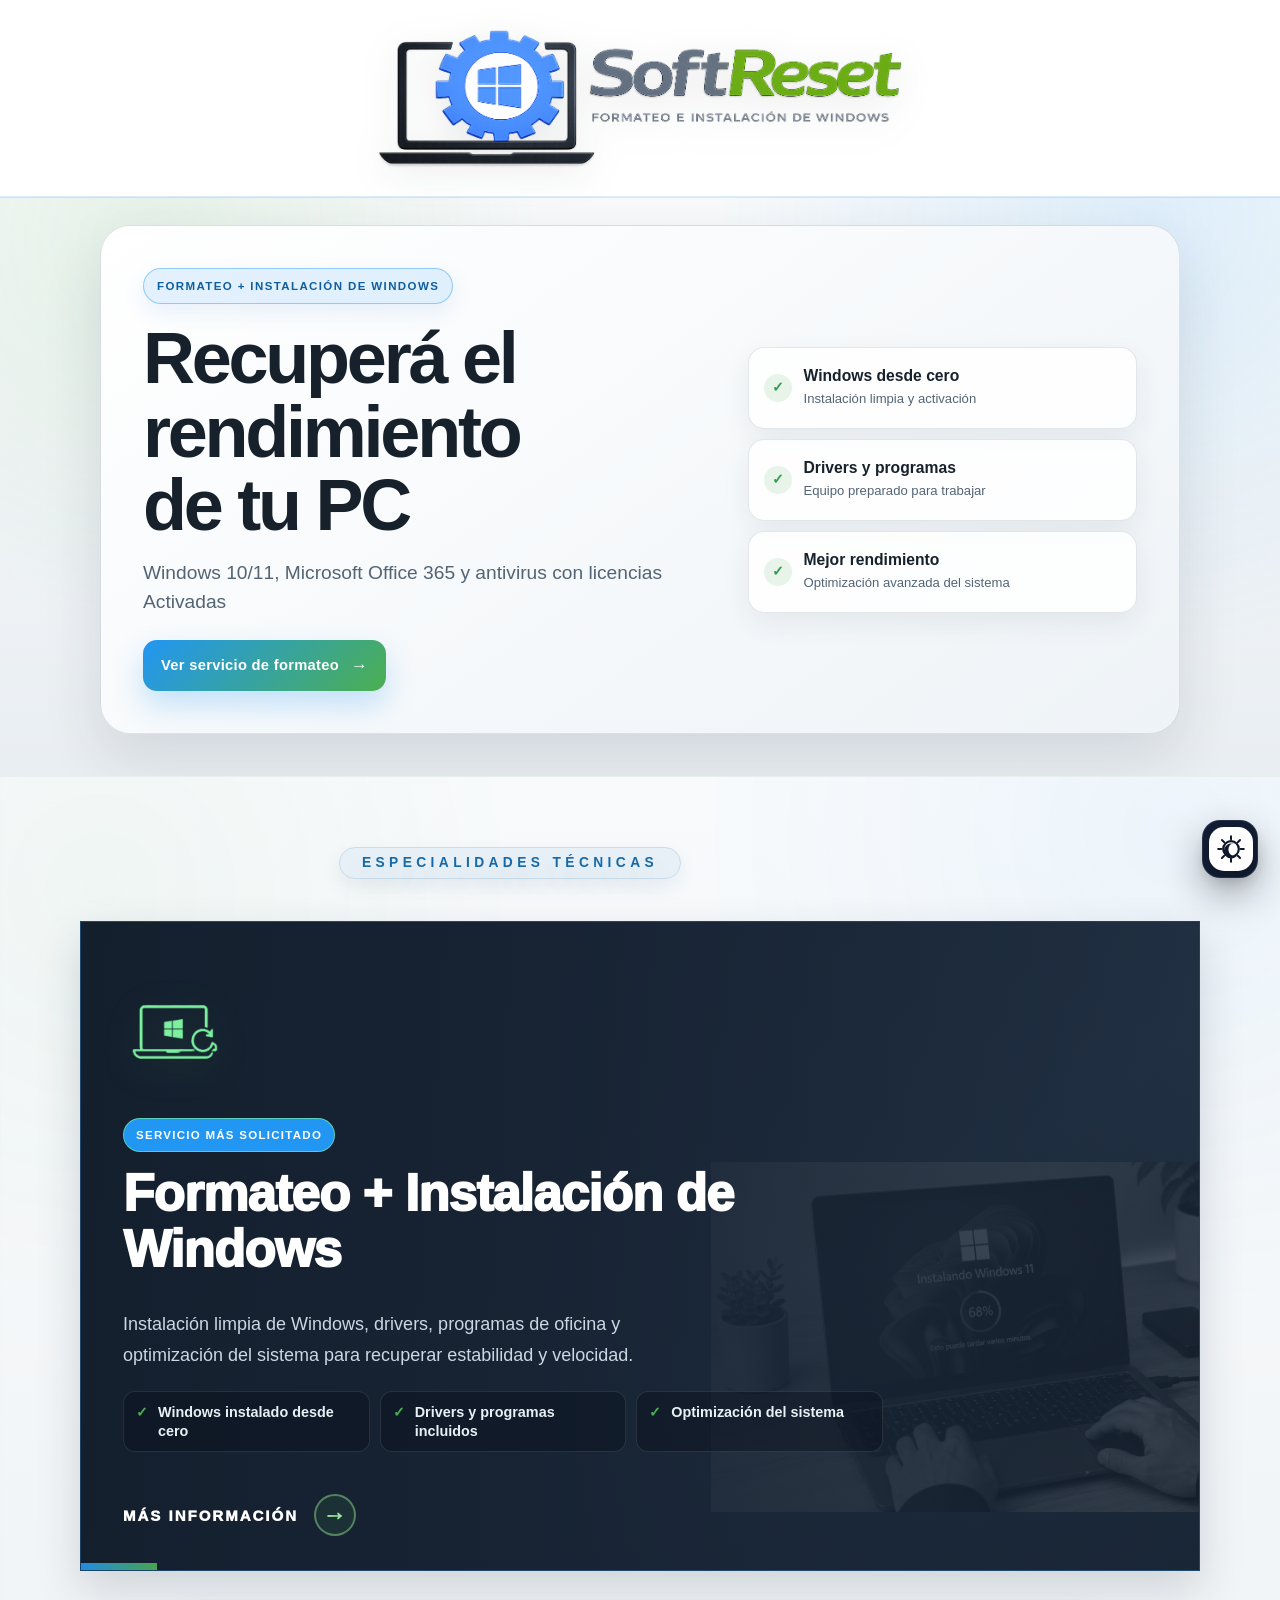
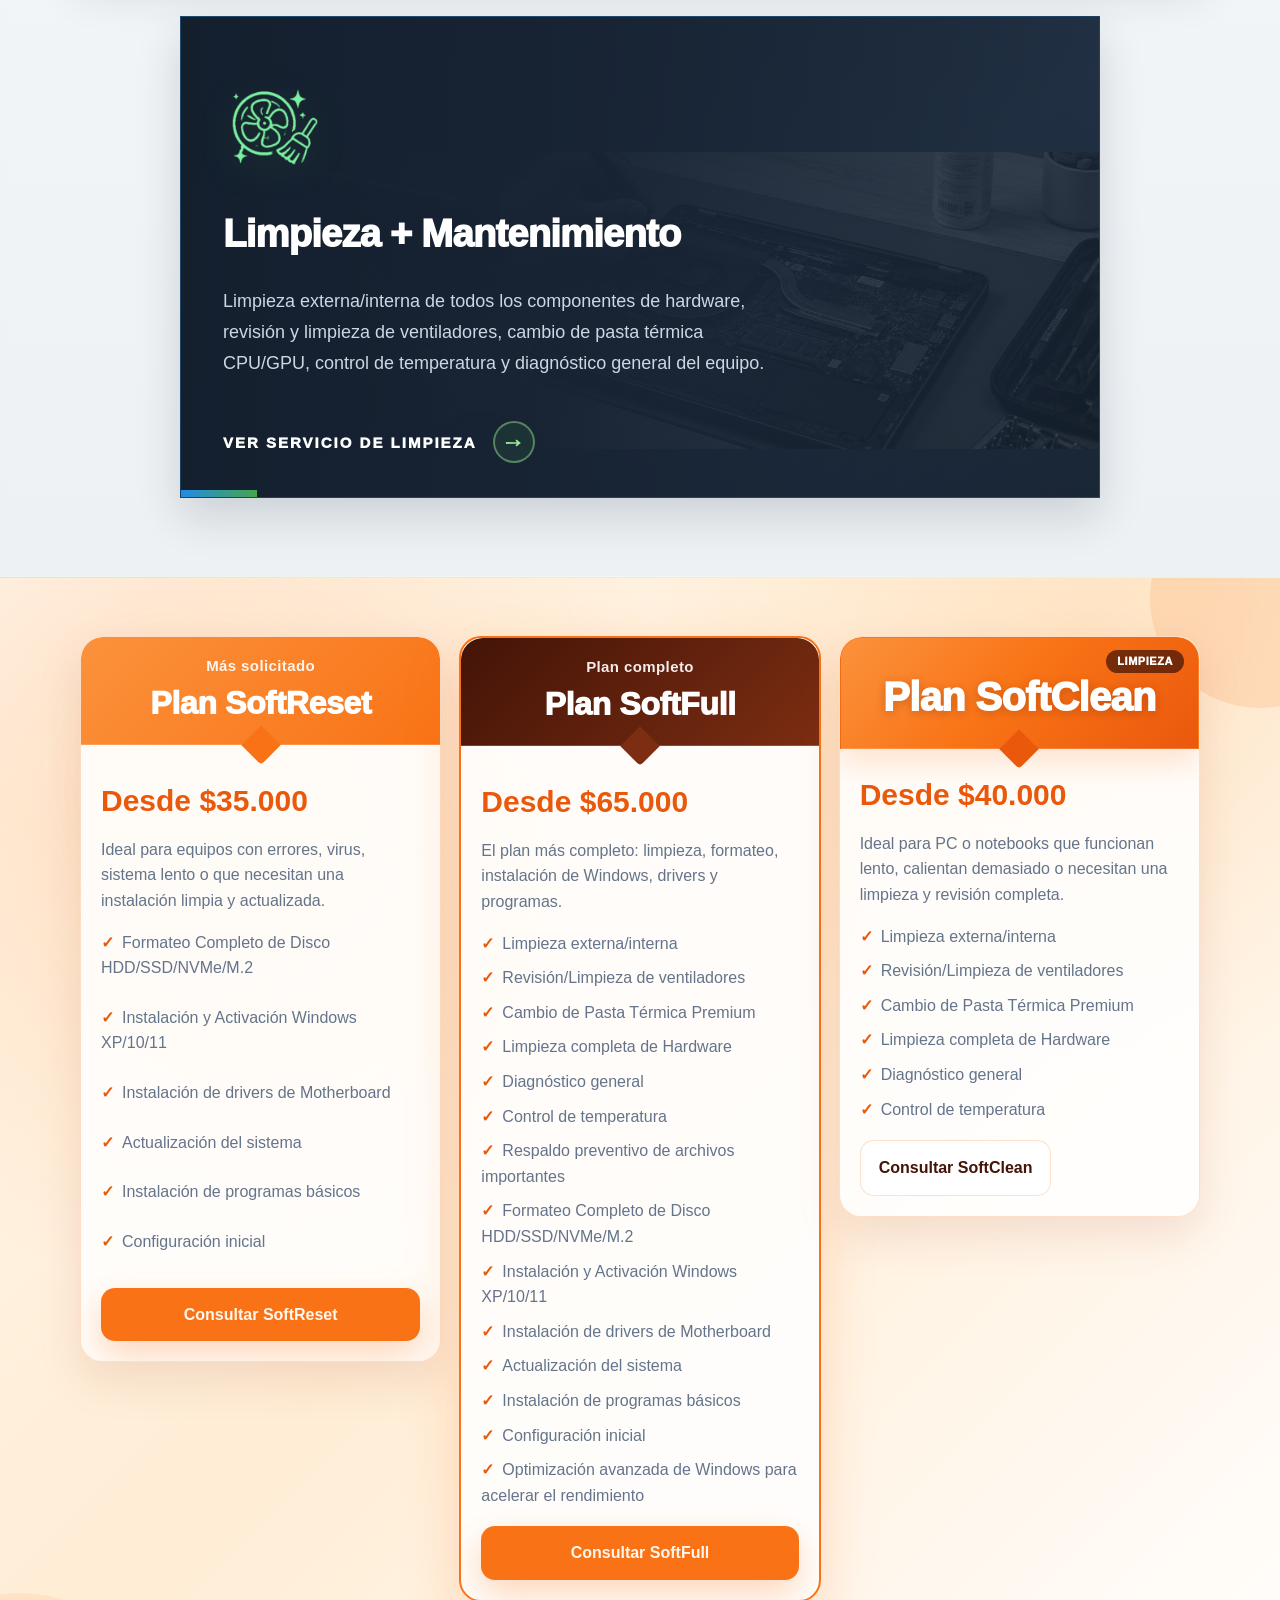
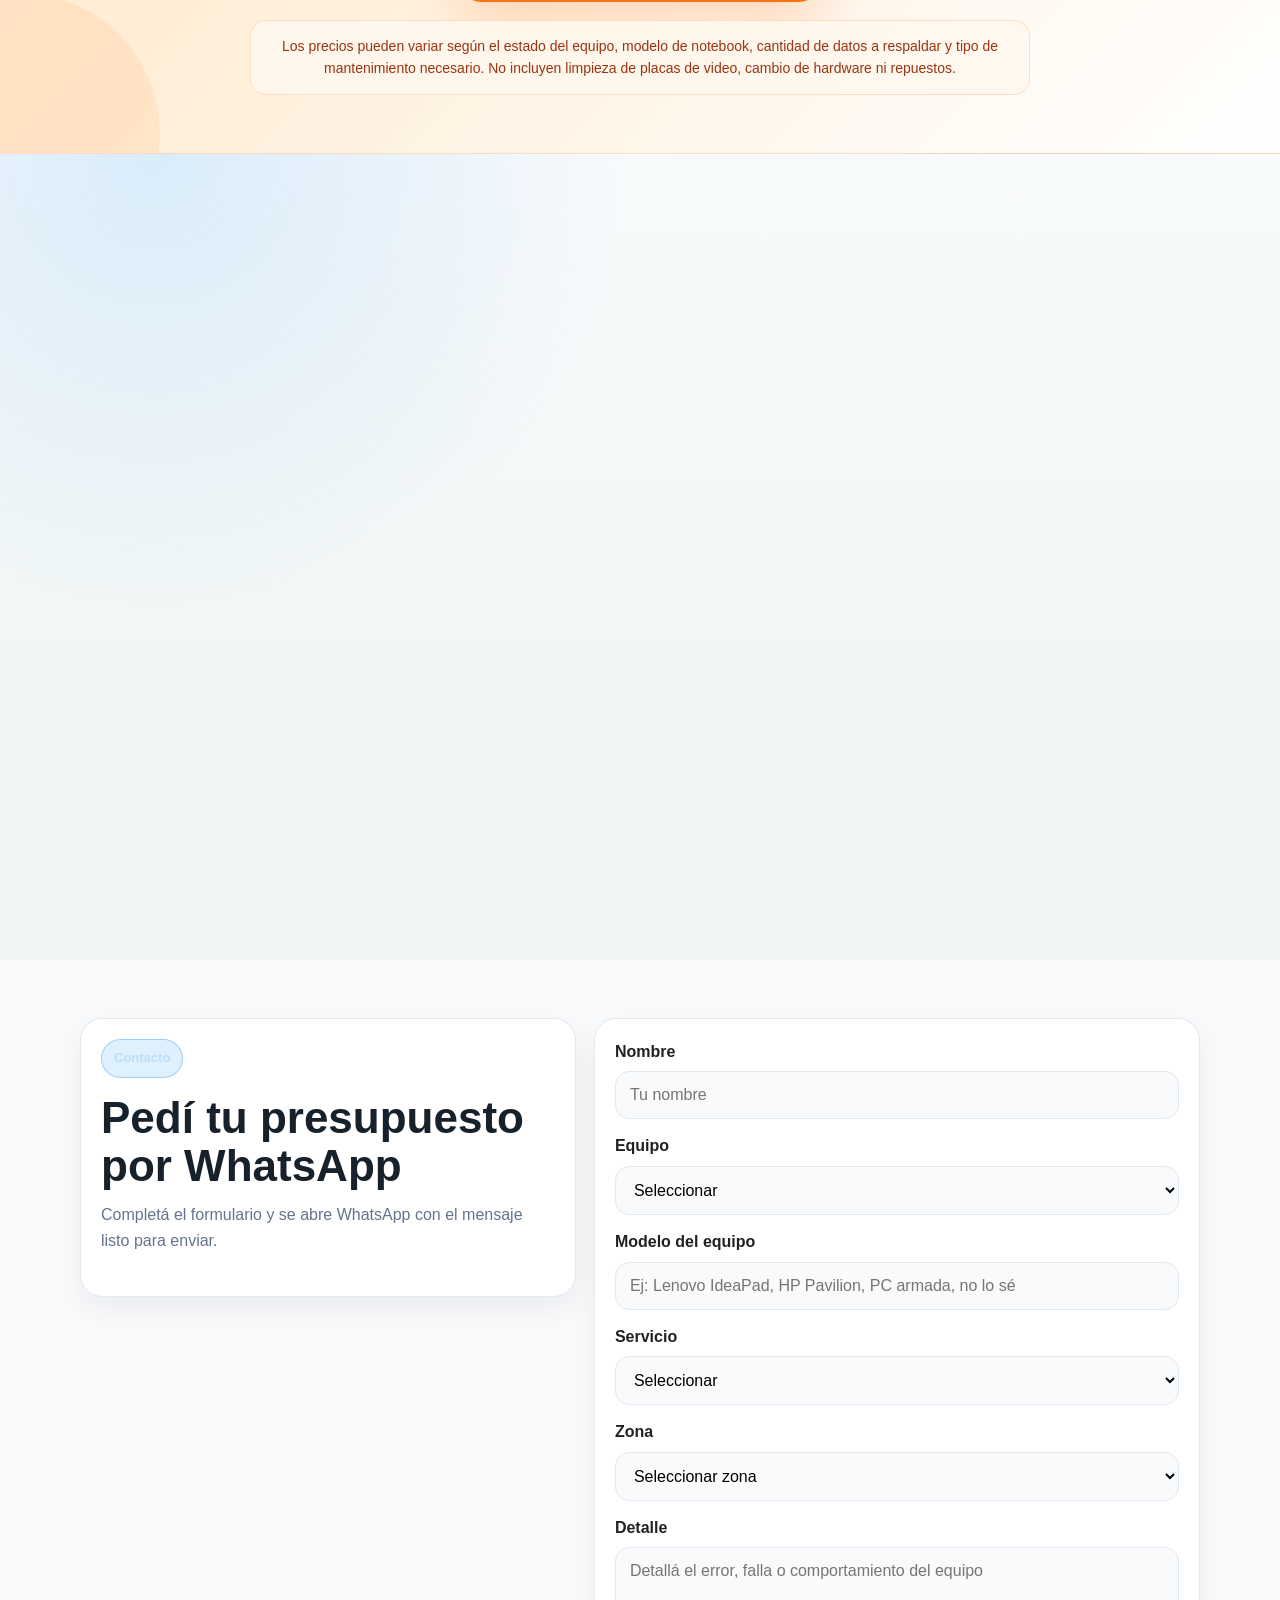
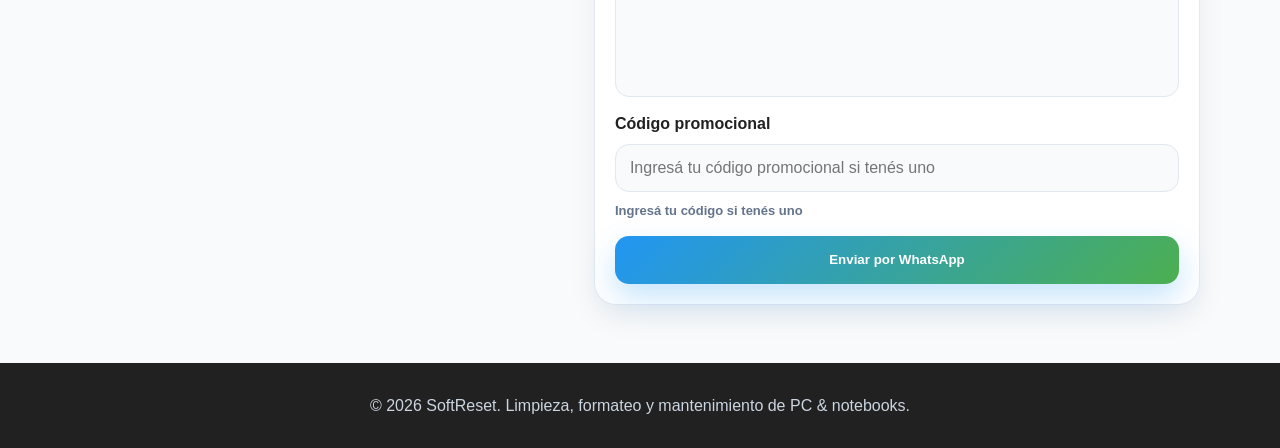
==== index.html @ dd44b7a1 "Add files via upload" ====
<!DOCTYPE html>

<html lang="es">
<head>
<meta charset="utf-8"/>
<meta content="light dark" name="color-scheme"/><meta content="#f5f7fb" id="themeColorMeta" name="theme-color"/><meta content="width=device-width, initial-scale=1.0" name="viewport"/>
<meta content="Formateo e instalación de Windows para PC y notebooks: instalación limpia, drivers, programas, optimización y mantenimiento técnico." name="description"/>
<title>SoftReset | Formateo e instalación de Windows para PC y notebooks</title>
<script id="initialThemeScript">(function(){try{var t=localStorage.getItem('softreset-theme');document.documentElement.dataset.theme=t==='dark'?'dark':'light';}catch(e){document.documentElement.dataset.theme='light';}})();</script><link href="css/styles.css" rel="stylesheet"/>
</head>
<body>
<!-- Barra superior -->
<header class="site-header site-header--horizontal-logo" id="siteHeader">
<div class="container header-content">
<a aria-label="SoftReset inicio" class="brand brand-logo brand-logo--horizontal" href="#inicio">
<img alt="SoftReset" src="assets/img/softreset-logo-horizontal.png"/>
</a>
</div>
</header>
<!-- Hero -->
<main id="inicio">
<section class="hero hero-clean">
<div class="container">
<div class="hero-panel reveal hero-panel--formateo">
<div class="hero-copy">
<span class="badge hero-service-label">FORMATEO + INSTALACIÓN DE WINDOWS</span>
<h1>Recuperá el rendimiento de tu PC</h1>
<p>Windows 10/11, Microsoft Office 365 y antivirus con licencias Activadas</p>
<a class="hero-primary-cta" href="formateo-instalacion-windows.html">Ver servicio de formateo <span>→</span></a>
</div>
<div aria-label="Beneficios" class="hero-summary hero-summary--compact">
<div><span class="hero-summary-icon">✓</span><span><strong>Windows desde cero</strong><small>Instalación limpia y activación</small></span></div>
<div><span class="hero-summary-icon">✓</span><span><strong>Drivers y programas</strong><small>Equipo preparado para trabajar</small></span></div>
<div><span class="hero-summary-icon">✓</span><span><strong>Mejor rendimiento</strong><small>Optimización avanzada del sistema</small></span></div>
</div>
</div>
</div>
</section>
<!-- Servicios -->
<section class="section arc-services-section" id="servicios">
<div class="container">
<div class="arc-section-title reveal arc-section-title--badge-only">
<span>Especialidades técnicas</span>
</div>
<div class="arc-service-grid">
<article class="arc-service-card reveal arc-service-card--primary" tabindex="0">
<img alt="" aria-hidden="true" class="arc-service-bg" src="assets/img/formateo.png"/>
<div aria-hidden="true" class="arc-service-icon">
<img alt="" src="assets/img/icono-servicio-formateo.png"/>
</div>
<div class="arc-service-content"><span class="service-priority-badge">SERVICIO MÁS SOLICITADO</span>
<h3>Formateo + Instalación de Windows</h3>
<p>Instalación limpia de Windows, drivers, programas de oficina y optimización del sistema para recuperar estabilidad y velocidad.</p>
<ul class="service-quick-benefits"><li>Windows instalado desde cero</li><li>Drivers y programas incluidos</li><li>Optimización del sistema</li></ul>
</div>
<a aria-label="Abrir página de Formateo e Instalación de Windows" class="arc-service-link" href="formateo-instalacion-windows.html">Más información <span>→</span></a>
</article>
<article class="arc-service-card reveal arc-service-card--secondary" tabindex="0">
<img alt="" aria-hidden="true" class="arc-service-bg" src="assets/img/limpieza.png"/>
<div aria-hidden="true" class="arc-service-icon">
<img alt="" src="assets/img/icono-servicio-limpieza.png"/>
</div>
<div class="arc-service-content">
<h3>Limpieza + Mantenimiento</h3>
<p>Limpieza externa/interna de todos los componentes de hardware, revisión y limpieza de ventiladores, cambio de pasta térmica CPU/GPU, control de temperatura y diagnóstico general del equipo.</p>
</div>
<a aria-label="Abrir página de Limpieza y Mantenimiento" class="arc-service-link" href="limpieza-mantenimiento.html">Ver servicio de limpieza <span>→</span></a>
</article>
</div>
</div>
</section>
<!-- Planes -->
<section class="section" id="planes">
<div class="container">
<div class="plans-grid plans-three-vertical">
<article class="plan-card reveal plan-card--priority">
<div class="plan-head">
<span class="plan-label plan-label-dark">Más solicitado</span>
<h3>Plan SoftReset</h3>
</div>
<p class="price">Desde $35.000</p>
<p class="plan-desc">Ideal para equipos con errores, virus, sistema lento o que necesitan una instalación limpia y actualizada.</p>
<ul>
<li>Formateo Completo de Disco HDD/SSD/NVMe/M.2</li>
<li>Instalación y Activación Windows XP/10/11</li>
<li>Instalación de drivers de Motherboard</li>
<li>Actualización del sistema</li>
<li>Instalación de programas básicos</li>
<li>Configuración inicial</li>
</ul>
<a class="btn btn-primary" href="#contacto">Consultar SoftReset</a>
</article><article class="plan-card plan-featured reveal">
<div class="plan-head">
<span class="plan-label">Plan completo</span>
<h3>Plan SoftFull</h3>
</div>
<p class="price">Desde $65.000</p>
<p class="plan-desc">El plan más completo: limpieza, formateo, instalación de Windows, drivers y programas.</p>
<ul>
<li>Limpieza externa/interna</li>
<li>Revisión/Limpieza de ventiladores</li>
<li>Cambio de Pasta Térmica Premium</li>
<li>Limpieza completa de Hardware</li>
<li>Diagnóstico general</li>
<li>Control de temperatura</li>
<li>Respaldo preventivo de archivos importantes</li>
<li>Formateo Completo de Disco HDD/SSD/NVMe/M.2</li>
<li>Instalación y Activación Windows XP/10/11</li>
<li>Instalación de drivers de Motherboard</li>
<li>Actualización del sistema</li>
<li>Instalación de programas básicos</li>
<li>Configuración inicial</li>
<li>Optimización avanzada de Windows para acelerar el rendimiento</li>
</ul>
<a class="btn btn-primary" href="#contacto">Consultar SoftFull</a>
</article><article class="plan-card reveal">
<div class="plan-head">
<span class="plan-label">Limpieza</span>
<h3>Plan SoftClean</h3>
</div>
<p class="price">Desde $40.000</p>
<p class="plan-desc">Ideal para PC o notebooks que funcionan lento, calientan demasiado o necesitan una limpieza y revisión completa.</p>
<ul>
<li>Limpieza externa/interna</li>
<li>Revisión/Limpieza de ventiladores</li>
<li>Cambio de Pasta Térmica Premium</li>
<li>Limpieza completa de Hardware</li>
<li>Diagnóstico general</li>
<li>Control de temperatura</li>
</ul>
<a class="btn btn-secondary" href="#contacto">Consultar SoftClean</a>
</article></div>
<div aria-hidden="true" class="plans-hint">Deslizá <span>»»</span></div>
<p class="prices-note">
          Los precios pueden variar según el estado del equipo, modelo de notebook, cantidad de datos a respaldar y tipo de mantenimiento necesario.
          No incluyen limpieza de placas de video, cambio de hardware ni repuestos.
        </p>
</div>
</section>
<!-- Ubicación -->
<section class="section location-section" id="ubicacion">
<div class="container">
<div class="location-card location-delivery-card reveal">
<div class="location-info">
<div class="delivery-mini">
<div aria-hidden="true" class="delivery-icon">
<img alt="" src="assets/img/icono-retiro-entrega.png"/>
</div>
<div class="delivery-copy">
<span class="badge">Servicio de retiro y entrega</span>
<h2>Retiro y entrega a domicilio sin costo en CABA</h2>
</div>
</div>
<div class="location-copy">
<span class="badge">Ubicación</span>
<h2>Estamos en Humahuaca 4642 PB 2</h2>
<p>Podés abrir el mapa para ver la ubicación exacta y consultar cómo acercar tu equipo.</p>
<a class="btn btn-primary" href="https://maps.app.goo.gl/tvUy39z2bBKxJSYYA" rel="noopener" target="_blank">Abrir en Google Maps</a>
</div>
</div>
<div aria-label="Mapa de ubicación SoftReset" class="map-frame">
<iframe allowfullscreen="" loading="lazy" referrerpolicy="no-referrer-when-downgrade" src="https://www.google.com/maps?q=Humahuaca%204642%20PB%202%2C%20Ciudad%20Aut%C3%B3noma%20de%20Buenos%20Aires&amp;output=embed" title="Mapa de ubicación SoftReset">
</iframe>
</div>
</div>
</div>
</section>
<!-- Contacto -->
<section class="section" id="contacto">
<div class="container contact-grid">
<div class="contact-info reveal">
<span class="badge">Contacto</span>
<h2>Pedí tu presupuesto por WhatsApp</h2>
<p>Completá el formulario y se abre WhatsApp con el mensaje listo para enviar.</p>
<div class="contact-data">
</div>
</div>
<form class="contact-form reveal" id="contactForm">
<label>
            Nombre
            <input id="nombre" placeholder="Tu nombre" required="" type="text"/>
</label>
<label>
            Equipo
            <select id="equipo" required="">
<option value="">Seleccionar</option>
<option value="Notebook estándar">Notebook estándar</option>
<option value="Notebook Gamer">Notebook Gamer</option>
<option value="PC de escritorio">PC de escritorio</option>
<option value="Otro">Otro</option>
</select>
</label>
<label>
            Modelo del equipo
            <input id="modelo" placeholder="Ej: Lenovo IdeaPad, HP Pavilion, PC armada, no lo sé" type="text"/>
</label>
<label>
            Servicio
            <select id="servicio" required=""><option value="">Seleccionar</option><option value="Plan SoftReset - Formateo + instalación de Windows">Plan SoftReset - Formateo + instalación de Windows</option><option value="Plan SoftFull - Limpieza + formateo completo">Plan SoftFull - Limpieza + formateo completo</option><option value="Plan SoftClean - Limpieza + mantenimiento">Plan SoftClean - Limpieza + mantenimiento</option><option value="Plan SoftGPU - Limpieza de placa de video gamer">Plan SoftGPU - Limpieza de placa de video gamer</option></select>
</label>
<label>
            Zona
            <select id="zona" required="">
<option value="">Seleccionar zona</option>
<optgroup label="CABA - Barrios">
<option value="Agronomía">Agronomía</option>
<option value="Almagro">Almagro</option>
<option value="Balvanera">Balvanera</option>
<option value="Barracas">Barracas</option>
<option value="Belgrano">Belgrano</option>
<option value="Boedo">Boedo</option>
<option value="Caballito">Caballito</option>
<option value="Chacarita">Chacarita</option>
<option value="Coghlan">Coghlan</option>
<option value="Colegiales">Colegiales</option>
<option value="Constitución">Constitución</option>
<option value="Flores">Flores</option>
<option value="Floresta">Floresta</option>
<option value="La Boca">La Boca</option>
<option value="La Paternal">La Paternal</option>
<option value="Liniers">Liniers</option>
<option value="Mataderos">Mataderos</option>
<option value="Monserrat">Monserrat</option>
<option value="Monte Castro">Monte Castro</option>
<option value="Nueva Pompeya">Nueva Pompeya</option>
<option value="Núñez">Núñez</option>
<option value="Palermo">Palermo</option>
<option value="Parque Avellaneda">Parque Avellaneda</option>
<option value="Parque Chacabuco">Parque Chacabuco</option>
<option value="Parque Chas">Parque Chas</option>
<option value="Parque Patricios">Parque Patricios</option>
<option value="Puerto Madero">Puerto Madero</option>
<option value="Recoleta">Recoleta</option>
<option value="Retiro">Retiro</option>
<option value="Saavedra">Saavedra</option>
<option value="San Cristóbal">San Cristóbal</option>
<option value="San Nicolás">San Nicolás</option>
<option value="San Telmo">San Telmo</option>
<option value="Vélez Sarsfield">Vélez Sarsfield</option>
<option value="Versalles">Versalles</option>
<option value="Villa Crespo">Villa Crespo</option>
<option value="Villa del Parque">Villa del Parque</option>
<option value="Villa Devoto">Villa Devoto</option>
<option value="Villa General Mitre">Villa General Mitre</option>
<option value="Villa Lugano">Villa Lugano</option>
<option value="Villa Luro">Villa Luro</option>
<option value="Villa Ortúzar">Villa Ortúzar</option>
<option value="Villa Pueyrredón">Villa Pueyrredón</option>
<option value="Villa Real">Villa Real</option>
<option value="Villa Riachuelo">Villa Riachuelo</option>
<option value="Villa Santa Rita">Villa Santa Rita</option>
<option value="Villa Soldati">Villa Soldati</option>
<option value="Villa Urquiza">Villa Urquiza</option>
</optgroup>
<optgroup label="AMBA">
<option value="AMBA / Provincia de Buenos Aires - consultar disponibilidad">AMBA / Provincia de Buenos Aires - consultar disponibilidad</option>
</optgroup>
</select>
</label>
<label>
            Detalle
            <textarea id="detalle" placeholder="Detallá el error, falla o comportamiento del equipo" rows="4"></textarea>
</label>
<label>
            Código promocional
            <input autocapitalize="characters" autocomplete="off" id="codigoPromo" inputmode="text" placeholder="Ingresá tu código promocional si tenés uno" type="text"/>
<small class="promo-help" id="promoHelp">Ingresá tu código si tenés uno</small>
</label>
<button class="btn btn-primary" type="submit">Enviar por WhatsApp</button>
</form>
</div>
</section>
</main>
<!-- Botón flotante -->
<!-- Barra inferior móvil -->

<nav aria-label="Navegación rápida" class="mobile-bottom-bar">
<div class="mobile-bottom-links">
<a href="#servicios">Servicios</a>
<a href="#planes">Planes</a>
<a href="#contacto">Contacto</a>
</div>
<button aria-label="Activar modo oscuro" aria-pressed="false" class="theme-toggle" title="Cambiar tema" type="button">
<svg aria-hidden="true" class="theme-toggle-icon" focusable="false" viewbox="0 0 48 48">
<circle cx="24" cy="24" fill="none" r="12.5" stroke="currentColor" stroke-width="3.5"></circle>
<path d="M27.5 14.5c-4.4 1.3-7.6 5.4-7.6 10.2 0 5.9 4.8 10.7 10.7 10.7 1.1 0 2.2-.2 3.2-.5-2.2 2.5-5.4 4.1-9 4.1-6.6 0-12-5.4-12-12 0-6.2 4.7-11.3 10.8-11.9 1.4-.2 2.7 0 3.9.4Z" fill="currentColor"></path>
<g fill="none" stroke="currentColor" stroke-linecap="round" stroke-width="3.2">
<path d="M24 3.5v5"></path><path d="M24 39.5v5"></path><path d="M3.5 24h5"></path><path d="M39.5 24h5"></path>
<path d="m9.5 9.5 3.6 3.6"></path><path d="m34.9 34.9 3.6 3.6"></path><path d="m38.5 9.5-3.6 3.6"></path><path d="m13.1 34.9-3.6 3.6"></path>
</g>
</svg>
</button>
</nav><footer>
<div class="container">
<p>© 2026 SoftReset. Limpieza, formateo y mantenimiento de PC &amp; notebooks.</p>
</div>
</footer>
<script src="js/main.js"></script>
</body>
</html>
---- css/styles.css ----
:root {
  --bg: #f5f7fb;
  --dark: #0f172a;
  --dark-soft: #1e293b;
  --text: #1f2937;
  --muted: #64748b;
  --primary: #2196F3;
  --primary-dark: #1976D2;
  --card: #ffffff;
  --line: #e2e8f0;
  --shadow: 0 18px 45px rgba(15, 23, 42, 0.12);
  --radius: 22px;
}

* {
  box-sizing: border-box;
  margin: 0;
  padding: 0;
}

html {
  scroll-behavior: smooth;
}

body {
  font-family: Arial, Helvetica, sans-serif;
  background: var(--bg);
  color: var(--text);
  line-height: 1.6;
  padding-bottom: 68px;
}

img {
  max-width: 100%;
  display: block;
}

a {
  color: inherit;
  text-decoration: none;
}

button,
input,
select,
textarea {
  font-family: inherit;
}

.container {
  width: min(1120px, calc(100% - 32px));
  margin: 0 auto;
}

/* Header */
.site-header {
  position: sticky;
  top: 0;
  z-index: 50;
  background: rgba(15, 23, 42, 0.92);
  backdrop-filter: blur(12px);
  color: #fff;
  border-bottom: 1px solid rgba(255,255,255,0.08);
}

.header-content {
  min-height: 72px;
  display: flex;
  align-items: center;
  justify-content: space-between;
}

.brand {
  display: inline-flex;
  align-items: center;
  gap: 10px;
}

.brand-icon {
  width: 44px;
  height: 44px;
  border-radius: 14px;
  display: grid;
  place-items: center;
  font-weight: 900;
  background: linear-gradient(135deg, var(--primary), #4CAF50);
  color: #061018;
}

.brand small {
  display: block;
  color: #cbd5e1;
  font-size: 12px;
  margin-top: -2px;
}

.menu-btn {
  width: 44px;
  height: 44px;
  border: 0;
  border-radius: 12px;
  background: rgba(255,255,255,0.08);
  display: grid;
  place-items: center;
  gap: 4px;
  padding: 10px;
}

.menu-btn span {
  width: 22px;
  height: 2px;
  background: #fff;
  border-radius: 10px;
}

.nav-menu {
  position: fixed;
  top: 72px;
  left: 16px;
  right: 16px;
  background: #111827;
  border: 1px solid rgba(255,255,255,0.08);
  border-radius: 18px;
  padding: 14px;
  display: none;
  box-shadow: var(--shadow);
}

.nav-menu.active {
  display: grid;
}

.nav-menu a {
  padding: 14px;
  border-radius: 12px;
  color: #e5e7eb;
}

.nav-menu a:hover,
.nav-cta {
  background: rgba(33, 150, 243, 0.14);
}

/* Hero */
.hero {
  padding: 38px 0 34px;
  background:
    radial-gradient(circle at top right, rgba(33,150,243,0.24), transparent 34%),
    linear-gradient(180deg, #0f172a 0%, #1e293b 100%);
  color: #fff;
  overflow: hidden;
}

.hero-grid {
  display: block;
}

.badge {
  display: inline-flex;
  width: fit-content;
  padding: 8px 12px;
  border-radius: 999px;
  background: rgba(33, 150, 243, 0.15);
  color: #81C784;
  border: 1px solid rgba(129, 199, 132, 0.25);
  font-size: 13px;
  font-weight: 700;
  margin-bottom: 16px;
}

.hero h1 {
  font-size: clamp(31px, 8.5vw, 64px);
  line-height: 1.05;
  letter-spacing: -1.2px;
  margin-bottom: 16px;
}

.hero p {
  color: #cbd5e1;
  font-size: 17px;
  margin-bottom: 24px;
}


.btn {
  min-height: 48px;
  border: 0;
  border-radius: 14px;
  display: inline-flex;
  justify-content: center;
  align-items: center;
  padding: 14px 18px;
  font-weight: 800;
  cursor: pointer;
  transition: transform 0.2s ease, background 0.2s ease, box-shadow 0.2s ease;
}

.btn:active {
  transform: scale(0.98);
}

.btn-primary {
  background: var(--primary);
  color: #052e16;
  box-shadow: 0 12px 30px rgba(33, 150, 243, 0.28);
}

.btn-primary:hover {
  background: var(--primary-dark);
}

.btn-secondary {
  background: #fff;
  color: var(--dark);
  border: 1px solid var(--line);
}








/* Secciones */
.section {
  padding: 58px 0;
}

.section-light {
  background: #fff;
}

.section-dark {
  background: var(--dark);
  color: #fff;
}

.section-title {
  text-align: center;
  max-width: 720px;
  margin: 0 auto 28px;
}

.section-title span {
  display: inline-block;
  color: var(--primary-dark);
  font-weight: 900;
  margin-bottom: 8px;
}

.section-dark .section-title span {
  color: #81C784;
}

.section-title h2 {
  font-size: clamp(28px, 7vw, 44px);
  line-height: 1.1;
  margin-bottom: 10px;
}

.section-title p {
  color: var(--muted);
}

.section-dark .section-title p {
  color: #cbd5e1;
}

/* Servicios */
.service-grid {
  display: grid;
  gap: 16px;
}

.service-card,
.plan-card,
.step,
.contact-form,
.contact-info,
.faq-list {
  background: var(--card);
  border: 1px solid var(--line);
  border-radius: var(--radius);
  padding: 20px;
  box-shadow: 0 12px 30px rgba(15, 23, 42, 0.06);
}

.service-card img {
  height: 145px;
  width: 100%;
  object-fit: cover;
  background: #eff6ff;
  border-radius: 18px;
  margin-bottom: 16px;
}

.service-card h3,
.step h3,
.plan-card h3 {
  margin-bottom: 8px;
  color: var(--dark);
}

.service-card p,
.step p,
.plan-card li {
  color: var(--muted);
}

/* Steps */
.steps {
  display: grid;
  gap: 16px;
}

.step {
  background: var(--dark-soft);
  border-color: rgba(255,255,255,0.08);
}

.step span {
  display: inline-grid;
  place-items: center;
  width: 42px;
  height: 42px;
  border-radius: 14px;
  background: rgba(33, 150, 243, 0.15);
  color: #81C784;
  font-weight: 900;
  margin-bottom: 12px;
}

.step h3 {
  color: #fff;
}

.step p {
  color: #cbd5e1;
}

/* Planes */
.plans-grid {
  display: flex;
  gap: 16px;
  overflow-x: auto;
  overflow-y: visible;
  scroll-snap-type: x mandatory;
  padding: 4px 6px 18px;
  margin: 0 -6px;
  -webkit-overflow-scrolling: touch;
}

.plans-grid::-webkit-scrollbar {
  height: 8px;
}

.plans-grid::-webkit-scrollbar-thumb {
  background: #cbd5e1;
  border-radius: 999px;
}

.plan-card {
  position: relative;
  min-width: min(86vw, 370px);
  flex: 0 0 auto;
  scroll-snap-align: center;
}

.plan-featured {
  border: 2px solid var(--primary);
  transform: none;
}

.plan-label {
  display: inline-block;
  background: var(--primary);
  color: #052e16;
  padding: 6px 10px;
  border-radius: 999px;
  font-size: 12px;
  font-weight: 900;
  margin-bottom: 12px;
}

.price {
  font-size: 30px;
  font-weight: 900;
  color: var(--primary-dark);
  margin: 10px 0 16px;
}

.plan-card ul {
  list-style: none;
  display: grid;
  gap: 9px;
  margin-bottom: 18px;
}

.plan-card li::before {
  content: "✓";
  color: var(--primary-dark);
  font-weight: 900;
  margin-right: 8px;
}

/* FAQ */
.faq-question {
  width: 100%;
  border: 0;
  background: #fff;
  color: var(--dark);
  font-size: 16px;
  font-weight: 900;
  display: flex;
  justify-content: space-between;
  align-items: center;
  padding: 18px 0;
  cursor: pointer;
  text-align: left;
}

.faq-question:not(:first-child) {
  border-top: 1px solid var(--line);
}

.faq-question span {
  font-size: 24px;
  color: var(--primary-dark);
}

.faq-answer {
  max-height: 0;
  overflow: hidden;
  transition: max-height 0.25s ease;
  color: var(--muted);
}

.faq-answer.open {
  max-height: 160px;
  padding-bottom: 16px;
}

/* Contacto */
.contact-grid {
  display: grid;
  gap: 18px;
}

.contact-info h2 {
  font-size: clamp(28px, 7vw, 44px);
  line-height: 1.1;
  margin-bottom: 12px;
}

.contact-info p {
  color: var(--muted);
}

.contact-data {
  display: grid;
  gap: 10px;
  margin-top: 22px;
}

.contact-form {
  display: grid;
  gap: 14px;
}

.contact-form label {
  display: grid;
  gap: 7px;
  font-weight: 800;
  color: var(--dark);
}

.contact-form input,
.contact-form select,
.contact-form textarea {
  width: 100%;
  border: 1px solid var(--line);
  background: #f8fafc;
  border-radius: 14px;
  padding: 14px;
  font-size: 16px;
  outline: none;
}

.contact-form input:focus,
.contact-form select:focus,
.contact-form textarea:focus {
  border-color: var(--primary);
  box-shadow: 0 0 0 4px rgba(33,150,243,0.14);
}

/* WhatsApp y barra móvil */
.whatsapp-float {
  position: fixed;
  right: 16px;
  bottom: 84px;
  z-index: 60;
  background: var(--primary);
  color: #052e16;
  font-weight: 900;
  padding: 14px 18px;
  border-radius: 999px;
  box-shadow: 0 14px 30px rgba(33,150,243,0.35);
}

.mobile-bottom-bar {
  position: fixed;
  left: 12px;
  right: 12px;
  bottom: 12px;
  z-index: 55;
  display: grid;
  grid-template-columns: repeat(3, 1fr);
  background: rgba(15, 23, 42, 0.94);
  border: 1px solid rgba(255,255,255,0.08);
  border-radius: 20px;
  overflow: hidden;
  box-shadow: var(--shadow);
}

.mobile-bottom-bar a {
  color: #fff;
  text-align: center;
  padding: 14px 8px;
  font-size: 13px;
  font-weight: 800;
}

.mobile-bottom-bar a:hover {
  background: rgba(33,150,243,0.14);
}

footer {
  background: var(--dark);
  color: #cbd5e1;
  padding: 30px 0 96px;
  text-align: center;
}

/* Animaciones */
.reveal {
  opacity: 0;
  transform: translateY(18px);
  transition: opacity 0.55s ease, transform 0.55s ease;
}

.reveal.active {
  opacity: 1;
  transform: translateY(0);
}

/* Tablet y escritorio */
@media (min-width: 620px) {
  body {
    padding-bottom: 0;
  }

  

  .service-grid,
  .steps {
    grid-template-columns: repeat(2, 1fr);
  }

  .gallery-grid {
    grid-template-columns: repeat(4, 1fr);
  }

  .mobile-bottom-bar {
    display: none;
  }

  .whatsapp-float {
    bottom: 22px;
  }

  footer {
    padding-bottom: 30px;
  }
}

@media (min-width: 920px) {
  .menu-btn {
    display: none;
  }

  .nav-menu {
    position: static;
    display: flex;
    align-items: center;
    gap: 4px;
    background: transparent;
    border: 0;
    box-shadow: none;
    padding: 0;
  }

  .nav-menu a {
    padding: 10px 12px;
  }

  .nav-cta {
    background: var(--primary);
    color: #052e16 !important;
    font-weight: 900;
  }

  .hero {
    padding: 70px 0;
    background:
      radial-gradient(circle at top right, rgba(33,150,243,0.26), transparent 31%),
      linear-gradient(135deg, #0f172a 0%, #111827 55%, #1e293b 100%);
  }

  .hero-grid {
  display: block;
}

  

  .service-grid {
    grid-template-columns: repeat(4, 1fr);
  }

  .plans-grid {
    display: grid;
    grid-template-columns: repeat(3, 1fr);
    overflow: visible;
    padding: 0;
    margin: 0;
  }

  .plan-card {
    min-width: 0;
    flex: initial;
  }

  .plan-featured {
    transform: scale(1.01);
  }

  .contact-grid {
    grid-template-columns: 0.9fr 1.1fr;
    align-items: start;
  }
}


/* Corrección V5: hero limpio, sin tarjetas ni placeholder */
.hero-text {
  max-width: 760px;
}

@media (min-width: 920px) {
  .hero-text {
    max-width: 820px;
  }
}


/* Corrección V6: mobile limpio y sin desbordes */
html,
body {
  max-width: 100%;
  overflow-x: hidden;
}

.hero {
  padding: 42px 0 48px;
}

.hero-grid {
  display: block;
  width: 100%;
}

.hero-text {
  display: block;
  width: 100%;
  max-width: 760px;
  min-width: 0;
}

.hero h1 {
  max-width: 100%;
  overflow-wrap: break-word;
  word-break: normal;
  hyphens: auto;
}

.hero p {
  max-width: 680px;
}

#planes {
  scroll-margin-top: 86px;
}

#proceso {
  scroll-margin-top: 86px;
}

/* Los planes quedan debajo de Servicios y en celular se deslizan horizontalmente */
@media (max-width: 619px) {
  .plans-grid {
    display: flex;
    gap: 14px;
    overflow-x: auto;
    scroll-snap-type: x mandatory;
    padding: 4px 16px 18px;
    margin-left: -16px;
    margin-right: -16px;
  }

  .plan-card {
    min-width: 82vw;
    max-width: 82vw;
    scroll-snap-align: start;
  }

  .section {
    padding: 46px 0;
  }

  .hero h1 {
    font-size: clamp(34px, 11vw, 48px);
    line-height: 1.04;
  }
}

@media (min-width: 620px) {
  .plans-grid {
    display: grid;
    grid-template-columns: repeat(3, minmax(0, 1fr));
    overflow: visible;
    padding: 0;
    margin: 0;
  }

  .plan-card {
    min-width: 0;
    max-width: none;
  }
}


/* Corrección V7: dos planes verticales */
.service-grid {
  display: grid;
  grid-template-columns: 1fr;
  gap: 16px;
  max-width: 900px;
  margin: 0 auto;
}

.plans-grid,
.plans-two-vertical {
  display: grid !important;
  grid-template-columns: 1fr !important;
  gap: 18px !important;
  max-width: 820px;
  margin: 0 auto !important;
  padding: 0 !important;
  overflow: visible !important;
}

.plan-card {
  width: 100% !important;
  min-width: 0 !important;
  max-width: none !important;
  scroll-snap-align: unset !important;
}

.plan-featured {
  transform: none !important;
}

.plan-desc {
  color: var(--muted);
  margin: -4px 0 16px;
}

.plan-label-dark {
  background: #0f172a;
  color: #ffffff;
}

@media (max-width: 619px) {
  .plans-grid,
  .plans-two-vertical {
    display: grid !important;
    grid-template-columns: 1fr !important;
    overflow: visible !important;
    margin-left: 0 !important;
    margin-right: 0 !important;
    padding: 0 !important;
  }

  .plan-card {
    min-width: 0 !important;
    max-width: none !important;
  }
}

@media (min-width: 720px) {
  .service-grid {
    grid-template-columns: repeat(2, minmax(0, 1fr));
  }
}


/* Corrección V8: tercer plan combinado */
.plans-three-vertical {
  display: grid !important;
  grid-template-columns: 1fr !important;
  gap: 18px !important;
  max-width: 860px;
  margin: 0 auto !important;
  padding: 0 !important;
  overflow: visible !important;
}

.plans-three-vertical .plan-card {
  width: 100% !important;
  min-width: 0 !important;
  max-width: none !important;
}

.plans-three-vertical .plan-featured {
  border: 2px solid var(--primary);
  box-shadow: 0 18px 45px rgba(33, 150, 243, 0.16);
}

@media (min-width: 960px) {
  .plans-three-vertical {
    grid-template-columns: repeat(3, minmax(0, 1fr)) !important;
    max-width: 1120px;
    align-items: stretch;
  }
}


/* Corrección V9: inicio más prolijo y legible en móvil */
.hero-clean {
  padding: 28px 0 42px;
  background:
    radial-gradient(circle at 15% 20%, rgba(33, 150, 243, 0.22), transparent 32%),
    radial-gradient(circle at 85% 15%, rgba(76, 175, 80, 0.13), transparent 30%),
    linear-gradient(135deg, #0f172a 0%, #111827 56%, #0f2a24 100%);
  color: #ffffff;
}

.hero-clean .container {
  width: min(1120px, calc(100% - 28px));
}

.hero-panel {
  width: 100%;
  max-width: 1080px;
  margin: 0 auto;
  border: 1px solid rgba(255,255,255,0.10);
  border-radius: 30px;
  padding: 22px;
  background:
    linear-gradient(135deg, rgba(255,255,255,0.08), rgba(255,255,255,0.03)),
    rgba(15, 23, 42, 0.72);
  box-shadow: 0 22px 55px rgba(2, 6, 23, 0.30);
  overflow: hidden;
}

.hero-copy {
  width: 100%;
  min-width: 0;
}

.hero-copy .badge {
  margin-bottom: 16px;
  color: #bbf7d0;
  background: rgba(33, 150, 243, 0.13);
  border-color: rgba(187, 247, 208, 0.22);
}

.hero-copy h1 {
  max-width: 780px;
  margin: 0 0 16px;
  color: #ffffff;
  font-size: clamp(34px, 8.6vw, 62px);
  line-height: 1.04;
  letter-spacing: -1.6px;
  overflow-wrap: normal;
  word-break: normal;
  hyphens: none;
}

.hero-copy h1 span {
  display: block;
  color: #81C784;
  font-size: clamp(28px, 7vw, 52px);
  margin-bottom: 4px;
}

.hero-copy p {
  max-width: 720px;
  margin: 0;
  color: #cbd5e1;
  font-size: clamp(16px, 4.2vw, 20px);
  line-height: 1.55;
  letter-spacing: 0;
}

.hero-tags {
  display: flex;
  flex-wrap: wrap;
  gap: 10px;
  margin-top: 22px;
}

.hero-tags span {
  display: inline-flex;
  align-items: center;
  min-height: 38px;
  padding: 8px 12px;
  border-radius: 999px;
  background: rgba(255,255,255,0.09);
  border: 1px solid rgba(255,255,255,0.10);
  color: #e5e7eb;
  font-size: 14px;
  font-weight: 800;
}

.hero-summary {
  display: grid;
  grid-template-columns: 1fr;
  gap: 12px;
  margin-top: 22px;
}

.hero-summary div {
  padding: 16px;
  border-radius: 20px;
  background: rgba(15, 23, 42, 0.72);
  border: 1px solid rgba(255,255,255,0.10);
}

.hero-summary strong {
  display: block;
  color: #ffffff;
  font-size: 16px;
  margin-bottom: 4px;
}

.hero-summary small {
  display: block;
  color: #cbd5e1;
  font-size: 14px;
  line-height: 1.35;
}

@media (max-width: 420px) {
  .hero-clean {
    padding: 22px 0 34px;
  }

  .hero-clean .container {
    width: min(100% - 22px, 1120px);
  }

  .hero-panel {
    border-radius: 24px;
    padding: 18px;
  }

  .hero-copy h1 {
    font-size: clamp(30px, 8.9vw, 40px);
    letter-spacing: -0.9px;
    line-height: 1.08;
  }

  .hero-copy h1 span {
    font-size: clamp(26px, 7.5vw, 34px);
  }

  .hero-copy p {
    font-size: 16px;
    line-height: 1.5;
  }

  .hero-tags span {
    font-size: 13px;
    min-height: 34px;
  }
}

@media (min-width: 760px) {
  .hero-panel {
    padding: 34px;
  }

  .hero-summary {
    grid-template-columns: repeat(3, minmax(0, 1fr));
  }
}

@media (min-width: 980px) {
  .hero-panel {
    display: grid;
    grid-template-columns: 1.3fr 0.7fr;
    gap: 30px;
    align-items: center;
    padding: 42px;
  }

  .hero-summary {
    grid-template-columns: 1fr;
    margin-top: 0;
  }
}


/* Corrección V10: planes horizontales con indicador de deslizamiento */
#planes .container {
  position: relative;
}

.plans-hint {
  display: none;
}

/* Celular: carrusel horizontal */
@media (max-width: 619px) {
  #planes .plans-grid,
  #planes .plans-two-vertical,
  #planes .plans-three-vertical {
    display: flex !important;
    grid-template-columns: none !important;
    gap: 14px !important;
    max-width: none !important;
    width: auto !important;
    margin-left: -16px !important;
    margin-right: -16px !important;
    padding: 4px 16px 24px !important;
    overflow-x: auto !important;
    overflow-y: visible !important;
    scroll-snap-type: x mandatory;
    scroll-padding-left: 16px;
    -webkit-overflow-scrolling: touch;
  }

  #planes .plans-grid::-webkit-scrollbar,
  #planes .plans-two-vertical::-webkit-scrollbar,
  #planes .plans-three-vertical::-webkit-scrollbar {
    display: none;
  }

  #planes .plans-grid,
  #planes .plans-two-vertical,
  #planes .plans-three-vertical {
    scrollbar-width: none;
  }

  #planes .plan-card {
    flex: 0 0 84vw !important;
    width: 84vw !important;
    min-width: 84vw !important;
    max-width: 84vw !important;
    scroll-snap-align: start !important;
  }

  #planes .plan-featured {
    transform: none !important;
  }

  .plans-hint {
    position: absolute;
    right: 8px;
    top: 158px;
    z-index: 3;
    display: inline-flex;
    align-items: center;
    gap: 7px;
    padding: 9px 12px;
    border-radius: 999px;
    background: rgba(15, 23, 42, 0.56);
    color: rgba(255, 255, 255, 0.92);
    backdrop-filter: blur(8px);
    box-shadow: 0 10px 28px rgba(15, 23, 42, 0.18);
    font-size: 13px;
    font-weight: 900;
    pointer-events: none;
    animation: hintMove 1.4s ease-in-out infinite;
  }

  .plans-hint span {
    font-size: 18px;
    line-height: 1;
    letter-spacing: -2px;
  }

  #planes .container::after {
    content: "";
    position: absolute;
    right: -16px;
    top: 210px;
    bottom: 34px;
    width: 72px;
    pointer-events: none;
    background: linear-gradient(90deg, rgba(245, 247, 251, 0), rgba(245, 247, 251, 0.96));
  }
}

/* Escritorio/tablet: 3 columnas normales */
@media (min-width: 620px) {
  #planes .plans-grid,
  #planes .plans-three-vertical {
    display: grid !important;
    grid-template-columns: repeat(3, minmax(0, 1fr)) !important;
    gap: 18px !important;
    max-width: 1120px !important;
    margin: 0 auto !important;
    padding: 0 !important;
    overflow: visible !important;
  }

  #planes .plan-card {
    width: auto !important;
    min-width: 0 !important;
    max-width: none !important;
    flex: initial !important;
  }
}

@keyframes hintMove {
  0%, 100% {
    transform: translateX(0);
    opacity: 0.78;
  }
  50% {
    transform: translateX(7px);
    opacity: 1;
  }
}


/* Corrección V11: sección Proceso eliminada */
#contacto {
  scroll-margin-top: 86px;
}


/* Corrección V12: precios finales y nota */
.prices-note {
  max-width: 780px;
  margin: 18px auto 0;
  padding: 14px 16px;
  border-radius: 16px;
  background: rgba(15, 23, 42, 0.06);
  border: 1px solid rgba(15, 23, 42, 0.08);
  color: var(--muted);
  font-size: 14px;
  text-align: center;
}

@media (max-width: 619px) {
  .prices-note {
    margin-top: 8px;
    text-align: left;
  }
}


/* Corrección V19: evitar que el degradado del carrusel tape la nota de precios */
#planes .container::after {
  display: none !important;
}

.prices-note {
  position: relative;
  z-index: 1;
}


/* Corrección V22: logo real en el header */
.brand-logo {
  display: inline-flex;
  align-items: center;
  min-width: 0;
  max-width: calc(100% - 74px);
}

.brand-logo img {
  display: block;
  height: 54px;
  width: auto;
  max-width: 245px;
  object-fit: contain;
  border-radius: 0;
}

.brand-icon,
.brand-logo span,
.brand-logo strong,
.brand-logo small {
  display: none !important;
}

.header-content {
  gap: 14px;
}

@media (max-width: 420px) {
  .brand-logo img {
    height: 48px;
    max-width: 220px;
  }
}

@media (min-width: 920px) {
  .brand-logo img {
    height: 58px;
    max-width: 285px;
  }
}


/* Corrección V23: logo más grande en el header */
.site-header .header-content {
  min-height: 92px;
}

.brand-logo img {
  height: 78px !important;
  max-width: 360px !important;
}

@media (max-width: 420px) {
  .site-header .header-content {
    min-height: 86px;
  }

  .brand-logo img {
    height: 68px !important;
    max-width: 280px !important;
  }
}

@media (min-width: 920px) {
  .site-header .header-content {
    min-height: 96px;
  }

  .brand-logo img {
    height: 82px !important;
    max-width: 390px !important;
  }
}


/* Corrección V25: vuelve el logo original, recortado y más visible */
.site-header .header-content {
  min-height: 86px !important;
  display: flex;
  align-items: center;
  justify-content: space-between;
}

.brand-logo {
  display: flex !important;
  align-items: center !important;
  max-width: calc(100% - 78px) !important;
}

.brand-logo img {
  height: 72px !important;
  width: auto !important;
  max-width: 360px !important;
  object-fit: contain !important;
  border-radius: 0 !important;
}

@media (max-width: 420px) {
  .site-header .header-content {
    min-height: 82px !important;
  }

  .brand-logo img {
    height: 64px !important;
    max-width: 285px !important;
  }
}

@media (min-width: 920px) {
  .site-header .header-content {
    min-height: 90px !important;
  }

  .brand-logo img {
    height: 76px !important;
    max-width: 420px !important;
  }
}


/* Corrección V26: usar el logo exacto enviado por el usuario */
.site-header .header-content {
  min-height: 86px !important;
  display: flex;
  align-items: center;
  justify-content: space-between;
}

.brand-logo {
  display: flex !important;
  align-items: center !important;
  max-width: calc(100% - 78px) !important;
}

.brand-logo img {
  height: auto !important;
  width: min(360px, calc(100vw - 112px)) !important;
  max-height: 70px !important;
  object-fit: contain !important;
  border-radius: 0 !important;
}

@media (max-width: 420px) {
  .site-header .header-content {
    min-height: 82px !important;
  }

  .brand-logo img {
    width: min(285px, calc(100vw - 104px)) !important;
    max-height: 62px !important;
  }
}

@media (min-width: 920px) {
  .site-header .header-content {
    min-height: 90px !important;
  }

  .brand-logo img {
    width: 420px !important;
    max-height: 76px !important;
  }
}


/* Corrección V27: logo centrado y más alargado en el header */
.site-header .header-content {
  position: relative !important;
  min-height: 104px !important;
  display: flex !important;
  align-items: center !important;
  justify-content: center !important;
  padding-left: 78px !important;
  padding-right: 78px !important;
}

.brand-logo {
  display: flex !important;
  align-items: center !important;
  justify-content: center !important;
  width: 100% !important;
  max-width: none !important;
}

.brand-logo img {
  width: min(560px, calc(100vw - 170px)) !important;
  height: auto !important;
  max-height: 86px !important;
  object-fit: contain !important;
  border-radius: 0 !important;
}

.menu-btn {
  position: absolute !important;
  right: 0 !important;
  top: 50% !important;
  transform: translateY(-50%) !important;
}

@media (max-width: 420px) {
  .site-header .header-content {
    min-height: 96px !important;
    padding-left: 62px !important;
    padding-right: 74px !important;
  }

  .brand-logo img {
    width: min(430px, calc(100vw - 146px)) !important;
    max-height: 78px !important;
  }
}

@media (min-width: 920px) {
  .site-header .header-content {
    min-height: 110px !important;
  }

  .brand-logo img {
    width: 620px !important;
    max-height: 92px !important;
  }
}


/* Corrección V28: logo grande sobresaliendo sin agrandar el fondo del header */
.site-header {
  overflow: visible !important;
}

.site-header .container,
.site-header .header-content {
  overflow: visible !important;
}

.site-header .header-content {
  position: relative !important;
  min-height: 82px !important;
  height: 82px !important;
  display: flex !important;
  align-items: center !important;
  justify-content: center !important;
  padding-left: 72px !important;
  padding-right: 72px !important;
}

.brand-logo {
  position: absolute !important;
  left: 50% !important;
  top: 50% !important;
  transform: translate(-50%, -50%) !important;
  z-index: 3 !important;
  display: flex !important;
  align-items: center !important;
  justify-content: center !important;
  width: auto !important;
  max-width: none !important;
  pointer-events: auto !important;
}

.brand-logo img {
  width: min(620px, calc(100vw - 130px)) !important;
  height: auto !important;
  max-height: none !important;
  object-fit: contain !important;
  border-radius: 0 !important;
  transform: scale(1.18) !important;
  transform-origin: center center !important;
}

.menu-btn {
  position: absolute !important;
  right: 0 !important;
  top: 50% !important;
  transform: translateY(-50%) !important;
  z-index: 5 !important;
}

.hero-clean,
.hero {
  position: relative !important;
  z-index: 1 !important;
}

/* En móvil: logo grande, pero sin tapar el menú */
@media (max-width: 420px) {
  .site-header .header-content {
    min-height: 78px !important;
    height: 78px !important;
    padding-left: 54px !important;
    padding-right: 70px !important;
  }

  .brand-logo img {
    width: min(500px, calc(100vw - 112px)) !important;
    transform: scale(1.26) !important;
  }
}

/* En escritorio: más alargado y protagonista */
@media (min-width: 920px) {
  .site-header .header-content {
    min-height: 86px !important;
    height: 86px !important;
  }

  .brand-logo img {
    width: 720px !important;
    transform: scale(1.16) !important;
  }
}


/* Corrección V29: logo más abajo y sin menú hamburguesa */
.site-header {
  overflow: visible !important;
}

.site-header .container,
.site-header .header-content {
  overflow: visible !important;
}

.site-header .header-content {
  position: relative !important;
  min-height: 82px !important;
  height: 82px !important;
  display: flex !important;
  align-items: center !important;
  justify-content: center !important;
  padding-left: 0 !important;
  padding-right: 0 !important;
}

.brand-logo {
  position: absolute !important;
  left: 50% !important;
  top: 62% !important;
  transform: translate(-50%, -50%) !important;
  z-index: 6 !important;
  display: flex !important;
  align-items: center !important;
  justify-content: center !important;
  width: auto !important;
  max-width: none !important;
}

.brand-logo img {
  width: min(720px, calc(100vw - 24px)) !important;
  height: auto !important;
  max-height: none !important;
  object-fit: contain !important;
  border-radius: 0 !important;
  transform: scale(1.12) !important;
  transform-origin: center center !important;
}

.menu-btn,
.nav-menu {
  display: none !important;
}

@media (max-width: 420px) {
  .site-header .header-content {
    min-height: 78px !important;
    height: 78px !important;
  }

  .brand-logo {
    top: 63% !important;
  }

  .brand-logo img {
    width: min(560px, calc(100vw - 18px)) !important;
    transform: scale(1.18) !important;
  }
}

@media (min-width: 920px) {
  .site-header .header-content {
    min-height: 86px !important;
    height: 86px !important;
  }

  .brand-logo {
    top: 61% !important;
  }

  .brand-logo img {
    width: 780px !important;
    transform: scale(1.10) !important;
  }
}


/* Corrección V30: bajar el bloque completo del header con el logo */
.site-header {
  padding-top: 16px !important;
  padding-bottom: 10px !important;
  overflow: visible !important;
}

.site-header .header-content {
  min-height: 92px !important;
  height: 92px !important;
}

.brand-logo {
  top: 58% !important;
}

.brand-logo img {
  width: min(720px, calc(100vw - 24px)) !important;
  transform: scale(1.08) !important;
}

/* Dar aire debajo del header para que el logo no choque con el hero */
.hero-clean,
.hero {
  margin-top: 18px !important;
}

@media (max-width: 420px) {
  .site-header {
    padding-top: 18px !important;
    padding-bottom: 12px !important;
  }

  .site-header .header-content {
    min-height: 88px !important;
    height: 88px !important;
  }

  .brand-logo {
    top: 58% !important;
  }

  .brand-logo img {
    width: min(560px, calc(100vw - 18px)) !important;
    transform: scale(1.12) !important;
  }

  .hero-clean,
  .hero {
    margin-top: 20px !important;
  }
}

@media (min-width: 920px) {
  .site-header {
    padding-top: 18px !important;
    padding-bottom: 12px !important;
  }

  .site-header .header-content {
    min-height: 96px !important;
    height: 96px !important;
  }

  .brand-logo {
    top: 57% !important;
  }

  .brand-logo img {
    width: 780px !important;
    transform: scale(1.06) !important;
  }

  .hero-clean,
  .hero {
    margin-top: 22px !important;
  }
}


/* Corrección V31: eliminar franja blanca entre header y hero */
body {
  background: #0f172a !important;
}

.site-header {
  background: #1e293b !important;
  margin-bottom: 0 !important;
  border-bottom: 0 !important;
}

.hero-clean,
.hero {
  margin-top: 0 !important;
  border-top: 0 !important;
}

/* Mantiene separación visual sin mostrar fondo blanco */
main {
  background: linear-gradient(180deg, #0b1f1d 0%, #f5f7fb 38%) !important;
}

#inicio {
  margin-top: 0 !important;
}


/* Corrección V32: fondo claro para Servicios */
#servicios {
  background: #f8fafc !important;
}

#servicios .section-title {
  background: transparent !important;
}

#servicios .section-title h2 {
  color: #0f172a !important;
}

#servicios .section-title span {
  color: #1976D2 !important;
}

#servicios .section-title p {
  color: #64748b !important;
}

/* Evita que el degradado oscuro del main afecte el título de Servicios */
main {
  background: #f8fafc !important;
}

.hero-clean,
.hero {
  background:
    radial-gradient(circle at 15% 20%, rgba(33, 150, 243, 0.22), transparent 32%),
    radial-gradient(circle at 85% 15%, rgba(76, 175, 80, 0.13), transparent 30%),
    linear-gradient(135deg, #0f172a 0%, #111827 56%, #0f2a24 100%) !important;
}


/* Corrección V36: imágenes de servicios sin recorte */
.service-card {
  overflow: hidden;
}

.service-card img {
  width: 100% !important;
  height: auto !important;
  aspect-ratio: 16 / 9 !important;
  object-fit: contain !important;
  object-position: center center !important;
  background: #f8fafc !important;
  border-radius: 18px !important;
  padding: 0 !important;
}

@media (max-width: 619px) {
  .service-card img {
    aspect-ratio: 16 / 10 !important;
    object-fit: contain !important;
  }
}


/* Corrección V37: imágenes horizontales que llenan mejor el contenedor */
.service-card img {
  width: 100% !important;
  height: auto !important;
  aspect-ratio: 16 / 9 !important;
  object-fit: cover !important;
  object-position: center center !important;
  background: #f8fafc !important;
  border-radius: 18px !important;
}


/* Corrección V38: fotos limpias sin títulos ni bordes generados */
.service-card img {
  width: 100% !important;
  aspect-ratio: 16 / 9 !important;
  height: auto !important;
  object-fit: cover !important;
  object-position: center center !important;
  border-radius: 18px !important;
  background: transparent !important;
  padding: 0 !important;
  display: block !important;
}


/* Corrección V39: mostrar más contenido de la foto de limpieza */
.service-card img {
  width: 100% !important;
  aspect-ratio: 16 / 9 !important;
  height: auto !important;
  object-fit: contain !important;
  object-position: center center !important;
  background: #f8fafc !important;
  border-radius: 18px !important;
  padding: 0 !important;
  display: block !important;
}


/* Corrección V40: foto de formateo más abierta, sin zoom */
.service-card img {
  width: 100% !important;
  aspect-ratio: 16 / 9 !important;
  height: auto !important;
  object-fit: contain !important;
  object-position: center center !important;
  background: #f8fafc !important;
  border-radius: 18px !important;
  padding: 0 !important;
  display: block !important;
}


/* Corrección V42: títulos más limpios y sector Planes diferenciado en naranja */

/* Títulos generales: más prolijos, sin formas exageradas */
.section-title {
  max-width: 860px !important;
  margin: 0 auto 32px !important;
  padding: 0 16px !important;
  text-align: center !important;
}

.section-title span {
  display: inline-block !important;
  margin-bottom: 10px !important;
  padding: 0 !important;
  background: transparent !important;
  border: 0 !important;
  color: #1976D2 !important;
  font-size: 18px !important;
  font-weight: 900 !important;
  letter-spacing: 0.5px !important;
  text-transform: none !important;
}

.section-title h2 {
  color: #0f172a !important;
  font-size: clamp(34px, 6vw, 54px) !important;
  line-height: 1.08 !important;
  letter-spacing: -1.4px !important;
  font-weight: 900 !important;
  margin: 0 !important;
}

.section-title p {
  max-width: 650px !important;
  margin: 14px auto 0 !important;
  color: #64748b !important;
  font-size: 17px !important;
  line-height: 1.55 !important;
}

/* Sector Planes: estilo propio naranja */
#planes {
  position: relative;
  overflow: hidden;
  background:
    radial-gradient(circle at 15% 18%, rgba(251, 146, 60, 0.22), transparent 34%),
    radial-gradient(circle at 85% 5%, rgba(253, 186, 116, 0.18), transparent 28%),
    linear-gradient(135deg, #fff7ed 0%, #ffedd5 46%, #ffffff 100%) !important;
  border-top: 1px solid rgba(234, 88, 12, 0.12);
  border-bottom: 1px solid rgba(234, 88, 12, 0.12);
}

#planes::before {
  content: "";
  position: absolute;
  right: -90px;
  top: -90px;
  width: 220px;
  height: 220px;
  border-radius: 999px;
  background: rgba(249, 115, 22, 0.14);
  pointer-events: none;
}

#planes::after {
  content: "";
  position: absolute;
  left: -120px;
  bottom: -120px;
  width: 280px;
  height: 280px;
  border-radius: 999px;
  background: rgba(251, 146, 60, 0.12);
  pointer-events: none;
}

#planes .container {
  position: relative;
  z-index: 2;
}

#planes .section-title {
  margin-bottom: 34px !important;
}

#planes .section-title span {
  color: #ea580c !important;
}

#planes .section-title h2 {
  color: #431407 !important;
}

#planes .section-title p {
  color: #9a3412 !important;
}

/* Tarjetas de planes con look más comercial */
#planes .plan-card {
  background: rgba(255, 255, 255, 0.86) !important;
  border: 1px solid rgba(249, 115, 22, 0.22) !important;
  box-shadow: 0 18px 45px rgba(154, 52, 18, 0.12) !important;
}

#planes .plan-featured {
  border: 2px solid #f97316 !important;
  box-shadow: 0 22px 55px rgba(249, 115, 22, 0.22) !important;
}

#planes .plan-label {
  background: #f97316 !important;
  color: #fff7ed !important;
}

#planes .plan-label-dark {
  background: #431407 !important;
  color: #ffffff !important;
}

#planes .price {
  color: #ea580c !important;
}

#planes .plan-card li::before {
  color: #ea580c !important;
}

#planes .btn-primary {
  background: #f97316 !important;
  color: #fff7ed !important;
  box-shadow: 0 14px 34px rgba(249, 115, 22, 0.28) !important;
}

#planes .btn-primary:hover {
  background: #ea580c !important;
}

#planes .btn-secondary {
  border-color: rgba(249, 115, 22, 0.22) !important;
  color: #431407 !important;
}

#planes .prices-note {
  background: rgba(255, 247, 237, 0.88) !important;
  border: 1px solid rgba(249, 115, 22, 0.18) !important;
  color: #9a3412 !important;
}

/* Indicador de deslizamiento en naranja */
#planes .plans-hint {
  background: rgba(154, 52, 18, 0.62) !important;
  color: #fff7ed !important;
}

/* Evitar degradados viejos que tapaban notas o textos */
#planes .container::after {
  display: none !important;
}

@media (max-width: 619px) {
  .section-title span {
    font-size: 15px !important;
  }

  .section-title h2 {
    font-size: clamp(30px, 9vw, 42px) !important;
    letter-spacing: -0.9px !important;
  }

  #planes {
    padding-top: 56px !important;
    padding-bottom: 56px !important;
  }
}


/* Corrección V43: títulos profesionales para Servicios y Preguntas frecuentes */
#servicios .section-title,
#faq .section-title {
  position: relative;
  max-width: 900px !important;
  margin: 0 auto 38px !important;
  padding: 28px 20px 30px !important;
  text-align: center !important;
  border-radius: 28px;
  background:
    linear-gradient(180deg, rgba(255,255,255,0.82), rgba(248,250,252,0.42));
}

#servicios .section-title::before,
#faq .section-title::before {
  content: "";
  position: absolute;
  left: 50%;
  top: 0;
  width: 92px;
  height: 5px;
  border-radius: 999px;
  background: linear-gradient(90deg, #2196F3, #4CAF50);
  transform: translateX(-50%);
}

#servicios .section-title span,
#faq .section-title span {
  display: inline-flex !important;
  align-items: center;
  justify-content: center;
  width: fit-content;
  margin: 0 auto 14px !important;
  padding: 8px 15px !important;
  border-radius: 999px !important;
  background: rgba(33, 150, 243, 0.11) !important;
  border: 1px solid rgba(33, 150, 243, 0.20) !important;
  color: #1976D2 !important;
  font-size: 14px !important;
  line-height: 1 !important;
  font-weight: 900 !important;
  letter-spacing: 0.8px !important;
  text-transform: uppercase !important;
}

#servicios .section-title h2,
#faq .section-title h2 {
  position: relative;
  max-width: 780px;
  margin: 0 auto !important;
  color: #0f172a !important;
  font-size: clamp(34px, 5.4vw, 56px) !important;
  line-height: 1.06 !important;
  letter-spacing: -1.5px !important;
  font-weight: 950 !important;
}

#servicios .section-title h2::after,
#faq .section-title h2::after {
  content: "";
  display: block;
  width: 120px;
  height: 4px;
  margin: 18px auto 0;
  border-radius: 999px;
  background: rgba(33, 150, 243, 0.34);
}

#servicios .section-title p,
#faq .section-title p {
  max-width: 620px !important;
  margin: 16px auto 0 !important;
  color: #64748b !important;
  font-size: 17px !important;
  line-height: 1.55 !important;
}

/* Diferencia sutil para FAQ */
#faq .section-title::before {
  background: linear-gradient(90deg, #2196F3, #0f172a);
}

#faq .section-title span {
  background: rgba(15, 23, 42, 0.06) !important;
  border-color: rgba(15, 23, 42, 0.10) !important;
  color: #0f172a !important;
}

#faq .section-title h2::after {
  background: rgba(15, 23, 42, 0.18);
}

/* Mobile: más compacto */
@media (max-width: 619px) {
  #servicios .section-title,
  #faq .section-title {
    margin-bottom: 28px !important;
    padding: 22px 10px 24px !important;
    border-radius: 22px;
  }

  #servicios .section-title span,
  #faq .section-title span {
    font-size: 12px !important;
    padding: 7px 12px !important;
    letter-spacing: 0.5px !important;
  }

  #servicios .section-title h2,
  #faq .section-title h2 {
    font-size: clamp(30px, 9vw, 42px) !important;
    letter-spacing: -0.9px !important;
  }

  #servicios .section-title h2::after,
  #faq .section-title h2::after {
    width: 90px;
    margin-top: 14px;
  }
}


/* Corrección V49: formulario limpio y detalle estático */
.contact-form textarea {
  resize: none !important;
  min-height: 150px !important;
  height: 150px !important;
  max-height: 150px !important;
}


/* Corrección V57: altura natural en planes */
#planes .plans-grid,
#planes .plans-three-vertical {
  align-items: start !important;
}

#planes .plan-card {
  height: auto !important;
  align-self: start !important;
}

/* SoftClean y SoftReset: botones alineados entre sí sin forzar altura de SoftFull */
@media (min-width: 960px) {
  #planes .plan-card:nth-child(1),
  #planes .plan-card:nth-child(2) {
    display: flex !important;
    flex-direction: column !important;
  }

  #planes .plan-card:nth-child(1) ul,
  #planes .plan-card:nth-child(2) ul {
    min-height: 340px !important;
  }

  #planes .plan-card:nth-child(1) .btn,
  #planes .plan-card:nth-child(2) .btn {
    margin-top: auto !important;
  }

  #planes .plan-card:nth-child(3) {
    display: block !important;
  }
}

/* En celular no se fuerza alineación: cada tarjeta termina donde corresponde */
@media (max-width: 959px) {
  #planes .plan-card {
    display: block !important;
  }

  #planes .plan-card ul {
    min-height: 0 !important;
  }

  #planes .plan-card .btn {
    margin-top: 0 !important;
  }
}


/* Corrección V61: título de Planes más destacado */
#planes .section-title {
  position: relative !important;
  max-width: 900px !important;
  margin: 0 auto 42px !important;
  padding: 30px 18px 34px !important;
  text-align: center !important;
}

#planes .section-title::before {
  content: "";
  position: absolute;
  left: 50%;
  top: 0;
  width: 110px;
  height: 5px;
  border-radius: 999px;
  background: linear-gradient(90deg, #f97316, #fb923c, #fdba74);
  transform: translateX(-50%);
}

#planes .section-title span {
  display: inline-flex !important;
  align-items: center !important;
  justify-content: center !important;
  width: fit-content !important;
  margin: 0 auto 16px !important;
  padding: 9px 18px !important;
  border-radius: 999px !important;
  background: #f97316 !important;
  color: #fff7ed !important;
  border: 1px solid rgba(154, 52, 18, 0.14) !important;
  box-shadow: 0 12px 26px rgba(249, 115, 22, 0.24) !important;
  font-size: 14px !important;
  line-height: 1 !important;
  font-weight: 950 !important;
  letter-spacing: 1px !important;
  text-transform: uppercase !important;
}

#planes .section-title h2 {
  position: relative !important;
  display: inline-block !important;
  max-width: 780px !important;
  margin: 0 auto !important;
  color: #431407 !important;
  font-size: clamp(38px, 6vw, 64px) !important;
  line-height: 1.03 !important;
  letter-spacing: -1.8px !important;
  font-weight: 950 !important;
}

#planes .section-title h2::after {
  content: "";
  display: block;
  width: 48%;
  min-width: 150px;
  height: 12px;
  margin: -10px auto 0;
  border-radius: 999px;
  background: rgba(249, 115, 22, 0.20);
  position: relative;
  z-index: -1;
}

#planes .section-title p {
  max-width: 650px !important;
  margin: 18px auto 0 !important;
  color: #9a3412 !important;
  font-size: 18px !important;
  line-height: 1.55 !important;
  font-weight: 600 !important;
}

@media (max-width: 619px) {
  #planes .section-title {
    margin-bottom: 30px !important;
    padding: 24px 10px 28px !important;
  }

  #planes .section-title span {
    font-size: 12px !important;
    padding: 8px 14px !important;
    letter-spacing: 0.7px !important;
  }

  #planes .section-title h2 {
    font-size: clamp(34px, 11vw, 46px) !important;
    letter-spacing: -1px !important;
  }

  #planes .section-title h2::after {
    height: 9px;
    min-width: 120px;
    margin-top: -7px;
  }

  #planes .section-title p {
    font-size: 16px !important;
  }
}


/* Corrección V62: etiqueta Planes simple y Precios orientativos normal */
#planes .section-title {
  position: relative !important;
  max-width: 860px !important;
  margin: 0 auto 34px !important;
  padding: 0 16px !important;
  text-align: center !important;
}

#planes .section-title::before,
#planes .section-title h2::after {
  display: none !important;
}

#planes .section-title span {
  display: inline-flex !important;
  align-items: center !important;
  justify-content: center !important;
  width: fit-content !important;
  margin: 0 auto 16px !important;
  padding: 12px 28px !important;
  border-radius: 999px !important;
  background: #f97316 !important;
  color: #ffffff !important;
  border: 0 !important;
  box-shadow: 0 12px 26px rgba(249, 115, 22, 0.22) !important;
  font-size: 16px !important;
  line-height: 1 !important;
  font-weight: 950 !important;
  letter-spacing: 1.6px !important;
  text-transform: uppercase !important;
}

#planes .section-title h2 {
  display: block !important;
  max-width: 760px !important;
  margin: 0 auto !important;
  color: #431407 !important;
  font-size: clamp(34px, 5vw, 50px) !important;
  line-height: 1.08 !important;
  letter-spacing: -1.2px !important;
  font-weight: 900 !important;
}

#planes .section-title p {
  max-width: 650px !important;
  margin: 14px auto 0 !important;
  color: #9a3412 !important;
  font-size: 17px !important;
  line-height: 1.55 !important;
  font-weight: 500 !important;
}

@media (max-width: 619px) {
  #planes .section-title {
    margin-bottom: 28px !important;
    padding: 0 10px !important;
  }

  #planes .section-title span {
    font-size: 13px !important;
    padding: 10px 24px !important;
    margin-bottom: 14px !important;
  }

  #planes .section-title h2 {
    font-size: clamp(32px, 9vw, 42px) !important;
    letter-spacing: -0.8px !important;
  }

  #planes .section-title p {
    font-size: 16px !important;
  }
}


/* Corrección V63: planes con desplazamiento suave y centrado automático en móvil */
@media (max-width: 619px) {
  #planes .plans-grid,
  #planes .plans-three-vertical {
    scroll-snap-type: x mandatory !important;
    scroll-padding-left: 8vw !important;
    scroll-padding-right: 8vw !important;
    scroll-behavior: smooth !important;
    overscroll-behavior-x: contain !important;
    padding-left: 8vw !important;
    padding-right: 8vw !important;
  }

  #planes .plan-card {
    flex: 0 0 84vw !important;
    width: 84vw !important;
    min-width: 84vw !important;
    max-width: 84vw !important;
    scroll-snap-align: center !important;
    scroll-snap-stop: always !important;
    transition: transform 0.35s ease, box-shadow 0.35s ease, opacity 0.35s ease !important;
  }

  #planes .plan-card.is-centered {
    transform: scale(1.015) !important;
    box-shadow: 0 22px 55px rgba(154, 52, 18, 0.18) !important;
  }

  #planes .plan-card:not(.is-centered) {
    opacity: 0.94;
  }

  #planes .plans-hint {
    animation: hintMove 1.8s ease-in-out infinite !important;
  }
}


/* Corrección V64: quitar centrado automático forzado en Planes */
@media (max-width: 619px) {
  #planes .plans-grid,
  #planes .plans-three-vertical {
    scroll-behavior: auto !important;
    scroll-snap-type: x proximity !important;
    overscroll-behavior-x: auto !important;
  }

  #planes .plan-card {
    scroll-snap-align: start !important;
    scroll-snap-stop: normal !important;
    transform: none !important;
    opacity: 1 !important;
    transition: box-shadow 0.25s ease !important;
  }

  #planes .plan-card.is-centered {
    transform: none !important;
    box-shadow: inherit !important;
  }
}


/* Corrección V68: código promocional */
.promo-help {
  display: block;
  margin-top: 2px;
  color: #64748b;
  font-size: 13px;
  font-weight: 600;
}

.promo-help.valid {
  color: #1976D2;
}

.promo-help.invalid {
  color: #dc2626;
}


/* Corrección V74: título de Servicios con estilo comercial/técnico */
#servicios .section-title {
  position: relative !important;
  max-width: 980px !important;
  margin: 0 auto 38px !important;
  padding: 28px 18px 32px !important;
  text-align: center !important;
  border-radius: 30px !important;
  background:
    radial-gradient(circle at 15% 20%, rgba(33, 150, 243, 0.16), transparent 34%),
    radial-gradient(circle at 85% 10%, rgba(76, 175, 80, 0.12), transparent 30%),
    linear-gradient(135deg, #ffffff 0%, #f8fafc 60%, #eefdf3 100%) !important;
  border: 1px solid rgba(33, 150, 243, 0.14) !important;
  box-shadow: 0 18px 45px rgba(15, 23, 42, 0.06) !important;
  overflow: hidden;
}

#servicios .section-title::before {
  content: "";
  position: absolute;
  left: 22px;
  top: 22px;
  width: 46px;
  height: 46px;
  border-radius: 16px;
  background:
    linear-gradient(135deg, #2196F3, #4CAF50);
  box-shadow: 0 12px 24px rgba(33, 150, 243, 0.22);
}

#servicios .section-title::after {
  content: "✓";
  position: absolute;
  left: 38px;
  top: 29px;
  color: #062b16;
  font-size: 25px;
  font-weight: 950;
}

#servicios .section-title span {
  display: inline-flex !important;
  width: fit-content !important;
  margin: 0 auto 14px !important;
  padding: 9px 18px !important;
  border-radius: 999px !important;
  background: rgba(33, 150, 243, 0.12) !important;
  border: 1px solid rgba(33, 150, 243, 0.22) !important;
  color: #15803d !important;
  font-size: 13px !important;
  line-height: 1 !important;
  font-weight: 950 !important;
  letter-spacing: 1.1px !important;
  text-transform: uppercase !important;
}

#servicios .section-title h2 {
  max-width: 760px !important;
  margin: 0 auto !important;
  color: #0f172a !important;
  font-size: clamp(34px, 5.6vw, 58px) !important;
  line-height: 1.03 !important;
  letter-spacing: -1.8px !important;
  font-weight: 950 !important;
}

#servicios .service-title-note,
#servicios .section-title p {
  max-width: 720px !important;
  margin: 16px auto 0 !important;
  color: #475569 !important;
  font-size: 17px !important;
  line-height: 1.55 !important;
  font-weight: 600 !important;
}

@media (max-width: 619px) {
  #servicios .section-title {
    padding: 24px 16px 28px !important;
    border-radius: 24px !important;
    margin-bottom: 30px !important;
  }

  #servicios .section-title::before,
  #servicios .section-title::after {
    display: none !important;
  }

  #servicios .section-title span {
    font-size: 12px !important;
    padding: 8px 14px !important;
    letter-spacing: 0.8px !important;
  }

  #servicios .section-title h2 {
    font-size: clamp(31px, 9vw, 43px) !important;
    letter-spacing: -1px !important;
  }

  #servicios .service-title-note,
  #servicios .section-title p {
    font-size: 16px !important;
  }
}


/* Corrección V75: quitar icono del encabezado de Servicios */
#servicios .section-title::before,
#servicios .section-title::after {
  display: none !important;
  content: none !important;
}

#servicios .section-title {
  padding-left: 18px !important;
  padding-right: 18px !important;
}


/* Corrección V76: promoción flotante 10% OFF */
.promo-floating {
  position: fixed;
  left: 16px;
  bottom: 92px;
  z-index: 90;
  width: 142px;
  filter: drop-shadow(0 18px 32px rgba(0, 0, 0, 0.28));
  animation: promoIn 0.55s ease both, promoPulse 2.2s ease-in-out 0.8s infinite;
}

.promo-floating.is-hidden {
  display: none !important;
}

.promo-trigger {
  display: block;
  width: 100%;
  padding: 0;
  border: 0;
  background: transparent;
  cursor: pointer;
}

.promo-trigger img {
  display: block;
  width: 100%;
  height: auto;
}

.promo-close {
  position: absolute;
  top: -4px;
  right: -4px;
  z-index: 2;
  width: 28px;
  height: 28px;
  border: 0;
  border-radius: 999px;
  background: rgba(15, 23, 42, 0.86);
  color: #ffffff;
  font-size: 19px;
  font-weight: 900;
  line-height: 1;
  cursor: pointer;
  box-shadow: 0 8px 18px rgba(15, 23, 42, 0.26);
}

.promo-modal {
  position: fixed;
  inset: 0;
  z-index: 120;
  display: none;
  align-items: center;
  justify-content: center;
  padding: 18px;
  background: rgba(2, 6, 23, 0.62);
  backdrop-filter: blur(6px);
}

.promo-modal.is-active {
  display: flex;
}

.promo-modal-card {
  position: relative;
  width: min(360px, 94vw);
  padding: 22px;
  border-radius: 28px;
  background:
    radial-gradient(circle at 20% 0%, rgba(33, 150, 243, 0.17), transparent 38%),
    linear-gradient(180deg, #ffffff, #f8fafc);
  border: 1px solid rgba(33, 150, 243, 0.18);
  box-shadow: 0 28px 80px rgba(2, 6, 23, 0.35);
  text-align: center;
  animation: promoModalIn 0.25s ease both;
}

.promo-modal-card img {
  width: 220px;
  max-width: 86%;
  height: auto;
  margin: 0 auto 8px;
  display: block;
  filter: drop-shadow(0 12px 22px rgba(33, 150, 243, 0.28));
}

.promo-modal-card h3 {
  margin: 8px 0 8px;
  color: #0f172a;
  font-size: 28px;
  line-height: 1.1;
  font-weight: 950;
  letter-spacing: -0.6px;
}

.promo-modal-card p {
  margin: 0 0 12px;
  color: #64748b;
  font-weight: 700;
}

.promo-code {
  display: inline-flex;
  align-items: center;
  justify-content: center;
  min-width: 130px;
  margin: 0 auto 16px;
  padding: 12px 18px;
  border-radius: 16px;
  background: #0f172a;
  color: #81C784;
  font-size: 28px;
  font-weight: 950;
  letter-spacing: 3px;
}

.promo-copy {
  width: 100%;
  justify-content: center;
  margin-bottom: 10px;
}

.promo-modal-card small {
  display: block;
  color: #64748b;
  font-weight: 700;
}

.promo-modal-close {
  position: absolute;
  top: 12px;
  right: 12px;
  width: 34px;
  height: 34px;
  border: 0;
  border-radius: 999px;
  background: rgba(15, 23, 42, 0.08);
  color: #0f172a;
  font-size: 22px;
  font-weight: 900;
  cursor: pointer;
}

@keyframes promoIn {
  from {
    opacity: 0;
    transform: translateY(16px) scale(0.92);
  }
  to {
    opacity: 1;
    transform: translateY(0) scale(1);
  }
}

@keyframes promoPulse {
  0%, 100% {
    transform: translateY(0) scale(1);
  }
  50% {
    transform: translateY(-4px) scale(1.035);
  }
}

@keyframes promoModalIn {
  from {
    opacity: 0;
    transform: translateY(10px) scale(0.96);
  }
  to {
    opacity: 1;
    transform: translateY(0) scale(1);
  }
}

@media (max-width: 619px) {
  .promo-floating {
    left: 10px;
    bottom: 86px;
    width: 118px;
  }

  .promo-close {
    width: 26px;
    height: 26px;
    font-size: 18px;
  }

  .promo-modal-card {
    padding: 20px;
  }

  .promo-modal-card h3 {
    font-size: 25px;
  }
}


/* Corrección V77: quitar WhatsApp flotante y mover promoción al lado derecho */
.whatsapp-float {
  display: none !important;
}

/* Promo flotante del lado derecho */
.promo-floating {
  left: auto !important;
  right: 16px !important;
  bottom: 92px !important;
  width: 142px !important;
  animation:
    promoSlideRightIn 0.65s ease both,
    promoPulse 2.2s ease-in-out 0.9s infinite,
    promoSlideRightOut 0.55s ease 11.45s forwards !important;
}

@keyframes promoSlideRightIn {
  from {
    opacity: 0;
    transform: translateX(28px) translateY(10px) scale(0.92);
  }
  to {
    opacity: 1;
    transform: translateX(0) translateY(0) scale(1);
  }
}

@keyframes promoSlideRightOut {
  from {
    opacity: 1;
    transform: translateX(0) translateY(0) scale(1);
  }
  to {
    opacity: 0;
    transform: translateX(34px) translateY(8px) scale(0.92);
    pointer-events: none;
  }
}

@media (max-width: 619px) {
  .promo-floating {
    left: auto !important;
    right: 10px !important;
    bottom: 86px !important;
    width: 118px !important;
  }
}


/* Corrección V78: promo flotante con patrón infinito */
.promo-floating {
  left: auto !important;
  right: 16px !important;
  bottom: 92px !important;
  width: 142px !important;
  opacity: 0 !important;
  pointer-events: none !important;
  transform: translateX(36px) scale(0.92) !important;
  animation: promoLoopRight 9s ease-in-out 5s infinite !important;
}

.promo-floating.is-hidden {
  display: none !important;
}

.promo-floating:hover {
  animation-play-state: paused !important;
  opacity: 1 !important;
  pointer-events: auto !important;
  transform: translateX(0) scale(1.03) !important;
}

@keyframes promoLoopRight {
  0% {
    opacity: 0;
    pointer-events: none;
    transform: translateX(36px) scale(0.92);
    filter: drop-shadow(0 18px 32px rgba(0, 0, 0, 0.18));
  }

  8% {
    opacity: 1;
    pointer-events: auto;
    transform: translateX(0) scale(1.08);
    filter: drop-shadow(0 20px 34px rgba(33, 150, 243, 0.38));
  }

  15% {
    transform: translateX(0) scale(0.97);
  }

  23% {
    transform: translateX(0) scale(1.06);
  }

  31% {
    transform: translateX(0) scale(1);
  }

  39% {
    opacity: 0.58;
    transform: translateX(0) scale(1.03);
  }

  47% {
    opacity: 1;
    transform: translateX(0) scale(1);
  }

  55% {
    opacity: 0.65;
    transform: translateX(0) scale(1.035);
  }

  64% {
    opacity: 1;
    transform: translateX(0) scale(1);
  }

  72% {
    opacity: 1;
    pointer-events: auto;
    transform: translateX(0) scale(1);
  }

  82% {
    opacity: 0;
    pointer-events: none;
    transform: translateX(34px) scale(0.92);
  }

  100% {
    opacity: 0;
    pointer-events: none;
    transform: translateX(34px) scale(0.92);
  }
}

@media (max-width: 619px) {
  .promo-floating {
    left: auto !important;
    right: 10px !important;
    bottom: 86px !important;
    width: 118px !important;
  }
}


/* Corrección V79: la promo solo aparece en el sector Planes */
.promo-floating {
  opacity: 0 !important;
  pointer-events: none !important;
  transform: translateX(36px) scale(0.92) !important;
  animation: none !important;
}

.promo-floating.promo-active {
  animation: promoLoopRight 9s ease-in-out 0s infinite !important;
}

.promo-floating.promo-paused {
  display: none !important;
}


/* Corrección V80: promo visible solo en Planes, sin quedar bloqueada */
.promo-floating {
  left: auto !important;
  right: 16px !important;
  bottom: 92px !important;
  width: 142px !important;
}

.promo-floating.promo-visible {
  display: block !important;
}

.promo-floating.promo-visible .promo-trigger img {
  animation: promoBounceBlinkV80 1.1s ease-in-out infinite !important;
}

.promo-floating.promo-closed {
  display: none !important;
}

@keyframes promoBounceBlinkV80 {
  0%, 100% {
    transform: translateY(0) scale(1);
    filter: drop-shadow(0 14px 26px rgba(33, 150, 243, 0.22));
    opacity: 1;
  }
  35% {
    transform: translateY(-7px) scale(1.07);
    filter: drop-shadow(0 20px 36px rgba(33, 150, 243, 0.42));
    opacity: 0.72;
  }
  65% {
    transform: translateY(0) scale(0.98);
    opacity: 1;
  }
}

@media (max-width: 619px) {
  .promo-floating {
    left: auto !important;
    right: 10px !important;
    bottom: 86px !important;
    width: 118px !important;
  }
}


/* Corrección V81: promoción 10% OFF controlada sin conflictos */
.promo-floating {
  position: fixed !important;
  left: auto !important;
  right: 16px !important;
  bottom: 92px !important;
  z-index: 9999 !important;
  width: 142px !important;
  display: none !important;
  opacity: 0 !important;
  pointer-events: none !important;
  transform: translateX(42px) scale(0.92) !important;
  filter: drop-shadow(0 18px 32px rgba(0, 0, 0, 0.28)) !important;
  animation: none !important;
}

.promo-floating.force-show-promo {
  display: block !important;
  opacity: 1 !important;
  pointer-events: auto !important;
  transform: translateX(0) scale(1) !important;
}

.promo-floating.force-show-promo .promo-trigger img {
  animation: promoBounceBlinkV81 1.05s ease-in-out infinite !important;
}

.promo-floating.force-hide-promo {
  display: none !important;
  opacity: 0 !important;
  pointer-events: none !important;
}

@keyframes promoBounceBlinkV81 {
  0%, 100% {
    transform: translateY(0) scale(1);
    opacity: 1;
    filter: drop-shadow(0 14px 26px rgba(33, 150, 243, 0.28));
  }
  35% {
    transform: translateY(-7px) scale(1.08);
    opacity: 0.68;
    filter: drop-shadow(0 20px 36px rgba(33, 150, 243, 0.48));
  }
  65% {
    transform: translateY(0) scale(0.98);
    opacity: 1;
  }
}

@media (max-width: 619px) {
  .promo-floating {
    right: 10px !important;
    bottom: 86px !important;
    width: 118px !important;
  }
}


/* Corrección V82: promo 10% OFF visible y estable en Planes */
.promo-floating {
  position: fixed !important;
  left: auto !important;
  right: 16px !important;
  bottom: 92px !important;
  z-index: 99999 !important;
  width: 142px !important;
  display: block !important;
  opacity: 0 !important;
  visibility: hidden !important;
  pointer-events: none !important;
  transform: translateX(32px) scale(0.94) !important;
  transition: opacity 0.35s ease, transform 0.35s ease, visibility 0.35s ease !important;
  animation: none !important;
  filter: drop-shadow(0 18px 32px rgba(0, 0, 0, 0.28)) !important;
}

.promo-floating.promo-show {
  opacity: 1 !important;
  visibility: visible !important;
  pointer-events: auto !important;
  transform: translateX(0) scale(1) !important;
}

.promo-floating.promo-show .promo-trigger img {
  animation: promoSimpleBounceBlink 1.2s ease-in-out infinite !important;
}

.promo-floating.promo-dismissed {
  display: none !important;
}

@keyframes promoSimpleBounceBlink {
  0%, 100% {
    transform: translateY(0) scale(1);
    opacity: 1;
  }
  35% {
    transform: translateY(-6px) scale(1.06);
    opacity: 0.72;
  }
  70% {
    transform: translateY(0) scale(0.98);
    opacity: 1;
  }
}

@media (max-width: 619px) {
  .promo-floating {
    right: 10px !important;
    bottom: 86px !important;
    width: 118px !important;
  }
}


/* Corrección V83: promo simple estilo icono flotante */
.promo-floating,
.promo-modal {
  display: none !important;
}

.promo-simple-float {
  position: fixed !important;
  right: 16px !important;
  bottom: 88px !important;
  z-index: 9999 !important;
  display: block !important;
  width: 118px !important;
  height: auto !important;
  text-decoration: none !important;
  filter: drop-shadow(0 14px 26px rgba(0, 0, 0, 0.28)) !important;
}

.promo-simple-float img {
  display: block !important;
  width: 100% !important;
  height: auto !important;
  border: 0 !important;
  border-radius: 0 !important;
}

@media (max-width: 619px) {
  .promo-simple-float {
    right: 10px !important;
    bottom: 78px !important;
    width: 96px !important;
  }
}


/* Corrección V84: icono promo simple visible solo en sector Planes */
.promo-simple-float {
  display: block !important;
  opacity: 0 !important;
  visibility: hidden !important;
  pointer-events: none !important;
  transform: translateX(24px) scale(0.96) !important;
  transition: opacity 0.25s ease, transform 0.25s ease, visibility 0.25s ease !important;
}

.promo-simple-float.is-visible {
  opacity: 1 !important;
  visibility: visible !important;
  pointer-events: auto !important;
  transform: translateX(0) scale(1) !important;
}


/* Corrección V85: promoción dentro del sector Planes, sin JS */
.promo-simple-float,
.promo-floating,
.promo-modal {
  display: none !important;
}

#planes .container {
  position: relative !important;
}

.promo-plan-icon {
  position: absolute !important;
  top: 22px !important;
  right: 18px !important;
  z-index: 6 !important;
  display: block !important;
  width: 128px !important;
  text-decoration: none !important;
  filter: drop-shadow(0 14px 26px rgba(0, 0, 0, 0.22)) !important;
  animation: promoPlanPulse 1.7s ease-in-out infinite !important;
}

.promo-plan-icon img {
  display: block !important;
  width: 100% !important;
  height: auto !important;
  border: 0 !important;
  border-radius: 0 !important;
}

@keyframes promoPlanPulse {
  0%, 100% {
    transform: translateY(0) scale(1);
    opacity: 1;
  }
  50% {
    transform: translateY(-5px) scale(1.04);
    opacity: 0.86;
  }
}

@media (max-width: 619px) {
  .promo-plan-icon {
    top: 14px !important;
    right: 8px !important;
    width: 92px !important;
  }

  #planes .section-title {
    padding-right: 74px !important;
  }
}


/* Corrección V87: promo transparente y código más legible */
.promo-plan-icon {
  width: 172px !important;
}

.promo-plan-icon img {
  background: transparent !important;
}

@media (max-width: 619px) {
  .promo-plan-icon {
    width: 128px !important;
  }
}


/* Corrección V88: promo 10% OFF en el hero con ciclo perpetuo */
.promo-plan-icon,
.promo-simple-float,
.promo-floating,
.promo-modal {
  display: none !important;
}

.hero-panel {
  position: relative !important;
  overflow: hidden !important;
}

.promo-hero-icon {
  position: absolute !important;
  right: 22px !important;
  top: 28px !important;
  z-index: 4 !important;
  width: 190px !important;
  display: block !important;
  text-decoration: none !important;
  opacity: 0;
  pointer-events: none;
  transform: translateX(44px) scale(0.88) rotate(4deg);
  filter: drop-shadow(0 20px 36px rgba(33, 150, 243, 0.28));
  animation: promoHeroLoop 9s ease-in-out 1.5s infinite;
}

.promo-hero-icon img {
  display: block !important;
  width: 100% !important;
  height: auto !important;
  background: transparent !important;
  border: 0 !important;
  border-radius: 0 !important;
}

.promo-hero-icon:hover {
  animation-play-state: paused;
  opacity: 1;
  pointer-events: auto;
  transform: translateX(0) scale(1.05) rotate(0deg);
}

@keyframes promoHeroLoop {
  0% {
    opacity: 0;
    pointer-events: none;
    transform: translateX(44px) scale(0.88) rotate(4deg);
  }

  13% {
    opacity: 0;
    pointer-events: none;
    transform: translateX(44px) scale(0.88) rotate(4deg);
  }

  23% {
    opacity: 1;
    pointer-events: auto;
    transform: translateX(0) scale(1.08) rotate(-2deg);
  }

  31% {
    transform: translateX(0) scale(0.98) rotate(1deg);
  }

  40% {
    transform: translateX(0) scale(1.04) rotate(0deg);
    opacity: 0.76;
  }

  50% {
    transform: translateX(0) scale(1) rotate(0deg);
    opacity: 1;
  }

  60% {
    transform: translateX(0) scale(1.04) rotate(-1deg);
    opacity: 0.78;
  }

  68% {
    transform: translateX(0) scale(1) rotate(0deg);
    opacity: 1;
  }

  74% {
    opacity: 1;
    pointer-events: auto;
    transform: translateX(0) scale(1) rotate(0deg);
  }

  84% {
    opacity: 0;
    pointer-events: none;
    transform: translateX(44px) scale(0.88) rotate(4deg);
  }

  100% {
    opacity: 0;
    pointer-events: none;
    transform: translateX(44px) scale(0.88) rotate(4deg);
  }
}

/* En pantallas chicas, queda arriba a la derecha sin tapar el título */
@media (max-width: 619px) {
  .promo-hero-icon {
    right: 12px !important;
    top: 18px !important;
    width: 126px !important;
  }

  .hero-copy {
    padding-top: 92px !important;
  }
}

/* En escritorio puede verse más grande, como elemento promocional del hero */
@media (min-width: 920px) {
  .promo-hero-icon {
    right: 34px !important;
    top: 34px !important;
    width: 230px !important;
  }
}


/* Corrección V89: el icono promo no debe modificar el espacio del hero */
.hero-copy {
  padding-top: 0 !important;
}

/* Mantener el icono absoluto, superpuesto, sin empujar contenido */
.promo-hero-icon {
  position: absolute !important;
  right: 18px !important;
  top: 18px !important;
  z-index: 5 !important;
  width: 150px !important;
  pointer-events: auto !important;
}

/* En móvil se achica para no obligar a mover el título */
@media (max-width: 619px) {
  .hero-copy {
    padding-top: 0 !important;
  }

  .promo-hero-icon {
    right: 10px !important;
    top: 10px !important;
    width: 92px !important;
  }
}

/* En escritorio queda arriba a la derecha sin afectar layout */
@media (min-width: 920px) {
  .promo-hero-icon {
    right: 26px !important;
    top: 22px !important;
    width: 170px !important;
  }
}


/* Corrección V90: icono promocional más grande sin empujar contenido */
.promo-hero-icon {
  width: 210px !important;
  right: 14px !important;
  top: 14px !important;
}

/* En móvil más grande, pero sin mover el texto del hero */
@media (max-width: 619px) {
  .promo-hero-icon {
    width: 130px !important;
    right: 8px !important;
    top: 8px !important;
  }

  .hero-copy {
    padding-top: 0 !important;
  }
}

/* En escritorio más protagonista */
@media (min-width: 920px) {
  .promo-hero-icon {
    width: 240px !important;
    right: 22px !important;
    top: 18px !important;
  }
}


/* Corrección V91: promo con computadora reemplazada y código legible */
.promo-hero-icon {
  width: 260px !important;
}

@media (max-width: 619px) {
  .promo-hero-icon {
    width: 150px !important;
  }
}


/* Corrección V92: mover promo 10% OFF al sector Planes */
.promo-hero-icon,
.promo-simple-float,
.promo-floating,
.promo-modal {
  display: none !important;
}

#planes .container {
  position: relative !important;
}

.promo-plan-icon {
  position: absolute !important;
  top: 18px !important;
  right: 18px !important;
  z-index: 8 !important;
  display: block !important;
  width: 230px !important;
  text-decoration: none !important;
  filter: drop-shadow(0 18px 32px rgba(154, 52, 18, 0.18)) !important;
  animation: promoPlanSoftPulse 1.8s ease-in-out infinite !important;
}

.promo-plan-icon img {
  display: block !important;
  width: 100% !important;
  height: auto !important;
  background: transparent !important;
  border: 0 !important;
  border-radius: 0 !important;
}

@keyframes promoPlanSoftPulse {
  0%, 100% {
    transform: translateY(0) scale(1);
    opacity: 1;
  }
  50% {
    transform: translateY(-5px) scale(1.035);
    opacity: 0.9;
  }
}

@media (max-width: 619px) {
  .promo-plan-icon {
    top: 10px !important;
    right: 6px !important;
    width: 140px !important;
  }

  #planes .section-title {
    padding-right: 82px !important;
  }
}

@media (min-width: 920px) {
  .promo-plan-icon {
    top: 22px !important;
    right: 26px !important;
    width: 260px !important;
  }
}


/* Corrección V93: fade in / fade out + rebote para promo en Planes */
.promo-plan-icon {
  animation: promoFadeBounceLoop 7.5s ease-in-out infinite !important;
  transform-origin: center center !important;
  will-change: opacity, transform;
}

@keyframes promoFadeBounceLoop {
  0% {
    opacity: 0;
    transform: translateY(10px) scale(0.92);
  }

  14% {
    opacity: 1;
    transform: translateY(0) scale(1.08);
  }

  24% {
    opacity: 1;
    transform: translateY(-5px) scale(1.04);
  }

  36% {
    opacity: 1;
    transform: translateY(0) scale(1);
  }

  48% {
    opacity: 0.82;
    transform: translateY(-3px) scale(1.035);
  }

  60% {
    opacity: 1;
    transform: translateY(0) scale(1);
  }

  74% {
    opacity: 1;
    transform: translateY(0) scale(1);
  }

  88% {
    opacity: 0;
    transform: translateY(10px) scale(0.92);
  }

  100% {
    opacity: 0;
    transform: translateY(10px) scale(0.92);
  }
}


/* Corrección V94: promo centrada arriba del título de Contacto */
.promo-plan-icon,
.promo-hero-icon,
.promo-simple-float,
.promo-floating,
.promo-modal {
  display: none !important;
}

.promo-contact-icon {
  display: block !important;
  width: 230px !important;
  max-width: 82% !important;
  margin: 0 auto 18px !important;
  text-decoration: none !important;
  filter: drop-shadow(0 18px 32px rgba(15, 23, 42, 0.18)) !important;
  animation: promoContactFadeBounce 7.5s ease-in-out infinite !important;
}

.promo-contact-icon img {
  display: block !important;
  width: 100% !important;
  height: auto !important;
  background: transparent !important;
  border: 0 !important;
  border-radius: 0 !important;
}

@keyframes promoContactFadeBounce {
  0% {
    opacity: 0;
    transform: translateY(10px) scale(0.92);
  }

  14% {
    opacity: 1;
    transform: translateY(0) scale(1.08);
  }

  24% {
    opacity: 1;
    transform: translateY(-5px) scale(1.04);
  }

  36% {
    opacity: 1;
    transform: translateY(0) scale(1);
  }

  60% {
    opacity: 1;
    transform: translateY(0) scale(1);
  }

  78% {
    opacity: 0;
    transform: translateY(10px) scale(0.92);
  }

  100% {
    opacity: 0;
    transform: translateY(10px) scale(0.92);
  }
}

@media (max-width: 619px) {
  .promo-contact-icon {
    width: 170px !important;
    margin-bottom: 14px !important;
  }
}

@media (min-width: 920px) {
  .promo-contact-icon {
    width: 260px !important;
  }
}


/* Corrección V95: promo más grande en Contacto */
.promo-contact-icon {
  width: 340px !important;
  max-width: 94% !important;
  margin: 0 auto 22px !important;
}

@media (max-width: 619px) {
  .promo-contact-icon {
    width: 260px !important;
    max-width: 96% !important;
    margin-bottom: 18px !important;
  }
}

@media (min-width: 920px) {
  .promo-contact-icon {
    width: 390px !important;
    max-width: 92% !important;
  }
}


/* Corrección V96: centrar correctamente título de Planes */
#planes .section-title {
  width: 100% !important;
  max-width: 860px !important;
  margin-left: auto !important;
  margin-right: auto !important;
  padding-left: 16px !important;
  padding-right: 16px !important;
  text-align: center !important;
  box-sizing: border-box !important;
}

#planes .section-title span {
  margin-left: auto !important;
  margin-right: auto !important;
  text-align: center !important;
}

#planes .section-title h2,
#planes .section-title p {
  margin-left: auto !important;
  margin-right: auto !important;
  text-align: center !important;
}

/* Evita que reglas anteriores de promo afecten el centrado del título */
@media (max-width: 619px) {
  #planes .section-title {
    padding-left: 10px !important;
    padding-right: 10px !important;
  }
}

/* V97: sección Servicios estilo tarjetas oscuras tipo Arcabit */
#servicios.arc-services-section {
  position: relative !important;
  overflow: hidden !important;
  padding: 70px 0 78px !important;
  background:
    radial-gradient(circle at 92% 2%, rgba(214, 16, 31, 0.44), transparent 28%),
    radial-gradient(circle at 8% 0%, rgba(120, 0, 12, 0.32), transparent 30%),
    linear-gradient(180deg, #130006 0%, #050607 48%, #3d4042 49%, #3d4042 100%) !important;
}

#servicios.arc-services-section::before {
  content: "";
  position: absolute;
  inset: 0;
  pointer-events: none;
  background:
    linear-gradient(90deg, rgba(255,255,255,0.035) 1px, transparent 1px),
    linear-gradient(0deg, rgba(255,255,255,0.025) 1px, transparent 1px);
  background-size: 72px 72px;
  opacity: 0.16;
}

#servicios.arc-services-section .container {
  position: relative;
  z-index: 1;
}

.arc-section-title {
  max-width: 860px;
  margin: 0 auto 34px;
  text-align: center;
  color: #ffffff;
}

.arc-section-title span {
  display: inline-flex;
  align-items: center;
  justify-content: center;
  width: fit-content;
  margin: 0 auto 12px;
  padding: 8px 16px;
  border: 1px solid rgba(231, 18, 35, 0.62);
  color: #ff2638;
  background: rgba(12, 12, 13, 0.72);
  border-radius: 999px;
  font-size: 12px;
  line-height: 1;
  font-weight: 900;
  letter-spacing: 2.4px;
  text-transform: uppercase;
}

.arc-section-title h2 {
  max-width: 720px;
  margin: 0 auto;
  color: #ffffff;
  font-size: clamp(30px, 4.8vw, 48px);
  line-height: 1.05;
  letter-spacing: -1.2px;
  font-weight: 950;
}

.arc-section-title h2::after {
  content: "";
  display: block;
  width: 112px;
  height: 3px;
  margin: 18px auto 0;
  background: #e31224;
  border-radius: 999px;
}

.arc-section-title p {
  max-width: 760px;
  margin: 18px auto 0;
  color: rgba(255, 255, 255, 0.74);
  font-size: 17px;
  line-height: 1.55;
  font-weight: 600;
}

.arc-service-grid {
  display: grid;
  grid-template-columns: repeat(2, minmax(0, 1fr));
  gap: 44px;
  align-items: stretch;
}

.arc-service-card {
  position: relative;
  min-height: 560px;
  overflow: hidden;
  display: flex;
  flex-direction: column;
  padding: 58px 42px 34px;
  background:
    linear-gradient(180deg, rgba(8, 10, 11, 0.98) 0%, rgba(18, 20, 21, 0.96) 34%, rgba(12, 13, 14, 0.98) 100%);
  border: 0;
  box-shadow: 0 28px 54px rgba(0, 0, 0, 0.28);
  color: #ffffff;
}

.arc-service-card::before {
  content: "";
  position: absolute;
  inset: 0;
  background:
    linear-gradient(180deg, rgba(255,255,255,0.045), transparent 24%),
    radial-gradient(circle at 86% 44%, rgba(255, 255, 255, 0.08), transparent 30%);
  pointer-events: none;
  z-index: 1;
}

.arc-service-card::after {
  content: "";
  position: absolute;
  left: 0;
  right: 0;
  bottom: 0;
  height: 7px;
  background: #e31224;
  z-index: 3;
}

.arc-service-card .arc-service-bg {
  position: absolute !important;
  right: -12% !important;
  bottom: 58px !important;
  width: 82% !important;
  height: 54% !important;
  max-width: none !important;
  aspect-ratio: auto !important;
  object-fit: contain !important;
  object-position: right bottom !important;
  opacity: 0.22 !important;
  filter: grayscale(1) contrast(1.18) brightness(0.72) !important;
  border: 0 !important;
  border-radius: 0 !important;
  background: transparent !important;
  padding: 0 !important;
  margin: 0 !important;
  z-index: 0 !important;
  pointer-events: none !important;
}

.arc-service-icon {
  position: relative;
  z-index: 2;
  width: 92px;
  height: 74px;
  margin-bottom: 44px;
  color: #e31224;
}

.arc-service-icon svg {
  width: 100%;
  height: 100%;
  display: block;
}

.arc-service-icon path {
  fill: none;
  stroke: currentColor;
  stroke-width: 4;
  stroke-linecap: square;
  stroke-linejoin: miter;
}

.arc-service-content {
  position: relative;
  z-index: 2;
  max-width: 560px;
}

.arc-service-content h3 {
  margin: 0 0 32px;
  color: #ffffff;
  font-size: clamp(28px, 3vw, 36px);
  line-height: 1.08;
  letter-spacing: -0.9px;
  font-weight: 950;
}

.arc-service-content p {
  max-width: 570px;
  margin: 0;
  color: rgba(255, 255, 255, 0.86);
  font-size: 18px;
  line-height: 1.72;
  font-weight: 500;
}

.arc-service-link {
  position: relative;
  z-index: 2;
  display: inline-flex;
  align-items: center;
  gap: 16px;
  width: fit-content;
  margin-top: auto;
  padding-top: 42px;
  color: #ffffff;
  font-size: 15px;
  line-height: 1;
  font-weight: 950;
  letter-spacing: 2px;
  text-transform: uppercase;
}

.arc-service-link span {
  display: inline-flex;
  align-items: center;
  justify-content: center;
  min-width: 42px;
  height: 42px;
  border-radius: 999px;
  border: 2px solid rgba(255, 255, 255, 0.38);
  font-size: 23px;
  line-height: 1;
  transition: transform 0.2s ease, border-color 0.2s ease, color 0.2s ease;
}

.arc-service-link:hover span {
  transform: translateX(4px);
  border-color: #e31224;
  color: #e31224;
}

@media (max-width: 920px) {
  #servicios.arc-services-section {
    padding: 58px 0 62px !important;
    background:
      radial-gradient(circle at 94% 0%, rgba(214, 16, 31, 0.34), transparent 32%),
      linear-gradient(180deg, #130006 0%, #060707 44%, #3d4042 44%, #3d4042 100%) !important;
  }

  .arc-service-grid {
    grid-template-columns: 1fr;
    gap: 28px;
  }

  .arc-service-card {
    min-height: 510px;
    padding: 46px 32px 30px;
  }

  .arc-service-content p {
    font-size: 17px;
    line-height: 1.65;
  }
}

@media (max-width: 619px) {
  #servicios.arc-services-section {
    padding: 48px 0 54px !important;
  }

  .arc-section-title {
    margin-bottom: 26px;
  }

  .arc-section-title span {
    font-size: 11px;
    letter-spacing: 1.7px;
    padding: 7px 12px;
  }

  .arc-section-title h2 {
    font-size: clamp(26px, 8.4vw, 36px);
    letter-spacing: -0.8px;
  }

  .arc-section-title h2::after {
    width: 88px;
    margin-top: 14px;
  }

  .arc-section-title p {
    margin-top: 14px;
    font-size: 15px;
    line-height: 1.55;
  }

  .arc-service-grid {
    gap: 22px;
  }

  .arc-service-card {
    min-height: 535px;
    padding: 34px 26px 26px;
  }

  .arc-service-card .arc-service-bg {
    right: -22% !important;
    bottom: 66px !important;
    width: 105% !important;
    height: 48% !important;
    opacity: 0.18 !important;
  }

  .arc-service-icon {
    width: 76px;
    height: 62px;
    margin-bottom: 34px;
  }

  .arc-service-content h3 {
    margin-bottom: 24px;
    font-size: clamp(25px, 7.6vw, 32px);
  }

  .arc-service-content p {
    font-size: 16px;
    line-height: 1.58;
  }

  .arc-service-link {
    gap: 12px;
    padding-top: 34px;
    font-size: 13px;
    letter-spacing: 1.5px;
  }

  .arc-service-link span {
    min-width: 38px;
    height: 38px;
    font-size: 20px;
  }
}

/* V98: sección Servicios con paleta SoftCleaning */
#servicios.arc-services-section {
  background:
    radial-gradient(circle at 15% 16%, rgba(33, 150, 243, 0.20), transparent 32%),
    radial-gradient(circle at 88% 8%, rgba(76, 175, 80, 0.12), transparent 30%),
    linear-gradient(135deg, #0f172a 0%, #111827 54%, #0f2a24 100%) !important;
}

#servicios.arc-services-section::before {
  background:
    linear-gradient(90deg, rgba(129, 199, 132, 0.045) 1px, transparent 1px),
    linear-gradient(0deg, rgba(129, 199, 132, 0.035) 1px, transparent 1px) !important;
  opacity: 0.18 !important;
}

.arc-section-title span {
  border-color: rgba(187, 247, 208, 0.24) !important;
  color: #bbf7d0 !important;
  background: rgba(33, 150, 243, 0.13) !important;
}

.arc-section-title h2::after {
  background: #81C784 !important;
  box-shadow: 0 0 24px rgba(33, 150, 243, 0.32) !important;
}

.arc-section-title p {
  color: #cbd5e1 !important;
}

.arc-service-card {
  background:
    linear-gradient(135deg, rgba(255,255,255,0.08), rgba(255,255,255,0.03)),
    rgba(15, 23, 42, 0.82) !important;
  border: 1px solid rgba(255,255,255,0.10) !important;
  box-shadow: 0 22px 55px rgba(2, 6, 23, 0.30) !important;
}

.arc-service-card::before {
  background:
    linear-gradient(180deg, rgba(255,255,255,0.045), transparent 24%),
    radial-gradient(circle at 86% 44%, rgba(129, 199, 132, 0.10), transparent 30%) !important;
}

.arc-service-card::after {
  background: linear-gradient(90deg, #2196F3, #81C784) !important;
}

.arc-service-card .arc-service-bg {
  opacity: 0.18 !important;
  filter: grayscale(1) contrast(1.1) brightness(0.78) sepia(0.15) hue-rotate(76deg) saturate(1.2) !important;
}

.arc-service-icon {
  color: #81C784 !important;
}

.arc-service-content p {
  color: #cbd5e1 !important;
}

.arc-service-link {
  color: #ffffff !important;
}

.arc-service-link span {
  border-color: rgba(187, 247, 208, 0.32) !important;
}

.arc-service-link:hover span {
  border-color: #81C784 !important;
  color: #81C784 !important;
  background: rgba(33, 150, 243, 0.12) !important;
}

@media (max-width: 920px) {
  #servicios.arc-services-section {
    background:
      radial-gradient(circle at 15% 14%, rgba(33, 150, 243, 0.18), transparent 36%),
      radial-gradient(circle at 88% 10%, rgba(76, 175, 80, 0.10), transparent 32%),
      linear-gradient(135deg, #0f172a 0%, #111827 58%, #0f2a24 100%) !important;
  }
}


/* V99: barra inferior interactiva en tarjetas de servicios */
.arc-service-card {
  cursor: pointer !important;
  transition:
    transform 0.28s ease,
    border-color 0.28s ease,
    box-shadow 0.28s ease,
    background 0.28s ease !important;
  will-change: transform;
}

.arc-service-card::after {
  right: auto !important;
  width: 76px !important;
  height: 7px !important;
  opacity: 0.92 !important;
  transform-origin: left center !important;
  transition:
    width 0.78s cubic-bezier(.22, .8, .22, 1),
    box-shadow 0.28s ease,
    opacity 0.28s ease !important;
}

.arc-service-card:hover,
.arc-service-card:focus-within,
.arc-service-card:focus-visible,
.arc-service-card.is-active {
  transform: translateY(-6px) !important;
  border-color: rgba(129, 199, 132, 0.34) !important;
  box-shadow:
    0 28px 64px rgba(2, 6, 23, 0.42),
    0 0 0 1px rgba(129, 199, 132, 0.08) inset !important;
}

.arc-service-card:hover::after,
.arc-service-card:focus-within::after,
.arc-service-card:focus-visible::after,
.arc-service-card.is-active::after {
  width: 100% !important;
  opacity: 1 !important;
  box-shadow: 0 0 24px rgba(33, 150, 243, 0.38) !important;
}

.arc-service-card .arc-service-bg {
  transition:
    opacity 0.34s ease,
    transform 0.46s ease,
    filter 0.34s ease !important;
}

.arc-service-card:hover .arc-service-bg,
.arc-service-card:focus-within .arc-service-bg,
.arc-service-card:focus-visible .arc-service-bg,
.arc-service-card.is-active .arc-service-bg {
  opacity: 0.26 !important;
  transform: scale(1.045) translateX(-8px) !important;
  filter: grayscale(1) contrast(1.18) brightness(0.88) sepia(0.18) hue-rotate(76deg) saturate(1.35) !important;
}

.arc-service-card:hover .arc-service-icon,
.arc-service-card:focus-within .arc-service-icon,
.arc-service-card:focus-visible .arc-service-icon,
.arc-service-card.is-active .arc-service-icon {
  filter: drop-shadow(0 0 16px rgba(129, 199, 132, 0.36));
}

.arc-service-card:focus-visible {
  outline: 2px solid rgba(129, 199, 132, 0.72) !important;
  outline-offset: 5px !important;
}

.arc-service-card:hover .arc-service-link span,
.arc-service-card:focus-within .arc-service-link span,
.arc-service-card:focus-visible .arc-service-link span,
.arc-service-card.is-active .arc-service-link span {
  border-color: #81C784 !important;
  color: #81C784 !important;
  background: rgba(33, 150, 243, 0.12) !important;
}

@media (max-width: 619px) {
  .arc-service-card::after {
    width: 62px !important;
    height: 6px !important;
  }

  .arc-service-card:hover,
  .arc-service-card:focus-within,
  .arc-service-card:focus-visible,
  .arc-service-card.is-active {
    transform: translateY(-4px) !important;
  }
}

/* V101: corrección Android - el foco táctil no debe dejar una tarjeta pegada activa */
@media (hover: none), (pointer: coarse) {
  .arc-service-card:focus-within:not(.is-active),
  .arc-service-card:focus-visible:not(.is-active) {
    transform: none !important;
    border-color: rgba(255,255,255,0.10) !important;
    box-shadow: 0 22px 55px rgba(2, 6, 23, 0.30) !important;
  }

  .arc-service-card:focus-within:not(.is-active)::after,
  .arc-service-card:focus-visible:not(.is-active)::after {
    width: 62px !important;
    opacity: 0.92 !important;
    box-shadow: none !important;
  }

  .arc-service-card:focus-within:not(.is-active) .arc-service-bg,
  .arc-service-card:focus-visible:not(.is-active) .arc-service-bg {
    opacity: 0.18 !important;
    transform: none !important;
    filter: grayscale(1) contrast(1.1) brightness(0.78) sepia(0.15) hue-rotate(76deg) saturate(1.2) !important;
  }

  .arc-service-card:focus-within:not(.is-active) .arc-service-icon,
  .arc-service-card:focus-visible:not(.is-active) .arc-service-icon {
    filter: none !important;
  }

  .arc-service-card:focus-within:not(.is-active) .arc-service-link span,
  .arc-service-card:focus-visible:not(.is-active) .arc-service-link span {
    border-color: rgba(187, 247, 208, 0.32) !important;
    color: inherit !important;
    background: transparent !important;
  }
}


/* V102: páginas separadas para cada servicio */
body.service-detail-page {
  min-height: 100vh !important;
  padding-bottom: 0 !important;
  color: #ffffff !important;
  background:
    radial-gradient(circle at 15% 16%, rgba(33, 150, 243, 0.22), transparent 32%),
    radial-gradient(circle at 88% 8%, rgba(76, 175, 80, 0.13), transparent 30%),
    linear-gradient(135deg, #0f172a 0%, #111827 54%, #0f2a24 100%) !important;
}

.service-detail-page .site-header {
  position: sticky !important;
  background: rgba(15, 23, 42, 0.88) !important;
  border-bottom: 1px solid rgba(129, 199, 132, 0.12) !important;
}

.service-detail-main {
  min-height: calc(100vh - 148px);
  display: flex;
  align-items: center;
  padding: 64px 0;
}

.service-detail-hero {
  width: 100%;
}

.service-detail-panel {
  position: relative;
  overflow: hidden;
  min-height: 420px;
  display: flex;
  flex-direction: column;
  justify-content: center;
  padding: clamp(42px, 7vw, 82px);
  border: 1px solid rgba(255, 255, 255, 0.10);
  border-radius: 30px;
  background:
    linear-gradient(135deg, rgba(255,255,255,0.08), rgba(255,255,255,0.03)),
    rgba(15, 23, 42, 0.82);
  box-shadow: 0 24px 64px rgba(2, 6, 23, 0.34);
}

.service-detail-panel::before {
  content: "";
  position: absolute;
  inset: 0;
  pointer-events: none;
  background:
    linear-gradient(90deg, rgba(129, 199, 132, 0.045) 1px, transparent 1px),
    linear-gradient(0deg, rgba(129, 199, 132, 0.035) 1px, transparent 1px);
  background-size: 72px 72px;
  opacity: 0.20;
}

.service-detail-panel::after {
  content: "";
  position: absolute;
  left: 0;
  bottom: 0;
  width: 150px;
  height: 7px;
  background: linear-gradient(90deg, #2196F3, #81C784);
  box-shadow: 0 0 24px rgba(33, 150, 243, 0.34);
}

.service-detail-kicker,
.service-detail-panel h1,
.service-detail-back {
  position: relative;
  z-index: 1;
}

.service-detail-kicker {
  display: inline-flex;
  width: fit-content;
  margin-bottom: 22px;
  padding: 8px 16px;
  border: 1px solid rgba(187, 247, 208, 0.24);
  border-radius: 999px;
  color: #bbf7d0;
  background: rgba(33, 150, 243, 0.13);
  font-size: 12px;
  line-height: 1;
  font-weight: 900;
  letter-spacing: 2.2px;
  text-transform: uppercase;
}

.service-detail-panel h1 {
  max-width: 920px;
  margin: 0;
  color: #ffffff;
  font-size: clamp(38px, 8vw, 82px);
  line-height: 1.02;
  letter-spacing: -2px;
  font-weight: 950;
}

.service-detail-back {
  display: inline-flex;
  align-items: center;
  width: fit-content;
  margin-top: 36px;
  padding: 14px 20px;
  border: 1px solid rgba(187, 247, 208, 0.28);
  border-radius: 999px;
  color: #ffffff;
  background: rgba(33, 150, 243, 0.10);
  font-weight: 850;
  transition: transform 0.2s ease, border-color 0.2s ease, background 0.2s ease;
}

.service-detail-back:hover {
  transform: translateY(-2px);
  border-color: rgba(129, 199, 132, 0.65);
  background: rgba(33, 150, 243, 0.18);
}

.service-detail-footer {
  background: transparent !important;
  color: #cbd5e1 !important;
  border-top: 1px solid rgba(129, 199, 132, 0.10) !important;
}

@media (max-width: 619px) {
  .service-detail-main {
    min-height: calc(100vh - 132px);
    padding: 34px 0;
  }

  .service-detail-panel {
    min-height: 360px;
    border-radius: 24px;
    padding: 34px 24px;
  }

  .service-detail-kicker {
    font-size: 11px;
    letter-spacing: 1.6px;
  }

  .service-detail-panel h1 {
    font-size: clamp(34px, 11vw, 50px);
    letter-spacing: -1.1px;
  }

  .service-detail-back {
    margin-top: 28px;
    padding: 12px 16px;
    font-size: 14px;
  }
}


/* V104: Planes con color original + encabezados más trabajados */
#planes .plan-card {
  overflow: hidden !important;
}

#planes .plan-label,
#planes .plan-label-dark {
  position: relative !important;
  display: inline-flex !important;
  align-items: center !important;
  justify-content: center !important;
  width: fit-content !important;
  max-width: max-content !important;
  margin: 0 0 14px !important;
  padding: 8px 15px !important;
  border-radius: 999px !important;
  font-size: 13px !important;
  line-height: 1 !important;
  font-weight: 950 !important;
  letter-spacing: 0.7px !important;
  box-shadow: 0 10px 22px rgba(249, 115, 22, 0.18) !important;
}

#planes .plan-label {
  background: linear-gradient(135deg, #fb923c 0%, #f97316 100%) !important;
  color: #ffffff !important;
}

#planes .plan-label-dark {
  background: linear-gradient(135deg, #431407 0%, #7c2d12 100%) !important;
  color: #ffffff !important;
  box-shadow: 0 10px 22px rgba(67, 20, 7, 0.18) !important;
}

#planes .plan-card h3 {
  position: relative !important;
  width: fit-content !important;
  margin: 0 0 14px !important;
  padding-bottom: 9px !important;
  color: #0f172a !important;
  font-size: clamp(23px, 3vw, 30px) !important;
  line-height: 1.08 !important;
  letter-spacing: -0.7px !important;
  font-weight: 950 !important;
}

#planes .plan-card h3::after {
  content: "" !important;
  position: absolute !important;
  left: 0 !important;
  bottom: 0 !important;
  width: 72px !important;
  height: 4px !important;
  border-radius: 999px !important;
  background: linear-gradient(90deg, #f97316, rgba(249, 115, 22, 0.16)) !important;
}

#planes .plan-card:nth-child(2) h3::after {
  background: linear-gradient(90deg, #431407, rgba(67, 20, 7, 0.14)) !important;
}

#planes .plan-card:hover .plan-label,
#planes .plan-card:hover .plan-label-dark,
#planes .plan-card.is-centered .plan-label,
#planes .plan-card.is-centered .plan-label-dark {
  transform: translateY(-1px) !important;
}

/* V105: encabezados de planes tipo pestaña, manteniendo colores originales */
#planes .plan-card {
  padding: 0 20px 20px !important;
  overflow: hidden !important;
}

#planes .plan-head {
  position: relative !important;
  display: grid !important;
  place-items: center !important;
  gap: 6px !important;
  min-height: 108px !important;
  margin: 0 -20px 22px !important;
  padding: 18px 18px 22px !important;
  text-align: center !important;
  border-radius: 22px 22px 0 0 !important;
  background: linear-gradient(135deg, #fb923c 0%, #f97316 100%) !important;
  box-shadow: inset 0 -1px 0 rgba(255, 255, 255, 0.18) !important;
}

#planes .plan-card:nth-child(2) .plan-head {
  background: linear-gradient(135deg, #431407 0%, #7c2d12 100%) !important;
}

#planes .plan-card:nth-child(3) .plan-head {
  background: linear-gradient(180deg, #fed7aa 0%, #fed7aa 34%, #f97316 34%, #ea580c 100%) !important;
}

#planes .plan-head::after {
  content: "" !important;
  position: absolute !important;
  left: 50% !important;
  bottom: -14px !important;
  width: 28px !important;
  height: 28px !important;
  transform: translateX(-50%) rotate(45deg) !important;
  background: #f97316 !important;
  border-radius: 0 0 4px 0 !important;
}

#planes .plan-card:nth-child(2) .plan-head::after {
  background: #7c2d12 !important;
}

#planes .plan-card:nth-child(3) .plan-head::after {
  background: #ea580c !important;
}

#planes .plan-head .plan-label,
#planes .plan-head .plan-label-dark {
  position: relative !important;
  z-index: 2 !important;
  display: block !important;
  width: auto !important;
  max-width: none !important;
  margin: 0 !important;
  padding: 0 !important;
  border-radius: 0 !important;
  background: transparent !important;
  box-shadow: none !important;
  color: rgba(255, 255, 255, 0.92) !important;
  font-size: 15px !important;
  line-height: 1.1 !important;
  font-weight: 900 !important;
  letter-spacing: 0.4px !important;
  text-transform: none !important;
}

#planes .plan-card:nth-child(3) .plan-head .plan-label {
  color: #431407 !important;
  font-weight: 950 !important;
}

#planes .plan-head h3 {
  position: relative !important;
  z-index: 2 !important;
  width: auto !important;
  max-width: 100% !important;
  margin: 0 !important;
  padding: 0 !important;
  color: #ffffff !important;
  font-size: clamp(26px, 4vw, 32px) !important;
  line-height: 1.08 !important;
  font-weight: 950 !important;
  letter-spacing: -0.35px !important;
  text-align: center !important;
}

#planes .plan-head h3::after {
  display: none !important;
}

#planes .plan-card:hover .plan-head,
#planes .plan-card.is-centered .plan-head {
  transform: translateY(-2px) !important;
  filter: saturate(1.05) !important;
}

@media (max-width: 619px) {
  #planes .plan-card {
    padding: 0 20px 20px !important;
  }

  #planes .plan-head {
    min-height: 100px !important;
    margin-bottom: 20px !important;
    padding: 16px 16px 20px !important;
  }

  #planes .plan-head h3 {
    font-size: 24px !important;
  }
}

/* V106: SoftFull destacado sin franja superior separada */
#planes .plan-card:nth-child(3) .plan-head {
  background: linear-gradient(135deg, #fb923c 0%, #f97316 48%, #ea580c 100%) !important;
  min-height: 112px !important;
  padding: 24px 18px 24px !important;
  border: 1px solid rgba(249, 115, 22, 0.65) !important;
  border-bottom: 0 !important;
  box-shadow:
    inset 0 -1px 0 rgba(255, 255, 255, 0.16),
    0 14px 30px rgba(249, 115, 22, 0.18) !important;
}

#planes .plan-card:nth-child(3) .plan-head .plan-label {
  position: absolute !important;
  top: 12px !important;
  right: 14px !important;
  z-index: 3 !important;
  display: inline-flex !important;
  width: auto !important;
  max-width: max-content !important;
  margin: 0 !important;
  padding: 6px 11px !important;
  border-radius: 999px !important;
  background: rgba(67, 20, 7, 0.72) !important;
  color: #ffffff !important;
  box-shadow: none !important;
  font-size: 11px !important;
  line-height: 1 !important;
  font-weight: 950 !important;
  letter-spacing: 0.55px !important;
  text-transform: uppercase !important;
}

#planes .plan-card:nth-child(3) .plan-head h3 {
  margin-top: 8px !important;
  font-size: clamp(31px, 4.6vw, 40px) !important;
  letter-spacing: -0.7px !important;
  text-shadow: 0 2px 10px rgba(67, 20, 7, 0.22) !important;
}

@media (max-width: 619px) {
  #planes .plan-card:nth-child(3) .plan-head {
    min-height: 104px !important;
    padding: 22px 16px 22px !important;
  }

  #planes .plan-card:nth-child(3) .plan-head .plan-label {
    top: 10px !important;
    right: 12px !important;
    font-size: 10px !important;
    padding: 5px 9px !important;
  }

  #planes .plan-card:nth-child(3) .plan-head h3 {
    font-size: 30px !important;
  }
}

/* V108: contenido tipo acordeón visual para Formateo + Instalación de Windows */
.formateo-page .service-detail-main {
  display: block !important;
  min-height: 0 !important;
  padding: 46px 0 72px !important;
}

.formateo-page .service-detail-hero {
  padding-bottom: 32px !important;
}

.formateo-hero-panel {
  min-height: 360px !important;
  margin-bottom: 0 !important;
}

.formateo-hero-copy {
  position: relative;
  z-index: 1;
  max-width: 820px;
  margin: 24px 0 0;
  color: #cbd5e1;
  font-size: clamp(18px, 2.4vw, 25px);
  line-height: 1.55;
  font-weight: 650;
}

.format-showcase-section {
  padding: 20px 0 36px;
}

.format-showcase-header {
  max-width: 860px;
  margin: 0 auto 24px;
  text-align: center;
}

.format-eyebrow {
  display: inline-flex;
  align-items: center;
  justify-content: center;
  width: fit-content;
  margin-bottom: 12px;
  padding: 8px 16px;
  border: 1px solid rgba(187, 247, 208, 0.24);
  border-radius: 999px;
  color: #bbf7d0;
  background: rgba(33, 150, 243, 0.13);
  font-size: 12px;
  line-height: 1;
  font-weight: 900;
  letter-spacing: 2px;
  text-transform: uppercase;
}

.format-showcase-header h2 {
  margin: 0;
  color: #ffffff;
  font-size: clamp(30px, 5vw, 56px);
  line-height: 1.05;
  letter-spacing: -1.4px;
  font-weight: 950;
}

.format-showcase {
  border-radius: 28px;
}

.format-display {
  position: relative;
  overflow: hidden;
  min-height: 440px;
  display: grid;
  grid-template-columns: minmax(0, 0.92fr) minmax(380px, 1.08fr);
  align-items: stretch;
  border: 1px solid rgba(129, 199, 132, 0.18);
  border-radius: 28px;
  background:
    radial-gradient(circle at 88% 12%, rgba(129, 199, 132, 0.28), transparent 30%),
    linear-gradient(135deg, rgba(255,255,255,0.075), rgba(255,255,255,0.035)),
    rgba(15, 23, 42, 0.92);
  box-shadow: 0 26px 70px rgba(2, 6, 23, 0.34);
}

.format-display::before {
  content: "";
  position: absolute;
  left: 0;
  bottom: 0;
  width: 160px;
  height: 7px;
  background: linear-gradient(90deg, #2196F3, #81C784);
  box-shadow: 0 0 22px rgba(33, 150, 243, 0.28);
  z-index: 3;
}

.format-display-copy {
  position: relative;
  z-index: 2;
  padding: clamp(34px, 5vw, 64px);
}

.format-display-step {
  display: inline-flex;
  width: 52px;
  height: 52px;
  align-items: center;
  justify-content: center;
  margin-bottom: 26px;
  border-radius: 999px;
  border: 1px solid rgba(129, 199, 132, 0.34);
  color: #81C784;
  background: rgba(33, 150, 243, 0.11);
  font-size: 15px;
  line-height: 1;
  font-weight: 950;
  letter-spacing: 0.8px;
}

.format-display h3 {
  max-width: 560px;
  margin: 0 0 16px;
  color: #ffffff;
  font-size: clamp(31px, 5vw, 58px);
  line-height: 1.04;
  letter-spacing: -1.4px;
  font-weight: 950;
}

.format-display h3 .accent-word,
.format-display-copy h3 strong {
  color: #81C784;
}

.format-display p {
  max-width: 580px;
  margin: 0 0 22px;
  color: #dbeafe;
  font-size: clamp(17px, 2vw, 22px);
  line-height: 1.55;
  font-weight: 600;
}

.format-display ul {
  display: grid;
  gap: 10px;
  margin: 0;
  padding: 0;
  list-style: none;
}

.format-display li {
  position: relative;
  padding-left: 26px;
  color: #cbd5e1;
  font-size: 16px;
  line-height: 1.45;
  font-weight: 650;
}

.format-display li::before {
  content: "✓";
  position: absolute;
  left: 0;
  top: 0;
  color: #81C784;
  font-weight: 950;
}

.format-display-media {
  position: relative;
  min-height: 100%;
  align-self: stretch;
}

.format-display-media::before {
  content: "";
  position: absolute;
  inset: 0;
  background:
    linear-gradient(90deg, rgba(15, 23, 42, 0.72), rgba(15, 23, 42, 0.28) 36%, rgba(15, 23, 42, 0.02)),
    radial-gradient(circle at 68% 40%, rgba(129, 199, 132, 0.12), transparent 38%);
  z-index: 1;
}

.format-display-media img {
  width: 100%;
  height: 100%;
  min-height: 440px;
  object-fit: cover;
  object-position: center;
  opacity: 1;
  filter: none;
  transform: scale(1.02);
}

.format-feature-list {
  display: grid;
  gap: 10px;
  margin-top: 14px;
}

.format-feature-button {
  width: 100%;
  min-height: 82px;
  display: flex;
  align-items: center;
  justify-content: space-between;
  gap: 18px;
  padding: 20px clamp(22px, 4vw, 38px);
  border: 1px solid rgba(129, 199, 132, 0.14);
  border-radius: 18px;
  color: #ffffff;
  background:
    linear-gradient(135deg, rgba(187, 247, 208, 0.08), rgba(76, 175, 80, 0.035)),
    rgba(15, 23, 42, 0.78);
  box-shadow: 0 16px 38px rgba(2, 6, 23, 0.18);
  text-align: left;
  cursor: pointer;
  transition: transform 0.18s ease, border-color 0.18s ease, background 0.18s ease;
}

.format-feature-button span {
  font-size: clamp(18px, 2.4vw, 24px);
  line-height: 1.16;
  font-weight: 900;
  letter-spacing: -0.2px;
}

.format-feature-button strong {
  flex: 0 0 auto;
  display: inline-flex;
  width: 42px;
  height: 42px;
  align-items: center;
  justify-content: center;
  border-radius: 999px;
  color: #0f172a;
  background: #81C784;
  font-size: 28px;
  line-height: 1;
  font-weight: 900;
  box-shadow: 0 0 20px rgba(129, 199, 132, 0.22);
}

.format-feature-button:hover,
.format-feature-button.active {
  transform: translateY(-2px);
  border-color: rgba(129, 199, 132, 0.42);
  background:
    linear-gradient(135deg, rgba(33, 150, 243, 0.20), rgba(76, 175, 80, 0.06)),
    rgba(15, 23, 42, 0.9);
}

.format-showcase-actions {
  display: flex;
  justify-content: center;
  margin-top: 24px;
}

.format-whatsapp-link {
  display: inline-flex;
  align-items: center;
  justify-content: center;
  min-height: 52px;
  padding: 15px 24px;
  border: 1px solid rgba(129, 199, 132, 0.40);
  border-radius: 999px;
  color: #0f172a;
  background: linear-gradient(135deg, #81C784, #2196F3);
  box-shadow: 0 18px 34px rgba(33, 150, 243, 0.22);
  font-size: 15px;
  font-weight: 950;
  letter-spacing: 0.8px;
  text-transform: uppercase;
}

.format-whatsapp-link:hover {
  transform: translateY(-2px);
  color: #0f172a;
}

@media (max-width: 900px) {
  .format-display {
    grid-template-columns: 1fr;
  }

  .format-display-media {
    min-height: 260px;
    order: -1;
  }

  .format-display-media::before {
    background:
      linear-gradient(0deg, rgba(15, 23, 42, 0.52), rgba(15, 23, 42, 0.08) 55%, rgba(15, 23, 42, 0.04)),
      radial-gradient(circle at 70% 30%, rgba(129, 199, 132, 0.10), transparent 40%);
  }

  .format-display-media img {
    min-height: 260px;
  }
}

@media (max-width: 619px) {
  .formateo-page .service-detail-main {
    padding: 28px 0 54px !important;
  }

  .formateo-hero-panel {
    min-height: 330px !important;
  }

  .format-showcase-header {
    text-align: left;
    margin-bottom: 18px;
  }

  .format-display {
    min-height: 0;
    border-radius: 22px;
  }

  .format-display-copy {
    padding: 26px 22px 30px;
  }

  .format-display-step {
    width: 44px;
    height: 44px;
    margin-bottom: 18px;
    font-size: 13px;
  }

  .format-feature-button {
    min-height: 76px;
    border-radius: 16px;
    padding: 18px 18px;
  }

  .format-feature-button strong {
    width: 38px;
    height: 38px;
    font-size: 25px;
  }

  .format-whatsapp-link {
    width: 100%;
  }
}

/* Ajuste: en la página de Formateo, la imagen principal ocupa todo el ancho y alto del bloque */
.formateo-page .format-showcase-section {
  padding-top: 18px;
}

.formateo-page .format-display {
  display: block;
  min-height: clamp(540px, 74vh, 760px);
  width: 100%;
  isolation: isolate;
}

.formateo-page .format-display-media {
  position: absolute;
  inset: 0;
  z-index: 0;
  min-height: 100%;
  width: 100%;
  overflow: hidden;
}

.formateo-page .format-display-media::before {
  background:
    linear-gradient(90deg, rgba(15, 23, 42, 0.94) 0%, rgba(15, 23, 42, 0.82) 34%, rgba(15, 23, 42, 0.38) 62%, rgba(15, 23, 42, 0.12) 100%),
    radial-gradient(circle at 82% 22%, rgba(129, 199, 132, 0.18), transparent 36%);
}

.formateo-page .format-display-media img {
  width: 100%;
  height: 100%;
  min-height: 100%;
  object-fit: cover;
  object-position: center center;
  transform: none;
}

.formateo-page .format-display-copy {
  position: relative;
  z-index: 2;
  width: min(540px, 100%);
  min-height: clamp(540px, 74vh, 760px);
  display: flex;
  flex-direction: column;
  justify-content: center;
  background: linear-gradient(90deg, rgba(15, 23, 42, 0.84), rgba(15, 23, 42, 0.48) 72%, rgba(15, 23, 42, 0));
}

@media (max-width: 900px) {
  .formateo-page .format-display {
    min-height: 620px;
  }

  .formateo-page .format-display-media {
    min-height: 100%;
    order: initial;
  }

  .formateo-page .format-display-media::before {
    background:
      linear-gradient(90deg, rgba(15, 23, 42, 0.95) 0%, rgba(15, 23, 42, 0.72) 54%, rgba(15, 23, 42, 0.25) 100%),
      radial-gradient(circle at 76% 20%, rgba(129, 199, 132, 0.16), transparent 40%);
  }

  .formateo-page .format-display-media img {
    min-height: 100%;
    height: 100%;
  }

  .formateo-page .format-display-copy {
    min-height: 620px;
    width: min(520px, 100%);
  }
}

@media (max-width: 619px) {
  .formateo-page .format-showcase-section {
    padding-top: 8px;
  }

  .formateo-page .format-display {
    min-height: 640px;
    border-radius: 22px;
  }

  .formateo-page .format-display-copy {
    min-height: 640px;
    width: 100%;
    background: linear-gradient(180deg, rgba(15, 23, 42, 0.95) 0%, rgba(15, 23, 42, 0.78) 62%, rgba(15, 23, 42, 0.38) 100%);
  }

  .formateo-page .format-display-media::before {
    background:
      linear-gradient(180deg, rgba(15, 23, 42, 0.92) 0%, rgba(15, 23, 42, 0.72) 58%, rgba(15, 23, 42, 0.34) 100%);
  }
}

/* V112: Formateo - hero superior como fondo de página, sin caja ni bordes */
.formateo-page .format-showcase-section {
  padding-top: 0 !important;
}

.formateo-page .format-showcase {
  border-radius: 0 !important;
}

.formateo-page .format-display {
  width: 100vw !important;
  margin-left: calc(50% - 50vw) !important;
  margin-right: calc(50% - 50vw) !important;
  border: 0 !important;
  border-radius: 0 !important;
  box-shadow: none !important;
  background: #0f172a !important;
}

.formateo-page .format-display::before {
  display: none !important;
}

.formateo-page .format-display-media {
  border-radius: 0 !important;
}

.formateo-page .format-display-media img {
  border-radius: 0 !important;
}

.formateo-page .format-display-copy {
  padding-left: max(32px, calc((100vw - 1120px) / 2 + 32px)) !important;
  padding-right: max(32px, calc((100vw - 1120px) / 2 + 32px)) !important;
  width: min(640px, 100%) !important;
}

.formateo-page .format-feature-list {
  margin-top: 18px !important;
}

@media (max-width: 619px) {
  .formateo-page .format-display {
    min-height: 620px !important;
  }

  .formateo-page .format-display-copy {
    min-height: 620px !important;
    padding-left: 24px !important;
    padding-right: 24px !important;
  }
}

/* V113: Formateo - imágenes más grandes y mejor encuadradas en Android/mobile */
@media (max-width: 619px) {
  .formateo-page .format-display {
    min-height: 620px !important;
    overflow: hidden !important;
  }

  .formateo-page .format-display-media {
    overflow: hidden !important;
  }

  .formateo-page .format-display-media img {
    width: 100% !important;
    height: 100% !important;
    min-height: 620px !important;
    object-fit: cover !important;
    object-position: var(--format-mobile-position, 62% center) !important;
    transform: scale(var(--format-mobile-scale, 1.22)) !important;
    transform-origin: var(--format-mobile-position, 62% center) !important;
    transition: transform 0.32s ease, object-position 0.32s ease, opacity 0.18s ease !important;
  }

  .formateo-page .format-display-media::before {
    background:
      linear-gradient(90deg, rgba(15, 23, 42, 0.94) 0%, rgba(15, 23, 42, 0.76) 48%, rgba(15, 23, 42, 0.30) 100%),
      linear-gradient(180deg, rgba(15, 23, 42, 0.25) 0%, rgba(15, 23, 42, 0.08) 45%, rgba(15, 23, 42, 0.30) 100%) !important;
  }

  .formateo-page .format-display-copy {
    background: linear-gradient(90deg, rgba(15, 23, 42, 0.88), rgba(15, 23, 42, 0.55) 70%, rgba(15, 23, 42, 0.18)) !important;
  }
}

/* V114: Formateo - Android sin espacio blanco superior y hero con imagen más visible */
.formateo-page .service-detail-main {
  padding-top: 0 !important;
}

.formateo-page .format-showcase-section {
  padding-top: 0 !important;
}

.formateo-page .format-display,
.formateo-page .format-display-media,
.formateo-page .format-display-media img {
  border-radius: 0 !important;
}

@media (max-width: 619px) {
  .formateo-page .site-header {
    margin-bottom: 0 !important;
  }

  .formateo-page .service-detail-main {
    padding-top: 0 !important;
  }

  .formateo-page .format-showcase-section {
    padding-top: 0 !important;
  }

  .formateo-page .format-display {
    min-height: 560px !important;
    border-radius: 0 !important;
    overflow: hidden !important;
  }

  .formateo-page .format-display-copy {
    min-height: 560px !important;
    width: min(390px, 76vw) !important;
    padding: 62px 22px 42px !important;
    justify-content: center !important;
    background: linear-gradient(90deg, rgba(15, 23, 42, 0.93) 0%, rgba(15, 23, 42, 0.74) 68%, rgba(15, 23, 42, 0.18) 100%) !important;
  }

  .formateo-page .format-display-step {
    width: 42px !important;
    height: 42px !important;
    margin-bottom: 20px !important;
    font-size: 12px !important;
  }

  .formateo-page .format-display h3 {
    max-width: 360px !important;
    margin-bottom: 14px !important;
    font-size: clamp(34px, 10vw, 42px) !important;
    line-height: 1.05 !important;
    letter-spacing: -0.8px !important;
  }

  .formateo-page .format-display p {
    max-width: 340px !important;
    margin-bottom: 18px !important;
    font-size: 15px !important;
    line-height: 1.5 !important;
    font-weight: 650 !important;
  }

  .formateo-page .format-display ul {
    gap: 7px !important;
  }

  .formateo-page .format-display li {
    padding-left: 22px !important;
    font-size: 12px !important;
    line-height: 1.35 !important;
  }

  .formateo-page .format-display-media {
    min-height: 100% !important;
    border-radius: 0 !important;
    overflow: hidden !important;
  }

  .formateo-page .format-display-media::before {
    background:
      linear-gradient(90deg, rgba(15, 23, 42, 0.90) 0%, rgba(15, 23, 42, 0.62) 46%, rgba(15, 23, 42, 0.14) 100%),
      radial-gradient(circle at 78% 28%, rgba(129, 199, 132, 0.12), transparent 38%) !important;
  }

  .formateo-page .format-display-media img {
    min-height: 560px !important;
    height: 100% !important;
    width: 100% !important;
    border-radius: 0 !important;
    object-fit: cover !important;
    object-position: var(--format-mobile-position, 60% center) !important;
    transform: scale(1.02) !important;
    transform-origin: center center !important;
  }

  .formateo-page .format-feature-list {
    margin-top: 0 !important;
    padding-top: 16px !important;
  }
}

/* V115: Formateo mobile - texto arriba, imagen debajo y sin espacio blanco */
.formateo-page main,
.formateo-page .service-detail-main,
.formateo-page .format-showcase-section {
  background: #0f172a !important;
}

.formateo-page .site-header {
  margin-bottom: 0 !important;
}

@media (max-width: 619px) {
  .formateo-page .site-header,
  .formateo-page .site-header .container,
  .formateo-page .site-header .header-content {
    margin-bottom: 0 !important;
  }

  .formateo-page .service-detail-main,
  .formateo-page .format-showcase-section {
    padding-top: 0 !important;
  }

  .formateo-page .format-display {
    display: flex !important;
    flex-direction: column !important;
    min-height: 0 !important;
    height: auto !important;
    overflow: hidden !important;
    background: #0f172a !important;
  }

  .formateo-page .format-display-copy {
    position: relative !important;
    order: 1 !important;
    width: 100% !important;
    min-height: 0 !important;
    padding: 46px 24px 34px !important;
    justify-content: flex-start !important;
    background: linear-gradient(180deg, rgba(15, 23, 42, 0.98) 0%, rgba(17, 34, 49, 0.98) 100%) !important;
  }

  .formateo-page .format-display-step {
    margin-bottom: 22px !important;
  }

  .formateo-page .format-display h3 {
    max-width: 100% !important;
    font-size: clamp(35px, 10.6vw, 44px) !important;
  }

  .formateo-page .format-display p {
    max-width: 100% !important;
    font-size: 17px !important;
  }

  .formateo-page .format-display li {
    font-size: 14px !important;
  }

  .formateo-page .format-display-media {
    position: relative !important;
    inset: auto !important;
    order: 2 !important;
    width: 100% !important;
    height: 310px !important;
    min-height: 310px !important;
    overflow: hidden !important;
    background: #0f172a !important;
  }

  .formateo-page .format-display-media::before {
    display: none !important;
  }

  .formateo-page .format-display-media img {
    width: 100% !important;
    height: 100% !important;
    min-height: 0 !important;
    object-fit: cover !important;
    object-position: var(--format-mobile-position, center center) !important;
    transform: none !important;
    filter: none !important;
    opacity: 1 !important;
  }

  .formateo-page .format-feature-list {
    padding-top: 16px !important;
  }
}

/* V116: Formateo mobile - imágenes completas, mismo tamaño y maximizadas */
@media (max-width: 619px) {
  .formateo-page .format-display-media {
    width: 100% !important;
    height: auto !important;
    min-height: 0 !important;
    aspect-ratio: 16 / 9 !important;
    overflow: hidden !important;
    background: #0f172a !important;
  }

  .formateo-page .format-display-media img {
    width: 100% !important;
    height: 100% !important;
    min-height: 0 !important;
    display: block !important;
    object-fit: cover !important;
    object-position: center center !important;
    transform: none !important;
  }
}


/* V117: Formateo - quitar números del bloque principal */
.formateo-page .format-display-step {
  display: none !important;
}

@media (max-width: 619px) {
  .formateo-page .format-display h3 {
    margin-top: 0 !important;
  }
}

/* V118: Servicios - fondo claro para separar del hero */
#servicios.arc-services-section {
  background:
    radial-gradient(circle at 12% 14%, rgba(33, 150, 243, 0.13), transparent 34%),
    radial-gradient(circle at 90% 6%, rgba(14, 165, 233, 0.08), transparent 30%),
    linear-gradient(180deg, #f8fafc 0%, #eef4f1 100%) !important;
  border-top: 1px solid rgba(15, 23, 42, 0.06) !important;
  border-bottom: 1px solid rgba(15, 23, 42, 0.06) !important;
}

#servicios.arc-services-section::before {
  background:
    linear-gradient(90deg, rgba(15, 23, 42, 0.035) 1px, transparent 1px),
    linear-gradient(0deg, rgba(15, 23, 42, 0.025) 1px, transparent 1px) !important;
  opacity: 0.42 !important;
}

#servicios .arc-section-title {
  color: #0f172a !important;
}

#servicios .arc-section-title span {
  color: #047857 !important;
  background: rgba(33, 150, 243, 0.11) !important;
  border-color: rgba(33, 150, 243, 0.26) !important;
}

#servicios .arc-section-title h2 {
  color: #0f172a !important;
  text-shadow: none !important;
}

#servicios .arc-section-title h2::after {
  background: #2196F3 !important;
  box-shadow: 0 0 24px rgba(33, 150, 243, 0.22) !important;
}

#servicios .arc-service-card {
  box-shadow:
    0 28px 58px rgba(15, 23, 42, 0.18),
    0 0 0 1px rgba(15, 23, 42, 0.04) inset !important;
}

@media (max-width: 920px) {
  #servicios.arc-services-section {
    background:
      radial-gradient(circle at 12% 12%, rgba(33, 150, 243, 0.12), transparent 36%),
      radial-gradient(circle at 90% 8%, rgba(14, 165, 233, 0.07), transparent 32%),
      linear-gradient(180deg, #f8fafc 0%, #eef4f1 100%) !important;
  }
}

/* V119: Servicios - imágenes de tarjetas en color real */
#servicios .arc-service-card .arc-service-bg {
  opacity: 0.52 !important;
  filter: none !important;
  mix-blend-mode: normal !important;
}

#servicios .arc-service-card:hover .arc-service-bg,
#servicios .arc-service-card:focus-within .arc-service-bg,
#servicios .arc-service-card:focus-visible .arc-service-bg,
#servicios .arc-service-card.is-active .arc-service-bg {
  opacity: 0.64 !important;
  filter: none !important;
  transform: scale(1.045) translateX(-8px) !important;
}

@media (hover: none), (pointer: coarse) {
  #servicios .arc-service-card:focus-within:not(.is-active) .arc-service-bg,
  #servicios .arc-service-card:focus-visible:not(.is-active) .arc-service-bg {
    opacity: 0.52 !important;
    filter: none !important;
    transform: none !important;
  }
}

/* V120: Servicios - volver a fondo oscuro anterior manteniendo imágenes a color */
#servicios.arc-services-section {
  background:
    radial-gradient(circle at 15% 16%, rgba(33, 150, 243, 0.20), transparent 32%),
    radial-gradient(circle at 88% 8%, rgba(76, 175, 80, 0.12), transparent 30%),
    linear-gradient(135deg, #0f172a 0%, #111827 54%, #0f2a24 100%) !important;
  border-top: 1px solid rgba(129, 199, 132, 0.06) !important;
  border-bottom: 1px solid rgba(129, 199, 132, 0.06) !important;
}

#servicios.arc-services-section::before {
  background:
    linear-gradient(90deg, rgba(129, 199, 132, 0.045) 1px, transparent 1px),
    linear-gradient(0deg, rgba(129, 199, 132, 0.035) 1px, transparent 1px) !important;
  opacity: 0.18 !important;
}

#servicios .arc-section-title,
#servicios .arc-section-title h2 {
  color: #ffffff !important;
  text-shadow: 0 14px 28px rgba(0, 0, 0, 0.22) !important;
}

#servicios .arc-section-title span {
  border-color: rgba(187, 247, 208, 0.24) !important;
  color: #bbf7d0 !important;
  background: rgba(33, 150, 243, 0.13) !important;
}

#servicios .arc-section-title h2::after {
  background: #81C784 !important;
  box-shadow: 0 0 24px rgba(33, 150, 243, 0.32) !important;
}

#servicios .arc-section-title p {
  color: #cbd5e1 !important;
}

#servicios .arc-service-card {
  background:
    linear-gradient(135deg, rgba(255,255,255,0.08), rgba(255,255,255,0.03)),
    rgba(15, 23, 42, 0.82) !important;
  border: 1px solid rgba(255,255,255,0.10) !important;
  box-shadow: 0 22px 55px rgba(2, 6, 23, 0.30) !important;
}

@media (max-width: 920px) {
  #servicios.arc-services-section {
    background:
      radial-gradient(circle at 15% 14%, rgba(33, 150, 243, 0.18), transparent 36%),
      radial-gradient(circle at 88% 10%, rgba(76, 175, 80, 0.10), transparent 32%),
      linear-gradient(135deg, #0f172a 0%, #111827 58%, #0f2a24 100%) !important;
  }
}

/* V121: Servicios - volver imágenes de tarjetas sin color */
#servicios .arc-service-card .arc-service-bg {
  opacity: 0.24 !important;
  filter: grayscale(1) contrast(1.18) brightness(0.72) !important;
  mix-blend-mode: normal !important;
}

#servicios .arc-service-card:hover .arc-service-bg,
#servicios .arc-service-card:focus-within .arc-service-bg,
#servicios .arc-service-card:focus-visible .arc-service-bg,
#servicios .arc-service-card.is-active .arc-service-bg {
  opacity: 0.30 !important;
  filter: grayscale(1) contrast(1.18) brightness(0.88) sepia(0.18) hue-rotate(76deg) saturate(1.35) !important;
  transform: scale(1.045) translateX(-8px) !important;
}

@media (hover: none), (pointer: coarse) {
  #servicios .arc-service-card:focus-within:not(.is-active) .arc-service-bg,
  #servicios .arc-service-card:focus-visible:not(.is-active) .arc-service-bg {
    opacity: 0.24 !important;
    filter: grayscale(1) contrast(1.18) brightness(0.72) !important;
    transform: none !important;
  }
}


/* V123: Servicios - dejar solo la etiqueta Especialidades Técnicas */
#servicios .arc-section-title--badge-only {
  display: flex !important;
  justify-content: center !important;
  align-items: center !important;
  margin: 0 0 42px !important;
  padding: 0 !important;
  text-align: center !important;
}

#servicios .arc-section-title--badge-only span {
  display: inline-flex !important;
  align-items: center !important;
  justify-content: center !important;
  width: auto !important;
  max-width: max-content !important;
  margin: 0 auto !important;
  padding: 8px 22px !important;
  border-radius: 999px !important;
  letter-spacing: 0.32em !important;
  text-transform: uppercase !important;
  font-size: clamp(0.68rem, 1.4vw, 0.86rem) !important;
  line-height: 1 !important;
  font-weight: 900 !important;
  border: 1px solid rgba(187, 247, 208, 0.24) !important;
  color: #bbf7d0 !important;
  background: rgba(33, 150, 243, 0.13) !important;
  box-shadow: 0 12px 30px rgba(2, 6, 23, 0.16) !important;
}

#servicios .arc-section-title--badge-only h2,
#servicios .arc-section-title--badge-only p,
#servicios .arc-section-title--badge-only h2::after {
  display: none !important;
}

@media (max-width: 640px) {
  #servicios .arc-section-title--badge-only {
    margin-bottom: 28px !important;
  }

  #servicios .arc-section-title--badge-only span {
    padding: 7px 16px !important;
    letter-spacing: 0.22em !important;
    font-size: 0.66rem !important;
  }
}


/* V124: Formateo - zona de botones con gama gris/blanco/negro debajo de la imagen */
.formateo-page .format-controls-zone {
  width: 100vw !important;
  margin-left: calc(50% - 50vw) !important;
  margin-right: calc(50% - 50vw) !important;
  padding: clamp(24px, 4vw, 46px) max(18px, calc((100vw - 1120px) / 2 + 18px)) clamp(36px, 5vw, 62px) !important;
  background:
    radial-gradient(circle at 18% 0%, rgba(255, 255, 255, 0.96), transparent 34%),
    radial-gradient(circle at 82% 12%, rgba(148, 163, 184, 0.42), transparent 38%),
    linear-gradient(180deg, #f8fafc 0%, #e5e7eb 44%, #9ca3af 72%, #111827 100%) !important;
  border-top: 1px solid rgba(15, 23, 42, 0.08) !important;
  box-shadow: inset 0 28px 58px rgba(255, 255, 255, 0.54) !important;
}

.formateo-page .format-controls-zone .format-feature-list {
  max-width: 1120px !important;
  margin: 0 auto !important;
  padding-top: 0 !important;
}

.formateo-page .format-controls-zone .format-showcase-actions {
  max-width: 1120px !important;
  margin: 24px auto 0 !important;
}

@media (max-width: 619px) {
  .formateo-page .format-controls-zone {
    padding: 18px 16px 44px !important;
    background:
      radial-gradient(circle at 12% 0%, rgba(255, 255, 255, 0.98), transparent 42%),
      linear-gradient(180deg, #f8fafc 0%, #e5e7eb 48%, #4b5563 82%, #111827 100%) !important;
  }

  .formateo-page .format-controls-zone .format-feature-list {
    gap: 10px !important;
  }
}

/* V125: Formateo - de la imagen hacia abajo todo en gama gris/blanco/negro */
.formateo-page .format-controls-zone {
  width: 100vw !important;
  margin-left: calc(50% - 50vw) !important;
  margin-right: calc(50% - 50vw) !important;
  padding: clamp(26px, 4vw, 48px) max(18px, calc((100vw - 1120px) / 2 + 18px)) clamp(38px, 5vw, 64px) !important;
  background:
    radial-gradient(circle at 18% 0%, rgba(255, 255, 255, 0.96), transparent 34%),
    radial-gradient(circle at 84% 18%, rgba(156, 163, 175, 0.42), transparent 40%),
    linear-gradient(180deg, #f8fafc 0%, #e5e7eb 44%, #9ca3af 72%, #111827 100%) !important;
  border-top: 1px solid rgba(17, 24, 39, 0.10) !important;
  box-shadow: inset 0 26px 58px rgba(255, 255, 255, 0.56) !important;
}

.formateo-page .format-controls-zone .format-feature-list {
  max-width: 1120px !important;
  margin: 0 auto !important;
  padding-top: 0 !important;
  gap: 12px !important;
}

.formateo-page .format-controls-zone .format-feature-button {
  color: #111827 !important;
  border: 1px solid rgba(17, 24, 39, 0.14) !important;
  background:
    linear-gradient(135deg, rgba(255, 255, 255, 0.88), rgba(229, 231, 235, 0.78)),
    #f3f4f6 !important;
  box-shadow: 0 16px 34px rgba(17, 24, 39, 0.16) !important;
}

.formateo-page .format-controls-zone .format-feature-button strong {
  color: #ffffff !important;
  background: #111827 !important;
  box-shadow: 0 12px 24px rgba(17, 24, 39, 0.22) !important;
}

.formateo-page .format-controls-zone .format-feature-button:hover,
.formateo-page .format-controls-zone .format-feature-button.active {
  color: #ffffff !important;
  border-color: rgba(255, 255, 255, 0.22) !important;
  background:
    linear-gradient(135deg, rgba(31, 41, 55, 0.96), rgba(17, 24, 39, 0.96)),
    #111827 !important;
  box-shadow: 0 20px 40px rgba(17, 24, 39, 0.28) !important;
}

.formateo-page .format-controls-zone .format-feature-button:hover strong,
.formateo-page .format-controls-zone .format-feature-button.active strong {
  color: #111827 !important;
  background: #ffffff !important;
  box-shadow: 0 12px 26px rgba(255, 255, 255, 0.18) !important;
}

.formateo-page .format-controls-zone .format-showcase-actions {
  max-width: 1120px !important;
  margin: 26px auto 0 !important;
}

.formateo-page .format-controls-zone .format-whatsapp-link {
  color: #ffffff !important;
  border: 1px solid rgba(255, 255, 255, 0.24) !important;
  background: linear-gradient(135deg, #111827, #374151) !important;
  box-shadow: 0 20px 38px rgba(17, 24, 39, 0.28) !important;
}

.formateo-page .format-controls-zone .format-whatsapp-link:hover {
  color: #ffffff !important;
  background: linear-gradient(135deg, #000000, #1f2937) !important;
}

@media (max-width: 619px) {
  .formateo-page .format-controls-zone {
    padding: 18px 16px 44px !important;
    background:
      radial-gradient(circle at 12% 0%, rgba(255, 255, 255, 0.98), transparent 42%),
      linear-gradient(180deg, #f8fafc 0%, #e5e7eb 46%, #6b7280 78%, #111827 100%) !important;
  }

  .formateo-page .format-controls-zone .format-feature-list {
    gap: 12px !important;
  }

  .formateo-page .format-controls-zone .format-feature-button {
    min-height: 76px !important;
    border-radius: 16px !important;
    padding: 18px 18px !important;
  }

  .formateo-page .format-controls-zone .format-feature-button strong {
    width: 38px !important;
    height: 38px !important;
    font-size: 25px !important;
  }
}


/* V122: barra de carga más lenta en tarjetas de servicios */
.arc-service-card::after {
  transition:
    width 0.78s cubic-bezier(.22, .8, .22, 1),
    box-shadow 0.34s ease,
    opacity 0.34s ease !important;
}

/* Ajuste V120: el título principal queda apenas más grande que SoftCleaning */
.hero-copy h1 {
  font-size: clamp(38px, 8.9vw, 66px) !important;
  line-height: 1.04 !important;
}

.hero-copy h1 span {
  font-size: clamp(34px, 8vw, 58px) !important;
  line-height: 1.02 !important;
}

@media (max-width: 420px) {
  .hero-copy h1 {
    font-size: clamp(34px, 10.4vw, 44px) !important;
    line-height: 1.06 !important;
  }

  .hero-copy h1 span {
    font-size: clamp(30px, 9.3vw, 39px) !important;
  }
}

/* Ajuste V123: aumentar otra vez el título principal sin cambiar SoftCleaning */
.hero-copy h1 {
  font-size: clamp(42px, 9.25vw, 72px) !important;
  line-height: 1.02 !important;
}

.hero-copy h1 span {
  font-size: clamp(34px, 8vw, 58px) !important;
  line-height: 1.02 !important;
}

@media (max-width: 420px) {
  .hero-copy h1 {
    font-size: clamp(37px, 11.2vw, 48px) !important;
    line-height: 1.04 !important;
  }

  .hero-copy h1 span {
    font-size: clamp(30px, 9.3vw, 39px) !important;
  }
}

/* V130: Formateo Android - la imagen vuelve como fondo detrás del texto */
@media (max-width: 619px) {
  .formateo-page .service-detail-main,
  .formateo-page .format-showcase-section {
    padding-top: 0 !important;
    background: #0f172a !important;
  }

  .formateo-page .format-showcase-section > .container {
    width: 100% !important;
    max-width: none !important;
    padding-left: 0 !important;
    padding-right: 0 !important;
  }

  .formateo-page .format-showcase {
    width: 100% !important;
    margin: 0 !important;
    border-radius: 0 !important;
  }

  .formateo-page .format-display {
    position: relative !important;
    display: block !important;
    width: 100% !important;
    min-height: 420px !important;
    height: clamp(420px, 58vh, 500px) !important;
    overflow: hidden !important;
    border: 0 !important;
    border-radius: 0 !important;
    background: #0f172a !important;
    box-shadow: none !important;
  }

  .formateo-page .format-display-media {
    position: absolute !important;
    inset: 0 !important;
    z-index: 0 !important;
    order: initial !important;
    width: 100% !important;
    height: 100% !important;
    min-height: 100% !important;
    aspect-ratio: auto !important;
    overflow: hidden !important;
    background: #0f172a !important;
  }

  .formateo-page .format-display-media::before {
    display: block !important;
    content: "" !important;
    position: absolute !important;
    inset: 0 !important;
    z-index: 1 !important;
    background:
      linear-gradient(90deg, rgba(15, 23, 42, 0.94) 0%, rgba(15, 23, 42, 0.78) 45%, rgba(15, 23, 42, 0.22) 100%),
      linear-gradient(180deg, rgba(15, 23, 42, 0.42) 0%, rgba(15, 23, 42, 0.10) 42%, rgba(15, 23, 42, 0.80) 100%) !important;
  }

  .formateo-page .format-display-media img {
    display: block !important;
    width: 100% !important;
    height: 100% !important;
    min-height: 100% !important;
    object-fit: cover !important;
    object-position: var(--format-mobile-position, 58% center) !important;
    transform: scale(var(--format-mobile-scale, 1.16)) !important;
    transform-origin: center center !important;
    filter: none !important;
    opacity: 1 !important;
  }

  .formateo-page .format-display-copy {
    position: relative !important;
    z-index: 2 !important;
    order: initial !important;
    width: 100% !important;
    max-width: 560px !important;
    min-height: 100% !important;
    padding: 36px 22px 34px !important;
    display: flex !important;
    flex-direction: column !important;
    justify-content: center !important;
    background: transparent !important;
  }

  .formateo-page .format-display h3 {
    max-width: 100% !important;
    margin: 0 0 18px !important;
    font-size: clamp(28px, 8.4vw, 36px) !important;
    line-height: 1.08 !important;
    letter-spacing: -0.9px !important;
  }

  .formateo-page .format-display p {
    max-width: 95% !important;
    margin-bottom: 20px !important;
    font-size: clamp(14px, 3.8vw, 16px) !important;
    line-height: 1.45 !important;
    font-weight: 700 !important;
  }

  .formateo-page .format-display ul {
    gap: 10px !important;
  }

  .formateo-page .format-display li {
    padding-left: 26px !important;
    font-size: clamp(12px, 3.4vw, 14px) !important;
    line-height: 1.35 !important;
    font-weight: 750 !important;
  }

  .formateo-page .format-display::before {
    left: 0 !important;
    bottom: 0 !important;
    width: 132px !important;
    height: 5px !important;
    z-index: 3 !important;
  }

  .formateo-page .format-controls-zone {
    margin-top: 0 !important;
  }
}

/* V134: Formateo mobile - imagen de fondo más visible, sin zoom excesivo */
@media (max-width: 619px) {
  .formateo-page .format-display {
    min-height: 305px !important;
    height: clamp(305px, 48vh, 360px) !important;
  }

  .formateo-page .format-display-media img {
    object-fit: cover !important;
    object-position: var(--format-mobile-position, center center) !important;
    transform: none !important;
    transform-origin: center center !important;
  }

  .formateo-page .format-display-copy {
    min-height: 100% !important;
    padding: 24px 22px 22px !important;
    justify-content: center !important;
  }

  .formateo-page .format-display h3 {
    max-width: 94% !important;
    margin-bottom: 12px !important;
    font-size: clamp(25px, 7.7vw, 32px) !important;
    line-height: 1.04 !important;
    letter-spacing: -0.55px !important;
  }

  .formateo-page .format-display p {
    max-width: 94% !important;
    margin-bottom: 13px !important;
    font-size: clamp(12px, 3.35vw, 14px) !important;
    line-height: 1.35 !important;
    font-weight: 700 !important;
  }

  .formateo-page .format-display ul {
    gap: 7px !important;
  }

  .formateo-page .format-display li {
    padding-left: 23px !important;
    font-size: clamp(10.5px, 3vw, 12.4px) !important;
    line-height: 1.26 !important;
    font-weight: 750 !important;
  }
}

/* V135: Formateo mobile - mostrar un poco más completa la imagen de fondo */
@media (max-width: 619px) {
  .formateo-page .format-display {
    min-height: 292px !important;
    height: clamp(292px, 45vh, 340px) !important;
  }

  .formateo-page .format-display-media {
    background:
      radial-gradient(circle at 78% 28%, rgba(148, 163, 184, 0.16), transparent 42%),
      #0f172a !important;
  }

  .formateo-page .format-display-media img {
    object-fit: contain !important;
    object-position: var(--format-mobile-position, center center) !important;
    transform: scale(1.055) !important;
    transform-origin: center center !important;
  }

  .formateo-page .format-display-media::before {
    background:
      linear-gradient(90deg, rgba(15, 23, 42, 0.94) 0%, rgba(15, 23, 42, 0.74) 47%, rgba(15, 23, 42, 0.25) 100%),
      linear-gradient(180deg, rgba(15, 23, 42, 0.20) 0%, rgba(15, 23, 42, 0.08) 45%, rgba(15, 23, 42, 0.42) 100%) !important;
  }

  .formateo-page .format-display-copy {
    padding: 22px 22px 20px !important;
  }

  .formateo-page .format-display h3 {
    font-size: clamp(24px, 7.25vw, 30px) !important;
    line-height: 1.04 !important;
  }

  .formateo-page .format-display p {
    font-size: clamp(11.5px, 3.15vw, 13.4px) !important;
    line-height: 1.32 !important;
  }

  .formateo-page .format-display li {
    font-size: clamp(10px, 2.82vw, 11.8px) !important;
    line-height: 1.24 !important;
  }
}

/* V136: Formateo Android - la imagen rellena la altura completa del bloque */
@media (max-width: 619px) {
  .formateo-page .format-display {
    min-height: 300px !important;
    height: clamp(300px, 46vh, 350px) !important;
  }

  .formateo-page .format-display-media {
    position: absolute !important;
    inset: 0 !important;
    width: 100% !important;
    height: 100% !important;
    background: #0f172a !important;
  }

  .formateo-page .format-display-media img {
    width: 100% !important;
    height: 100% !important;
    min-height: 100% !important;
    object-fit: cover !important;
    object-position: var(--format-mobile-position, center center) !important;
    transform: none !important;
    transform-origin: center center !important;
  }
}


/* V137: Formateo Android - relleno de altura sin romper el ancho
   La imagen principal queda completa y el espacio sobrante se rellena con la misma imagen como fondo. */
@media (max-width: 619px) {
  .formateo-page .format-display {
    min-height: 330px !important;
    height: clamp(330px, 50vh, 390px) !important;
    background: #0f172a !important;
  }

  .formateo-page .format-display-media {
    background-image: var(--format-bg) !important;
    background-size: cover !important;
    background-position: var(--format-mobile-position, center center) !important;
    background-repeat: no-repeat !important;
  }

  .formateo-page .format-display-media::after {
    content: "" !important;
    position: absolute !important;
    inset: 0 !important;
    z-index: 0 !important;
    background: rgba(15, 23, 42, 0.38) !important;
    backdrop-filter: blur(8px) !important;
    -webkit-backdrop-filter: blur(8px) !important;
    transform: scale(1.04) !important;
  }

  .formateo-page .format-display-media img {
    position: relative !important;
    z-index: 1 !important;
    width: 100% !important;
    height: 100% !important;
    min-height: 100% !important;
    object-fit: contain !important;
    object-position: var(--format-mobile-position, center center) !important;
    transform: none !important;
    transform-origin: center center !important;
  }

  .formateo-page .format-display-media::before {
    z-index: 2 !important;
    background:
      linear-gradient(90deg, rgba(15, 23, 42, 0.96) 0%, rgba(15, 23, 42, 0.77) 45%, rgba(15, 23, 42, 0.28) 100%),
      linear-gradient(180deg, rgba(15, 23, 42, 0.24) 0%, rgba(15, 23, 42, 0.08) 45%, rgba(15, 23, 42, 0.38) 100%) !important;
  }

  .formateo-page .format-display-copy {
    padding: 26px 22px 24px !important;
    justify-content: center !important;
  }
}

/* V138: Formateo Android - estirar solo en vertical sin cambiar el encuadre horizontal */
@media (max-width: 619px) {
  .formateo-page .format-display-media img {
    width: 100% !important;
    height: 100% !important;
    object-fit: fill !important;
    object-position: var(--format-mobile-position, center center) !important;
    transform: none !important;
    transform-origin: center center !important;
  }
}

/* V139: Formateo Android - textos ligeramente más grandes para mejor lectura */
@media (max-width: 619px) {
  .formateo-page .format-display-copy {
    padding-left: 22px !important;
    padding-right: 22px !important;
  }

  .formateo-page .format-display h3 {
    font-size: clamp(27px, 8vw, 34px) !important;
    line-height: 1.04 !important;
    letter-spacing: -0.02em !important;
  }

  .formateo-page .format-display p {
    font-size: clamp(12.8px, 3.55vw, 15px) !important;
    line-height: 1.38 !important;
  }

  .formateo-page .format-display li {
    font-size: clamp(11.5px, 3.15vw, 13.4px) !important;
    line-height: 1.35 !important;
  }
}

/* V123: evita que la tarjeta quede visualmente seleccionada después de tocar/clickear */
.arc-service-card:focus-within:not(:hover),
.arc-service-card:focus-visible:not(:hover) {
  transform: none !important;
  border-color: rgba(255, 255, 255, 0.10) !important;
  box-shadow: 0 22px 55px rgba(2, 6, 23, 0.30) !important;
}

.arc-service-card:focus-within:not(:hover)::after,
.arc-service-card:focus-visible:not(:hover)::after {
  width: 76px !important;
  opacity: 0.92 !important;
  box-shadow: none !important;
}

.arc-service-card:focus-within:not(:hover) .arc-service-bg,
.arc-service-card:focus-visible:not(:hover) .arc-service-bg {
  opacity: 0.18 !important;
  transform: none !important;
  filter: grayscale(1) contrast(1.1) brightness(0.78) sepia(0.15) hue-rotate(76deg) saturate(1.2) !important;
}

.arc-service-card:focus-within:not(:hover) .arc-service-icon,
.arc-service-card:focus-visible:not(:hover) .arc-service-icon {
  filter: none !important;
}

.arc-service-card:focus-within:not(:hover) .arc-service-link span,
.arc-service-card:focus-visible:not(:hover) .arc-service-link span {
  border-color: rgba(187, 247, 208, 0.32) !important;
  color: inherit !important;
  background: transparent !important;
}

@media (max-width: 619px) {
  .arc-service-card:focus-within:not(:hover)::after,
  .arc-service-card:focus-visible:not(:hover)::after {
    width: 62px !important;
  }
}

/* V124: Servicios - al final del hover la imagen muestra color unos segundos */
#servicios .arc-service-card .arc-service-bg {
  transform-origin: center center !important;
}

#servicios .arc-service-card.is-color-peek .arc-service-bg,
#servicios .arc-service-card:hover.is-color-peek .arc-service-bg,
#servicios .arc-service-card:focus-within.is-color-peek .arc-service-bg,
#servicios .arc-service-card:focus-visible.is-color-peek .arc-service-bg,
#servicios .arc-service-card.is-active.is-color-peek .arc-service-bg {
  opacity: 0.58 !important;
  filter: none !important;
  transform: scale(1.045) translateX(-8px) !important;
}

@media (max-width: 619px) {
  #servicios .arc-service-card.is-color-peek .arc-service-bg,
  #servicios .arc-service-card:hover.is-color-peek .arc-service-bg,
  #servicios .arc-service-card:focus-within.is-color-peek .arc-service-bg,
  #servicios .arc-service-card:focus-visible.is-color-peek .arc-service-bg,
  #servicios .arc-service-card.is-active.is-color-peek .arc-service-bg {
    opacity: 0.56 !important;
    transform: scale(1.035) translateX(-5px) !important;
  }
}

/* Iconos finales de servicios: PNG recortados del boceto elegido */
.arc-service-icon img {
  width: 100% !important;
  height: 100% !important;
  display: block !important;
  object-fit: contain !important;
}

.arc-service-icon {
  width: 104px !important;
  height: 104px !important;
  margin-bottom: 34px !important;
}

@media (max-width: 640px) {
  .arc-service-icon {
    width: 92px !important;
    height: 92px !important;
    margin-bottom: 28px !important;
  }
}


/* Ubicación / Mapa */
.location-section {
  background:
    radial-gradient(circle at 12% 0%, rgba(33, 150, 243, 0.14), transparent 34%),
    linear-gradient(180deg, #f8fafc 0%, #eef5f2 100%);
}

.delivery-card {
  display: grid;
  grid-template-columns: auto 1fr auto;
  gap: 22px;
  align-items: center;
  margin-bottom: 26px;
  padding: 26px;
  border-radius: 28px;
  background:
    radial-gradient(circle at 0% 0%, rgba(124, 242, 160, 0.18), transparent 34%),
    linear-gradient(135deg, #0f172a 0%, #172336 55%, #10281f 100%);
  border: 1px solid rgba(124, 242, 160, 0.22);
  box-shadow: 0 24px 60px rgba(15, 23, 42, 0.18);
  color: #f8fafc;
  overflow: hidden;
  position: relative;
}

.delivery-card::after {
  content: "";
  position: absolute;
  inset: auto 0 0 0;
  height: 6px;
  background: linear-gradient(90deg, #2196F3, #81C784);
}

.delivery-icon {
  width: 78px;
  height: 78px;
  border-radius: 22px;
  border: 1px solid rgba(124, 242, 160, 0.45);
  background: rgba(124, 242, 160, 0.1);
  display: grid;
  place-items: center;
  box-shadow: inset 0 0 0 1px rgba(255, 255, 255, 0.04);
}

.delivery-icon img {
  width: 58px;
  height: 58px;
  display: block;
  object-fit: contain;
  filter: drop-shadow(0 0 12px rgba(124, 242, 160, 0.3));
}

.delivery-copy {
  display: flex;
  flex-direction: column;
  gap: 10px;
}

.delivery-copy .badge {
  width: fit-content;
  color: #bbf7d0;
  background: rgba(124, 242, 160, 0.14);
  border-color: rgba(124, 242, 160, 0.28);
}

.delivery-copy h2 {
  font-size: clamp(28px, 4vw, 44px);
  line-height: 1.04;
  letter-spacing: -0.04em;
  color: #ffffff;
}

.delivery-copy p {
  margin: 0;
  max-width: 760px;
  color: #dbeafe;
  font-size: 18px;
  line-height: 1.55;
}

.delivery-card .btn {
  white-space: nowrap;
  align-self: center;
}

.location-card {
  display: grid;
  grid-template-columns: 0.85fr 1.15fr;
  gap: 22px;
  align-items: stretch;
  background: rgba(255, 255, 255, 0.9);
  border: 1px solid rgba(148, 163, 184, 0.35);
  border-radius: 28px;
  padding: 22px;
  box-shadow: 0 22px 55px rgba(15, 23, 42, 0.12);
  overflow: hidden;
}

.location-info {
  display: flex;
  flex-direction: column;
  justify-content: center;
  gap: 16px;
  padding: 18px;
}

.location-info h2 {
  font-size: clamp(30px, 6vw, 48px);
  line-height: 1.05;
  color: #0f172a;
  letter-spacing: -0.04em;
}

.location-info p {
  color: #475569;
  font-size: 18px;
  max-width: 440px;
}

.map-frame {
  min-height: 360px;
  border-radius: 24px;
  overflow: hidden;
  border: 1px solid rgba(15, 23, 42, 0.12);
  background: #0f172a;
}

.map-frame iframe {
  width: 100%;
  height: 100%;
  min-height: 360px;
  display: block;
  border: 0;
}

@media (max-width: 820px) {
  .delivery-card {
    grid-template-columns: 1fr;
    gap: 16px;
    padding: 22px;
    text-align: left;
  }

  .delivery-icon {
    width: 66px;
    height: 66px;
  }

  .delivery-card .btn {
    width: 100%;
    justify-content: center;
  }

  .location-card {
    grid-template-columns: 1fr;
    padding: 14px;
  }

  .location-info {
    padding: 16px 10px 8px;
  }

  .map-frame,
  .map-frame iframe {
    min-height: 340px;
  }
}

/* Ubicación + retiro y entrega fusionados */
.location-delivery-card {
  grid-template-columns: 0.92fr 1.08fr;
  background:
    radial-gradient(circle at 0% 0%, rgba(124, 242, 160, 0.12), transparent 34%),
    linear-gradient(135deg, #ffffff 0%, #f8fafc 58%, #eef5f2 100%);
}

.location-delivery-card .location-info {
  gap: 22px;
}

.delivery-mini {
  display: grid;
  grid-template-columns: auto 1fr;
  align-items: center;
  gap: 18px;
  padding: 22px;
  border-radius: 24px;
  background:
    radial-gradient(circle at 0% 0%, rgba(124, 242, 160, 0.18), transparent 34%),
    linear-gradient(135deg, #0f172a 0%, #172336 55%, #10281f 100%);
  border: 1px solid rgba(124, 242, 160, 0.24);
  box-shadow: 0 18px 42px rgba(15, 23, 42, 0.14);
  color: #f8fafc;
}

.delivery-mini .delivery-copy h2 {
  font-size: clamp(24px, 3vw, 34px);
  line-height: 1.08;
  margin: 0;
}

.location-copy {
  display: flex;
  flex-direction: column;
  gap: 16px;
}

.location-copy h2 {
  font-size: clamp(30px, 6vw, 48px);
  line-height: 1.05;
  color: #0f172a;
  letter-spacing: -0.04em;
}

.location-copy p {
  color: #475569;
  font-size: 18px;
  max-width: 440px;
}

@media (max-width: 820px) {
  .location-delivery-card {
    grid-template-columns: 1fr;
  }

  .delivery-mini {
    grid-template-columns: 1fr;
    padding: 20px;
  }
}

/* Ajuste visual: retiro + ubicación fusionados */
.location-delivery-card {
  background:
    radial-gradient(circle at 0% 0%, rgba(124, 242, 160, 0.13), transparent 34%),
    linear-gradient(135deg, #f8fafc 0%, #f1f5f9 58%, #eaf7f0 100%) !important;
}

.delivery-mini {
  background:
    radial-gradient(circle at 0% 0%, rgba(124, 242, 160, 0.20), transparent 38%),
    linear-gradient(135deg, #0f172a 0%, #162235 52%, #0f2b22 100%) !important;
  border: 1px solid rgba(124, 242, 160, 0.38) !important;
  box-shadow: 0 20px 46px rgba(15, 23, 42, 0.18) !important;
}

.delivery-mini .delivery-icon {
  background: rgba(124, 242, 160, 0.11) !important;
  border-color: rgba(124, 242, 160, 0.46) !important;
}

.delivery-mini .delivery-icon img {
  filter: hue-rotate(88deg) saturate(1.45) brightness(1.08) drop-shadow(0 0 12px rgba(124, 242, 160, 0.28)) !important;
}

.delivery-mini .delivery-copy .badge {
  color: #d9ffe5 !important;
  background: rgba(124, 242, 160, 0.16) !important;
  border-color: rgba(124, 242, 160, 0.38) !important;
}

.delivery-mini .delivery-copy h2 {
  color: #f8fafc !important;
  text-shadow: 0 2px 16px rgba(0, 0, 0, 0.35) !important;
  font-weight: 900 !important;
}

.location-copy .badge {
  color: #0f7a3a !important;
  background: rgba(124, 242, 160, 0.18) !important;
  border-color: rgba(33, 150, 243, 0.28) !important;
}

.location-copy .btn.btn-primary {
  background: linear-gradient(135deg, #2196F3, #81C784) !important;
  color: #062016 !important;
  box-shadow: 0 16px 35px rgba(33, 150, 243, 0.22) !important;
}

@media (max-width: 820px) {
  .delivery-mini {
    padding: 22px !important;
    gap: 14px !important;
  }

  .delivery-mini .delivery-copy h2 {
    font-size: clamp(25px, 7vw, 34px) !important;
    line-height: 1.08 !important;
  }
}


/* V140: Corrección escritorio páginas de servicio.
   Mantiene Android como está y reordena solo desktop/tablet para que el hero no se rompa. */
@media (min-width: 620px) {
  .formateo-page .site-header {
    min-height: 74px !important;
    margin-bottom: 0 !important;
  }

  .formateo-page .site-header .container,
  .formateo-page .site-header .header-content {
    min-height: 74px !important;
  }

  .formateo-page .brand-logo img {
    max-width: 260px !important;
    height: auto !important;
  }

  .formateo-page .service-detail-main,
  .formateo-page .format-showcase-section {
    padding-top: 0 !important;
    padding-bottom: 0 !important;
    background: #0f172a !important;
  }

  .formateo-page .format-showcase-section > .container {
    width: 100% !important;
    max-width: none !important;
    padding-left: 0 !important;
    padding-right: 0 !important;
  }

  .formateo-page .format-showcase {
    width: 100% !important;
    margin: 0 !important;
    border-radius: 0 !important;
  }

  .formateo-page .format-display {
    position: relative !important;
    display: block !important;
    width: 100vw !important;
    max-width: none !important;
    min-height: 560px !important;
    height: clamp(560px, 64vh, 720px) !important;
    margin-left: calc(50% - 50vw) !important;
    margin-right: calc(50% - 50vw) !important;
    overflow: hidden !important;
    border: 0 !important;
    border-radius: 0 !important;
    background: #0f172a !important;
    box-shadow: none !important;
    isolation: isolate !important;
  }

  .formateo-page .format-display::before {
    display: none !important;
  }

  .formateo-page .format-display-media {
    position: absolute !important;
    inset: 0 !important;
    z-index: 0 !important;
    width: 100% !important;
    height: 100% !important;
    min-height: 100% !important;
    overflow: hidden !important;
    border-radius: 0 !important;
    background: #0f172a !important;
  }

  .formateo-page .format-display-media::before {
    content: "" !important;
    display: block !important;
    position: absolute !important;
    inset: 0 !important;
    z-index: 1 !important;
    background:
      linear-gradient(90deg, rgba(15, 23, 42, 0.96) 0%, rgba(15, 23, 42, 0.80) 34%, rgba(15, 23, 42, 0.34) 66%, rgba(15, 23, 42, 0.10) 100%),
      linear-gradient(180deg, rgba(15, 23, 42, 0.26) 0%, rgba(15, 23, 42, 0.04) 46%, rgba(15, 23, 42, 0.38) 100%) !important;
    pointer-events: none !important;
  }

  .formateo-page .format-display-media::after {
    display: none !important;
  }

  .formateo-page .format-display-media img {
    display: block !important;
    width: 100% !important;
    height: 100% !important;
    min-height: 100% !important;
    object-fit: cover !important;
    object-position: center center !important;
    transform: none !important;
    filter: none !important;
    opacity: 1 !important;
    border-radius: 0 !important;
  }

  .formateo-page .format-display-copy {
    position: relative !important;
    z-index: 2 !important;
    width: min(760px, 52vw) !important;
    max-width: 760px !important;
    min-height: 100% !important;
    padding-top: 64px !important;
    padding-bottom: 64px !important;
    padding-left: max(48px, calc((100vw - 1180px) / 2 + 32px)) !important;
    padding-right: 32px !important;
    display: flex !important;
    flex-direction: column !important;
    justify-content: center !important;
    background: transparent !important;
  }

  .formateo-page .format-display h3 {
    max-width: 720px !important;
    margin: 0 0 20px !important;
    color: #ffffff !important;
    font-size: clamp(42px, 4vw, 66px) !important;
    line-height: 1.02 !important;
    letter-spacing: -0.045em !important;
    font-weight: 950 !important;
  }

  .formateo-page .format-display p {
    max-width: 700px !important;
    margin: 0 0 26px !important;
    color: #e5eefc !important;
    font-size: clamp(18px, 1.35vw, 22px) !important;
    line-height: 1.5 !important;
    font-weight: 700 !important;
  }

  .formateo-page .format-display ul {
    display: grid !important;
    gap: 12px !important;
    margin: 0 !important;
    padding: 0 !important;
  }

  .formateo-page .format-display li {
    padding-left: 30px !important;
    color: #dbeafe !important;
    font-size: clamp(15px, 1.05vw, 18px) !important;
    line-height: 1.42 !important;
    font-weight: 750 !important;
  }

  .formateo-page .format-controls-zone {
    width: 100vw !important;
    margin-left: calc(50% - 50vw) !important;
    margin-right: calc(50% - 50vw) !important;
    padding: 28px max(24px, calc((100vw - 1180px) / 2 + 24px)) 48px !important;
  }

  .formateo-page .format-controls-zone .format-feature-list {
    width: 100% !important;
    max-width: 1180px !important;
    margin: 0 auto !important;
    display: grid !important;
    grid-template-columns: repeat(2, minmax(0, 1fr)) !important;
    gap: 14px !important;
  }

  .formateo-page .format-controls-zone .format-feature-button {
    min-height: 74px !important;
    padding: 18px 24px !important;
    border-radius: 16px !important;
  }

  .formateo-page .format-controls-zone .format-feature-button span {
    font-size: clamp(17px, 1.3vw, 21px) !important;
    line-height: 1.18 !important;
  }

  .formateo-page .format-controls-zone .format-showcase-actions {
    max-width: 1180px !important;
    margin: 24px auto 0 !important;
    text-align: center !important;
  }
}

@media (min-width: 620px) and (max-width: 980px) {
  .formateo-page .format-display-copy {
    width: min(690px, 76vw) !important;
  }

  .formateo-page .format-controls-zone .format-feature-list {
    grid-template-columns: 1fr !important;
  }
}

/* V141: Android - bloque de servicio más horizontal y compacto.
   Solo afecta a formateo-instalacion-windows.html y limpieza-mantenimiento.html en mobile. */
@media (max-width: 619px) {
  .formateo-page .format-display {
    min-height: 0 !important;
    height: clamp(390px, 104vw, 455px) !important;
    max-height: 455px !important;
  }

  .formateo-page .format-display-media,
  .formateo-page .format-display-media img {
    height: 100% !important;
    min-height: 100% !important;
  }

  .formateo-page .format-display-media img {
    object-fit: cover !important;
    object-position: var(--format-mobile-position, center center) !important;
  }

  .formateo-page .format-display-media::before {
    background:
      linear-gradient(90deg, rgba(15, 23, 42, 0.94) 0%, rgba(15, 23, 42, 0.76) 48%, rgba(15, 23, 42, 0.24) 100%),
      linear-gradient(180deg, rgba(15, 23, 42, 0.10) 0%, rgba(15, 23, 42, 0.02) 46%, rgba(15, 23, 42, 0.24) 100%) !important;
  }

  .formateo-page .format-display-copy {
    min-height: 100% !important;
    width: min(390px, 88vw) !important;
    padding: 28px 20px 26px !important;
    justify-content: center !important;
  }

  .formateo-page .format-display h3 {
    max-width: 360px !important;
    margin-bottom: 12px !important;
    font-size: clamp(27px, 7.8vw, 34px) !important;
    line-height: 1.03 !important;
    letter-spacing: -0.025em !important;
  }

  .formateo-page .format-display p {
    max-width: 360px !important;
    margin-bottom: 14px !important;
    font-size: clamp(12.6px, 3.45vw, 14.6px) !important;
    line-height: 1.28 !important;
  }

  .formateo-page .format-display ul {
    gap: 7px !important;
  }

  .formateo-page .format-display li {
    padding-left: 23px !important;
    font-size: clamp(11.3px, 3.05vw, 13px) !important;
    line-height: 1.25 !important;
  }

  .formateo-page .format-controls-zone {
    padding-top: 26px !important;
  }
}

/* V142: Ajuste final Android internas: hero más horizontal como referencia.
   Reduce altura del bloque, sube el contenido y evita aspecto vertical/cuadrado. */
@media (max-width: 619px) {
  .formateo-page .site-header {
    min-height: 118px !important;
  }

  .formateo-page .site-header .container,
  .formateo-page .site-header .header-content {
    min-height: 118px !important;
  }

  .formateo-page .brand-logo img {
    max-width: min(78vw, 430px) !important;
  }

  .formateo-page .format-display {
    height: clamp(370px, 64vw, 410px) !important;
    min-height: 370px !important;
    max-height: 410px !important;
  }

  .formateo-page .format-display-copy {
    width: min(480px, 92vw) !important;
    min-height: 100% !important;
    padding: 18px 16px 18px !important;
    justify-content: center !important;
  }

  .formateo-page .format-display h3 {
    max-width: 470px !important;
    margin-bottom: 10px !important;
    font-size: clamp(25px, 6.4vw, 32px) !important;
    line-height: 1.04 !important;
    letter-spacing: -0.03em !important;
  }

  .formateo-page .format-display p {
    max-width: 470px !important;
    margin-bottom: 10px !important;
    font-size: clamp(12px, 3.05vw, 14px) !important;
    line-height: 1.22 !important;
  }

  .formateo-page .format-display ul {
    gap: 5px !important;
  }

  .formateo-page .format-display li {
    max-width: 470px !important;
    padding-left: 22px !important;
    font-size: clamp(10.8px, 2.85vw, 12.6px) !important;
    line-height: 1.18 !important;
  }

  .formateo-page .format-display-media img {
    object-fit: cover !important;
    object-position: var(--format-mobile-position, 60% center) !important;
  }

  .formateo-page .format-controls-zone {
    padding-top: 14px !important;
  }

  .formateo-page .format-feature-list {
    gap: 10px !important;
  }

  .formateo-page .format-feature-button {
    min-height: 66px !important;
    padding: 14px 20px !important;
    border-radius: 14px !important;
  }

  .formateo-page .format-feature-button span {
    font-size: clamp(17px, 4.4vw, 21px) !important;
    line-height: 1.08 !important;
  }
}

/* Desktop/tablet: un poco más horizontal también, sin romper escritorio. */
@media (min-width: 620px) {
  .formateo-page .format-display {
    height: clamp(500px, 55vh, 640px) !important;
    min-height: 500px !important;
  }

  .formateo-page .format-display-copy {
    justify-content: center !important;
  }
}

/* V143: Android internas realmente más horizontales.
   Aplica solo a formateo-instalacion-windows.html y limpieza-mantenimiento.html.
   Objetivo: menos alto/cuadrado en hero y controles más apaisados en 2 columnas. */
@media (max-width: 619px) {
  body.formateo-page {
    overflow-x: hidden !important;
  }

  .formateo-page .site-header,
  .formateo-page .site-header .container,
  .formateo-page .site-header .header-content {
    min-height: 98px !important;
    height: 98px !important;
  }

  .formateo-page .brand-logo img {
    max-width: min(74vw, 360px) !important;
    max-height: 92px !important;
  }

  .formateo-page .format-showcase-section,
  .formateo-page .service-detail-main {
    padding-top: 0 !important;
  }

  .formateo-page .format-display {
    width: 100vw !important;
    margin-left: calc(50% - 50vw) !important;
    margin-right: calc(50% - 50vw) !important;
    height: clamp(310px, 54vw, 360px) !important;
    min-height: 310px !important;
    max-height: 360px !important;
    border-radius: 0 !important;
  }

  .formateo-page .format-display-copy {
    width: min(490px, 94vw) !important;
    min-height: 100% !important;
    padding: 12px 14px 12px !important;
    justify-content: center !important;
  }

  .formateo-page .format-display h3 {
    max-width: 92vw !important;
    margin-bottom: 7px !important;
    font-size: clamp(24px, 6vw, 30px) !important;
    line-height: .98 !important;
    letter-spacing: -0.03em !important;
  }

  .formateo-page .format-display p {
    max-width: 92vw !important;
    margin-bottom: 8px !important;
    font-size: clamp(11.4px, 2.9vw, 13.2px) !important;
    line-height: 1.16 !important;
  }

  .formateo-page .format-display ul {
    gap: 4px !important;
  }

  .formateo-page .format-display li {
    max-width: 92vw !important;
    padding-left: 20px !important;
    font-size: clamp(10.4px, 2.65vw, 12px) !important;
    line-height: 1.12 !important;
  }

  .formateo-page .format-display li::before {
    top: .02em !important;
    font-size: 1em !important;
  }

  .formateo-page .format-display-media img {
    object-position: var(--format-mobile-position, 60% center) !important;
  }

  .formateo-page .format-controls-zone {
    width: 100vw !important;
    margin-left: calc(50% - 50vw) !important;
    margin-right: calc(50% - 50vw) !important;
    padding: 12px 8px 30px !important;
  }

  .formateo-page .format-controls-zone .format-feature-list,
  .formateo-page .format-feature-list {
    display: grid !important;
    grid-template-columns: repeat(2, minmax(0, 1fr)) !important;
    gap: 8px !important;
    width: 100% !important;
    max-width: none !important;
    margin: 0 !important;
  }

  .formateo-page .format-controls-zone .format-feature-button,
  .formateo-page .format-feature-button {
    min-height: 56px !important;
    height: auto !important;
    padding: 10px 10px 10px 12px !important;
    border-radius: 13px !important;
    gap: 8px !important;
    box-shadow: 0 10px 22px rgba(15, 23, 42, .12) !important;
  }

  .formateo-page .format-controls-zone .format-feature-button span,
  .formateo-page .format-feature-button span {
    font-size: clamp(12.4px, 3.45vw, 15px) !important;
    line-height: 1.08 !important;
    letter-spacing: -0.02em !important;
  }

  .formateo-page .format-controls-zone .format-feature-button strong,
  .formateo-page .format-feature-button strong {
    width: 34px !important;
    height: 34px !important;
    min-width: 34px !important;
    font-size: 20px !important;
  }

  .formateo-page .format-showcase-actions {
    margin: 18px 8px 0 !important;
  }

  .formateo-page .format-whatsapp-link {
    width: 100% !important;
    max-width: 420px !important;
    min-height: 50px !important;
    padding: 14px 18px !important;
    font-size: 13px !important;
    border-radius: 20px !important;
  }
}

/* Pantallas muy angostas: mantener 2 columnas, pero todavía más compacto. */
@media (max-width: 380px) {
  .formateo-page .format-display {
    height: 300px !important;
    min-height: 300px !important;
  }

  .formateo-page .format-display h3 {
    font-size: clamp(21px, 6.1vw, 25px) !important;
  }

  .formateo-page .format-display p {
    font-size: 10.8px !important;
  }

  .formateo-page .format-display li {
    font-size: 10px !important;
  }

  .formateo-page .format-feature-button span {
    font-size: 12px !important;
  }
}

/* V145: Rediseño mobile profesional para Retiro + Ubicación.
   Objetivo: menos separado, texto más proporcionado, alineado a la izquierda y de borde a borde. */
@media (max-width: 619px) {
  #ubicacion.location-section {
    padding: 0 !important;
    margin: 0 !important;
    overflow: hidden !important;
    background:
      radial-gradient(circle at 0% 0%, rgba(124, 242, 160, 0.15), transparent 34%),
      linear-gradient(180deg, #f8fafc 0%, #eef5f2 100%) !important;
  }

  #ubicacion.location-section > .container {
    width: 100% !important;
    max-width: none !important;
    padding: 0 !important;
    margin: 0 !important;
  }

  #ubicacion .location-delivery-card,
  #ubicacion .location-card {
    width: 100% !important;
    max-width: none !important;
    margin: 0 !important;
    padding: 0 !important;
    border-radius: 0 !important;
    border: 0 !important;
    box-shadow: none !important;
    display: block !important;
    overflow: hidden !important;
    background: transparent !important;
  }

  #ubicacion .location-info {
    display: block !important;
    padding: 0 !important;
    margin: 0 !important;
  }

  #ubicacion .delivery-mini {
    width: 100% !important;
    max-width: none !important;
    min-height: 150px !important;
    margin: 0 !important;
    padding: 22px 18px !important;
    border-radius: 0 !important;
    border-left: 0 !important;
    border-right: 0 !important;
    display: grid !important;
    grid-template-columns: 58px minmax(0, 1fr) !important;
    align-items: center !important;
    gap: 16px !important;
    text-align: left !important;
    background:
      radial-gradient(circle at 0% 0%, rgba(124, 242, 160, 0.18), transparent 38%),
      linear-gradient(135deg, #0f172a 0%, #162235 56%, #0d2b22 100%) !important;
    border-top: 1px solid rgba(124, 242, 160, 0.25) !important;
    border-bottom: 1px solid rgba(124, 242, 160, 0.25) !important;
  }

  #ubicacion .delivery-mini .delivery-icon {
    width: 56px !important;
    height: 56px !important;
    min-width: 56px !important;
    margin: 0 !important;
    border-radius: 16px !important;
    background: rgba(124, 242, 160, 0.10) !important;
    border: 1px solid rgba(124, 242, 160, 0.42) !important;
  }

  #ubicacion .delivery-mini .delivery-icon img {
    width: 38px !important;
    height: 38px !important;
    object-fit: contain !important;
  }

  #ubicacion .delivery-mini .delivery-copy {
    min-width: 0 !important;
    gap: 9px !important;
    align-items: flex-start !important;
    text-align: left !important;
  }

  #ubicacion .delivery-mini .delivery-copy .badge {
    width: fit-content !important;
    max-width: 100% !important;
    margin: 0 !important;
    padding: 8px 13px !important;
    border-radius: 999px !important;
    font-size: 11.5px !important;
    line-height: 1 !important;
    letter-spacing: .01em !important;
    white-space: nowrap !important;
  }

  #ubicacion .delivery-mini .delivery-copy h2 {
    margin: 0 !important;
    max-width: 100% !important;
    font-size: clamp(23px, 6.1vw, 31px) !important;
    line-height: 1.03 !important;
    letter-spacing: -0.045em !important;
    text-align: left !important;
    color: #ffffff !important;
    text-wrap: balance !important;
  }

  #ubicacion .location-copy {
    padding: 24px 18px 22px !important;
    margin: 0 !important;
    gap: 12px !important;
    display: flex !important;
    flex-direction: column !important;
    align-items: flex-start !important;
    text-align: left !important;
    background:
      linear-gradient(180deg, rgba(255,255,255,.96), rgba(248,250,252,.92)) !important;
  }

  #ubicacion .location-copy .badge {
    padding: 8px 14px !important;
    font-size: 12px !important;
    line-height: 1 !important;
    margin: 0 0 4px !important;
  }

  #ubicacion .location-copy h2 {
    margin: 0 !important;
    max-width: 100% !important;
    font-size: clamp(27px, 7vw, 36px) !important;
    line-height: 1.02 !important;
    letter-spacing: -0.052em !important;
    text-align: left !important;
    color: #0f172a !important;
    text-wrap: balance !important;
  }

  #ubicacion .location-copy p {
    margin: 0 !important;
    max-width: 100% !important;
    font-size: clamp(14px, 3.7vw, 16px) !important;
    line-height: 1.42 !important;
    color: #475569 !important;
    text-align: left !important;
  }

  #ubicacion .location-copy .btn,
  #ubicacion .location-copy .btn.btn-primary {
    width: 100% !important;
    min-height: 48px !important;
    margin-top: 8px !important;
    justify-content: center !important;
    border-radius: 14px !important;
    font-size: 14px !important;
    letter-spacing: .01em !important;
  }

  #ubicacion .map-frame {
    width: 100% !important;
    max-width: none !important;
    height: 285px !important;
    min-height: 285px !important;
    margin: 0 !important;
    border-radius: 0 !important;
    border-left: 0 !important;
    border-right: 0 !important;
    border-bottom: 0 !important;
    box-shadow: none !important;
  }

  #ubicacion .map-frame iframe {
    width: 100% !important;
    height: 100% !important;
    min-height: 285px !important;
    display: block !important;
    border: 0 !important;
    border-radius: 0 !important;
  }
}

/* Pantallas muy angostas: compactar sin perder legibilidad. */
@media (max-width: 380px) {
  #ubicacion .delivery-mini {
    grid-template-columns: 50px minmax(0, 1fr) !important;
    min-height: 132px !important;
    padding: 18px 14px !important;
    gap: 12px !important;
  }

  #ubicacion .delivery-mini .delivery-icon {
    width: 50px !important;
    height: 50px !important;
    min-width: 50px !important;
  }

  #ubicacion .delivery-mini .delivery-copy h2 {
    font-size: clamp(21px, 6vw, 27px) !important;
  }

  #ubicacion .location-copy {
    padding: 20px 14px !important;
  }
}

/* V146: mejorar legibilidad de especificaciones en mobile para páginas internas.
   Mantiene el diseño horizontal actual; solo agranda texto de descripción y checks. */
@media (max-width: 619px) {
  body.formateo-page .format-display-copy,
  body.service-detail-page.formateo-page .format-display-copy {
    max-width: 96% !important;
  }

  body.formateo-page .format-display h3,
  body.service-detail-page.formateo-page .format-display h3 {
    font-size: clamp(27px, 7.3vw, 38px) !important;
    line-height: 0.96 !important;
    letter-spacing: -0.055em !important;
  }

  body.formateo-page .format-display p,
  body.service-detail-page.formateo-page .format-display p {
    font-size: clamp(13.8px, 3.75vw, 17px) !important;
    line-height: 1.22 !important;
    max-width: 94% !important;
    font-weight: 750 !important;
  }

  body.formateo-page .format-display ul,
  body.service-detail-page.formateo-page .format-display ul {
    gap: 5px !important;
    margin-top: 8px !important;
  }

  body.formateo-page .format-display li,
  body.service-detail-page.formateo-page .format-display li {
    font-size: clamp(12.8px, 3.45vw, 15.5px) !important;
    line-height: 1.18 !important;
    font-weight: 800 !important;
    max-width: 96% !important;
  }

  body.formateo-page .format-display li::before,
  body.service-detail-page.formateo-page .format-display li::before {
    font-size: 16px !important;
    margin-right: 8px !important;
  }
}

@media (max-width: 380px) {
  body.formateo-page .format-display h3,
  body.service-detail-page.formateo-page .format-display h3 {
    font-size: clamp(24px, 7vw, 32px) !important;
  }

  body.formateo-page .format-display p,
  body.service-detail-page.formateo-page .format-display p {
    font-size: clamp(13px, 3.65vw, 15.5px) !important;
  }

  body.formateo-page .format-display li,
  body.service-detail-page.formateo-page .format-display li {
    font-size: clamp(12px, 3.4vw, 14.5px) !important;
  }
}

/* V147: balancear texto mobile en páginas internas.
   Corrige el exceso de tamaño de V146 para que no pise botones ni salga del bloque. */
@media (max-width: 619px) {
  body.formateo-page .format-display,
  body.service-detail-page.formateo-page .format-display {
    height: clamp(360px, 72vw, 430px) !important;
    min-height: 360px !important;
    max-height: 430px !important;
  }

  body.formateo-page .format-display-copy,
  body.service-detail-page.formateo-page .format-display-copy {
    width: min(560px, 96vw) !important;
    max-width: 96vw !important;
    padding: 16px 16px 15px !important;
    justify-content: center !important;
  }

  body.formateo-page .format-display h3,
  body.service-detail-page.formateo-page .format-display h3 {
    font-size: clamp(24px, 6.2vw, 33px) !important;
    line-height: 1.02 !important;
    letter-spacing: -0.04em !important;
    margin-bottom: 8px !important;
    max-width: 96vw !important;
  }

  body.formateo-page .format-display p,
  body.service-detail-page.formateo-page .format-display p {
    font-size: clamp(12.2px, 3.15vw, 14.6px) !important;
    line-height: 1.25 !important;
    font-weight: 750 !important;
    margin-bottom: 8px !important;
    max-width: 96vw !important;
  }

  body.formateo-page .format-display ul,
  body.service-detail-page.formateo-page .format-display ul {
    gap: 4px !important;
    margin-top: 6px !important;
  }

  body.formateo-page .format-display li,
  body.service-detail-page.formateo-page .format-display li {
    font-size: clamp(11.4px, 2.95vw, 13.8px) !important;
    line-height: 1.18 !important;
    font-weight: 800 !important;
    max-width: 96vw !important;
    padding-left: 21px !important;
  }

  body.formateo-page .format-display li::before,
  body.service-detail-page.formateo-page .format-display li::before {
    font-size: 14px !important;
    top: .03em !important;
  }

  body.formateo-page .format-controls-zone,
  body.service-detail-page.formateo-page .format-controls-zone {
    padding-top: 10px !important;
  }
}

@media (max-width: 380px) {
  body.formateo-page .format-display,
  body.service-detail-page.formateo-page .format-display {
    height: clamp(340px, 76vw, 395px) !important;
    min-height: 340px !important;
    max-height: 395px !important;
  }

  body.formateo-page .format-display h3,
  body.service-detail-page.formateo-page .format-display h3 {
    font-size: clamp(22px, 6.2vw, 29px) !important;
  }

  body.formateo-page .format-display p,
  body.service-detail-page.formateo-page .format-display p {
    font-size: clamp(11.7px, 3.1vw, 13.6px) !important;
  }

  body.formateo-page .format-display li,
  body.service-detail-page.formateo-page .format-display li {
    font-size: clamp(10.8px, 2.95vw, 12.8px) !important;
  }
}

/* ===== Prioridad visual: Formateo + Instalación de Windows ===== */
.arc-service-grid {
  align-items: stretch;
}

.arc-service-card--primary {
  grid-column: 1 / -1;
  min-height: 470px;
  border-color: rgba(124, 242, 160, .72) !important;
  box-shadow: 0 24px 62px rgba(0, 0, 0, .34), 0 0 0 1px rgba(124, 242, 160, .16) inset;
}

.arc-service-card--primary .arc-service-bg {
  opacity: .42;
}

.arc-service-card--primary .arc-service-content {
  max-width: 760px;
}

.arc-service-card--primary .arc-service-content h3 {
  font-size: clamp(2rem, 4vw, 3.45rem);
  max-width: 760px;
}

.service-priority-badge {
  display: inline-flex;
  align-items: center;
  width: fit-content;
  margin-bottom: 14px;
  padding: 7px 12px;
  border: 1px solid rgba(124, 242, 160, .62);
  border-radius: 999px;
  background: rgba(124, 242, 160, .12);
  color: #9cffba;
  font-size: .72rem;
  font-weight: 800;
  letter-spacing: .11em;
}

.service-quick-benefits {
  display: grid;
  grid-template-columns: repeat(3, minmax(0, 1fr));
  gap: 10px;
  max-width: 780px;
  margin: 20px 0 0;
  padding: 0;
  list-style: none;
}

.service-quick-benefits li {
  position: relative;
  padding: 11px 12px 11px 34px;
  border: 1px solid rgba(255,255,255,.13);
  border-radius: 12px;
  background: rgba(7, 14, 24, .48);
  color: #f4f8fb;
  font-size: .9rem;
  font-weight: 650;
  line-height: 1.3;
}

.service-quick-benefits li::before {
  content: "✓";
  position: absolute;
  left: 12px;
  color: #7cf2a0;
  font-weight: 900;
}

.arc-service-card--secondary {
  grid-column: 1 / -1;
  min-height: 310px;
  max-width: 920px;
  width: 100%;
  justify-self: center;
  opacity: .93;
}

.arc-service-card--secondary .arc-service-content h3 {
  font-size: clamp(1.65rem, 3vw, 2.45rem);
}

.plan-card--priority {
  border-color: rgba(124, 242, 160, .8) !important;
  box-shadow: 0 20px 50px rgba(20, 110, 66, .18), 0 0 0 2px rgba(124, 242, 160, .11) inset;
  transform: translateY(-8px);
}

.plan-card--priority .plan-head {
  background: linear-gradient(135deg, #163d30, #236746) !important;
}

@media (max-width: 760px) {
  .arc-service-card--primary {
    min-height: 445px;
    margin-inline: 0;
  }

  .arc-service-card--primary .arc-service-content h3 {
    font-size: clamp(1.65rem, 7.2vw, 2.25rem);
  }

  .arc-service-card--primary .arc-service-content p {
    max-width: 35rem;
  }

  .service-quick-benefits {
    grid-template-columns: 1fr;
    gap: 7px;
    margin-top: 14px;
  }

  .service-quick-benefits li {
    padding-block: 8px;
    font-size: .82rem;
  }

  .arc-service-card--secondary {
    min-height: 300px;
    max-width: none;
  }

  .plan-card--priority {
    transform: none;
  }
}


/* ===== Hero principal: Formateo como servicio prioritario ===== */
.hero-panel--formateo {
  align-items: center;
}

.hero-panel--formateo .hero-copy {
  max-width: 650px;
}

.hero-panel--formateo .hero-service-label {
  display: inline-flex;
  width: fit-content;
  margin-bottom: 18px;
  padding: 8px 13px;
  font-size: .72rem;
  font-weight: 900;
  letter-spacing: .12em;
}

.hero-panel--formateo .hero-copy h1 {
  max-width: 650px;
  margin-bottom: 16px;
  font-size: clamp(2.35rem, 5.2vw, 4.6rem);
  line-height: .98;
  letter-spacing: -.045em;
  text-wrap: balance;
}

.hero-panel--formateo .hero-copy p {
  max-width: 570px;
  font-size: clamp(1rem, 1.55vw, 1.2rem);
  line-height: 1.5;
}

.hero-primary-cta {
  display: inline-flex;
  align-items: center;
  justify-content: center;
  gap: 12px;
  min-height: 48px;
  margin-top: 24px;
  padding: 12px 18px;
  border-radius: 14px;
  background: linear-gradient(135deg, #2196F3, #72e89c);
  color: #08131f;
  font-size: .92rem;
  font-weight: 900;
  letter-spacing: .02em;
  text-decoration: none;
  box-shadow: 0 14px 34px rgba(33,150,243,.22);
  transition: transform .22s ease, box-shadow .22s ease;
}

.hero-primary-cta:hover {
  transform: translateY(-2px);
  box-shadow: 0 18px 40px rgba(33,150,243,.30);
}

.hero-primary-cta span {
  font-size: 1.15em;
}

.hero-summary--compact {
  gap: 10px;
}

.hero-summary--compact > div {
  display: grid;
  grid-template-columns: 28px 1fr;
  gap: 12px;
  align-items: center;
  min-height: 82px;
  padding: 14px 15px;
  border-radius: 16px;
  background: linear-gradient(135deg, rgba(15,23,42,.9), rgba(18,35,48,.8));
  border-color: rgba(124,242,160,.14);
}

.hero-summary-icon {
  display: grid;
  place-items: center;
  width: 28px;
  height: 28px;
  border-radius: 50%;
  background: rgba(124,242,160,.13);
  color: #7cf2a0;
  font-size: .9rem;
  font-weight: 900;
}

.hero-summary--compact strong {
  font-size: .98rem;
  line-height: 1.2;
}

.hero-summary--compact small {
  margin-top: 3px;
  font-size: .82rem;
  line-height: 1.35;
}

@media (min-width: 980px) {
  .hero-panel--formateo {
    grid-template-columns: minmax(0, 1.18fr) minmax(300px, .82fr);
    gap: 44px;
  }
}

@media (max-width: 760px) {
  .hero-clean {
    padding-top: 18px;
  }

  .hero-panel--formateo {
    padding: 20px 18px;
  }

  .hero-panel--formateo .hero-service-label {
    margin-bottom: 14px;
    padding: 7px 11px;
    font-size: .64rem;
  }

  .hero-panel--formateo .hero-copy h1 {
    max-width: 16ch;
    margin-bottom: 12px;
    font-size: clamp(2.1rem, 9.2vw, 3.1rem);
    line-height: 1.0;
  }

  .hero-panel--formateo .hero-copy p {
    font-size: .98rem;
    line-height: 1.42;
  }

  .hero-primary-cta {
    width: 100%;
    margin-top: 18px;
  }

  .hero-summary--compact {
    margin-top: 18px;
  }

  .hero-summary--compact > div {
    min-height: 68px;
    padding: 11px 12px;
    border-radius: 14px;
  }
}


/* SoftReset brand palette */
:root {
  --primary: #2196F3;
  --primary-dark: #1976D2;
  --secondary: #4CAF50;
  --secondary-soft: #81C784;
  --dark: #212121;
  --dark-soft: #263238;
  --text: #263238;
}
.site-header {
  background: rgba(33, 33, 33, 0.95);
  border-bottom-color: rgba(33, 150, 243, 0.24);
}
.brand-logo img {
  width: auto !important;
  max-width: min(390px, 82vw) !important;
  height: clamp(58px, 8vw, 88px) !important;
  object-fit: contain !important;
}
.hero, .arc-services-section {
  background-image:
    radial-gradient(circle at 12% 12%, rgba(76, 175, 80, 0.16), transparent 32%),
    radial-gradient(circle at 88% 8%, rgba(33, 150, 243, 0.24), transparent 34%),
    linear-gradient(180deg, #1f2933 0%, #212121 100%);
}
.badge, .hero-service-label, .arc-section-title span {
  color: #BBDEFB !important;
  border-color: rgba(33,150,243,.35) !important;
  background: rgba(33,150,243,.14) !important;
}
.btn-primary, .hero-primary-cta {
  background: linear-gradient(135deg, #2196F3, #4CAF50) !important;
  color: #fff !important;
  box-shadow: 0 14px 30px rgba(33,150,243,.25) !important;
}
.hero-summary-icon, .service-quick-benefits li::before { color: #4CAF50 !important; }
.arc-service-card--primary { border-color: rgba(33,150,243,.48) !important; }
.arc-service-card--primary::after, .arc-service-card::after { background: linear-gradient(90deg,#2196F3,#4CAF50) !important; }
.service-priority-badge { background: #2196F3 !important; color:#fff !important; }
.nav-menu a:hover, .nav-cta { background: rgba(33,150,243,.14) !important; }

/* =========================================================
   SoftReset — variante clara general
   Se conservan sin cambios visuales las secciones:
   Planes, Ubicación y Contacto.
   ========================================================= */

:root {
  --page-light: #edf1f4;
  --page-light-soft: #f7f9fb;
  --surface-light: #ffffff;
  --surface-muted: #e3e9ee;
  --ink-dark: #17212b;
  --ink-muted: #536474;
}

/* Fondo general claro */
body {
  background: var(--page-light) !important;
  color: var(--ink-dark);
}

/* Encabezado claro para que el nuevo logo SoftReset respire */
.site-header {
  background: rgba(248, 250, 252, .96) !important;
  border-bottom: 1px solid rgba(33, 150, 243, .18) !important;
  box-shadow: 0 8px 28px rgba(31, 45, 61, .08);
}

/* HERO PRINCIPAL */
.hero,
.hero-clean {
  background:
    radial-gradient(circle at 12% 8%, rgba(76, 175, 80, .11), transparent 31%),
    radial-gradient(circle at 90% 4%, rgba(33, 150, 243, .12), transparent 34%),
    linear-gradient(180deg, #f8fafb 0%, #e9eef2 100%) !important;
}

.hero-panel,
.hero-panel--formateo {
  background: linear-gradient(145deg, rgba(255,255,255,.98), rgba(238,243,247,.98)) !important;
  border: 1px solid rgba(37, 63, 82, .14) !important;
  box-shadow: 0 24px 60px rgba(31, 45, 61, .12) !important;
}

.hero-copy,
.hero-copy h1,
.hero-panel--formateo .hero-copy h1 {
  color: var(--ink-dark) !important;
}

.hero-copy p,
.hero-panel--formateo .hero-copy p {
  color: var(--ink-muted) !important;
}

.hero-summary--compact > div,
.hero-summary div {
  background: rgba(255,255,255,.84) !important;
  border: 1px solid rgba(37, 63, 82, .12) !important;
  box-shadow: 0 10px 28px rgba(31,45,61,.07);
}

.hero-summary strong {
  color: var(--ink-dark) !important;
}

.hero-summary small {
  color: var(--ink-muted) !important;
}

.hero-summary-icon {
  background: rgba(76,175,80,.12) !important;
  color: #2f9e49 !important;
}

/* SERVICIOS PRINCIPALES */
.arc-services-section {
  background:
    radial-gradient(circle at 5% 15%, rgba(76,175,80,.08), transparent 28%),
    linear-gradient(180deg, #e9eef2 0%, #f7f9fb 100%) !important;
}

.arc-section-title span {
  color: #1976D2 !important;
  background: rgba(33,150,243,.08) !important;
  border-color: rgba(33,150,243,.22) !important;
}

.arc-service-card {
  background: linear-gradient(145deg, #ffffff 0%, #e8edf1 100%) !important;
  border-color: rgba(37,63,82,.18) !important;
  box-shadow: 0 22px 52px rgba(31,45,61,.12) !important;
}

.arc-service-card::before {
  background: linear-gradient(90deg, rgba(255,255,255,.98) 0%, rgba(255,255,255,.90) 43%, rgba(238,243,247,.28) 72%, rgba(238,243,247,.08) 100%) !important;
}

.arc-service-bg {
  opacity: .46 !important;
}

.arc-service-card:hover .arc-service-bg,
.arc-service-card.is-active .arc-service-bg,
.arc-service-card:focus-within .arc-service-bg {
  opacity: .72 !important;
}

.arc-service-content h3,
.arc-service-content p,
.arc-service-link {
  color: var(--ink-dark) !important;
}

.arc-service-content p {
  color: var(--ink-muted) !important;
}

.service-quick-benefits li {
  color: #263746 !important;
  background: rgba(255,255,255,.72) !important;
  border-color: rgba(37,63,82,.11) !important;
}

.arc-service-link span {
  border-color: rgba(33,150,243,.35) !important;
  color: #1976D2 !important;
  background: rgba(33,150,243,.08) !important;
}

/* PÁGINAS INTERNAS: fondo exterior claro, contenido técnico intacto */
body.service-detail-page {
  background: linear-gradient(180deg, #f6f8fa 0%, #e4e9ed 100%) !important;
}

.service-detail-main,
.format-showcase-section {
  background: transparent !important;
}

.format-showcase {
  box-shadow: 0 20px 55px rgba(31,45,61,.12);
}

.service-detail-footer {
  background: #f7f9fb !important;
  color: #526372 !important;
  border-top: 1px solid rgba(37,63,82,.12) !important;
}

/* Mantener estas tres zonas con su estilo actual */
#planes,
#ubicacion,
#contacto {
  isolation: isolate;
}

@media (max-width: 760px) {
  .site-header {
    background: #f8fafc !important;
  }

  .hero,
  .hero-clean,
  .arc-services-section {
    background-color: var(--page-light) !important;
  }

  .hero-panel--formateo {
    border-radius: 22px !important;
  }

  .arc-service-card {
    border-color: rgba(37,63,82,.15) !important;
  }
}

/* =========================================================
   Ajuste solicitado: logo más grande + servicios con contraste
   ========================================================= */

/* Logo principal con mayor presencia */
.site-header .brand-logo {
  min-height: 118px !important;
  display: flex !important;
  align-items: center !important;
  justify-content: center !important;
  padding: 10px 0 !important;
}

.site-header .brand-logo img {
  width: auto !important;
  height: clamp(92px, 10vw, 132px) !important;
  max-width: min(620px, 92vw) !important;
  object-fit: contain !important;
  transform: none !important;
}

/* Fondo de Especialidades más limpio y contenedores oscuros */
#servicios.arc-services-section {
  background:
    radial-gradient(circle at 10% 10%, rgba(76,175,80,.08), transparent 26%),
    radial-gradient(circle at 88% 8%, rgba(33,150,243,.09), transparent 30%),
    linear-gradient(180deg, #f8fafc 0%, #eef3f6 100%) !important;
}

#servicios .arc-service-card {
  background: linear-gradient(145deg, #1c2a3a 0%, #243448 62%, #1a2737 100%) !important;
  border: 1px solid rgba(33,150,243,.24) !important;
  box-shadow: 0 22px 50px rgba(25,39,54,.22) !important;
}

#servicios .arc-service-card::before {
  background: linear-gradient(90deg,
    rgba(20,31,46,.98) 0%,
    rgba(23,35,51,.94) 42%,
    rgba(23,35,51,.62) 67%,
    rgba(23,35,51,.25) 100%) !important;
}

#servicios .arc-service-card .arc-service-bg {
  opacity: .30 !important;
  filter: grayscale(100%) contrast(1.05) brightness(.8) !important;
}

#servicios .arc-service-card:hover .arc-service-bg,
#servicios .arc-service-card.is-active .arc-service-bg,
#servicios .arc-service-card:focus-within .arc-service-bg {
  opacity: .58 !important;
}

#servicios .arc-service-content h3,
#servicios .arc-service-link {
  color: #ffffff !important;
}

#servicios .arc-service-content p {
  color: #cbd7e2 !important;
}

#servicios .service-quick-benefits li {
  color: #e8f0f6 !important;
  background: rgba(8,16,27,.42) !important;
  border-color: rgba(255,255,255,.10) !important;
}

#servicios .arc-service-link span {
  border-color: rgba(129,199,132,.55) !important;
  color: #9ce5a0 !important;
  background: rgba(76,175,80,.11) !important;
}

#servicios .arc-service-icon img {
  filter: drop-shadow(0 8px 18px rgba(76,175,80,.22)) !important;
}

@media (max-width: 760px) {
  .site-header .brand-logo {
    min-height: 138px !important;
    padding: 6px 0 8px !important;
  }

  .site-header .brand-logo img {
    height: 118px !important;
    max-width: 94vw !important;
  }

  #servicios.arc-services-section {
    background: linear-gradient(180deg, #f7fafc 0%, #edf2f5 100%) !important;
  }

  #servicios .arc-service-card {
    background: linear-gradient(150deg, #1c2a3a 0%, #26384d 100%) !important;
    border-color: rgba(33,150,243,.22) !important;
  }
}

/* =========================================================
   Especialidades técnicas — fondo claro neutro definitivo
   Mantiene intactos los dos cuadros oscuros y no afecta
   Planes, Ubicación ni Contacto.
   ========================================================= */
#servicios.arc-services-section {
  background:
    radial-gradient(circle at 8% 8%, rgba(76,175,80,.045), transparent 24%),
    radial-gradient(circle at 92% 4%, rgba(33,150,243,.05), transparent 27%),
    linear-gradient(180deg, #f8fafc 0%, #f2f5f7 55%, #edf1f4 100%) !important;
}

#servicios .arc-section-title span {
  color: #1769aa !important;
  background: #e7f0f7 !important;
  border: 1px solid #c9ddea !important;
  box-shadow: 0 8px 20px rgba(31, 78, 121, .08) !important;
}

#servicios .arc-service-card {
  box-shadow: 0 18px 42px rgba(24, 39, 55, .16) !important;
}

@media (max-width: 760px) {
  #servicios.arc-services-section {
    background:
      linear-gradient(180deg, #fafbfd 0%, #f3f6f8 52%, #edf1f4 100%) !important;
  }

  #servicios .arc-section-title span {
    color: #1769aa !important;
    background: #e8f1f7 !important;
    border-color: #c9ddea !important;
  }
}

/* =========================================================
   Corrección: etiqueta del hero + escala de imagen Limpieza
   ========================================================= */

/* Etiqueta superior del hero con contraste real sobre fondo claro */
.hero-panel--formateo .hero-service-label {
  color: #0f5f9f !important;
  background: rgba(33, 150, 243, .12) !important;
  border-color: rgba(33, 150, 243, .42) !important;
  box-shadow: 0 8px 22px rgba(25, 118, 210, .10) !important;
  text-shadow: none !important;
}

/* La foto de Limpieza ocupa una superficie equivalente a Formateo */
#servicios .arc-service-card--secondary .arc-service-bg {
  right: -8% !important;
  bottom: 48px !important;
  width: 94% !important;
  height: 62% !important;
  object-fit: cover !important;
  object-position: center right !important;
  transform-origin: center right !important;
}

/* Mismo efecto de ampliación y presencia al pasar/seleccionar */
#servicios .arc-service-card--secondary:hover .arc-service-bg,
#servicios .arc-service-card--secondary:focus-within .arc-service-bg,
#servicios .arc-service-card--secondary:focus-visible .arc-service-bg,
#servicios .arc-service-card--secondary.is-active .arc-service-bg {
  opacity: .58 !important;
  transform: scale(1.105) translateX(-10px) !important;
}

@media (max-width: 760px) {
  .hero-panel--formateo .hero-service-label {
    color: #0c5b98 !important;
    background: #e2f1fc !important;
    border-color: #79bdf1 !important;
  }

  #servicios .arc-service-card--secondary .arc-service-bg {
    right: -10% !important;
    bottom: 52px !important;
    width: 108% !important;
    height: 58% !important;
    object-fit: cover !important;
    object-position: center right !important;
  }

  #servicios .arc-service-card--secondary:hover .arc-service-bg,
  #servicios .arc-service-card--secondary:focus-within .arc-service-bg,
  #servicios .arc-service-card--secondary:focus-visible .arc-service-bg,
  #servicios .arc-service-card--secondary.is-active .arc-service-bg {
    transform: scale(1.085) translateX(-8px) !important;
  }
}

/* =========================================================
   Logo SoftReset nuevo — notebook + engranaje Windows
   ========================================================= */
.site-header {
  background: #f8fafc !important;
  border-bottom: 1px solid rgba(33, 150, 243, .16) !important;
  padding: 10px 0 !important;
  overflow: visible !important;
}

.site-header .header-content {
  min-height: 176px !important;
  height: 176px !important;
  padding: 0 !important;
  display: flex !important;
  align-items: center !important;
  justify-content: center !important;
  overflow: visible !important;
}

.site-header .brand-logo {
  position: static !important;
  transform: none !important;
  width: 100% !important;
  min-height: 0 !important;
  padding: 0 !important;
  display: flex !important;
  align-items: center !important;
  justify-content: center !important;
}

.site-header .brand-logo img {
  width: auto !important;
  height: 164px !important;
  max-width: min(440px, 92vw) !important;
  max-height: none !important;
  object-fit: contain !important;
  transform: none !important;
  filter: drop-shadow(0 10px 22px rgba(23, 33, 43, .10));
}

.hero,
.hero-clean {
  margin-top: 0 !important;
}

@media (max-width: 760px) {
  .site-header {
    padding: 6px 0 8px !important;
  }

  .site-header .header-content {
    min-height: 152px !important;
    height: 152px !important;
  }

  .site-header .brand-logo img {
    height: 142px !important;
    max-width: 94vw !important;
  }
}

@media (max-width: 420px) {
  .site-header .header-content {
    min-height: 140px !important;
    height: 140px !important;
  }

  .site-header .brand-logo img {
    height: 132px !important;
    max-width: 96vw !important;
  }
}


/* =========================================================
   Logo horizontal SoftReset — página principal
   ========================================================= */
.site-header .brand-logo--horizontal {
  width: 100% !important;
  min-height: 0 !important;
  display: flex !important;
  align-items: center !important;
  justify-content: center !important;
  padding: 0 18px !important;
}

.site-header .brand-logo--horizontal img {
  width: min(720px, 92vw) !important;
  height: auto !important;
  max-width: 100% !important;
  max-height: 150px !important;
  object-fit: contain !important;
  transform: none !important;
  filter: drop-shadow(0 8px 18px rgba(23, 33, 43, .10)) !important;
}

@media (max-width: 760px) {
  .site-header--horizontal-logo .header-content {
    min-height: 128px !important;
    height: 128px !important;
  }

  .site-header .brand-logo--horizontal {
    padding: 0 10px !important;
  }

  .site-header .brand-logo--horizontal img {
    width: min(94vw, 560px) !important;
    height: auto !important;
    max-height: 112px !important;
  }
}

@media (max-width: 420px) {
  .site-header--horizontal-logo .header-content {
    min-height: 116px !important;
    height: 116px !important;
  }

  .site-header .brand-logo--horizontal img {
    width: 96vw !important;
    max-height: 102px !important;
  }
}

/* =========================================================
   V170 — Páginas internas reorganizadas
   Orden: título > imagen > descripción/items > selectores.
   También aplica el logo horizontal definitivo.
   ========================================================= */
body.service-detail-page.formateo-page {
  background: linear-gradient(180deg, #f7f9fb 0%, #edf2f5 100%) !important;
  color: #132238 !important;
}

body.service-detail-page.formateo-page .site-header {
  position: relative !important;
  min-height: 112px !important;
  margin: 0 !important;
  background: #ffffff !important;
  border-bottom: 1px solid rgba(37, 63, 82, .12) !important;
  box-shadow: 0 8px 24px rgba(31, 45, 61, .06) !important;
}

body.service-detail-page.formateo-page .site-header .container,
body.service-detail-page.formateo-page .site-header .header-content {
  min-height: 112px !important;
  width: 100% !important;
  max-width: 1220px !important;
  margin: 0 auto !important;
  padding: 0 24px !important;
}

body.service-detail-page.formateo-page .brand-logo {
  min-height: 112px !important;
  padding: 12px 0 !important;
}

body.service-detail-page.formateo-page .brand-logo img {
  width: min(560px, 76vw) !important;
  height: auto !important;
  max-width: 100% !important;
  max-height: 92px !important;
  object-fit: contain !important;
  transform: none !important;
}

body.service-detail-page.formateo-page .service-detail-main,
body.service-detail-page.formateo-page .format-showcase-section {
  display: block !important;
  min-height: 0 !important;
  padding: 34px 0 52px !important;
  background: transparent !important;
}

body.service-detail-page.formateo-page .format-showcase-section > .container {
  width: min(1180px, calc(100% - 40px)) !important;
  max-width: 1180px !important;
  margin: 0 auto !important;
  padding: 0 !important;
}

body.service-detail-page.formateo-page .format-showcase {
  width: 100% !important;
  margin: 0 !important;
  border-radius: 0 !important;
  background: transparent !important;
  box-shadow: none !important;
  overflow: visible !important;
}

body.service-detail-page.formateo-page .format-display {
  position: relative !important;
  display: flex !important;
  flex-direction: column !important;
  width: 100% !important;
  max-width: 100% !important;
  min-height: 0 !important;
  height: auto !important;
  margin: 0 !important;
  overflow: hidden !important;
  border: 1px solid rgba(37, 63, 82, .13) !important;
  border-radius: 26px !important;
  background: #ffffff !important;
  box-shadow: 0 22px 55px rgba(31, 45, 61, .13) !important;
  isolation: isolate !important;
}

body.service-detail-page.formateo-page .format-display::before,
body.service-detail-page.formateo-page .format-display::after {
  display: none !important;
}

body.service-detail-page.formateo-page .format-display-title {
  position: relative !important;
  z-index: 3 !important;
  display: block !important;
  width: 100% !important;
  padding: 34px 42px 30px !important;
  background:
    radial-gradient(circle at 94% 0%, rgba(76, 175, 80, .16), transparent 30%),
    linear-gradient(135deg, #17283b 0%, #203a55 60%, #16392d 100%) !important;
}

body.service-detail-page.formateo-page .format-display-title::after {
  content: "" !important;
  position: absolute !important;
  left: 42px !important;
  bottom: 18px !important;
  width: 92px !important;
  height: 4px !important;
  border-radius: 999px !important;
  background: linear-gradient(90deg, #2196f3, #4caf50) !important;
}

body.service-detail-page.formateo-page .format-display h3 {
  max-width: 920px !important;
  margin: 0 !important;
  color: #ffffff !important;
  font-size: clamp(34px, 4.3vw, 60px) !important;
  line-height: 1.02 !important;
  letter-spacing: -.04em !important;
  font-weight: 950 !important;
}

body.service-detail-page.formateo-page .format-display-media {
  position: relative !important;
  inset: auto !important;
  order: initial !important;
  z-index: 1 !important;
  width: 100% !important;
  height: auto !important;
  min-height: 0 !important;
  aspect-ratio: 16 / 6.4 !important;
  overflow: hidden !important;
  border-radius: 0 !important;
  background: #152235 !important;
}

body.service-detail-page.formateo-page .format-display-media::before,
body.service-detail-page.formateo-page .format-display-media::after {
  display: none !important;
}

body.service-detail-page.formateo-page .format-display-media img {
  display: block !important;
  width: 100% !important;
  height: 100% !important;
  min-height: 0 !important;
  object-fit: cover !important;
  object-position: var(--format-mobile-position, center center) !important;
  transform: none !important;
  filter: none !important;
  opacity: 1 !important;
  border-radius: 0 !important;
}

body.service-detail-page.formateo-page .format-display-copy {
  position: relative !important;
  z-index: 2 !important;
  display: block !important;
  width: 100% !important;
  max-width: none !important;
  min-height: 0 !important;
  padding: 32px 42px 38px !important;
  background: #ffffff !important;
}

body.service-detail-page.formateo-page .format-display p {
  max-width: 930px !important;
  margin: 0 0 24px !important;
  color: #526577 !important;
  font-size: clamp(17px, 1.55vw, 21px) !important;
  line-height: 1.55 !important;
  font-weight: 600 !important;
}

body.service-detail-page.formateo-page .format-display ul {
  display: grid !important;
  grid-template-columns: repeat(3, minmax(0, 1fr)) !important;
  gap: 12px !important;
  width: 100% !important;
  margin: 0 !important;
  padding: 0 !important;
  list-style: none !important;
}

body.service-detail-page.formateo-page .format-display li {
  position: relative !important;
  display: flex !important;
  align-items: center !important;
  min-height: 66px !important;
  margin: 0 !important;
  padding: 14px 16px 14px 46px !important;
  border: 1px solid rgba(37, 63, 82, .11) !important;
  border-radius: 15px !important;
  color: #1d3044 !important;
  background: linear-gradient(145deg, #f8fafc 0%, #eef3f6 100%) !important;
  box-shadow: 0 8px 20px rgba(31, 45, 61, .06) !important;
  font-size: clamp(14px, 1.1vw, 17px) !important;
  line-height: 1.3 !important;
  font-weight: 800 !important;
}

body.service-detail-page.formateo-page .format-display li::before {
  content: "✓" !important;
  position: absolute !important;
  left: 17px !important;
  top: 50% !important;
  transform: translateY(-50%) !important;
  color: #32b864 !important;
  font-size: 20px !important;
  font-weight: 950 !important;
}

body.service-detail-page.formateo-page .format-controls-zone {
  width: 100% !important;
  max-width: 100% !important;
  margin: 28px 0 0 !important;
  padding: 0 !important;
  background: transparent !important;
  border: 0 !important;
  box-shadow: none !important;
}

body.service-detail-page.formateo-page .format-controls-zone .format-feature-list,
body.service-detail-page.formateo-page .format-feature-list {
  display: grid !important;
  grid-template-columns: repeat(4, minmax(0, 1fr)) !important;
  gap: 12px !important;
  width: 100% !important;
  max-width: none !important;
  margin: 0 !important;
  padding: 0 !important;
}

body.service-detail-page.formateo-page .format-controls-zone .format-feature-button,
body.service-detail-page.formateo-page .format-feature-button {
  min-width: 0 !important;
  min-height: 92px !important;
  height: auto !important;
  padding: 17px 16px !important;
  gap: 12px !important;
  border: 1px solid rgba(37, 63, 82, .14) !important;
  border-radius: 17px !important;
  color: #14243a !important;
  background: linear-gradient(145deg, #ffffff 0%, #edf2f5 100%) !important;
  box-shadow: 0 12px 25px rgba(31, 45, 61, .09) !important;
}

body.service-detail-page.formateo-page .format-controls-zone .format-feature-button:hover,
body.service-detail-page.formateo-page .format-controls-zone .format-feature-button.active,
body.service-detail-page.formateo-page .format-feature-button:hover,
body.service-detail-page.formateo-page .format-feature-button.active {
  color: #ffffff !important;
  border-color: rgba(33, 150, 243, .46) !important;
  background: linear-gradient(135deg, #182b40 0%, #244361 65%, #1f553d 100%) !important;
  box-shadow: 0 16px 32px rgba(31, 45, 61, .18) !important;
  transform: translateY(-2px) !important;
}

body.service-detail-page.formateo-page .format-controls-zone .format-feature-button span,
body.service-detail-page.formateo-page .format-feature-button span {
  min-width: 0 !important;
  color: inherit !important;
  font-size: clamp(14px, 1.15vw, 17px) !important;
  line-height: 1.22 !important;
  font-weight: 900 !important;
  text-align: left !important;
}

body.service-detail-page.formateo-page .format-controls-zone .format-feature-button strong,
body.service-detail-page.formateo-page .format-feature-button strong {
  flex: 0 0 38px !important;
  width: 38px !important;
  height: 38px !important;
  min-width: 38px !important;
  border-radius: 50% !important;
  color: #ffffff !important;
  background: #15243a !important;
  font-size: 22px !important;
}

body.service-detail-page.formateo-page .format-controls-zone .format-feature-button.active strong,
body.service-detail-page.formateo-page .format-feature-button:hover strong {
  color: #17283b !important;
  background: #ffffff !important;
}

body.service-detail-page.formateo-page .format-showcase-actions {
  width: 100% !important;
  margin: 24px 0 0 !important;
  text-align: center !important;
}

body.service-detail-page.formateo-page .format-whatsapp-link {
  display: inline-flex !important;
  align-items: center !important;
  justify-content: center !important;
  min-height: 54px !important;
  padding: 15px 28px !important;
  border: 0 !important;
  border-radius: 999px !important;
  color: #ffffff !important;
  background: linear-gradient(135deg, #1976d2 0%, #2196f3 54%, #4caf50 100%) !important;
  box-shadow: 0 14px 30px rgba(33, 150, 243, .22) !important;
  font-size: 14px !important;
  font-weight: 950 !important;
  letter-spacing: .08em !important;
  text-transform: uppercase !important;
}

@media (max-width: 900px) {
  body.service-detail-page.formateo-page .format-display ul {
    grid-template-columns: 1fr !important;
  }

  body.service-detail-page.formateo-page .format-controls-zone .format-feature-list,
  body.service-detail-page.formateo-page .format-feature-list {
    grid-template-columns: repeat(2, minmax(0, 1fr)) !important;
  }
}

@media (max-width: 619px) {
  body.service-detail-page.formateo-page .site-header,
  body.service-detail-page.formateo-page .site-header .container,
  body.service-detail-page.formateo-page .site-header .header-content,
  body.service-detail-page.formateo-page .brand-logo {
    min-height: 96px !important;
  }

  body.service-detail-page.formateo-page .site-header .container,
  body.service-detail-page.formateo-page .site-header .header-content {
    padding: 0 12px !important;
  }

  body.service-detail-page.formateo-page .brand-logo img {
    width: min(430px, 94vw) !important;
    max-height: 82px !important;
  }

  body.service-detail-page.formateo-page .service-detail-main,
  body.service-detail-page.formateo-page .format-showcase-section {
    padding: 16px 0 34px !important;
  }

  body.service-detail-page.formateo-page .format-showcase-section > .container {
    width: calc(100% - 16px) !important;
  }

  body.service-detail-page.formateo-page .format-display {
    border-radius: 20px !important;
  }

  body.service-detail-page.formateo-page .format-display-title {
    padding: 24px 20px 25px !important;
  }

  body.service-detail-page.formateo-page .format-display-title::after {
    left: 20px !important;
    bottom: 13px !important;
    width: 70px !important;
    height: 3px !important;
  }

  body.service-detail-page.formateo-page .format-display h3 {
    font-size: clamp(28px, 8.2vw, 38px) !important;
    line-height: 1.02 !important;
  }

  body.service-detail-page.formateo-page .format-display-media {
    aspect-ratio: 16 / 8.6 !important;
  }

  body.service-detail-page.formateo-page .format-display-copy {
    padding: 22px 18px 26px !important;
  }

  body.service-detail-page.formateo-page .format-display p {
    margin-bottom: 18px !important;
    font-size: 15px !important;
    line-height: 1.46 !important;
  }

  body.service-detail-page.formateo-page .format-display ul {
    gap: 8px !important;
  }

  body.service-detail-page.formateo-page .format-display li {
    min-height: 54px !important;
    padding: 11px 13px 11px 40px !important;
    border-radius: 13px !important;
    font-size: 13px !important;
    line-height: 1.25 !important;
  }

  body.service-detail-page.formateo-page .format-display li::before {
    left: 14px !important;
    font-size: 17px !important;
  }

  body.service-detail-page.formateo-page .format-controls-zone {
    margin-top: 16px !important;
  }

  body.service-detail-page.formateo-page .format-controls-zone .format-feature-list,
  body.service-detail-page.formateo-page .format-feature-list {
    gap: 8px !important;
  }

  body.service-detail-page.formateo-page .format-controls-zone .format-feature-button,
  body.service-detail-page.formateo-page .format-feature-button {
    min-height: 72px !important;
    padding: 11px 10px 11px 12px !important;
    gap: 8px !important;
    border-radius: 14px !important;
  }

  body.service-detail-page.formateo-page .format-controls-zone .format-feature-button span,
  body.service-detail-page.formateo-page .format-feature-button span {
    font-size: clamp(12px, 3.45vw, 14px) !important;
    line-height: 1.12 !important;
  }

  body.service-detail-page.formateo-page .format-controls-zone .format-feature-button strong,
  body.service-detail-page.formateo-page .format-feature-button strong {
    flex-basis: 34px !important;
    width: 34px !important;
    height: 34px !important;
    min-width: 34px !important;
    font-size: 20px !important;
  }

  body.service-detail-page.formateo-page .format-showcase-actions {
    margin-top: 18px !important;
  }

  body.service-detail-page.formateo-page .format-whatsapp-link {
    width: 100% !important;
    min-height: 50px !important;
    padding: 13px 16px !important;
    font-size: 12px !important;
  }
}

/* =========================================================
   V171 — Corrección de ítems recortados en páginas internas
   Restablece la altura automática que había quedado limitada
   por reglas mobile anteriores. Aplica a Formateo y Limpieza.
   ========================================================= */
body.service-detail-page.formateo-page .format-display {
  height: auto !important;
  min-height: 0 !important;
  max-height: none !important;
}

body.service-detail-page.formateo-page .format-display-copy {
  height: auto !important;
  min-height: 0 !important;
  max-height: none !important;
  overflow: visible !important;
  box-sizing: border-box !important;
}

body.service-detail-page.formateo-page .format-display ul {
  height: auto !important;
  min-height: 0 !important;
  max-height: none !important;
  overflow: visible !important;
  box-sizing: border-box !important;
}

body.service-detail-page.formateo-page .format-display li {
  width: 100% !important;
  max-width: none !important;
  height: auto !important;
  max-height: none !important;
  box-sizing: border-box !important;
  white-space: normal !important;
  overflow: visible !important;
  overflow-wrap: anywhere !important;
}

@media (max-width: 619px) {
  body.service-detail-page.formateo-page .format-display {
    height: auto !important;
    min-height: 0 !important;
    max-height: none !important;
    overflow: hidden !important;
  }

  body.service-detail-page.formateo-page .format-display-copy {
    width: 100% !important;
    max-width: none !important;
    height: auto !important;
    min-height: 0 !important;
    max-height: none !important;
    padding: 22px 18px 28px !important;
    overflow: visible !important;
  }

  body.service-detail-page.formateo-page .format-display ul {
    display: grid !important;
    grid-template-columns: 1fr !important;
    gap: 9px !important;
    width: 100% !important;
    max-width: none !important;
    height: auto !important;
    min-height: 0 !important;
    max-height: none !important;
    margin: 0 !important;
    overflow: visible !important;
  }

  body.service-detail-page.formateo-page .format-display li {
    width: 100% !important;
    max-width: none !important;
    min-height: 56px !important;
    height: auto !important;
    padding: 12px 14px 12px 42px !important;
    font-size: 13.5px !important;
    line-height: 1.3 !important;
  }

  body.service-detail-page.formateo-page .format-display li::before {
    left: 15px !important;
    top: 50% !important;
    transform: translateY(-50%) !important;
  }
}


/* =========================================================
   V172 — Logo idéntico al de index.html en páginas internas
   ========================================================= */
body.service-detail-page.formateo-page .site-header.site-header--horizontal-logo {
  min-height: 176px !important;
  height: auto !important;
  padding: 10px 0 !important;
}

body.service-detail-page.formateo-page .site-header.site-header--horizontal-logo .container,
body.service-detail-page.formateo-page .site-header.site-header--horizontal-logo .header-content {
  width: 100% !important;
  max-width: 1200px !important;
  min-height: 176px !important;
  height: 176px !important;
  margin: 0 auto !important;
  padding: 0 !important;
  display: flex !important;
  align-items: center !important;
  justify-content: center !important;
}

body.service-detail-page.formateo-page .site-header .brand-logo--horizontal {
  width: 100% !important;
  min-height: 0 !important;
  padding: 0 18px !important;
  display: flex !important;
  align-items: center !important;
  justify-content: center !important;
}

body.service-detail-page.formateo-page .site-header .brand-logo--horizontal img {
  width: min(720px, 92vw) !important;
  height: auto !important;
  max-width: 100% !important;
  max-height: 150px !important;
  object-fit: contain !important;
  transform: none !important;
  filter: drop-shadow(0 8px 18px rgba(23, 33, 43, .10)) !important;
}

@media (max-width: 760px) {
  body.service-detail-page.formateo-page .site-header.site-header--horizontal-logo {
    min-height: 128px !important;
    padding: 6px 0 8px !important;
  }

  body.service-detail-page.formateo-page .site-header.site-header--horizontal-logo .container,
  body.service-detail-page.formateo-page .site-header.site-header--horizontal-logo .header-content {
    min-height: 128px !important;
    height: 128px !important;
    padding: 0 !important;
  }

  body.service-detail-page.formateo-page .site-header .brand-logo--horizontal {
    padding: 0 10px !important;
  }

  body.service-detail-page.formateo-page .site-header .brand-logo--horizontal img {
    width: min(94vw, 560px) !important;
    height: auto !important;
    max-height: 112px !important;
  }
}

@media (max-width: 420px) {
  body.service-detail-page.formateo-page .site-header.site-header--horizontal-logo,
  body.service-detail-page.formateo-page .site-header.site-header--horizontal-logo .container,
  body.service-detail-page.formateo-page .site-header.site-header--horizontal-logo .header-content {
    min-height: 116px !important;
    height: 116px !important;
  }

  body.service-detail-page.formateo-page .site-header .brand-logo--horizontal img {
    width: 96vw !important;
    max-height: 102px !important;
  }
}

/* =========================================================
   V173 — Fondo blanco fijo detrás del logo
   Evita que navegadores o modos oscuros automaticen ese sector.
   Solo afecta el encabezado del logo; el resto del sitio queda igual.
   ========================================================= */
.site-header.site-header--horizontal-logo,
.site-header.site-header--horizontal-logo > .container,
.site-header.site-header--horizontal-logo .header-content,
.site-header.site-header--horizontal-logo .brand-logo--horizontal {
  background-color: #ffffff !important;
  background-image: none !important;
  color-scheme: only light !important;
  forced-color-adjust: none !important;
}

.site-header.site-header--horizontal-logo {
  isolation: isolate !important;
  box-shadow: 0 1px 0 rgba(25, 118, 210, .14) !important;
}

.site-header.site-header--horizontal-logo::before,
.site-header.site-header--horizontal-logo::after,
.site-header.site-header--horizontal-logo .header-content::before,
.site-header.site-header--horizontal-logo .header-content::after {
  background: #ffffff !important;
  background-image: none !important;
}

.site-header.site-header--horizontal-logo .brand-logo--horizontal img {
  background: transparent !important;
  mix-blend-mode: normal !important;
  opacity: 1 !important;
}

@media (prefers-color-scheme: dark) {
  .site-header.site-header--horizontal-logo,
  .site-header.site-header--horizontal-logo > .container,
  .site-header.site-header--horizontal-logo .header-content,
  .site-header.site-header--horizontal-logo .brand-logo--horizontal {
    background-color: #ffffff !important;
    background-image: none !important;
    color-scheme: only light !important;
  }
}

/* =========================================================
   V174 — Selector claro/oscuro integrado a la barra flotante
   ========================================================= */
html {
  background: #f5f7fb;
}

html[data-theme="light"] {
  color-scheme: only light;
  background: #f5f7fb;
}

html[data-theme="dark"] {
  color-scheme: dark;
  --bg: #1d2226;
  --dark: #0d0f11;
  --dark-soft: #202427;
  --text: #eef2f8;
  --muted: #aeb7c7;
  --card: #111315;
  --line: #343a40;
  --shadow: 0 18px 48px rgba(0, 0, 0, .34);
  background: #1d2226;
}

html[data-theme="light"] body,
html[data-theme="light"] input,
html[data-theme="light"] select,
html[data-theme="light"] textarea,
html[data-theme="light"] button {
  color-scheme: only light;
}

body,
.site-header,
.hero-clean,
.hero-panel,
.arc-services-section,
.arc-service-card,
#planes,
.plan-card,
.location-section,
.location-delivery-card,
.location-copy,
#contacto,
.contact-info,
.contact-form,
.service-detail-page,
.format-display,
.format-display-title,
.format-display-copy,
.format-feature-button,
footer {
  transition: background-color .28s ease, background .28s ease, color .28s ease, border-color .28s ease, box-shadow .28s ease;
}

/* Barra flotante: enlaces compactos + selector al extremo derecho */
.mobile-bottom-bar {
  left: 14px !important;
  right: 14px !important;
  bottom: 12px !important;
  width: auto !important;
  max-width: 520px !important;
  margin-inline: auto !important;
  padding: 6px !important;
  display: flex !important;
  align-items: center !important;
  gap: 4px !important;
  overflow: visible !important;
  border-radius: 22px !important;
  background: rgba(8, 20, 44, .96) !important;
  border: 1px solid rgba(255,255,255,.10) !important;
  box-shadow: 0 16px 38px rgba(2, 8, 23, .32) !important;
  backdrop-filter: blur(16px) !important;
}

.mobile-bottom-links {
  min-width: 0;
  flex: 1 1 auto;
  display: grid;
  grid-template-columns: repeat(3, minmax(0, 1fr));
  align-items: center;
}

.mobile-bottom-bar a {
  min-width: 0 !important;
  padding: 11px 5px !important;
  color: #ffffff !important;
  border-radius: 14px !important;
  font-size: 12.5px !important;
  line-height: 1 !important;
  white-space: nowrap !important;
}

.mobile-bottom-bar a:hover,
.mobile-bottom-bar a:focus-visible {
  background: rgba(33,150,243,.15) !important;
}

.theme-toggle {
  position: relative;
  flex: 0 0 44px;
  width: 44px;
  height: 44px;
  display: grid;
  place-items: center;
  padding: 0;
  border: 0;
  border-radius: 15px;
  cursor: pointer;
  color: #0f172a;
  background: #ffffff;
  box-shadow: 0 7px 18px rgba(0,0,0,.22);
  -webkit-tap-highlight-color: transparent;
  transition: transform .2s ease, color .25s ease, background .25s ease, box-shadow .25s ease;
}

.theme-toggle:hover,
.theme-toggle:focus-visible {
  transform: translateY(-1px) rotate(4deg);
  outline: 2px solid rgba(33,150,243,.72);
  outline-offset: 2px;
}

.theme-toggle-icon {
  width: 30px;
  height: 30px;
  display: block;
  overflow: visible;
  transition: transform .35s ease;
}

html[data-theme="dark"] .theme-toggle {
  color: #ffffff;
  background: #1e293b;
  box-shadow: 0 7px 20px rgba(0,0,0,.42), inset 0 0 0 1px rgba(255,255,255,.08);
}

html[data-theme="dark"] .theme-toggle-icon {
  transform: rotate(180deg);
}

/* En escritorio se mantiene el mismo único botón, sin duplicarlo. */
@media (min-width: 620px) {
  .mobile-bottom-bar {
    left: auto !important;
    right: 22px !important;
    bottom: 22px !important;
    width: 56px !important;
    max-width: 56px !important;
    padding: 6px !important;
    border-radius: 18px !important;
  }

  .mobile-bottom-links {
    display: none !important;
  }

  .theme-toggle {
    flex-basis: 44px;
  }
}

/* MODO CLARO: se conserva el diseño actual y se evita el oscurecimiento automático. */
html[data-theme="light"] body {
  background-color: #edf1f4 !important;
  color: #17212b !important;
  forced-color-adjust: none;
}

html[data-theme="light"] .site-header.site-header--horizontal-logo,
html[data-theme="light"] .site-header.site-header--horizontal-logo > .container,
html[data-theme="light"] .site-header.site-header--horizontal-logo .header-content,
html[data-theme="light"] .site-header.site-header--horizontal-logo .brand-logo--horizontal {
  background-color: #ffffff !important;
  background-image: none !important;
  color-scheme: only light !important;
  forced-color-adjust: none !important;
}

html[data-theme="light"] .site-header .brand-logo--horizontal img {
  content: url("../assets/img/softreset-logo-horizontal.png") !important;
}

/* MODO OSCURO GENERAL */
html[data-theme="dark"] body {
  background: #1d2226 !important;
  color: #eef2f8 !important;
}

html[data-theme="dark"] .site-header.site-header--horizontal-logo,
html[data-theme="dark"] .site-header.site-header--horizontal-logo > .container,
html[data-theme="dark"] .site-header.site-header--horizontal-logo .header-content,
html[data-theme="dark"] .site-header.site-header--horizontal-logo .brand-logo--horizontal {
  background: #1b1d1f !important;
  background-image: none !important;
  border-color: rgba(255,255,255,.07) !important;
  box-shadow: none !important;
  color-scheme: dark !important;
}

html[data-theme="dark"] .site-header .brand-logo--horizontal img {
  content: url("../assets/img/softreset-logo-horizontal-dark.png") !important;
  filter: drop-shadow(0 10px 24px rgba(0,0,0,.30)) !important;
}

html[data-theme="dark"] .hero-clean,
html[data-theme="dark"] .hero {
  background:
    radial-gradient(circle at 12% 10%, rgba(33,150,243,.10), transparent 32%),
    radial-gradient(circle at 88% 8%, rgba(76,175,80,.09), transparent 30%),
    linear-gradient(180deg, #202427 0%, #1b2023 100%) !important;
  color: #eef2f8 !important;
}

html[data-theme="dark"] .hero-panel,
html[data-theme="dark"] .hero-panel--formateo {
  background: linear-gradient(145deg, #101214 0%, #171a1d 100%) !important;
  border-color: rgba(255,255,255,.10) !important;
  box-shadow: 0 24px 64px rgba(0,0,0,.34) !important;
}

html[data-theme="dark"] .hero-copy,
html[data-theme="dark"] .hero-copy h1,
html[data-theme="dark"] .hero-panel--formateo .hero-copy h1,
html[data-theme="dark"] .hero-summary strong {
  color: #eef2f8 !important;
}

html[data-theme="dark"] .hero-copy p,
html[data-theme="dark"] .hero-panel--formateo .hero-copy p,
html[data-theme="dark"] .hero-summary small {
  color: #aeb7c7 !important;
}

html[data-theme="dark"] .hero-panel--formateo .hero-service-label,
html[data-theme="dark"] .badge {
  color: #9bcdf6 !important;
  background: rgba(33,150,243,.10) !important;
  border-color: rgba(92,174,239,.44) !important;
}

html[data-theme="dark"] .hero-summary--compact > div,
html[data-theme="dark"] .hero-summary div {
  background: #0d0f11 !important;
  border-color: rgba(255,255,255,.08) !important;
  box-shadow: 0 12px 28px rgba(0,0,0,.24) !important;
}

html[data-theme="dark"] .hero-summary-icon {
  color: #44c879 !important;
  background: rgba(45,174,98,.14) !important;
}

html[data-theme="dark"] .hero-primary-cta,
html[data-theme="dark"] .btn-primary,
html[data-theme="dark"] .format-whatsapp-link {
  color: #ffffff !important;
  background: linear-gradient(135deg, #2196f3 0%, #35aacf 48%, #4caf65 100%) !important;
  box-shadow: 0 16px 34px rgba(27,136,214,.24) !important;
}

/* Especialidades */
html[data-theme="dark"] #servicios.arc-services-section {
  background:
    radial-gradient(circle at 8% 8%, rgba(33,150,243,.08), transparent 28%),
    radial-gradient(circle at 92% 6%, rgba(76,175,80,.07), transparent 30%),
    linear-gradient(180deg, #1e2326 0%, #1a1f22 100%) !important;
}

html[data-theme="dark"] #servicios .arc-section-title span {
  color: #9bcdf6 !important;
  background: rgba(25,46,65,.74) !important;
  border-color: rgba(111,172,219,.48) !important;
  box-shadow: none !important;
}

html[data-theme="dark"] #servicios .arc-service-card {
  background: linear-gradient(150deg, #162538 0%, #1a2b3e 62%, #122230 100%) !important;
  border-color: rgba(71,147,207,.24) !important;
  box-shadow: 0 22px 54px rgba(0,0,0,.32) !important;
}

html[data-theme="dark"] #servicios .arc-service-card::before {
  background: linear-gradient(90deg, rgba(16,29,44,.98), rgba(20,35,52,.90) 48%, rgba(15,29,43,.38) 100%) !important;
}

html[data-theme="dark"] #servicios .arc-service-content h3,
html[data-theme="dark"] #servicios .arc-service-link {
  color: #f5f7fb !important;
}

html[data-theme="dark"] #servicios .arc-service-content p {
  color: #c4ceda !important;
}

html[data-theme="dark"] #servicios .service-quick-benefits li {
  color: #e7edf5 !important;
  background: rgba(5,10,16,.55) !important;
  border-color: rgba(255,255,255,.08) !important;
}

/* Planes */
html[data-theme="dark"] #planes {
  background:
    radial-gradient(circle at 12% 8%, rgba(249,115,22,.10), transparent 30%),
    radial-gradient(circle at 88% 6%, rgba(154,52,18,.12), transparent 28%),
    linear-gradient(180deg, #24211f 0%, #1d1c1b 100%) !important;
  border-color: rgba(249,115,22,.14) !important;
}

html[data-theme="dark"] #planes .plan-card {
  color: #eef2f8 !important;
  background: linear-gradient(145deg, #11100f 0%, #181513 100%) !important;
  border-color: rgba(249,115,22,.28) !important;
  box-shadow: 0 18px 46px rgba(0,0,0,.32) !important;
}

html[data-theme="dark"] #planes .plan-card h3,
html[data-theme="dark"] #planes .plan-card strong,
html[data-theme="dark"] #planes .plan-card .plan-head h3 {
  color: #ffffff !important;
}

html[data-theme="dark"] #planes .plan-desc,
html[data-theme="dark"] #planes .plan-card li {
  color: #aeb7c7 !important;
}

html[data-theme="dark"] #planes .price,
html[data-theme="dark"] #planes .plan-card li::before {
  color: #f97316 !important;
}

html[data-theme="dark"] #planes .prices-note {
  color: #d2a786 !important;
  background: rgba(30,23,19,.86) !important;
  border-color: rgba(249,115,22,.18) !important;
}

html[data-theme="dark"] #planes .btn-secondary {
  color: #f7d5bd !important;
  border-color: rgba(249,115,22,.38) !important;
  background: rgba(249,115,22,.06) !important;
}

/* Retiro + Ubicación */
html[data-theme="dark"] #ubicacion.location-section {
  background: #1d2226 !important;
}

html[data-theme="dark"] #ubicacion .location-delivery-card,
html[data-theme="dark"] #ubicacion .location-card,
html[data-theme="dark"] #ubicacion .location-info {
  background: #111315 !important;
  border-color: rgba(255,255,255,.08) !important;
  box-shadow: 0 20px 50px rgba(0,0,0,.28) !important;
}

html[data-theme="dark"] #ubicacion .delivery-mini {
  background: linear-gradient(135deg, #173146 0%, #18384a 56%, #123929 100%) !important;
  border-color: rgba(76,175,80,.30) !important;
}

html[data-theme="dark"] #ubicacion .location-copy {
  background: #111315 !important;
}

html[data-theme="dark"] #ubicacion .location-copy h2 {
  color: #eef2f8 !important;
}

html[data-theme="dark"] #ubicacion .location-copy p {
  color: #aeb7c7 !important;
}

html[data-theme="dark"] #ubicacion .location-copy .badge {
  color: #66d38b !important;
  background: rgba(45,174,98,.13) !important;
  border-color: rgba(76,175,80,.28) !important;
}

html[data-theme="dark"] #ubicacion .map-frame {
  border-color: rgba(255,255,255,.08) !important;
  background: #111315 !important;
}

html[data-theme="dark"] #ubicacion .map-frame iframe {
  filter: brightness(.78) contrast(.94) saturate(.82) !important;
}

/* Contacto */
html[data-theme="dark"] #contacto {
  background: #202427 !important;
}

html[data-theme="dark"] .contact-info,
html[data-theme="dark"] .contact-form {
  color: #eef2f8 !important;
  background: #0f1011 !important;
  border-color: rgba(255,255,255,.10) !important;
  box-shadow: 0 20px 50px rgba(0,0,0,.28) !important;
}

html[data-theme="dark"] .contact-info h2,
html[data-theme="dark"] .contact-form label {
  color: #eef2f8 !important;
}

html[data-theme="dark"] .contact-info p,
html[data-theme="dark"] .promo-help {
  color: #aeb7c7 !important;
}

html[data-theme="dark"] .contact-form input,
html[data-theme="dark"] .contact-form select,
html[data-theme="dark"] .contact-form textarea {
  color: #eef2f8 !important;
  background: #202225 !important;
  border-color: #3a3d42 !important;
  caret-color: #66b7f1 !important;
}

html[data-theme="dark"] .contact-form input::placeholder,
html[data-theme="dark"] .contact-form textarea::placeholder {
  color: #8993a2 !important;
}

html[data-theme="dark"] .contact-form select option,
html[data-theme="dark"] .contact-form select optgroup {
  color: #eef2f8 !important;
  background: #202225 !important;
}

html[data-theme="dark"] footer,
html[data-theme="dark"] .service-detail-footer {
  color: #aeb7c7 !important;
  background: #1b1d1f !important;
  border-top-color: rgba(255,255,255,.07) !important;
}

/* Páginas internas */
html[data-theme="dark"] body.service-detail-page.formateo-page,
html[data-theme="dark"] body.service-detail-page.limpieza-page {
  color: #eef2f8 !important;
  background: linear-gradient(180deg, #202427 0%, #1b2023 100%) !important;
}

html[data-theme="dark"] body.service-detail-page.formateo-page .service-detail-main,
html[data-theme="dark"] body.service-detail-page.formateo-page .format-showcase-section {
  background: transparent !important;
}

html[data-theme="dark"] body.service-detail-page.formateo-page .format-display {
  background: #0f1011 !important;
  border-color: rgba(255,255,255,.09) !important;
  box-shadow: 0 22px 58px rgba(0,0,0,.34) !important;
}

html[data-theme="dark"] body.service-detail-page.formateo-page .format-display-title {
  background:
    radial-gradient(circle at 94% 0%, rgba(76,175,80,.18), transparent 30%),
    linear-gradient(135deg, #17324b 0%, #1a3d57 58%, #143d2c 100%) !important;
}

html[data-theme="dark"] body.service-detail-page.formateo-page .format-display h3 {
  color: #ffffff !important;
}

html[data-theme="dark"] body.service-detail-page.formateo-page .format-display-media {
  background: #151719 !important;
}

html[data-theme="dark"] body.service-detail-page.formateo-page .format-display-media img {
  opacity: .88 !important;
}

html[data-theme="dark"] body.service-detail-page.formateo-page .format-display-copy {
  background: #0f1011 !important;
}

html[data-theme="dark"] body.service-detail-page.formateo-page .format-display p {
  color: #aeb7c7 !important;
}

html[data-theme="dark"] body.service-detail-page.formateo-page .format-display li {
  color: #eef2f8 !important;
  background: #202427 !important;
  border-color: rgba(255,255,255,.07) !important;
  box-shadow: none !important;
}

html[data-theme="dark"] body.service-detail-page.formateo-page .format-display li::before {
  color: #20a85d !important;
}

html[data-theme="dark"] body.service-detail-page.formateo-page .format-controls-zone .format-feature-button,
html[data-theme="dark"] body.service-detail-page.formateo-page .format-feature-button {
  color: #eef2f8 !important;
  background: linear-gradient(145deg, #111315 0%, #1a1d20 100%) !important;
  border-color: rgba(255,255,255,.07) !important;
  box-shadow: 0 12px 28px rgba(0,0,0,.22) !important;
}

html[data-theme="dark"] body.service-detail-page.formateo-page .format-controls-zone .format-feature-button:hover,
html[data-theme="dark"] body.service-detail-page.formateo-page .format-controls-zone .format-feature-button.active,
html[data-theme="dark"] body.service-detail-page.formateo-page .format-feature-button:hover,
html[data-theme="dark"] body.service-detail-page.formateo-page .format-feature-button.active {
  color: #ffffff !important;
  background: linear-gradient(135deg, #183550 0%, #174760 58%, #16543b 100%) !important;
  border-color: rgba(33,150,243,.45) !important;
}

html[data-theme="dark"] body.service-detail-page.formateo-page .format-feature-button strong {
  color: #ffffff !important;
  background: #0b1b35 !important;
}

html[data-theme="dark"] body.service-detail-page.formateo-page .format-feature-button.active strong,
html[data-theme="dark"] body.service-detail-page.formateo-page .format-feature-button:hover strong {
  color: #111315 !important;
  background: #ffffff !important;
}

@media (max-width: 619px) {
  html[data-theme="dark"] #ubicacion .location-delivery-card,
  html[data-theme="dark"] #ubicacion .location-card,
  html[data-theme="dark"] #ubicacion .location-info {
    box-shadow: none !important;
  }

  html[data-theme="dark"] #ubicacion .location-copy {
    background: #111315 !important;
  }

  html[data-theme="dark"] body.service-detail-page.formateo-page .format-display,
  html[data-theme="dark"] body.service-detail-page.formateo-page .format-controls-zone {
    background: transparent !important;
  }
}

@media (prefers-reduced-motion: reduce) {
  .theme-toggle,
  .theme-toggle-icon,
  body,
  .site-header,
  .hero-clean,
  .hero-panel,
  .arc-services-section,
  .arc-service-card,
  #planes,
  .plan-card,
  .location-section,
  .contact-form,
  .format-display,
  .format-feature-button {
    transition: none !important;
  }
}

/* Espacio de seguridad para que la barra no tape el contenido en celulares. */
@media (max-width: 619px) {
  body,
  body.service-detail-page {
    padding-bottom: calc(82px + env(safe-area-inset-bottom, 0px)) !important;
  }

  .mobile-bottom-bar {
    bottom: calc(10px + env(safe-area-inset-bottom, 0px)) !important;
  }

  footer,
  .service-detail-footer {
    padding-bottom: calc(102px + env(safe-area-inset-bottom, 0px)) !important;
  }
}
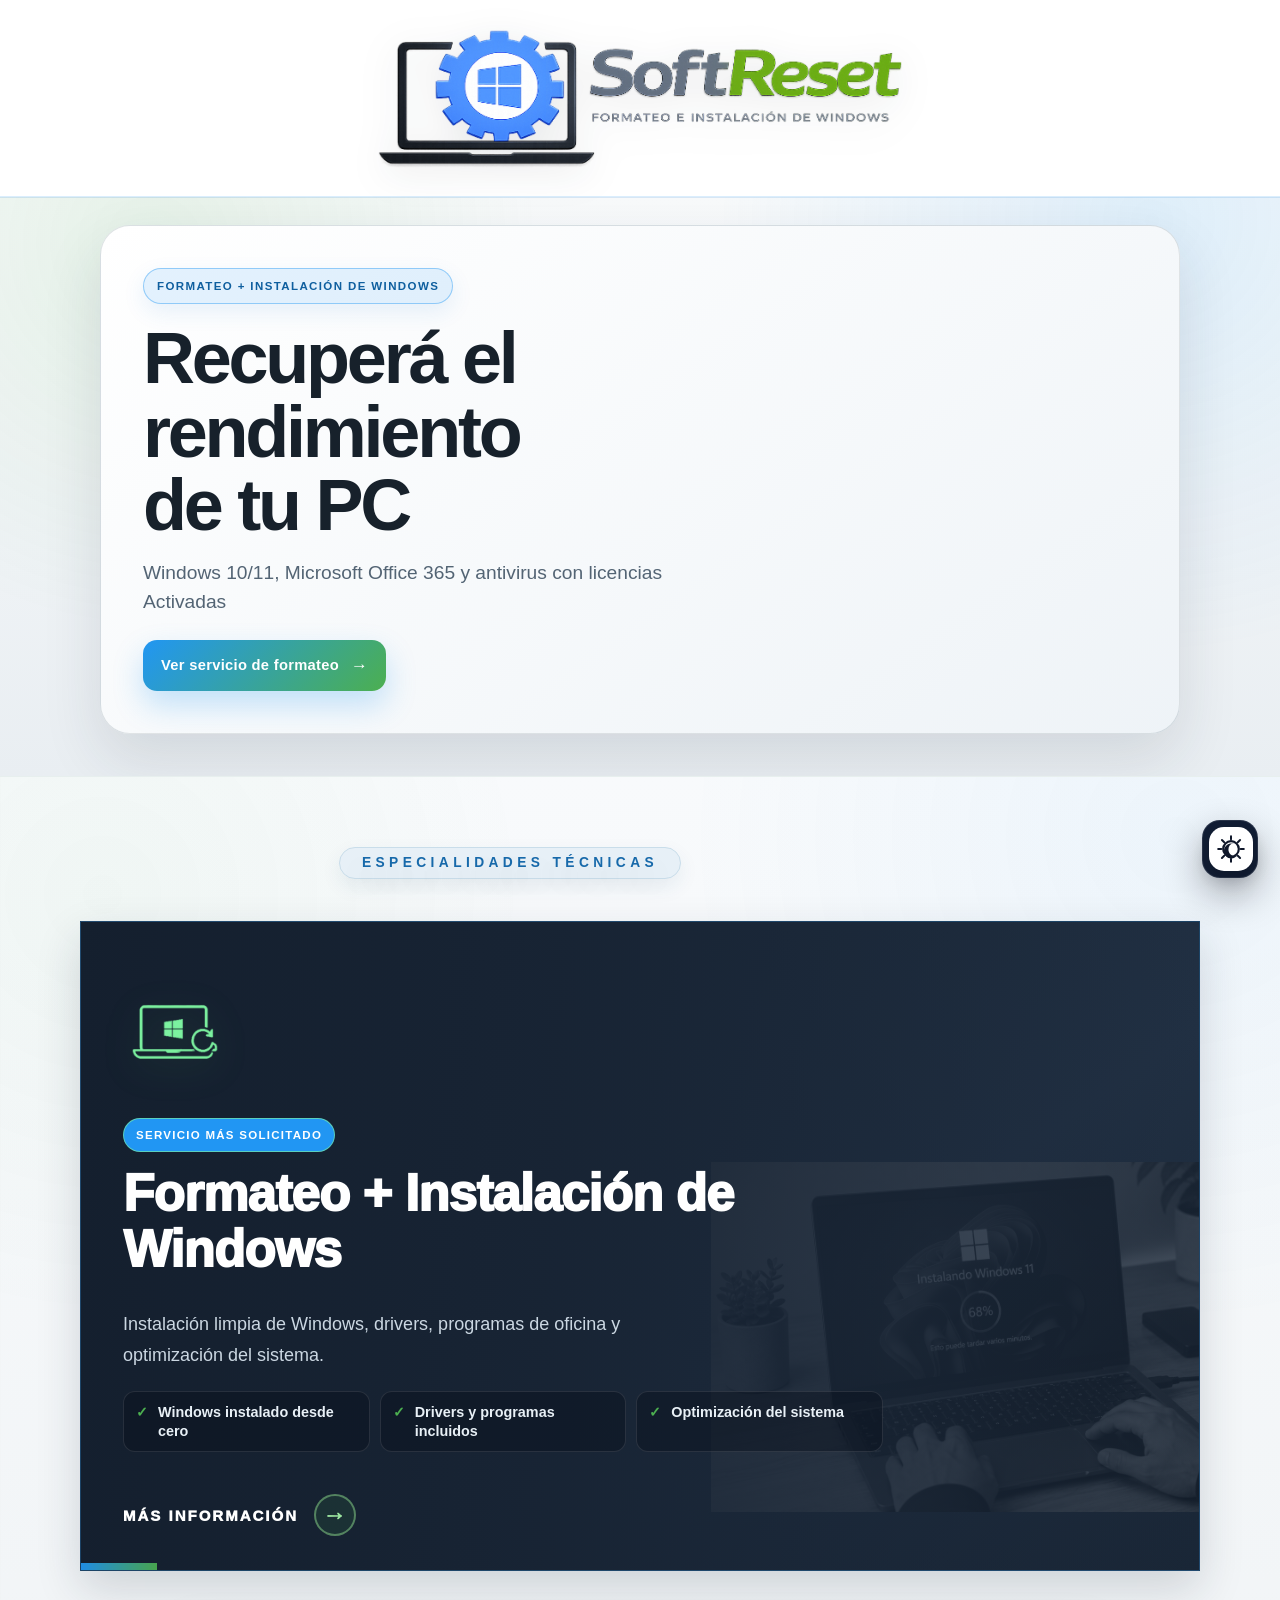
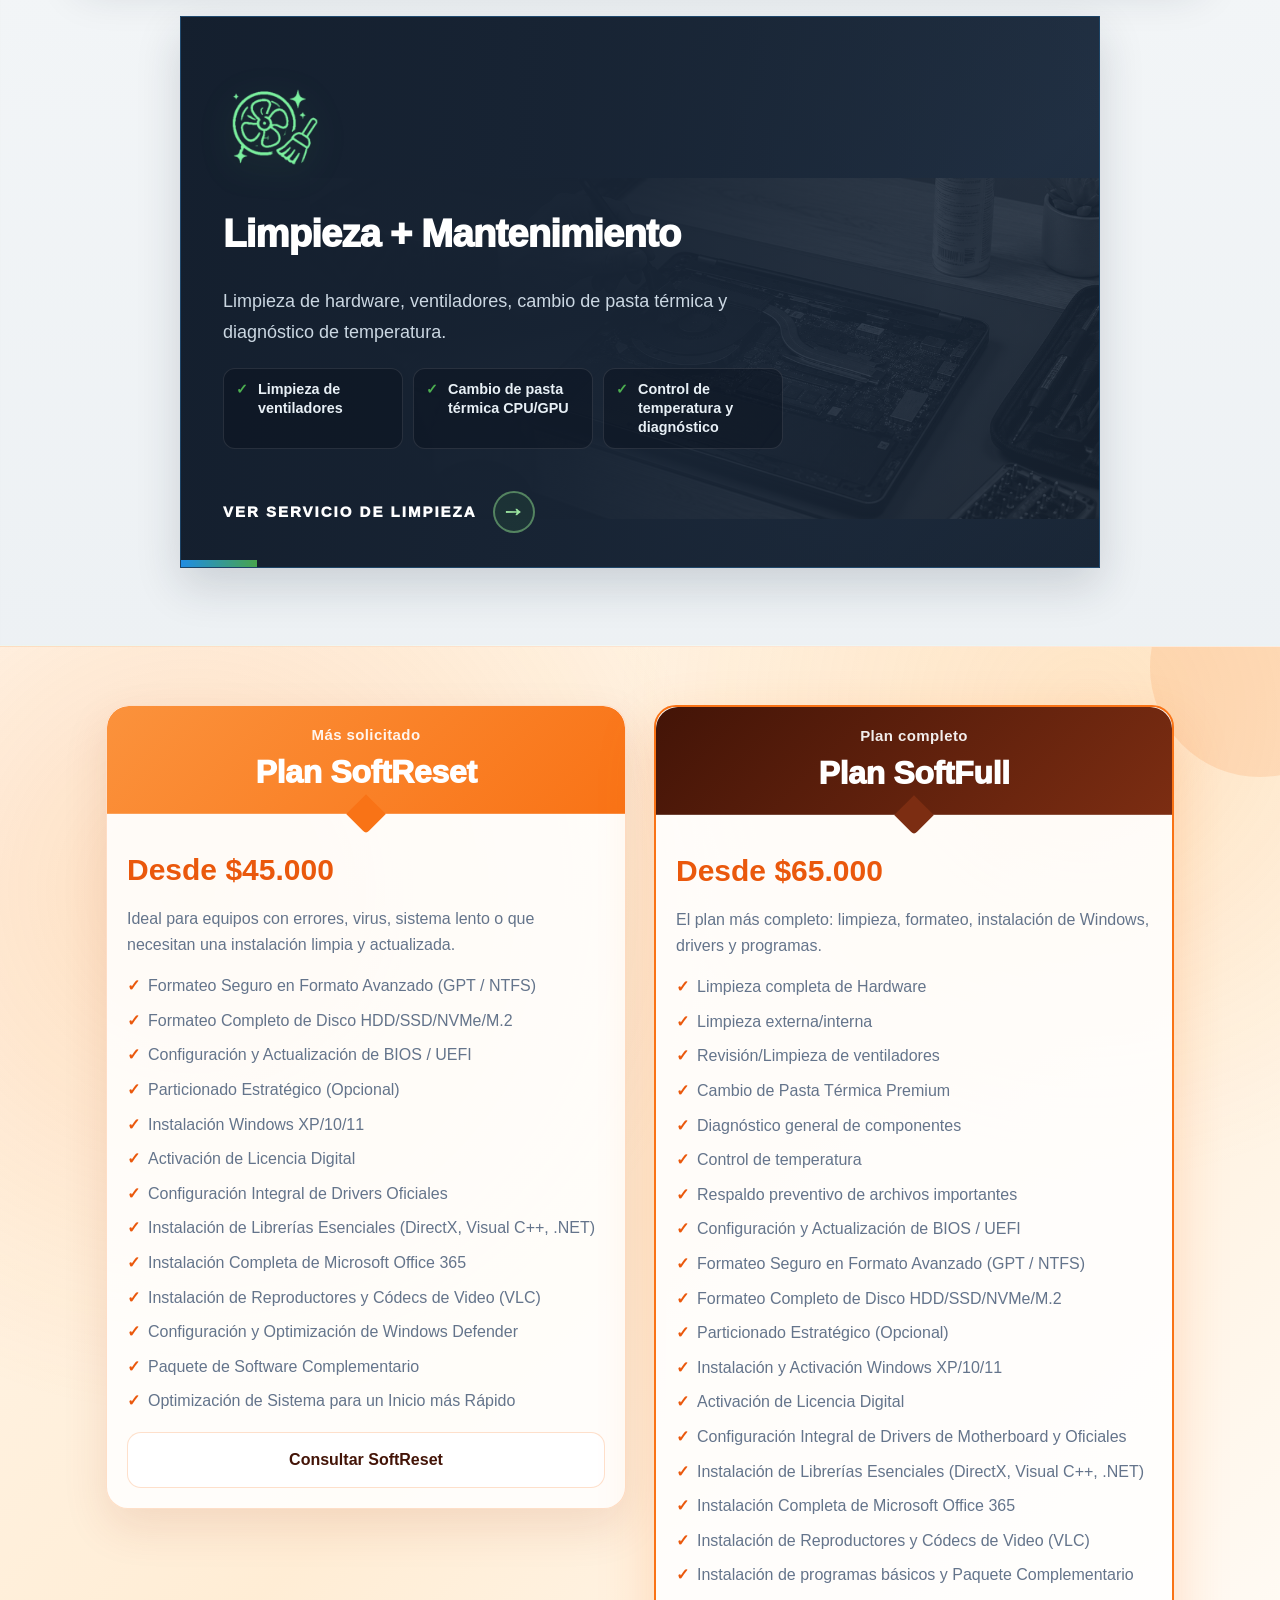
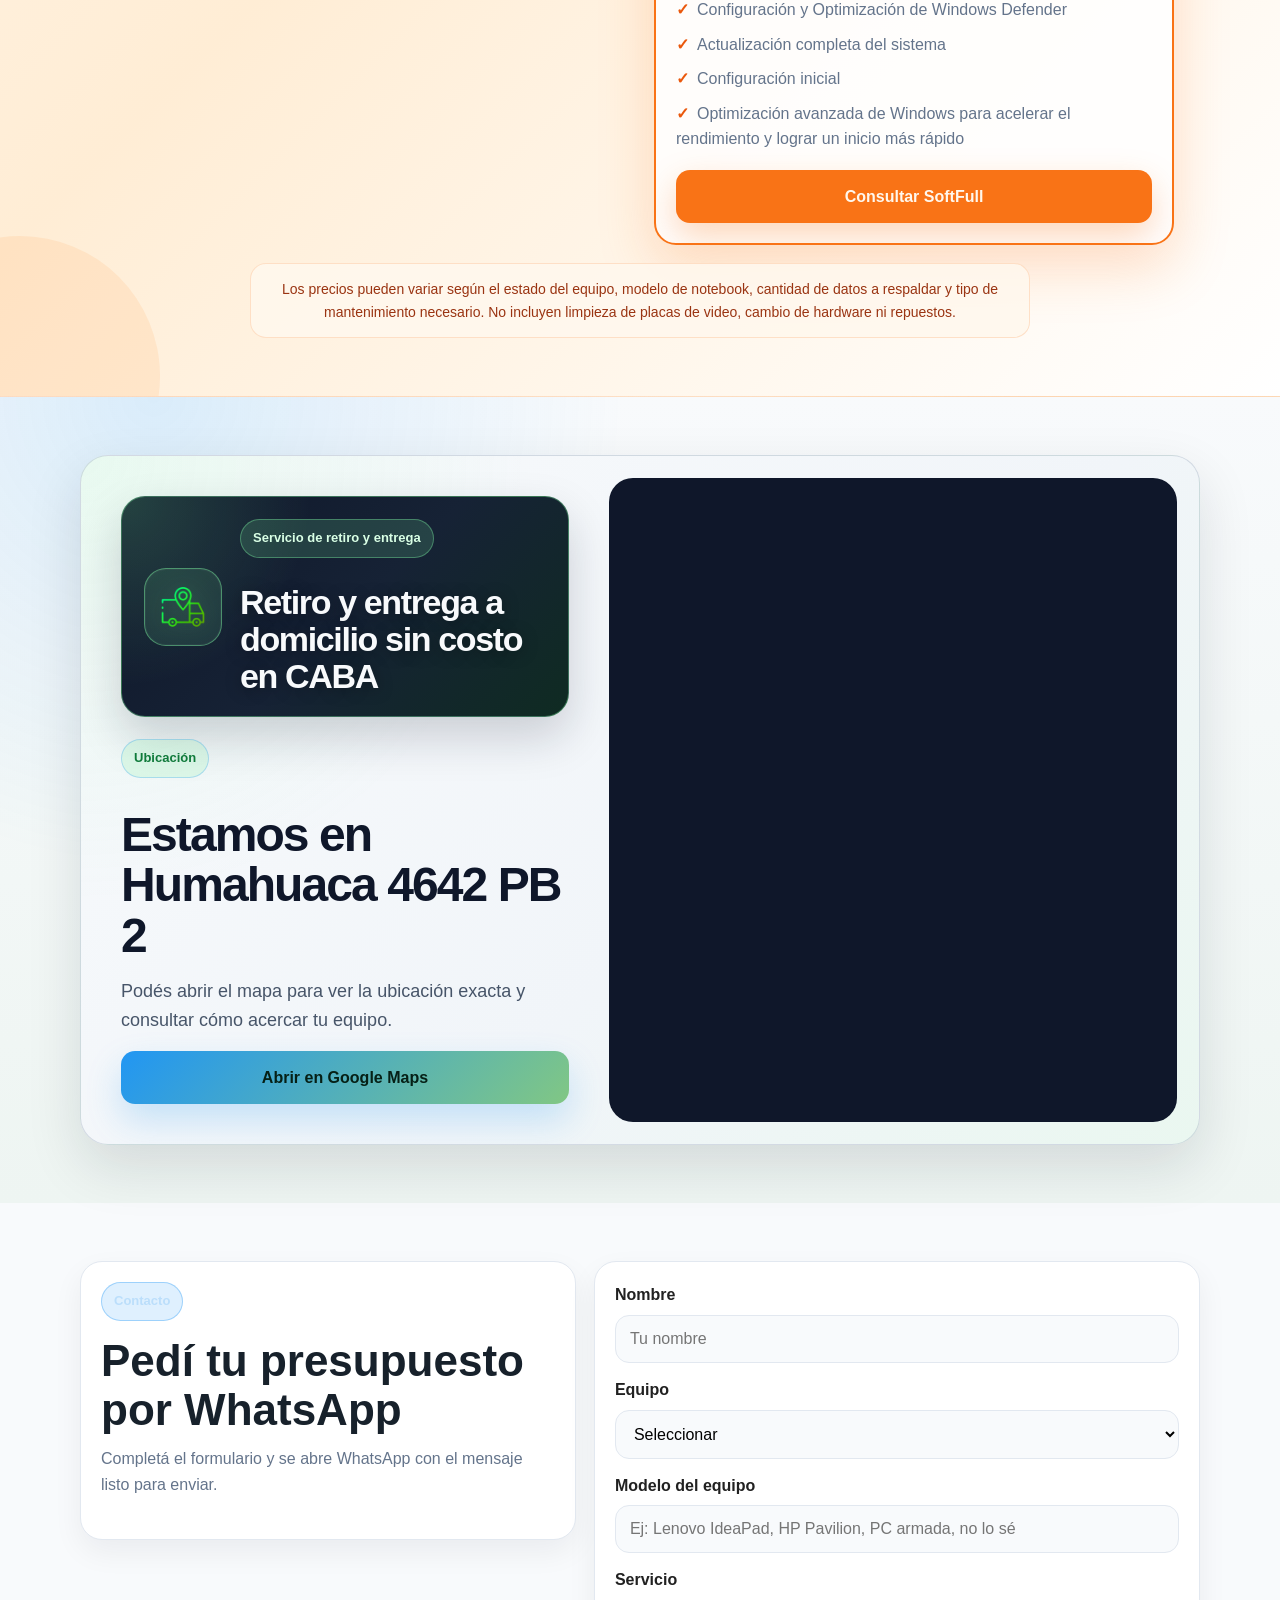
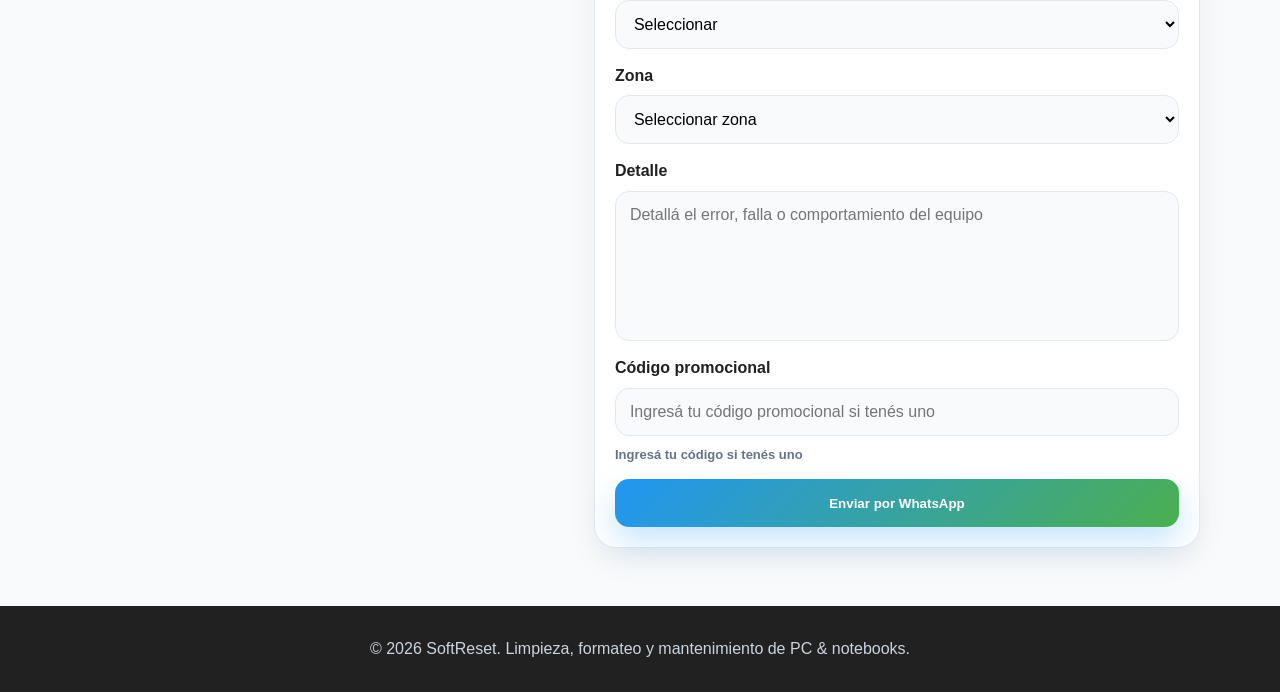
==== commit 6e2fd2cd: "Add files via upload" ====
--- a/index.html
+++ b/index.html
@@ -28,11 +28,7 @@
 <p>Windows 10/11, Microsoft Office 365 y antivirus con licencias Activadas</p>
 <a class="hero-primary-cta" href="formateo-instalacion-windows.html">Ver servicio de formateo <span>→</span></a>
 </div>
-<div aria-label="Beneficios" class="hero-summary hero-summary--compact">
-<div><span class="hero-summary-icon">✓</span><span><strong>Windows desde cero</strong><small>Instalación limpia y activación</small></span></div>
-<div><span class="hero-summary-icon">✓</span><span><strong>Drivers y programas</strong><small>Equipo preparado para trabajar</small></span></div>
-<div><span class="hero-summary-icon">✓</span><span><strong>Mejor rendimiento</strong><small>Optimización avanzada del sistema</small></span></div>
-</div>
+
 </div>
 </div>
 </section>
@@ -50,7 +46,7 @@
 </div>
 <div class="arc-service-content"><span class="service-priority-badge">SERVICIO MÁS SOLICITADO</span>
 <h3>Formateo + Instalación de Windows</h3>
-<p>Instalación limpia de Windows, drivers, programas de oficina y optimización del sistema para recuperar estabilidad y velocidad.</p>
+<p>Instalación limpia de Windows, drivers, programas de oficina y optimización del sistema.</p>
 <ul class="service-quick-benefits"><li>Windows instalado desde cero</li><li>Drivers y programas incluidos</li><li>Optimización del sistema</li></ul>
 </div>
 <a aria-label="Abrir página de Formateo e Instalación de Windows" class="arc-service-link" href="formateo-instalacion-windows.html">Más información <span>→</span></a>
@@ -62,7 +58,12 @@
 </div>
 <div class="arc-service-content">
 <h3>Limpieza + Mantenimiento</h3>
-<p>Limpieza externa/interna de todos los componentes de hardware, revisión y limpieza de ventiladores, cambio de pasta térmica CPU/GPU, control de temperatura y diagnóstico general del equipo.</p>
+<p>Limpieza de hardware, ventiladores, cambio de pasta térmica y diagnóstico de temperatura.</p>
+<ul class="service-quick-benefits">
+<li>Limpieza de ventiladores</li>
+<li>Cambio de pasta térmica CPU/GPU</li>
+<li>Control de temperatura y diagnóstico</li>
+</ul>
 </div>
 <a aria-label="Abrir página de Limpieza y Mantenimiento" class="arc-service-link" href="limpieza-mantenimiento.html">Ver servicio de limpieza <span>→</span></a>
 </article>
@@ -72,23 +73,30 @@
 <!-- Planes -->
 <section class="section" id="planes">
 <div class="container">
-<div class="plans-grid plans-three-vertical">
-<article class="plan-card reveal plan-card--priority">
+<div class="plans-grid plans-two-vertical">
+<article class="plan-card reveal">
 <div class="plan-head">
 <span class="plan-label plan-label-dark">Más solicitado</span>
 <h3>Plan SoftReset</h3>
 </div>
-<p class="price">Desde $35.000</p>
+<p class="price">Desde $45.000</p>
 <p class="plan-desc">Ideal para equipos con errores, virus, sistema lento o que necesitan una instalación limpia y actualizada.</p>
 <ul>
-<li>Formateo Completo de Disco HDD/SSD/NVMe/M.2</li>
-<li>Instalación y Activación Windows XP/10/11</li>
-<li>Instalación de drivers de Motherboard</li>
-<li>Actualización del sistema</li>
-<li>Instalación de programas básicos</li>
-<li>Configuración inicial</li>
+  <li>Formateo Seguro en Formato Avanzado (GPT / NTFS)</li>
+  <li>Formateo Completo de Disco HDD/SSD/NVMe/M.2</li>
+  <li>Configuración y Actualización de BIOS / UEFI</li>
+  <li>Particionado Estratégico (Opcional)</li>
+  <li>Instalación Windows XP/10/11</li>
+  <li>Activación de Licencia Digital</li>
+  <li>Configuración Integral de Drivers Oficiales</li>
+  <li>Instalación de Librerías Esenciales (DirectX, Visual C++, .NET)</li>
+  <li>Instalación Completa de Microsoft Office 365</li>
+  <li>Instalación de Reproductores y Códecs de Video (VLC)</li>
+  <li>Configuración y Optimización de Windows Defender</li>
+  <li>Paquete de Software Complementario</li>
+  <li>Optimización de Sistema para un Inicio más Rápido</li>
 </ul>
-<a class="btn btn-primary" href="#contacto">Consultar SoftReset</a>
+<a class="btn btn-secondary" href="#contacto">Consultar SoftReset</a>
 </article><article class="plan-card plan-featured reveal">
 <div class="plan-head">
 <span class="plan-label">Plan completo</span>
@@ -97,38 +105,40 @@
 <p class="price">Desde $65.000</p>
 <p class="plan-desc">El plan más completo: limpieza, formateo, instalación de Windows, drivers y programas.</p>
 <ul>
-<li>Limpieza externa/interna</li>
-<li>Revisión/Limpieza de ventiladores</li>
-<li>Cambio de Pasta Térmica Premium</li>
-<li>Limpieza completa de Hardware</li>
-<li>Diagnóstico general</li>
-<li>Control de temperatura</li>
-<li>Respaldo preventivo de archivos importantes</li>
-<li>Formateo Completo de Disco HDD/SSD/NVMe/M.2</li>
-<li>Instalación y Activación Windows XP/10/11</li>
-<li>Instalación de drivers de Motherboard</li>
-<li>Actualización del sistema</li>
-<li>Instalación de programas básicos</li>
-<li>Configuración inicial</li>
-<li>Optimización avanzada de Windows para acelerar el rendimiento</li>
+  <!-- FASE 1: MANTENIMIENTO FÍSICO Y LIMPIEZA -->
+  <li>Limpieza completa de Hardware</li>
+  <li>Limpieza externa/interna</li>
+  <li>Revisión/Limpieza de ventiladores</li>
+  <li>Cambio de Pasta Térmica Premium</li>
+
+  <!-- FASE 2: DIAGNÓSTICO Y RESPALDO -->
+  <li>Diagnóstico general de componentes</li>
+  <li>Control de temperatura</li>
+  <li>Respaldo preventivo de archivos importantes</li>
+
+  <!-- FASE 3: FORMATEO Y PREPARACIÓN DE DISCO -->
+  <li>Configuración y Actualización de BIOS / UEFI</li>
+  <li>Formateo Seguro en Formato Avanzado (GPT / NTFS)</li>
+  <li>Formateo Completo de Disco HDD/SSD/NVMe/M.2</li>
+  <li>Particionado Estratégico (Opcional)</li>
+
+  <!-- FASE 4: INSTALACIÓN DE SISTEMA Y DRIVERS -->
+  <li>Instalación y Activación Windows XP/10/11</li>
+  <li>Activación de Licencia Digital</li>
+  <li>Configuración Integral de Drivers de Motherboard y Oficiales</li>
+  <li>Instalación de Librerías Esenciales (DirectX, Visual C++, .NET)</li>
+
+  <!-- FASE 5: PROGRAMAS Y OPTIMIZACIÓN -->
+  <li>Instalación Completa de Microsoft Office 365</li>
+  <li>Instalación de Reproductores y Códecs de Video (VLC)</li>
+  <li>Instalación de programas básicos y Paquete Complementario</li>
+  <li>Configuración y Optimización de Windows Defender</li>
+  <li>Actualización completa del sistema</li>
+  <li>Configuración inicial</li>
+  <li>Optimización avanzada de Windows para acelerar el rendimiento y lograr un inicio más rápido</li>
 </ul>
+
 <a class="btn btn-primary" href="#contacto">Consultar SoftFull</a>
-</article><article class="plan-card reveal">
-<div class="plan-head">
-<span class="plan-label">Limpieza</span>
-<h3>Plan SoftClean</h3>
-</div>
-<p class="price">Desde $40.000</p>
-<p class="plan-desc">Ideal para PC o notebooks que funcionan lento, calientan demasiado o necesitan una limpieza y revisión completa.</p>
-<ul>
-<li>Limpieza externa/interna</li>
-<li>Revisión/Limpieza de ventiladores</li>
-<li>Cambio de Pasta Térmica Premium</li>
-<li>Limpieza completa de Hardware</li>
-<li>Diagnóstico general</li>
-<li>Control de temperatura</li>
-</ul>
-<a class="btn btn-secondary" href="#contacto">Consultar SoftClean</a>
 </article></div>
 <div aria-hidden="true" class="plans-hint">Deslizá <span>»»</span></div>
 <p class="prices-note">
@@ -196,7 +206,7 @@
 </label>
 <label>
             Servicio
-            <select id="servicio" required=""><option value="">Seleccionar</option><option value="Plan SoftReset - Formateo + instalación de Windows">Plan SoftReset - Formateo + instalación de Windows</option><option value="Plan SoftFull - Limpieza + formateo completo">Plan SoftFull - Limpieza + formateo completo</option><option value="Plan SoftClean - Limpieza + mantenimiento">Plan SoftClean - Limpieza + mantenimiento</option><option value="Plan SoftGPU - Limpieza de placa de video gamer">Plan SoftGPU - Limpieza de placa de video gamer</option></select>
+            <select id="servicio" required=""><option value="">Seleccionar</option><option value="Plan SoftReset - Formateo + instalación de Windows">Plan SoftReset - Formateo + instalación de Windows</option><option value="Plan SoftFull - Limpieza + Formateo completo">Plan SoftFull - Limpieza + formateo completo</option><option value="Plan SoftGPU - Limpieza de placa de video gamer">Plan SoftGPU - Limpieza de placa de video gamer</option></select>
 </label>
 <label>
             Zona
@@ -297,4 +307,4 @@
 </footer>
 <script src="js/main.js"></script>
 </body>
-</html>
+</html>
--- a/css/styles.css
+++ b/css/styles.css
@@ -9365,3 +9365,425 @@
     padding-bottom: calc(102px + env(safe-area-inset-bottom, 0px)) !important;
   }
 }
+
+
+/* Planes: dos tarjetas centradas y más anchas en escritorio/tablet */
+@media (min-width: 620px) {
+  #planes .plans-grid:has(> .plan-card:nth-child(2):last-child),
+  #planes .plans-two-vertical:has(> .plan-card:nth-child(2):last-child),
+  #planes .plans-three-vertical:has(> .plan-card:nth-child(2):last-child) {
+    grid-template-columns: repeat(2, minmax(0, 520px)) !important;
+    justify-content: center !important;
+    gap: 28px !important;
+    max-width: 1100px !important;
+    margin-left: auto !important;
+    margin-right: auto !important;
+  }
+}
+
+/* En pantallas medianas se ajustan para no quedar apretadas */
+@media (min-width: 620px) and (max-width: 1099px) {
+  #planes .plans-grid:has(> .plan-card:nth-child(2):last-child),
+  #planes .plans-two-vertical:has(> .plan-card:nth-child(2):last-child),
+  #planes .plans-three-vertical:has(> .plan-card:nth-child(2):last-child) {
+    grid-template-columns: repeat(2, minmax(0, 1fr)) !important;
+    gap: 20px !important;
+  }
+}
+
+/* Rediseño inmersivo de la página de Formateo: prioriza el móvil y la imagen como fondo. */
+body.formateo-page:not(.limpieza-page) .service-detail-main { display:block !important; padding:0 !important; min-height:0 !important; }
+body.formateo-page:not(.limpieza-page) .format-showcase-section--immersive { padding:0 0 46px !important; background:#080f19 !important; }
+body.formateo-page:not(.limpieza-page) .format-showcase-section--immersive > .container { width:100% !important; max-width:none !important; padding:0 !important; }
+body.formateo-page:not(.limpieza-page) .format-showcase { margin:0 auto !important; max-width:1100px; border:0 !important; border-radius:0 !important; overflow:hidden; background:#08111e !important; box-shadow:none !important; }
+body.formateo-page:not(.limpieza-page) .format-controls-zone { position:relative; z-index:5; padding:8px 5.5% 0 !important; background:#0a121e !important; }
+body.formateo-page:not(.limpieza-page) .format-feature-list { display:grid !important; grid-template-columns:repeat(4,minmax(0,1fr)) !important; gap:5px !important; margin:0 !important; border-bottom:1px solid rgba(255,255,255,.12); }
+body.formateo-page:not(.limpieza-page) .format-feature-button { position:relative; display:flex !important; flex-direction:column !important; justify-content:flex-start !important; align-items:center !important; gap:5px !important; min-width:0 !important; min-height:78px !important; padding:5px 2px 10px !important; border:0 !important; border-radius:0 !important; color:#c7ced8 !important; background:transparent !important; box-shadow:none !important; transform:none !important; text-align:center !important; }
+body.formateo-page:not(.limpieza-page) .format-feature-button::after { content:""; position:absolute; height:2px; left:0; right:0; bottom:-1px; background:transparent; }
+body.formateo-page:not(.limpieza-page) .format-feature-button svg { width:26px; height:26px; fill:none; stroke:currentColor; stroke-width:1.8; stroke-linecap:round; stroke-linejoin:round; }
+body.formateo-page:not(.limpieza-page) .format-feature-button:first-child svg path { fill:currentColor; stroke:none; }
+body.formateo-page:not(.limpieza-page) .format-feature-button span { font-size:clamp(10px,2.7vw,13px) !important; line-height:1.2 !important; letter-spacing:0 !important; font-weight:600 !important; }
+body.formateo-page:not(.limpieza-page) .format-feature-button strong { display:none !important; }
+body.formateo-page:not(.limpieza-page) .format-feature-button.active { color:#81e879 !important; background:transparent !important; border-color:transparent !important; }
+body.formateo-page:not(.limpieza-page) .format-feature-button.active::after { background:#79e66d; }
+body.formateo-page:not(.limpieza-page) .format-display { position:relative !important; display:flex !important; align-items:flex-end !important; min-height:590px !important; height: min(78vh,760px) !important; overflow:hidden !important; border:0 !important; border-radius:0 !important; background:#091321 !important; box-shadow:none !important; }
+body.formateo-page:not(.limpieza-page) .format-display::before { display:none !important; }
+body.formateo-page:not(.limpieza-page) .format-display-media { position:absolute !important; inset:0 !important; min-height:0 !important; z-index:0 !important; }
+body.formateo-page:not(.limpieza-page) .format-display-media::before { display:none !important; }
+body.formateo-page:not(.limpieza-page) .format-display-media img { display:block !important; width:100% !important; height:100% !important; min-height:0 !important; object-fit:cover !important; object-position:var(--format-mobile-position,center center) !important; opacity:1 !important; filter:none !important; transform:scale(var(--format-mobile-scale,1.04)) !important; transition:opacity .25s ease, transform .4s ease !important; }
+body.formateo-page:not(.limpieza-page) .format-hero-overlay { position:absolute; inset:0; z-index:1; background:linear-gradient(90deg,rgba(5,12,21,.92) 0%,rgba(5,12,21,.72) 48%,rgba(5,12,21,.30) 100%),linear-gradient(0deg,rgba(5,12,21,.80),transparent 65%),linear-gradient(180deg,rgba(5,12,21,.18),transparent 35%); }
+body.formateo-page:not(.limpieza-page) .format-hero-copy { position:relative !important; z-index:2 !important; width:min(100%,650px); padding:36px clamp(24px,6vw,62px) 42px !important; margin:0 !important; color:#fff !important; }
+body.formateo-page:not(.limpieza-page) .format-service-badge { display:inline-flex; align-items:center; margin:0 0 18px; padding:7px 14px; border-radius:30px; background:#4385f5; color:#fff; font-size:11px; line-height:1.2; font-weight:800; letter-spacing:1.2px; text-transform:uppercase; }
+body.formateo-page:not(.limpieza-page) .format-hero-copy h1 { max-width:540px; margin:0 0 16px; color:#fff; font-size:clamp(32px,6vw,56px); line-height:1.04; letter-spacing:-1.2px; font-weight:850; }
+body.formateo-page:not(.limpieza-page) .format-hero-copy > p { max-width:520px; margin:0; color:#d7dce4; font-size:clamp(15px,2.4vw,20px); line-height:1.5; font-weight:450; }
+body.formateo-page:not(.limpieza-page) .format-more-link { display:inline-flex; align-items:center; gap:14px; margin-top:28px; color:#fff; text-decoration:none; font-size:11px; font-weight:850; letter-spacing:1.5px; text-transform:uppercase; }
+body.formateo-page:not(.limpieza-page) .format-more-link span { display:inline-flex; align-items:center; justify-content:center; width:44px; height:44px; border:1.5px solid #72e56b; border-radius:50%; color:#72e56b; font-size:25px; line-height:1; }
+body.formateo-page:not(.limpieza-page) .format-details { padding:30px clamp(24px,6vw,62px) 42px !important; background:linear-gradient(135deg,#0b1726,#07101b) !important; color:#fff !important; }
+body.formateo-page:not(.limpieza-page) .format-details-copy { max-width:820px; margin:0 auto; }
+body.formateo-page:not(.limpieza-page) .format-details-eyebrow { margin:0 0 10px !important; color:#5595ff !important; font-size:12px !important; line-height:1.4 !important; font-weight:850 !important; letter-spacing:1.3px !important; text-transform:uppercase; }
+body.formateo-page:not(.limpieza-page) .format-details h2 { margin:0 0 10px !important; color:#f7f9fc !important; font-size:clamp(23px,4.5vw,34px) !important; line-height:1.15 !important; letter-spacing:-.5px !important; font-weight:850 !important; }
+body.formateo-page:not(.limpieza-page) .format-details-copy > p:not(.format-details-eyebrow) { margin:0 0 18px !important; color:#b8c2d0 !important; font-size:15px !important; line-height:1.55 !important; font-weight:450 !important; }
+body.formateo-page:not(.limpieza-page) .format-details ul { display:grid !important; gap:7px !important; margin:0 !important; padding:0 !important; list-style:none !important; }
+body.formateo-page:not(.limpieza-page) .format-details li { position:relative; padding:11px 12px 11px 42px !important; border:1px solid rgba(255,255,255,.09); border-radius:12px; color:#e7edf5 !important; background:rgba(3,10,19,.22); font-size:13px !important; line-height:1.35 !important; font-weight:550 !important; }
+body.formateo-page:not(.limpieza-page) .format-details li::before { content:"✓" !important; position:absolute; left:13px; top:9px; color:#76e56e !important; font-size:19px; font-weight:900; }
+body.formateo-page:not(.limpieza-page) .format-whatsapp-link { margin-top:22px; min-height:46px !important; padding:12px 22px !important; border-radius:8px !important; color:#fff !important; background:linear-gradient(100deg,#2178d5,#219c88) !important; box-shadow:none !important; text-decoration:none !important; font-size:14px; font-weight:750; }
+html[data-theme="light"] body.formateo-page:not(.limpieza-page) .format-controls-zone,
+html[data-theme="light"] body.formateo-page:not(.limpieza-page) .format-details { background:#0a121e !important; }
+@media (max-width:619px) {
+ body.formateo-page:not(.limpieza-page) .format-feature-list { padding:0 !important; }
+ body.formateo-page:not(.limpieza-page) .format-feature-button { min-height:74px !important; }
+ body.formateo-page:not(.limpieza-page) .format-feature-button svg { width:24px; height:24px; }
+ body.formateo-page:not(.limpieza-page) .format-display { min-height:570px !important; height:72vh !important; max-height:720px !important; }
+ body.formateo-page:not(.limpieza-page) .format-display-media img { object-position:var(--format-mobile-position,58% center) !important; }
+ body.formateo-page:not(.limpieza-page) .format-hero-overlay { background:linear-gradient(90deg,rgba(5,12,21,.86),rgba(5,12,21,.42)),linear-gradient(0deg,rgba(5,12,21,.92) 0%,rgba(5,12,21,.20) 76%,rgba(5,12,21,.22)); }
+ body.formateo-page:not(.limpieza-page) .format-hero-copy { padding:28px 25px 32px !important; }
+ body.formateo-page:not(.limpieza-page) .format-service-badge { margin-bottom:14px; font-size:10px; }
+ body.formateo-page:not(.limpieza-page) .format-hero-copy h1 { font-size:clamp(30px,8.4vw,42px) !important; line-height:1.04 !important; }
+ body.formateo-page:not(.limpieza-page) .format-hero-copy > p { font-size:15px !important; line-height:1.48 !important; }
+ body.formateo-page:not(.limpieza-page) .format-more-link { margin-top:22px; }
+ body.formateo-page:not(.limpieza-page) .format-details { padding:27px 24px 38px !important; }
+}
+@media (min-width:620px) {
+ body.formateo-page:not(.limpieza-page) .format-display { min-height:640px !important; }
+ body.formateo-page:not(.limpieza-page) .format-hero-copy { padding-bottom:58px !important; }
+}
+
+
+/* Corrección final SoftReset: pestañas horizontales superpuestas a la imagen, sin tarjetas. */
+body.service-detail-page.formateo-page:not(.limpieza-page) .format-showcase-section--immersive { padding:0 0 42px !important; background:#080f19 !important; }
+body.service-detail-page.formateo-page:not(.limpieza-page) .format-showcase-section--immersive > .container { width:100% !important; max-width:100% !important; padding:0 !important; }
+body.service-detail-page.formateo-page:not(.limpieza-page) .format-showcase { position:relative !important; width:100% !important; max-width:1000px !important; margin:0 auto !important; overflow:hidden !important; border:0 !important; border-radius:0 !important; background:#08111e !important; box-shadow:none !important; }
+body.service-detail-page.formateo-page:not(.limpieza-page) .format-display { position:relative !important; display:flex !important; align-items:flex-end !important; height:auto !important; min-height:690px !important; max-height:none !important; overflow:hidden !important; border:0 !important; border-radius:0 !important; background:#08111e !important; box-shadow:none !important; }
+body.service-detail-page.formateo-page:not(.limpieza-page) .format-controls-zone { position:absolute !important; z-index:5 !important; top:0 !important; left:0 !important; right:0 !important; padding:8px clamp(12px,5.5vw,54px) 0 !important; background:transparent !important; }
+body.service-detail-page.formateo-page:not(.limpieza-page) .format-feature-list { display:grid !important; grid-template-columns:repeat(4,minmax(0,1fr)) !important; align-items:stretch !important; gap:0 !important; width:100% !important; margin:0 !important; padding:0 !important; border:0 !important; border-bottom:1px solid rgba(255,255,255,.17) !important; background:transparent !important; }
+body.service-detail-page.formateo-page:not(.limpieza-page) .format-controls-zone .format-feature-button,
+body.service-detail-page.formateo-page:not(.limpieza-page) .format-feature-list .format-feature-button { position:relative !important; display:flex !important; flex-direction:column !important; justify-content:flex-start !important; align-items:center !important; gap:5px !important; width:100% !important; min-width:0 !important; min-height:78px !important; margin:0 !important; padding:4px 2px 10px !important; border:0 !important; border-radius:0 !important; color:#d2d8e1 !important; background:transparent !important; box-shadow:none !important; transform:none !important; text-align:center !important; }
+body.service-detail-page.formateo-page:not(.limpieza-page) .format-feature-button::before { display:none !important; content:none !important; }
+body.service-detail-page.formateo-page:not(.limpieza-page) .format-feature-button::after { content:"" !important; position:absolute !important; left:0 !important; right:0 !important; bottom:-1px !important; height:2px !important; background:transparent !important; border:0 !important; border-radius:0 !important; box-shadow:none !important; }
+body.service-detail-page.formateo-page:not(.limpieza-page) .format-feature-button svg { display:block !important; flex:0 0 auto !important; width:25px !important; height:25px !important; margin:0 !important; fill:none !important; stroke:currentColor !important; stroke-width:1.8 !important; stroke-linecap:round !important; stroke-linejoin:round !important; }
+body.service-detail-page.formateo-page:not(.limpieza-page) .format-feature-button:first-child svg path { fill:currentColor !important; stroke:none !important; }
+body.service-detail-page.formateo-page:not(.limpieza-page) .format-feature-button span { display:block !important; margin:0 !important; color:inherit !important; font-size:clamp(10px,2.7vw,13px) !important; line-height:1.18 !important; letter-spacing:0 !important; font-weight:600 !important; text-transform:none !important; }
+body.service-detail-page.formateo-page:not(.limpieza-page) .format-feature-button strong { display:none !important; }
+body.service-detail-page.formateo-page:not(.limpieza-page) .format-feature-button.active,
+body.service-detail-page.formateo-page:not(.limpieza-page) .format-feature-button:hover { color:#81e879 !important; border:0 !important; border-radius:0 !important; background:transparent !important; box-shadow:none !important; }
+body.service-detail-page.formateo-page:not(.limpieza-page) .format-feature-button.active::after { background:#79e66d !important; }
+body.service-detail-page.formateo-page:not(.limpieza-page) .format-display-media { position:absolute !important; inset:0 !important; z-index:0 !important; width:100% !important; height:100% !important; min-height:0 !important; overflow:hidden !important; }
+body.service-detail-page.formateo-page:not(.limpieza-page) .format-display-media img { display:block !important; width:100% !important; height:100% !important; min-height:0 !important; object-fit:cover !important; object-position:var(--format-mobile-position,55% center) !important; opacity:1 !important; filter:none !important; transform:scale(var(--format-mobile-scale,1.02)) !important; }
+body.service-detail-page.formateo-page:not(.limpieza-page) .format-hero-overlay { position:absolute !important; inset:0 !important; z-index:1 !important; background:linear-gradient(90deg,rgba(5,12,21,.88) 0%,rgba(5,12,21,.66) 48%,rgba(5,12,21,.30) 100%),linear-gradient(0deg,rgba(5,12,21,.94) 0%,rgba(5,12,21,.20) 66%,rgba(5,12,21,.30) 100%) !important; }
+body.service-detail-page.formateo-page:not(.limpieza-page) .format-hero-copy { position:relative !important; z-index:2 !important; width:min(100%,650px) !important; margin:0 !important; padding:160px clamp(24px,6vw,62px) 44px !important; color:#fff !important; }
+body.service-detail-page.formateo-page:not(.limpieza-page) .format-hero-copy h1 { max-width:540px !important; margin:0 0 14px !important; color:#fff !important; font-size:clamp(30px,6vw,52px) !important; line-height:1.04 !important; letter-spacing:-.8px !important; font-weight:850 !important; }
+body.service-detail-page.formateo-page:not(.limpieza-page) .format-hero-copy > p { max-width:520px !important; margin:0 !important; color:#d7dce4 !important; font-size:clamp(14px,2.4vw,18px) !important; line-height:1.48 !important; font-weight:450 !important; }
+body.service-detail-page.formateo-page:not(.limpieza-page) .format-service-badge { margin:0 0 14px !important; padding:7px 13px !important; border-radius:30px !important; background:#4385f5 !important; color:#fff !important; font-size:10px !important; line-height:1.2 !important; font-weight:800 !important; letter-spacing:1.1px !important; }
+body.service-detail-page.formateo-page:not(.limpieza-page) .format-more-link { margin-top:23px !important; }
+body.service-detail-page.formateo-page:not(.limpieza-page) .format-details { display:block !important; padding:28px clamp(24px,6vw,62px) 40px !important; border:0 !important; border-radius:0 !important; background:linear-gradient(135deg,#0b1726,#07101b) !important; color:#fff !important; }
+body.service-detail-page.formateo-page:not(.limpieza-page) .format-details-copy { width:100% !important; max-width:820px !important; margin:0 auto !important; }
+body.service-detail-page.formateo-page:not(.limpieza-page) .format-details ul { display:grid !important; grid-template-columns:minmax(0,1fr) !important; gap:7px !important; margin:18px 0 0 !important; padding:0 !important; list-style:none !important; }
+body.service-detail-page.formateo-page:not(.limpieza-page) .format-details li { min-width:0 !important; border-radius:12px !important; }
+@media (max-width:619px) {
+ body.service-detail-page.formateo-page:not(.limpieza-page) .format-display { min-height:660px !important; }
+ body.service-detail-page.formateo-page:not(.limpieza-page) .format-controls-zone { padding:8px 10px 0 !important; }
+ body.service-detail-page.formateo-page:not(.limpieza-page) .format-feature-button,
+ body.service-detail-page.formateo-page:not(.limpieza-page) .format-controls-zone .format-feature-button { min-height:74px !important; padding:4px 1px 9px !important; gap:5px !important; }
+ body.service-detail-page.formateo-page:not(.limpieza-page) .format-feature-button svg { width:23px !important; height:23px !important; }
+ body.service-detail-page.formateo-page:not(.limpieza-page) .format-feature-button span { font-size:clamp(9px,2.8vw,12px) !important; line-height:1.15 !important; }
+ body.service-detail-page.formateo-page:not(.limpieza-page) .format-hero-copy { padding:145px 24px 38px !important; }
+ body.service-detail-page.formateo-page:not(.limpieza-page) .format-hero-copy h1 { font-size:clamp(29px,8vw,40px) !important; line-height:1.05 !important; }
+ body.service-detail-page.formateo-page:not(.limpieza-page) .format-hero-copy > p { font-size:15px !important; line-height:1.48 !important; }
+ body.service-detail-page.formateo-page:not(.limpieza-page) .format-details { padding:26px 22px 36px !important; }
+}
+@media (min-width:620px) {
+ body.service-detail-page.formateo-page:not(.limpieza-page) .format-display { min-height:740px !important; }
+ body.service-detail-page.formateo-page:not(.limpieza-page) .format-hero-copy { padding-top:175px !important; }
+}
+
+/* SoftReset: servicio en tarjetas verticales con detalles desplegables */
+body.services-vertical-page { background:#080f19 !important; color:#f5f7fb; }
+body.services-vertical-page .site-header { position:relative; z-index:2; }
+body.services-vertical-page .services-vertical-main { width:100%; max-width:900px; margin:0 auto; background:#080f19; }
+body.services-vertical-page .services-intro { position:relative; min-height:490px; display:flex; align-items:flex-end; overflow:hidden; isolation:isolate; background:#08111e; }
+body.services-vertical-page .services-intro-image { position:absolute; inset:0; z-index:-2; background-image:url('../assets/img/formateo.png'); background-size:cover; background-position:center; transform:scale(1.02); }
+body.services-vertical-page .services-intro-shade { position:absolute; inset:0; z-index:-1; background:linear-gradient(90deg,rgba(4,11,20,.94) 0%,rgba(4,11,20,.72) 48%,rgba(4,11,20,.28) 100%),linear-gradient(0deg,rgba(4,11,20,.96),transparent 80%); }
+body.services-vertical-page .services-intro-copy { width:100%; max-width:650px; padding:52px clamp(22px,6vw,54px) 42px; }
+body.services-vertical-page .services-kicker,.service-detail-eyebrow { display:block; margin:0 0 14px; color:#4d91ff; font-size:12px; font-weight:800; letter-spacing:1.7px; text-transform:uppercase; }
+body.services-vertical-page .services-intro h1 { max-width:570px; margin:0 0 14px; color:#fff; font-size:clamp(31px,7.4vw,54px); line-height:1.06; letter-spacing:-.8px; }
+body.services-vertical-page .services-intro-copy>p { max-width:510px; margin:0; color:#d2dbe7; font-size:clamp(15px,3.7vw,18px); line-height:1.55; }
+body.services-vertical-page .services-scroll-link { display:inline-flex; align-items:center; gap:13px; margin-top:25px; color:#fff; text-decoration:none; text-transform:uppercase; font-size:11px; font-weight:850; letter-spacing:1.5px; }
+body.services-vertical-page .services-scroll-link span { display:grid; place-items:center; width:42px; height:42px; border:1.5px solid #72e56b; border-radius:50%; color:#72e56b; font-size:25px; }
+body.services-vertical-page .services-list-section { display:grid; gap:15px; padding:16px 14px 35px; }
+body.services-vertical-page .service-image-card { overflow:hidden; border:1px solid rgba(157,184,214,.17); border-radius:17px; background:#0b1727; box-shadow:0 12px 30px rgba(0,0,0,.18); }
+body.services-vertical-page .service-card-cover { position:relative; display:flex; align-items:flex-end; min-height:320px; overflow:hidden; isolation:isolate; background-size:cover; background-position:center; background-repeat:no-repeat; }
+body.services-vertical-page .service-card-cover-shade { position:absolute; inset:0; z-index:0; pointer-events:none; background:linear-gradient(0deg,rgba(3,10,19,.22) 0%,rgba(3,10,19,.06) 55%,rgba(3,10,19,.02) 100%); }
+body.services-vertical-page .service-card-heading { position:relative; z-index:1; }
+body.services-vertical-page .service-card-heading { width:100%; padding:28px 22px 23px; }
+body.services-vertical-page .service-card-icon { display:flex; align-items:center; justify-content:flex-start; width:58px; height:58px; margin-bottom:13px; color:#7be875; line-height:1; font-weight:700; }
+body.services-vertical-page .service-card-icon svg { display:block; width:56px; height:56px; overflow:visible; filter:drop-shadow(0 2px 7px rgba(123,232,117,.14)); }
+body.services-vertical-page .service-card-icon.windows-icon { width:58px; height:58px; }
+body.services-vertical-page .service-card-icon.windows-icon svg { width:56px; height:56px; }
+body.services-vertical-page .service-card-heading h2 { margin:0 0 8px; color:#fff; font-size:clamp(23px,5.3vw,31px); line-height:1.12; letter-spacing:-.3px; }
+body.services-vertical-page .service-card-heading p { max-width:460px; margin:0; color:#d8e0ec; font-size:15px; line-height:1.45; }
+body.services-vertical-page .service-more-button { display:inline-flex; align-items:center; gap:9px; min-height:38px; margin-top:17px; padding:8px 16px; border:1px solid #73e779; border-radius:22px; background:rgba(5,15,28,.65); color:#fff; font-family:inherit; font-size:13px; font-weight:700; line-height:1.2; cursor:pointer; }
+body.services-vertical-page .service-more-button span { color:#7be875; font-size:18px; }
+body.services-vertical-page .service-more-button:hover,body.services-vertical-page .service-more-button:focus-visible { background:#143d3c; outline:2px solid rgba(123,232,117,.35); outline-offset:2px; }
+body.services-vertical-page .service-close-button { display:flex; align-items:center; justify-content:center; min-height:48px; width:100%; margin-top:20px; padding:12px 18px; border:0; border-radius:28px; background:linear-gradient(100deg,#167be4,#259ce5 52%,#36ad73); color:#fff; font-family:inherit; font-size:12px; font-weight:850; letter-spacing:1px; line-height:1.2; text-align:center; text-transform:uppercase; cursor:pointer; box-shadow:0 10px 24px rgba(22,123,228,.16); }
+body.services-vertical-page .service-close-button:hover,body.services-vertical-page .service-close-button:focus-visible { filter:brightness(1.06); outline:2px solid rgba(123,232,117,.45); outline-offset:3px; }
+body.services-vertical-page .service-card-details { padding:24px 22px 26px; border-top:1px solid rgba(150,175,203,.15); background:linear-gradient(145deg,#0b1727,#0a1320); }
+body.services-vertical-page .service-card-details[hidden] { display:none !important; }
+body.services-vertical-page .service-card-details h3 { margin:0 0 12px; color:#f8fafc; font-size:clamp(22px,5vw,29px); line-height:1.15; }
+body.services-vertical-page .service-card-details>p:not(.service-detail-eyebrow) { margin:0 0 18px; color:#bac7d8; font-size:15px; line-height:1.65; }
+body.services-vertical-page .service-card-details ul { display:grid; gap:9px; margin:0 0 23px; padding:0; list-style:none; }
+body.services-vertical-page .service-card-details li { position:relative; padding:10px 12px 10px 34px; border:1px solid rgba(151,174,201,.14); border-radius:10px; background:rgba(4,12,22,.42); color:#eaf0f8; font-size:14px; line-height:1.4; }
+body.services-vertical-page .service-card-details li::before { content:'✓'; position:absolute; left:12px; top:9px; color:#72e56b; font-size:18px; font-weight:800; }
+body.services-vertical-page .service-consult-button { display:flex; align-items:center; justify-content:center; min-height:48px; width:100%; padding:12px 18px; border-radius:28px; background:linear-gradient(100deg,#167be4,#259ce5 52%,#36ad73); color:#fff; text-decoration:none; text-align:center; text-transform:uppercase; font-size:12px; font-weight:850; letter-spacing:1px; }
+body.services-vertical-page .service-detail-footer { background:#f5f7fb; color:#52657e; }
+body.services-vertical-page .service-detail-footer p { margin:0; padding:24px 0; text-align:center; line-height:1.6; }
+body.services-vertical-page .mobile-bottom-bar { display:none !important; }
+/* Solo en la página de formateo volvemos a mostrar la barra para cambiar de tema. */
+body.formateo-page .mobile-bottom-bar { display:grid !important; }
+@media(min-width:700px) {
+ body.services-vertical-page .services-intro { min-height:570px; }
+ body.services-vertical-page .services-list-section { padding:24px 22px 45px; gap:20px; }
+ body.services-vertical-page .service-card-cover { min-height:365px; }
+ body.services-vertical-page .service-card-heading { padding:34px 32px 28px; }
+ body.services-vertical-page .service-card-details { padding:30px 32px; }
+}
+@media(max-width:380px) {
+ body.services-vertical-page .services-intro { min-height:455px; }
+ body.services-vertical-page .services-intro-copy { padding:38px 19px 31px; }
+ body.services-vertical-page .service-card-cover { min-height:295px; }
+ body.services-vertical-page .service-card-heading { padding:23px 18px 20px; }
+ body.services-vertical-page .service-card-details { padding:21px 17px 23px; }
+}
+
+
+/* SoftReset: barra inferior animada en las cuatro tarjetas verticales.
+   Replica el gesto de las tarjetas de la página principal: se expande
+   de izquierda a derecha al pasar el mouse, enfocar o seleccionar con el dedo. */
+body.services-vertical-page .service-image-card {
+  position: relative;
+  isolation: isolate;
+  overflow: hidden;
+}
+body.services-vertical-page .service-image-card::after {
+  content: "";
+  position: absolute;
+  z-index: 5;
+  left: 0;
+  bottom: 0;
+  width: 76px;
+  height: 7px;
+  border-radius: 0 5px 0 0;
+  background: linear-gradient(90deg, #2196F3 0%, #22a9c9 52%, #4CAF50 100%);
+  opacity: .95;
+  pointer-events: none;
+  transform-origin: left center;
+  transition: width .78s cubic-bezier(.22,.8,.22,1), opacity .28s ease, box-shadow .28s ease;
+}
+body.services-vertical-page .service-image-card:hover::after,
+body.services-vertical-page .service-image-card:focus-within::after,
+body.services-vertical-page .service-image-card:focus-visible::after,
+body.services-vertical-page .service-image-card.is-active::after {
+  width: 100%;
+  opacity: 1;
+  box-shadow: 0 0 24px rgba(33,150,243,.38);
+}
+@media (prefers-reduced-motion: reduce) {
+  body.services-vertical-page .service-image-card::after { transition: none; }
+}
+
+/* Ajustes solicitados: portada compacta e iconografía de línea */
+body.services-vertical-page .services-intro { min-height:0 !important; height:auto !important; align-items:center !important; }
+body.services-vertical-page .services-intro-copy { max-width:760px !important; padding:30px clamp(22px,6vw,54px) 32px !important; }
+body.services-vertical-page .services-intro h1 { max-width:700px !important; margin-bottom:12px !important; }
+body.services-vertical-page .services-intro-copy>p { max-width:680px !important; }
+body.services-vertical-page .services-scroll-link { display:none !important; }
+body.services-vertical-page .service-card-icon { width:76px !important; height:76px !important; margin-bottom:12px !important; color:#78f39a !important; }
+body.services-vertical-page .service-card-icon svg { width:72px !important; height:72px !important; overflow:visible !important; filter:drop-shadow(0 0 8px rgba(120,243,154,.16)); }
+body.services-vertical-page .service-card-icon.windows-icon { width:76px !important; height:76px !important; }
+body.services-vertical-page .service-card-icon.windows-icon svg { width:72px !important; height:72px !important; }
+@media (max-width:600px) { body.services-vertical-page .services-intro-copy { padding:28px 22px 30px !important; } body.services-vertical-page .services-intro h1 { font-size:clamp(29px,7.4vw,42px) !important; } }
+
+/* SoftReset service cards: monochrome icon aligned as part of each title */
+body.services-vertical-page .service-card-heading {
+  display: flex !important;
+  flex-direction: column !important;
+  align-items: flex-start !important;
+}
+body.services-vertical-page .service-card-icon,
+body.services-vertical-page .service-card-icon.windows-icon {
+  display: flex !important;
+  align-items: center !important;
+  justify-content: flex-start !important;
+  width: 58px !important;
+  height: 58px !important;
+  margin: 0 0 12px !important;
+  color: #d0d4da !important;
+}
+body.services-vertical-page .service-card-icon svg,
+body.services-vertical-page .service-card-icon.windows-icon svg {
+  display: block !important;
+  width: 54px !important;
+  height: 54px !important;
+  color: #d0d4da !important;
+  filter: none !important;
+}
+body.services-vertical-page .service-card-heading h2 {
+  margin-top: 0 !important;
+}
+
+
+/* Portada de servicios: logo de marca en lugar del rótulo superior */
+body.services-vertical-page .services-intro-copy { position:relative; }
+body.services-vertical-page .services-brand-mark { display:block; width:clamp(150px, 42vw, 225px); height:auto; object-fit:contain; margin:0 auto 18px; }
+@media (max-width:600px) { body.services-vertical-page .services-brand-mark { width:clamp(145px, 46vw, 195px); margin-bottom:16px; } }
+
+/* Corrección de espacio sobrante al final de la página de servicios.
+   Limita la regla a esta página para no afectar el resto del sitio. */
+html:has(body.services-vertical-page),
+body.services-vertical-page {
+  min-height: 0 !important;
+  height: auto !important;
+  margin-bottom: 0 !important;
+  padding-bottom: 0 !important;
+  background: #080f19 !important;
+}
+body.services-vertical-page .services-vertical-main {
+  min-height: 0 !important;
+  height: auto !important;
+  margin-bottom: 0 !important;
+  padding-bottom: 0 !important;
+}
+body.services-vertical-page .services-list-section {
+  padding-bottom: 20px !important;
+}
+body.services-vertical-page .service-detail-footer {
+  display: block !important;
+  box-sizing: border-box !important;
+  min-height: 0 !important;
+  height: auto !important;
+  margin: 0 !important;
+  padding: 0 16px !important;
+  background: #f5f7fb !important;
+  color: #52657e !important;
+}
+body.services-vertical-page .service-detail-footer .container {
+  min-height: 0 !important;
+  height: auto !important;
+  padding-top: 0 !important;
+  padding-bottom: 0 !important;
+}
+body.services-vertical-page .service-detail-footer p {
+  margin: 0 !important;
+  padding: 22px 0 !important;
+  line-height: 1.5 !important;
+}
+@media (max-width: 600px) {
+  body.services-vertical-page .services-list-section { padding-bottom: 16px !important; }
+  body.services-vertical-page .service-detail-footer { padding-inline: 14px !important; }
+  body.services-vertical-page .service-detail-footer p { padding: 18px 0 !important; }
+}
+
+
+/* Limpieza y mantenimiento: las cuatro opciones quedan entre el título y la imagen. */
+body.service-detail-page.limpieza-page .format-display { display:flex !important; flex-direction:column !important; min-height:0 !important; height:auto !important; max-height:none !important; }
+body.service-detail-page.limpieza-page .format-display-title { position:relative !important; z-index:2 !important; width:100% !important; padding:clamp(20px,3vw,34px) clamp(22px,4vw,46px) 18px !important; background:linear-gradient(115deg,#172b42 0%,#203e5b 58%,#174638 100%) !important; border-radius:24px 24px 0 0 !important; }
+body.service-detail-page.limpieza-page .format-display-title h3 { margin:0 !important; font-size:clamp(25px,4vw,42px) !important; line-height:1.08 !important; }
+body.service-detail-page.limpieza-page .format-feature-list { position:relative !important; z-index:2 !important; display:grid !important; grid-template-columns:repeat(4,minmax(0,1fr)) !important; gap:8px !important; width:100% !important; margin:0 !important; padding:16px clamp(12px,2.5vw,26px) 18px !important; background:#f5f7fb !important; border-bottom:1px solid #d9e1ea !important; }
+body.service-detail-page.limpieza-page .format-feature-list .format-feature-button { min-width:0 !important; min-height:64px !important; padding:12px 10px !important; gap:8px !important; border:1px solid #d3dce6 !important; border-radius:14px !important; color:#172b42 !important; background:#ffffff !important; box-shadow:0 5px 14px rgba(19,39,61,.06) !important; }
+body.service-detail-page.limpieza-page .format-feature-list .format-feature-button span { font-size:clamp(12px,1.35vw,16px) !important; line-height:1.2 !important; font-weight:750 !important; }
+body.service-detail-page.limpieza-page .format-feature-list .format-feature-button strong { width:28px !important; height:28px !important; flex:0 0 28px !important; font-size:18px !important; }
+body.service-detail-page.limpieza-page .format-feature-list .format-feature-button.active { border-color:#48a7e8 !important; color:#172b42 !important; background:#e7f2fb !important; box-shadow:inset 0 0 0 1px rgba(72,167,232,.18) !important; }
+body.service-detail-page.limpieza-page .format-display-media { width:100% !important; min-height:0 !important; height:clamp(260px,40vw,440px) !important; }
+body.service-detail-page.limpieza-page .format-display-media img { display:block !important; width:100% !important; height:100% !important; min-height:0 !important; object-fit:cover !important; }
+body.service-detail-page.limpieza-page .format-display-copy { padding:clamp(22px,4vw,42px) !important; background:#fff !important; color:#24364a !important; }
+body.service-detail-page.limpieza-page .format-display-copy p { color:#52657c !important; }
+body.service-detail-page.limpieza-page .limpieza-controls-bottom { padding:22px clamp(18px,4vw,42px) 34px !important; background:#f5f7fb !important; }
+body.service-detail-page.limpieza-page .limpieza-controls-bottom .format-showcase-actions { max-width:1120px !important; margin:0 auto !important; text-align:center !important; }
+@media (max-width:619px) {
+ body.service-detail-page.limpieza-page .format-display-title { padding:20px 22px 14px !important; border-radius:20px 20px 0 0 !important; }
+ body.service-detail-page.limpieza-page .format-display-title h3 { font-size:clamp(25px,7vw,34px) !important; }
+ body.service-detail-page.limpieza-page .format-feature-list { grid-template-columns:repeat(2,minmax(0,1fr)) !important; gap:8px !important; padding:12px 12px 16px !important; }
+ body.service-detail-page.limpieza-page .format-feature-list .format-feature-button { min-height:72px !important; padding:12px 10px !important; gap:8px !important; }
+ body.service-detail-page.limpieza-page .format-feature-list .format-feature-button span { font-size:clamp(12px,3.3vw,15px) !important; }
+ body.service-detail-page.limpieza-page .format-display-media { height:clamp(250px,65vw,360px) !important; }
+}
+
+/* Ajuste final: opciones de Limpieza y Mantenimiento en la franja entre el logo y el título. */
+body.service-detail-page.limpieza-page .format-showcase { display:flex !important; flex-direction:column !important; gap:0 !important; overflow:visible !important; background:transparent !important; box-shadow:none !important; border:0 !important; }
+body.service-detail-page.limpieza-page .format-showcase > .format-feature-list { order:0 !important; position:relative !important; display:grid !important; grid-template-columns:repeat(4,minmax(0,1fr)) !important; gap:8px !important; width:100% !important; margin:0 0 10px !important; padding:10px clamp(12px,2.5vw,26px) !important; background:#f5f7fb !important; border:0 !important; }
+body.service-detail-page.limpieza-page .format-showcase > .format-display { order:1 !important; }
+body.service-detail-page.limpieza-page .format-showcase > .limpieza-controls-bottom { order:2 !important; position:relative !important; width:100% !important; }
+body.service-detail-page.limpieza-page .format-showcase > .format-feature-list .format-feature-button { display:flex !important; flex-direction:row !important; align-items:center !important; justify-content:space-between !important; min-width:0 !important; min-height:64px !important; padding:12px 10px !important; gap:8px !important; border:1px solid #d3dce6 !important; border-radius:14px !important; color:#172b42 !important; background:#fff !important; box-shadow:0 5px 14px rgba(19,39,61,.06) !important; text-align:left !important; }
+body.service-detail-page.limpieza-page .format-showcase > .format-feature-list .format-feature-button span { font-size:clamp(12px,1.35vw,16px) !important; line-height:1.2 !important; font-weight:750 !important; }
+body.service-detail-page.limpieza-page .format-showcase > .format-feature-list .format-feature-button strong { display:flex !important; align-items:center !important; justify-content:center !important; width:28px !important; height:28px !important; flex:0 0 28px !important; border-radius:50% !important; color:#fff !important; background:#172b42 !important; font-size:18px !important; }
+body.service-detail-page.limpieza-page .format-showcase > .format-feature-list .format-feature-button.active { border-color:#48a7e8 !important; background:#e7f2fb !important; }
+@media (max-width:619px) { body.service-detail-page.limpieza-page .format-showcase > .format-feature-list { grid-template-columns:repeat(2,minmax(0,1fr)) !important; gap:8px !important; padding:8px 12px !important; margin-bottom:10px !important; } body.service-detail-page.limpieza-page .format-showcase > .format-feature-list .format-feature-button { min-height:72px !important; padding:12px 10px !important; } body.service-detail-page.limpieza-page .format-showcase > .format-feature-list .format-feature-button span { font-size:clamp(12px,3.3vw,15px) !important; } }
+
+/* Corrección: quitar el bloque vacío bajo el copyright en la página principal móvil. */
+@media (max-width: 619px) {
+  body:not(.service-detail-page) footer {
+    padding-bottom: 20px !important;
+    min-height: 0 !important;
+  }
+  body:not(.service-detail-page) footer .container {
+    padding-bottom: 0 !important;
+    min-height: 0 !important;
+  }
+}
+
+
+/* Portada simplificada de formateo: sin fotografía ni título largo. */
+body.services-vertical-page .services-intro {
+  min-height: 0 !important;
+  height: auto !important;
+  display: flex !important;
+  align-items: center !important;
+  justify-content: center !important;
+  overflow: hidden !important;
+  background: linear-gradient(115deg, #14263b 0%, #183b43 100%) !important;
+  padding: 0 !important;
+}
+body.services-vertical-page .services-intro-image,
+body.services-vertical-page .services-intro-shade { display: none !important; }
+body.services-vertical-page .services-intro-copy {
+  width: 100% !important;
+  max-width: 900px !important;
+  padding: 30px clamp(20px, 5vw, 44px) 27px !important;
+  text-align: center !important;
+}
+body.services-vertical-page .services-brand-mark {
+  width: clamp(220px, 68vw, 420px) !important;
+  max-width: 100% !important;
+  margin: 0 auto 12px !important;
+}
+body.services-vertical-page .services-intro-copy > p {
+  max-width: none !important;
+  margin: 0 auto !important;
+  color: #d5e1eb !important;
+  font-size: clamp(14px, 3.5vw, 17px) !important;
+  line-height: 1.45 !important;
+}
+@media (max-width: 600px) {
+  body.services-vertical-page .services-intro-copy { padding: 24px 18px 22px !important; }
+  body.services-vertical-page .services-brand-mark { width: clamp(210px, 76vw, 340px) !important; }
+}
+
+
+/* Encabezado oscuro aplicado únicamente a formateo-instalacion-windows.html */
+body.formateo-page.services-vertical-page .services-intro {
+  background: linear-gradient(115deg, #0b1424 0%, #10283a 55%, #123b3a 100%) !important;
+  border-bottom: 1px solid rgba(100, 170, 205, 0.18);
+}
+
+/* Barra flotante con auto-ocultación compartida por todas las páginas. */
+.mobile-bottom-bar {
+  transition: transform .45s ease, opacity .35s ease, bottom .45s ease !important;
+  will-change: transform, opacity;
+}
+.mobile-bottom-bar.auto-hidden {
+  transform: translateY(calc(100% + 24px)) !important;
+  opacity: 0 !important;
+  pointer-events: none !important;
+}
+@media (prefers-reduced-motion: reduce) {
+  .mobile-bottom-bar { transition: opacity .2s ease !important; }
+}
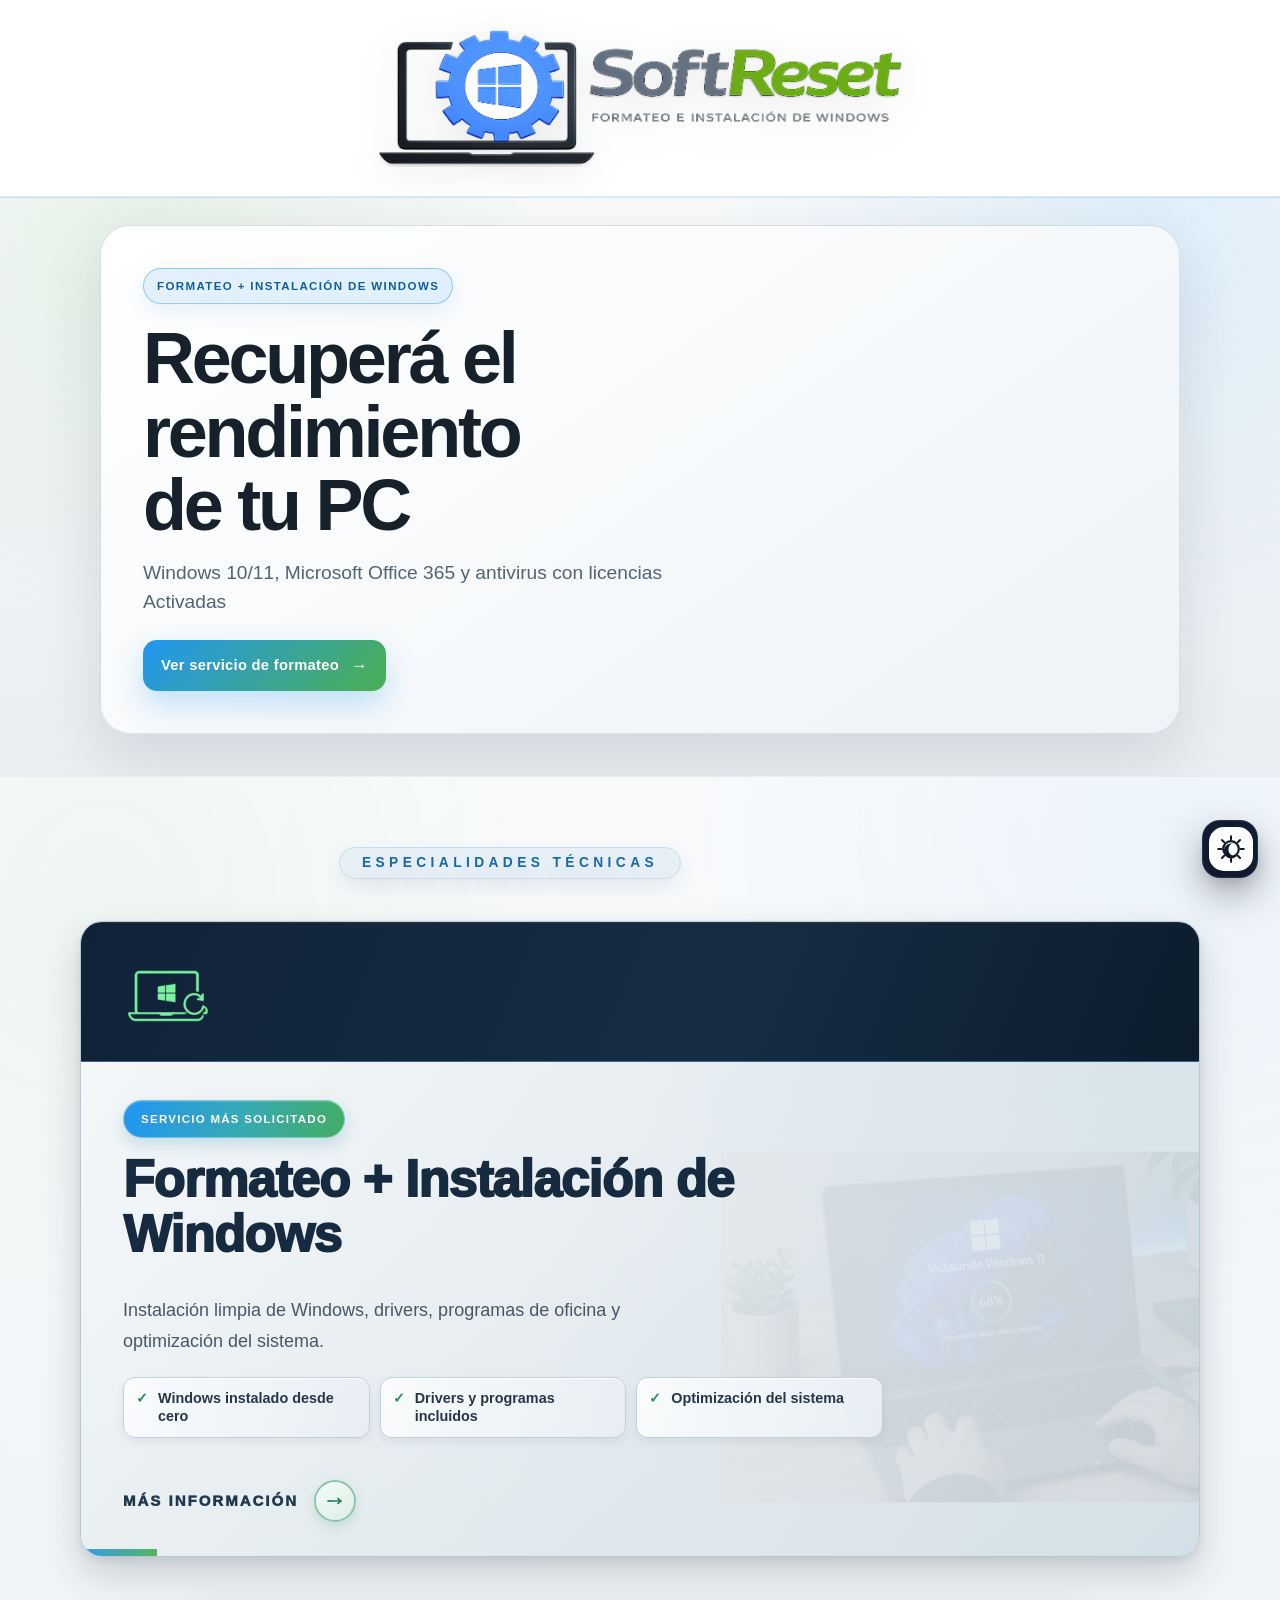
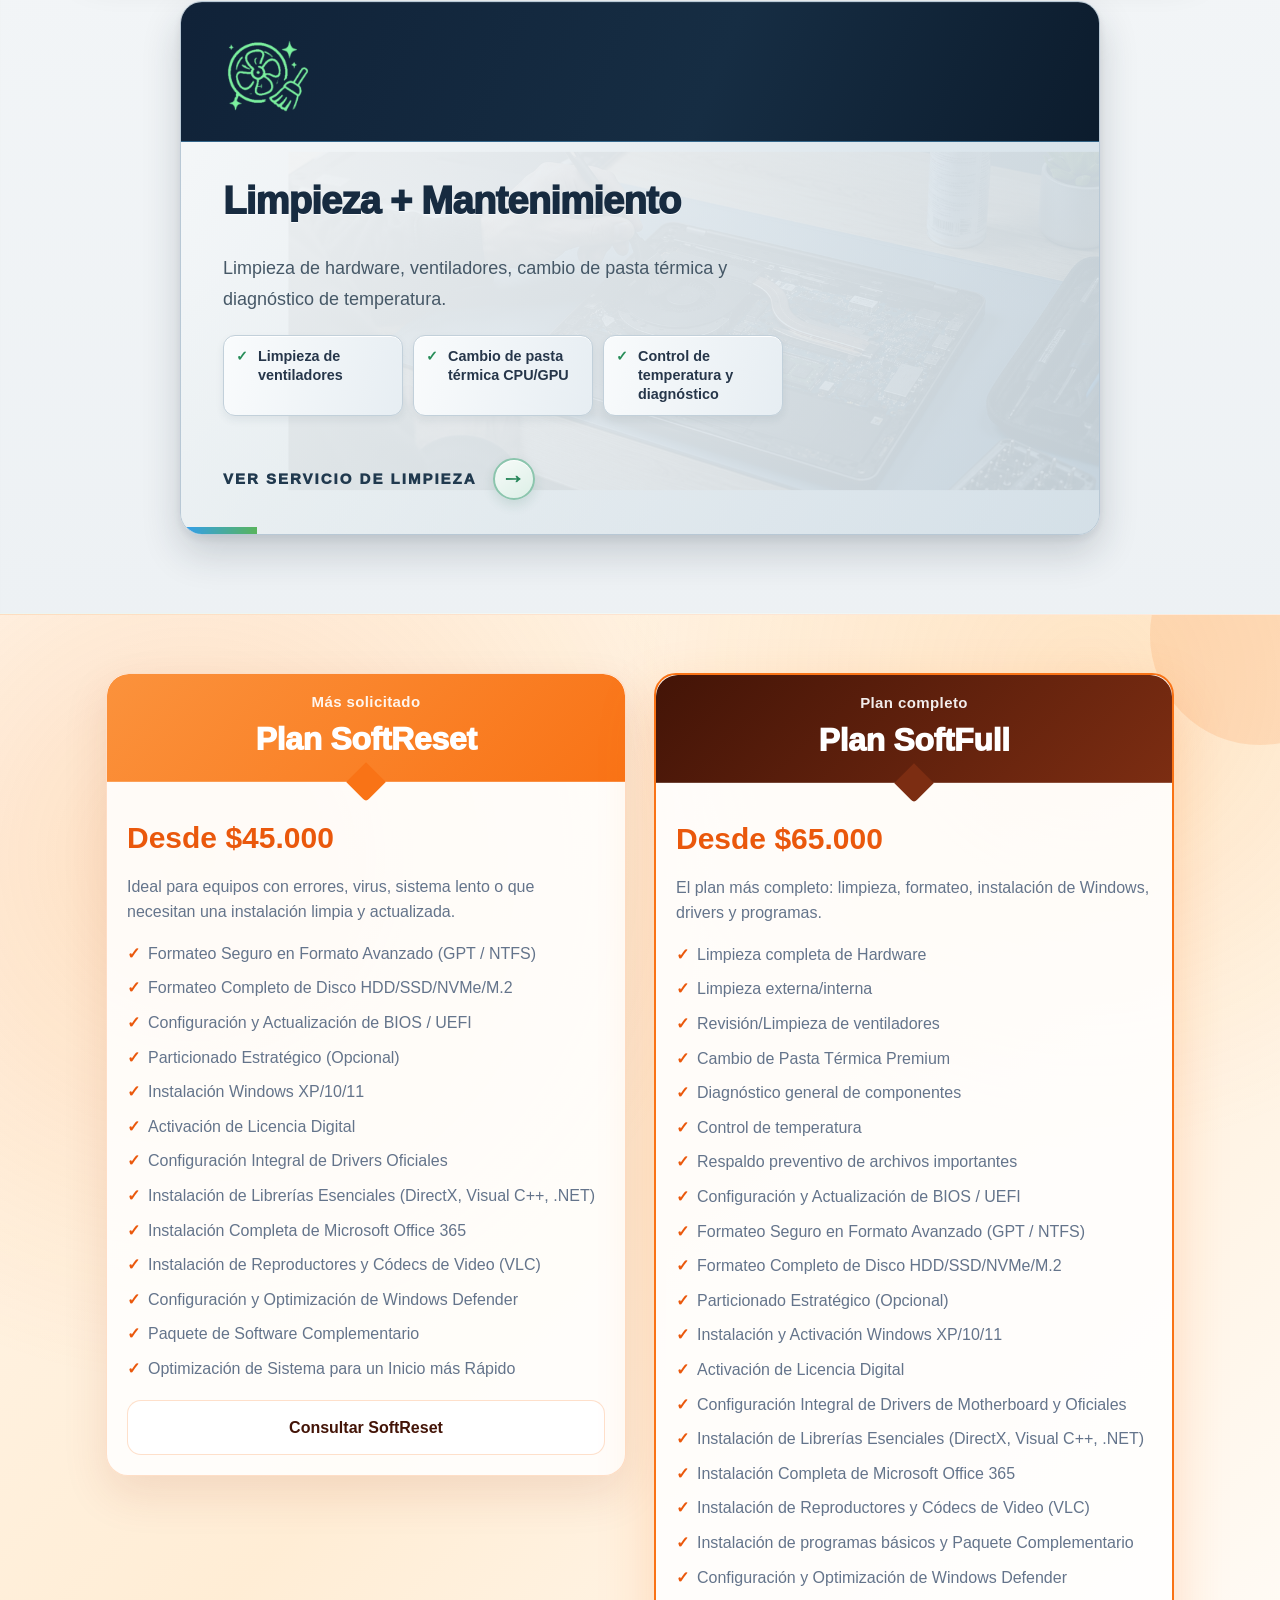
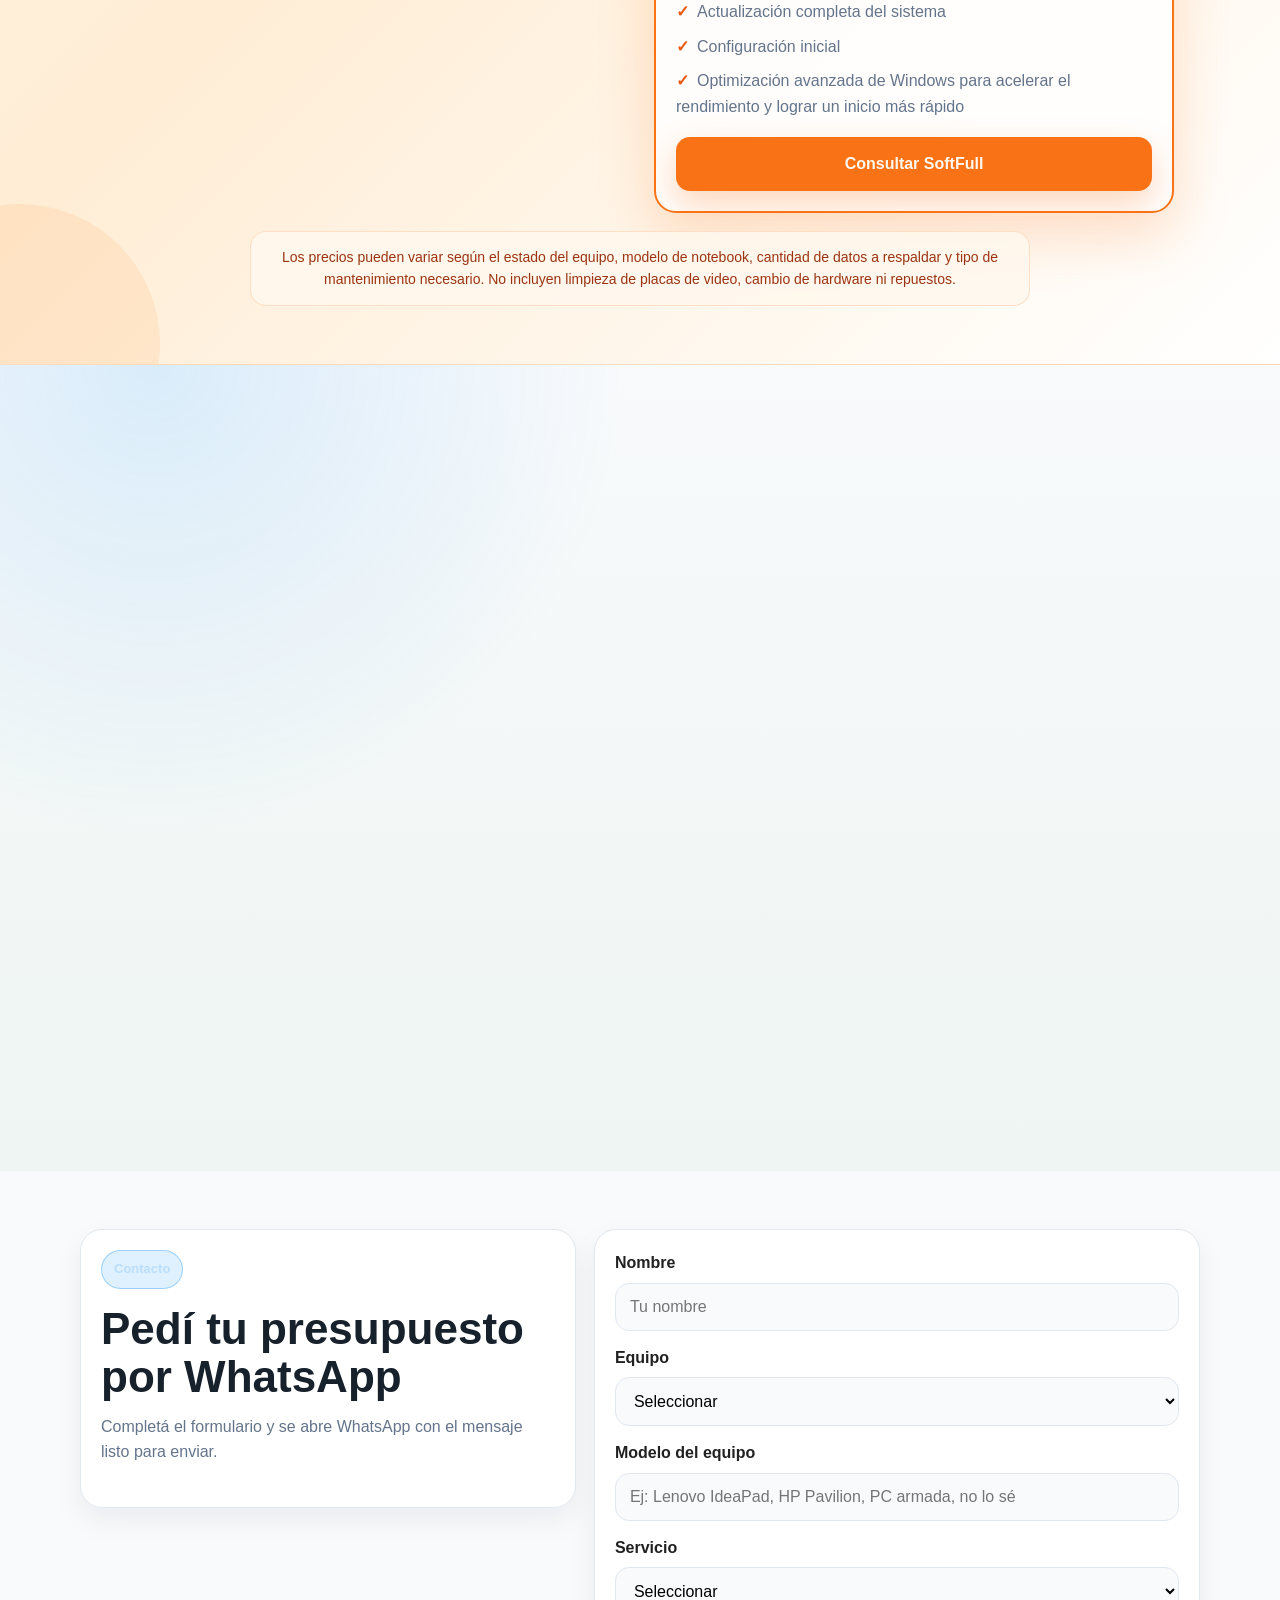
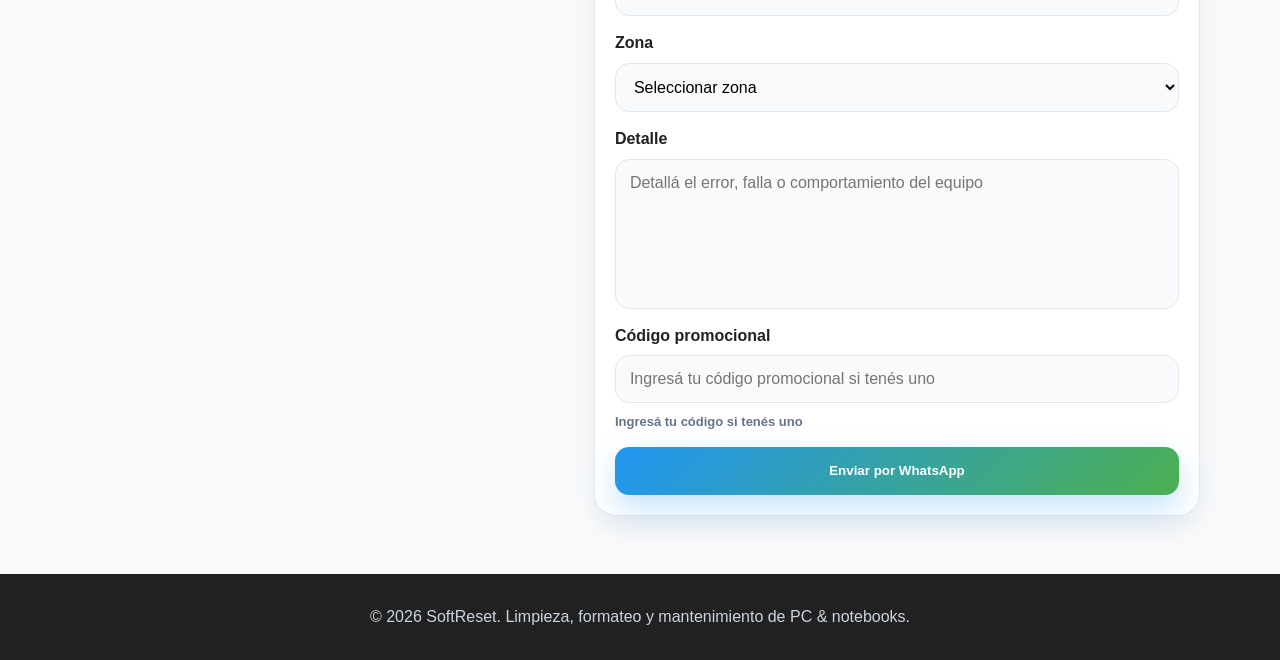
==== commit 4c7deff5: "Add files via upload" ====
--- a/index.html
+++ b/index.html
@@ -305,6 +305,23 @@
 <p>© 2026 SoftReset. Limpieza, formateo y mantenimiento de PC &amp; notebooks.</p>
 </div>
 </footer>
+<script>
+// Conserva el tema elegido al navegar a otra página, incluso si el sitio se abre localmente como file://.
+(() => {
+  const root = document.documentElement;
+  document.addEventListener('click', (event) => {
+    const link = event.target.closest('a[href]');
+    if (!link) return;
+    const href = link.getAttribute('href') || '';
+    if (!/formateo-instalacion-windows\.html(?:[?#]|$)/i.test(href)) return;
+    const theme = root.dataset.theme === 'dark' ? 'dark' : 'light';
+    try { localStorage.setItem('softreset-theme', theme); } catch (_) {}
+    const destination = new URL(link.href, window.location.href);
+    destination.searchParams.set('theme', theme);
+    link.href = destination.href;
+  }, true);
+})();
+</script>
 <script src="js/main.js"></script>
 </body>
 </html>
--- a/css/styles.css
+++ b/css/styles.css
@@ -9787,3 +9787,390 @@
 @media (prefers-reduced-motion: reduce) {
   .mobile-bottom-bar { transition: opacity .2s ease !important; }
 }
+
+/* SoftReset: tarjetas de servicios en blanco para el tema claro de la Home */
+html[data-theme="light"] #servicios .arc-service-card {
+  background: linear-gradient(145deg, #ffffff 0%, #f7f9fc 68%, #eef3f8 100%) !important;
+  border: 1px solid #dce4ed !important;
+  box-shadow: 0 18px 42px rgba(25, 43, 65, .12) !important;
+  color: #172334 !important;
+}
+html[data-theme="light"] #servicios .arc-service-card::before {
+  background: linear-gradient(90deg, rgba(255,255,255,.99) 0%, rgba(255,255,255,.94) 48%, rgba(255,255,255,.64) 100%),
+              radial-gradient(circle at 86% 44%, rgba(33,150,243,.08), transparent 34%) !important;
+}
+html[data-theme="light"] #servicios .arc-service-card .arc-service-bg {
+  opacity: .12 !important;
+  filter: saturate(.78) contrast(.96) brightness(1.08) !important;
+}
+html[data-theme="light"] #servicios .arc-service-content h3 {
+  color: #142238 !important;
+}
+html[data-theme="light"] #servicios .arc-service-content p {
+  color: #526174 !important;
+}
+html[data-theme="light"] #servicios .service-quick-benefits li {
+  color: #26364a !important;
+  background: rgba(255,255,255,.88) !important;
+  border-color: #dce5ee !important;
+  box-shadow: 0 2px 6px rgba(22,42,64,.035) !important;
+}
+html[data-theme="light"] #servicios .service-quick-benefits li::before {
+  color: #299b5a !important;
+}
+html[data-theme="light"] #servicios .arc-service-link {
+  color: #1d3148 !important;
+}
+html[data-theme="light"] #servicios .arc-service-link span {
+  color: #258b54 !important;
+  border-color: rgba(41,155,90,.42) !important;
+  background: rgba(41,155,90,.07) !important;
+}
+html[data-theme="light"] #servicios .arc-service-link:hover span {
+  color: #fff !important;
+  border-color: #299b5a !important;
+  background: #299b5a !important;
+}
+html[data-theme="light"] #servicios .service-priority-badge {
+  color: #0875b9 !important;
+  background: #e8f5ff !important;
+  border-color: #a9dcfb !important;
+}
+html[data-theme="light"] #servicios .arc-service-card:hover,
+html[data-theme="light"] #servicios .arc-service-card:focus-within,
+html[data-theme="light"] #servicios .arc-service-card:focus-visible,
+html[data-theme="light"] #servicios .arc-service-card.is-active {
+  border-color: #b8d9ee !important;
+  box-shadow: 0 24px 48px rgba(25, 43, 65, .16) !important;
+}
+html[data-theme="light"] #servicios .arc-service-card:focus-visible {
+  outline-color: rgba(33,150,243,.6) !important;
+}
+
+/* Ajuste visual del tema claro para los dos cuadros principales de servicios */
+html[data-theme="light"] #servicios .arc-service-card {
+  background: linear-gradient(145deg, #edf3f8 0%, #e5edf4 48%, #dce7f0 100%) !important;
+  border: 1px solid #c7d6e3 !important;
+  box-shadow: 0 20px 44px rgba(27, 48, 70, .16), inset 0 1px 0 rgba(255,255,255,.9) !important;
+  color: #17283d !important;
+}
+html[data-theme="light"] #servicios .arc-service-card::before {
+  background: linear-gradient(90deg, rgba(242,247,251,.97) 0%, rgba(235,242,248,.91) 46%, rgba(222,234,244,.72) 100%),
+              radial-gradient(circle at 88% 36%, rgba(48,143,205,.13), transparent 38%),
+              linear-gradient(180deg, rgba(255,255,255,.16), transparent 52%) !important;
+}
+html[data-theme="light"] #servicios .arc-service-card .arc-service-bg {
+  opacity: .19 !important;
+  filter: saturate(.9) contrast(1.02) brightness(1.02) !important;
+}
+html[data-theme="light"] #servicios .arc-service-icon {
+  display: grid !important;
+  place-items: center !important;
+  box-sizing: border-box !important;
+  padding: 12px !important;
+  border: 1px solid rgba(115, 164, 192, .42) !important;
+  border-radius: 22px !important;
+  background: linear-gradient(145deg, rgba(255,255,255,.94), rgba(220,235,245,.88)) !important;
+  box-shadow: 0 9px 22px rgba(34, 76, 108, .13), inset 0 1px 0 rgba(255,255,255,.95) !important;
+  color: #2cae72 !important;
+}
+html[data-theme="light"] #servicios .arc-service-icon img {
+  width: 100% !important;
+  height: 100% !important;
+  object-fit: contain !important;
+  filter: drop-shadow(0 3px 5px rgba(31, 94, 67, .12)) !important;
+}
+html[data-theme="light"] #servicios .arc-service-content h3 {
+  color: #14283f !important;
+  text-shadow: 0 1px 0 rgba(255,255,255,.65) !important;
+}
+html[data-theme="light"] #servicios .arc-service-content p {
+  color: #4b5d70 !important;
+}
+html[data-theme="light"] #servicios .service-quick-benefits li {
+  background: linear-gradient(100deg, rgba(255,255,255,.92), rgba(246,250,253,.88)) !important;
+  border-color: #cfdeea !important;
+  box-shadow: 0 3px 9px rgba(28, 54, 78, .045) !important;
+}
+html[data-theme="light"] #servicios .arc-service-card:hover,
+html[data-theme="light"] #servicios .arc-service-card:focus-within,
+html[data-theme="light"] #servicios .arc-service-card:focus-visible,
+html[data-theme="light"] #servicios .arc-service-card.is-active {
+  border-color: #9fc7df !important;
+  box-shadow: 0 25px 48px rgba(27, 57, 82, .19), inset 0 1px 0 rgba(255,255,255,.95) !important;
+}
+@media (max-width: 640px) {
+  html[data-theme="light"] #servicios .arc-service-icon {
+    padding: 10px !important;
+    border-radius: 19px !important;
+  }
+}
+
+
+/* SoftReset: tema claro refinado, con profundidad y personalidad para los cuadros de la Home */
+html[data-theme="light"] #servicios .arc-service-card {
+  position: relative !important;
+  isolation: isolate !important;
+  overflow: hidden !important;
+  border-radius: 22px !important;
+  border: 1px solid #b8d3e5 !important;
+  background:
+    radial-gradient(ellipse at 92% 8%, rgba(48, 164, 221, .19), transparent 38%),
+    radial-gradient(ellipse at 8% 96%, rgba(57, 176, 119, .10), transparent 34%),
+    linear-gradient(135deg, #f8fbff 0%, #e8f1f8 48%, #dce9f3 100%) !important;
+  box-shadow:
+    0 22px 46px rgba(24, 52, 78, .17),
+    0 5px 12px rgba(32, 74, 105, .07),
+    inset 0 1px 0 rgba(255,255,255,.98) !important;
+  color: #17283d !important;
+  transform: translateZ(0);
+}
+html[data-theme="light"] #servicios .arc-service-card::before {
+  background:
+    linear-gradient(112deg, rgba(246,250,254,.93) 0%, rgba(237,245,251,.82) 42%, rgba(220,235,246,.57) 100%),
+    radial-gradient(ellipse at 88% 28%, rgba(42, 151, 216, .15), transparent 42%),
+    radial-gradient(ellipse at 10% 90%, rgba(54, 173, 112, .09), transparent 34%) !important;
+  opacity: 1 !important;
+}
+html[data-theme="light"] #servicios .arc-service-card .arc-service-bg {
+  opacity: .27 !important;
+  filter: saturate(.98) contrast(1.06) brightness(1.02) !important;
+  transform: scale(1.025) !important;
+}
+html[data-theme="light"] #servicios .arc-service-card--primary {
+  border-bottom: 4px solid transparent !important;
+  border-image: linear-gradient(90deg, #249cf0, #38b77a) 1 !important;
+}
+html[data-theme="light"] #servicios .arc-service-card--secondary {
+  border-bottom: 4px solid transparent !important;
+  border-image: linear-gradient(90deg, #38b77a, #249cf0) 1 !important;
+}
+html[data-theme="light"] #servicios .arc-service-icon {
+  width: 86px !important;
+  height: 86px !important;
+  padding: 13px !important;
+  border: 1px solid rgba(100, 166, 202, .52) !important;
+  border-radius: 23px !important;
+  background: linear-gradient(145deg, rgba(255,255,255,.98), rgba(220,238,248,.92)) !important;
+  box-shadow: 0 12px 25px rgba(29, 77, 111, .16), inset 0 1px 0 rgba(255,255,255,1) !important;
+  color: #27ad70 !important;
+}
+html[data-theme="light"] #servicios .arc-service-icon img {
+  filter: saturate(1.18) contrast(1.06) drop-shadow(0 3px 6px rgba(31, 94, 67, .19)) !important;
+}
+html[data-theme="light"] #servicios .service-priority-badge {
+  border: 1px solid #8bcfff !important;
+  background: linear-gradient(110deg, #e8f5ff, #dcefff) !important;
+  box-shadow: 0 5px 14px rgba(34, 145, 213, .11), inset 0 1px 0 rgba(255,255,255,.95) !important;
+  color: #0875b9 !important;
+}
+html[data-theme="light"] #servicios .arc-service-content h3 {
+  color: #142943 !important;
+  text-shadow: 0 1px 0 rgba(255,255,255,.78) !important;
+}
+html[data-theme="light"] #servicios .arc-service-content p {
+  color: #435a72 !important;
+}
+html[data-theme="light"] #servicios .service-quick-benefits li {
+  border: 1px solid #c6dceb !important;
+  border-radius: 13px !important;
+  background: linear-gradient(105deg, rgba(255,255,255,.96), rgba(240,247,252,.94)) !important;
+  box-shadow: 0 5px 12px rgba(29, 63, 91, .065), inset 0 1px 0 rgba(255,255,255,.95) !important;
+}
+html[data-theme="light"] #servicios .service-quick-benefits li::before {
+  color: #2ca765 !important;
+  text-shadow: 0 1px 0 rgba(255,255,255,.8) !important;
+}
+html[data-theme="light"] #servicios .arc-service-link {
+  color: #172f49 !important;
+}
+html[data-theme="light"] #servicios .arc-service-link span {
+  border: 2px solid rgba(49, 171, 116, .54) !important;
+  background: linear-gradient(145deg, rgba(255,255,255,.88), rgba(223,244,234,.88)) !important;
+  box-shadow: 0 5px 13px rgba(38, 139, 96, .12), inset 0 1px 0 rgba(255,255,255,.95) !important;
+}
+html[data-theme="light"] #servicios .arc-service-card:hover,
+html[data-theme="light"] #servicios .arc-service-card:focus-within,
+html[data-theme="light"] #servicios .arc-service-card:focus-visible,
+html[data-theme="light"] #servicios .arc-service-card.is-active {
+  border-color: #8bbfdf !important;
+  box-shadow: 0 28px 55px rgba(24, 52, 78, .21), 0 7px 16px rgba(32, 74, 105, .09), inset 0 1px 0 rgba(255,255,255,1) !important;
+}
+@media (max-width: 640px) {
+  html[data-theme="light"] #servicios .arc-service-card { border-radius: 20px !important; }
+  html[data-theme="light"] #servicios .arc-service-icon { width: 80px !important; height: 80px !important; padding: 11px !important; border-radius: 21px !important; }
+  html[data-theme="light"] #servicios .arc-service-card .arc-service-bg { opacity: .24 !important; }
+}
+
+
+/* SoftReset: refinamiento del tema claro, más contraste y menos aspecto lavado */
+html[data-theme="light"] #servicios .arc-service-card {
+  border: 1px solid #b8c8d5 !important;
+  border-radius: 22px !important;
+  background:
+    radial-gradient(ellipse at 92% 8%, rgba(66, 145, 190, .13), transparent 38%),
+    radial-gradient(ellipse at 8% 96%, rgba(70, 142, 111, .08), transparent 34%),
+    linear-gradient(145deg, #f0f3f5 0%, #e4eaee 48%, #d8e1e7 100%) !important;
+  box-shadow: 0 18px 38px rgba(27, 43, 57, .19), 0 4px 10px rgba(30, 52, 70, .08), inset 0 1px 0 rgba(255,255,255,.95) !important;
+}
+html[data-theme="light"] #servicios .arc-service-card::before {
+  background: linear-gradient(125deg, rgba(247,249,250,.88), rgba(226,234,239,.72) 60%, rgba(208,222,231,.56)) !important;
+  opacity: 1 !important;
+}
+html[data-theme="light"] #servicios .arc-service-card .arc-service-bg {
+  opacity: .20 !important;
+  filter: saturate(.72) contrast(1.08) brightness(1.03) !important;
+}
+html[data-theme="light"] #servicios .arc-service-icon {
+  width: 78px !important;
+  height: 78px !important;
+  padding: 12px !important;
+  border: 1px solid #b4c6d2 !important;
+  border-radius: 20px !important;
+  background: linear-gradient(145deg, #f9fbfc 0%, #dce5eb 100%) !important;
+  box-shadow: 0 9px 20px rgba(30, 54, 72, .15), inset 0 1px 0 rgba(255,255,255,.98) !important;
+  color: #27885a !important;
+}
+html[data-theme="light"] #servicios .arc-service-icon img {
+  filter: saturate(.82) brightness(.82) contrast(1.12) drop-shadow(0 2px 3px rgba(28, 81, 57, .22)) !important;
+}
+html[data-theme="light"] #servicios .service-priority-badge {
+  border: 1px solid #8bbbd7 !important;
+  background: linear-gradient(110deg, #dcebf4 0%, #c8e0ee 100%) !important;
+  box-shadow: 0 4px 10px rgba(30, 75, 101, .10), inset 0 1px 0 rgba(255,255,255,.95) !important;
+  color: #155d87 !important;
+}
+html[data-theme="light"] #servicios .arc-service-content h3 {
+  color: #172b40 !important;
+  text-shadow: 0 1px 0 rgba(255,255,255,.72) !important;
+}
+html[data-theme="light"] #servicios .arc-service-content p { color: #465867 !important; }
+html[data-theme="light"] #servicios .service-quick-benefits li {
+  border: 1px solid #c2d0da !important;
+  border-radius: 12px !important;
+  background: linear-gradient(105deg, rgba(250,252,253,.96), rgba(231,238,243,.96)) !important;
+  box-shadow: 0 4px 9px rgba(31, 51, 66, .07), inset 0 1px 0 rgba(255,255,255,.98) !important;
+}
+html[data-theme="light"] #servicios .service-quick-benefits li::before {
+  color: #278d59 !important;
+  text-shadow: 0 1px 0 rgba(255,255,255,.8) !important;
+}
+html[data-theme="light"] #servicios .arc-service-link { color: #20394e !important; }
+html[data-theme="light"] #servicios .arc-service-link span {
+  border: 2px solid #8bc5ad !important;
+  background: linear-gradient(145deg, #f7fbf9, #dcefe6) !important;
+  box-shadow: 0 5px 12px rgba(37, 105, 76, .14), inset 0 1px 0 rgba(255,255,255,.98) !important;
+  color: #27865a !important;
+}
+html[data-theme="light"] #servicios .arc-service-card:hover,
+html[data-theme="light"] #servicios .arc-service-card:focus-within,
+html[data-theme="light"] #servicios .arc-service-card:focus-visible,
+html[data-theme="light"] #servicios .arc-service-card.is-active {
+  border-color: #8bb6ce !important;
+  box-shadow: 0 24px 44px rgba(27, 43, 57, .22), 0 6px 13px rgba(30, 52, 70, .10), inset 0 1px 0 rgba(255,255,255,.98) !important;
+}
+@media (max-width: 640px) {
+  html[data-theme="light"] #servicios .arc-service-icon { width: 74px !important; height: 74px !important; padding: 11px !important; border-radius: 19px !important; }
+  html[data-theme="light"] #servicios .arc-service-card .arc-service-bg { opacity: .17 !important; }
+}
+
+/* Home: encabezado horizontal azul para las tarjetas del tema claro */
+html[data-theme="light"] #servicios .arc-service-card {
+  padding-top: 178px !important;
+  overflow: hidden !important;
+  position: relative !important;
+}
+html[data-theme="light"] #servicios .arc-service-card .arc-service-icon {
+  position: absolute !important;
+  z-index: 4 !important;
+  top: 0 !important;
+  left: 0 !important;
+  right: 0 !important;
+  width: 100% !important;
+  height: 140px !important;
+  box-sizing: border-box !important;
+  margin: 0 !important;
+  padding: 0 38px 17px !important;
+  display: flex !important;
+  align-items: flex-end !important;
+  justify-content: flex-start !important;
+  border: 0 !important;
+  border-radius: 0 !important;
+  background: linear-gradient(112deg, #102238 0%, #162d43 58%, #0c1c2d 100%) !important;
+  box-shadow: inset 0 -1px 0 rgba(91, 174, 225, .48), inset 0 1px 0 rgba(255,255,255,.08) !important;
+}
+html[data-theme="light"] #servicios .arc-service-card .arc-service-icon img {
+  display: block !important;
+  width: 86px !important;
+  height: 68px !important;
+  max-width: none !important;
+  object-fit: contain !important;
+  object-position: left bottom !important;
+  padding: 0 !important;
+  margin: 0 !important;
+  filter: none !important;
+  drop-shadow: none !important;
+}
+html[data-theme="light"] #servicios .arc-service-content {
+  position: relative !important;
+  z-index: 2 !important;
+}
+html[data-theme="light"] #servicios .service-priority-badge {
+  display: inline-flex !important;
+  align-items: center !important;
+  min-height: 38px !important;
+  padding: 8px 17px !important;
+  border: 1px solid #8bc7e9 !important;
+  border-radius: 999px !important;
+  background: linear-gradient(110deg, #e8f5fc 0%, #d6eaf5 100%) !important;
+  box-shadow: 0 7px 16px rgba(26, 90, 130, .12), inset 0 1px 0 rgba(255,255,255,.95) !important;
+  color: #155d87 !important;
+  letter-spacing: .11em !important;
+}
+@media (max-width: 640px) {
+  html[data-theme="light"] #servicios .arc-service-card { padding-top: 164px !important; }
+  html[data-theme="light"] #servicios .arc-service-card .arc-service-icon {
+    height: 128px !important;
+    padding: 0 27px 15px !important;
+  }
+  html[data-theme="light"] #servicios .arc-service-card .arc-service-icon img {
+    width: 78px !important;
+    height: 62px !important;
+  }
+}
+
+
+/* Ajuste solicitado: icono de cabecera más visible y badge con el degradado del CTA */
+html[data-theme="light"] #servicios .arc-service-card .arc-service-icon img {
+  width: 112px !important;
+  height: 86px !important;
+  object-fit: contain !important;
+  object-position: left bottom !important;
+}
+html[data-theme="light"] #servicios .service-priority-badge {
+  width: fit-content !important;
+  max-width: max-content !important;
+  background: linear-gradient(105deg, #2196f3 0%, #36a9b7 52%, #43ad63 100%) !important;
+  color: #ffffff !important;
+  border: 1px solid rgba(255,255,255,.35) !important;
+  box-shadow: 0 7px 16px rgba(35, 143, 173, .22), inset 0 1px 0 rgba(255,255,255,.18) !important;
+}
+@media (max-width: 640px) {
+  html[data-theme="light"] #servicios .arc-service-card .arc-service-icon img {
+    width: 100px !important;
+    height: 78px !important;
+  }
+}
+
+
+/* Corrección fina: igualar la presencia del icono en el encabezado claro al oscuro */
+html[data-theme="light"] #servicios .arc-service-card .arc-service-icon img {
+  width: 128px !important;
+  height: 98px !important;
+}
+@media (max-width: 640px) {
+  html[data-theme="light"] #servicios .arc-service-card .arc-service-icon img {
+    width: 116px !important;
+    height: 88px !important;
+  }
+}
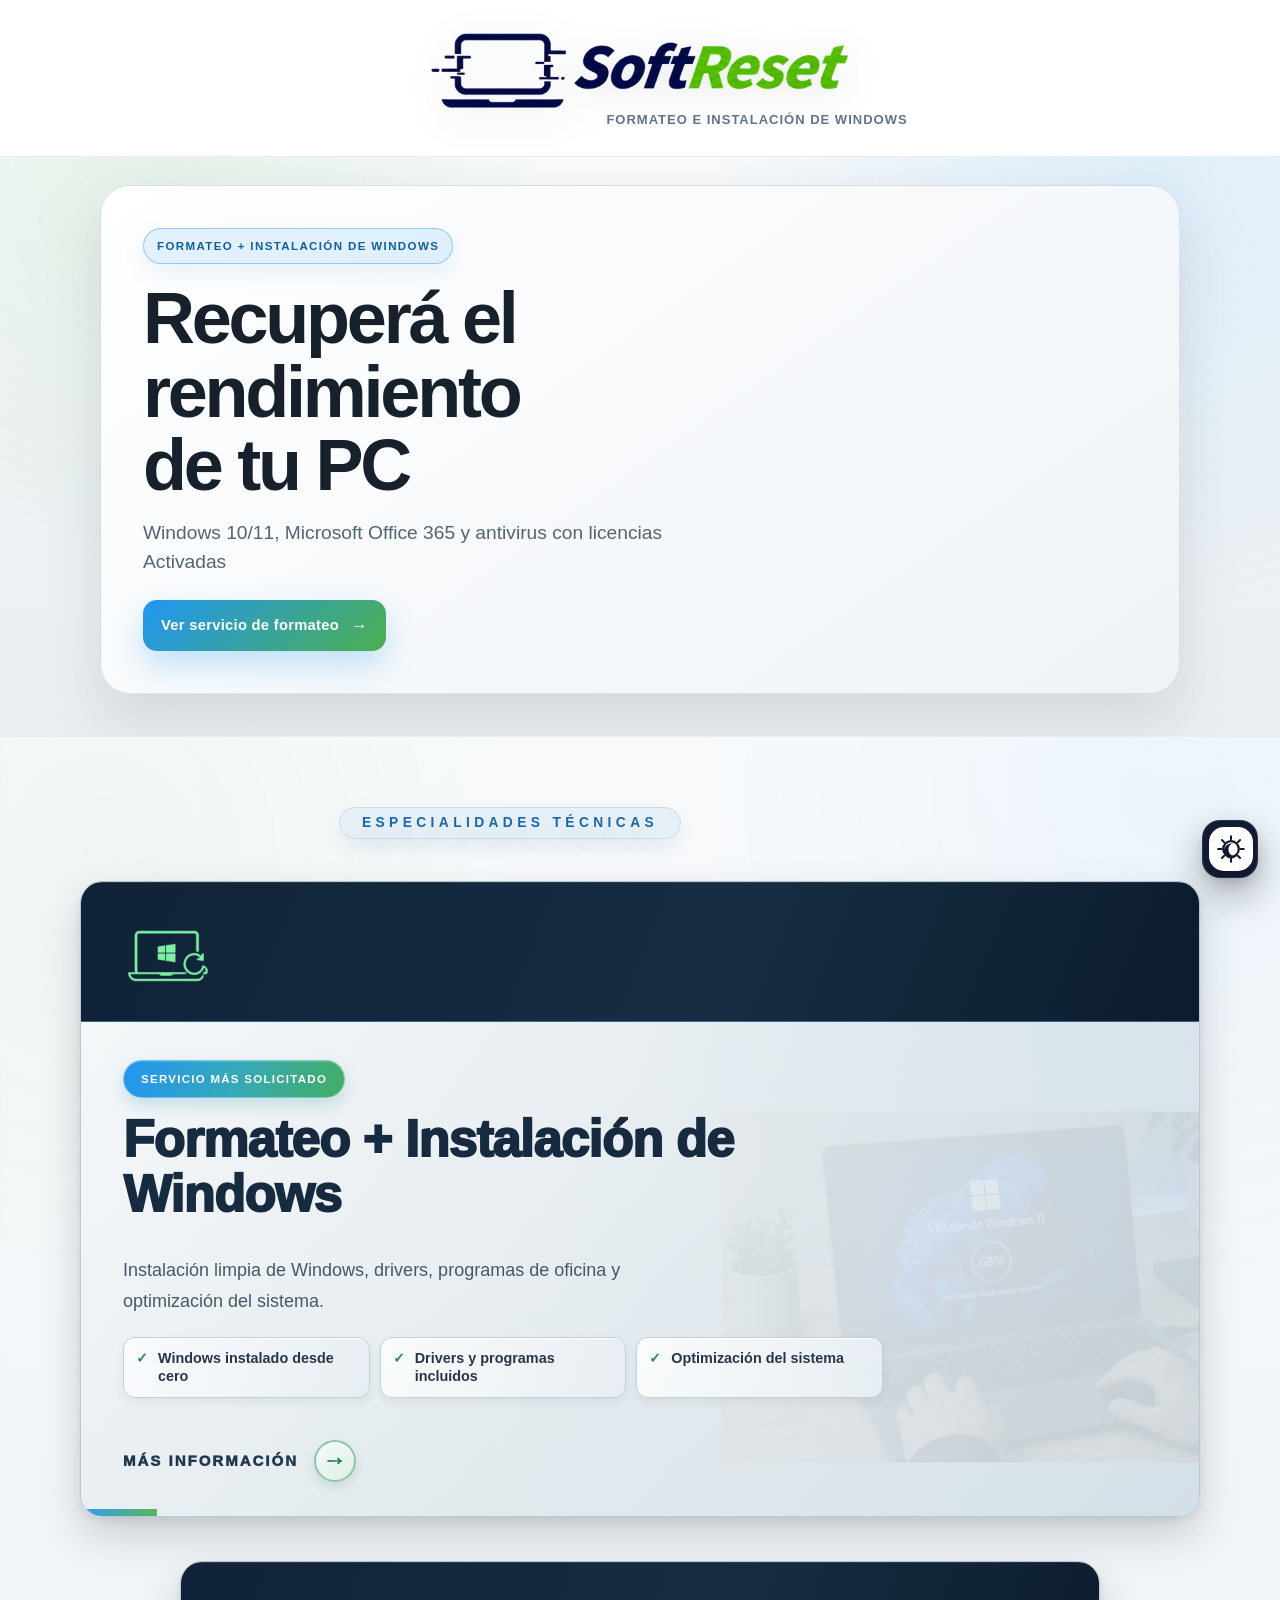
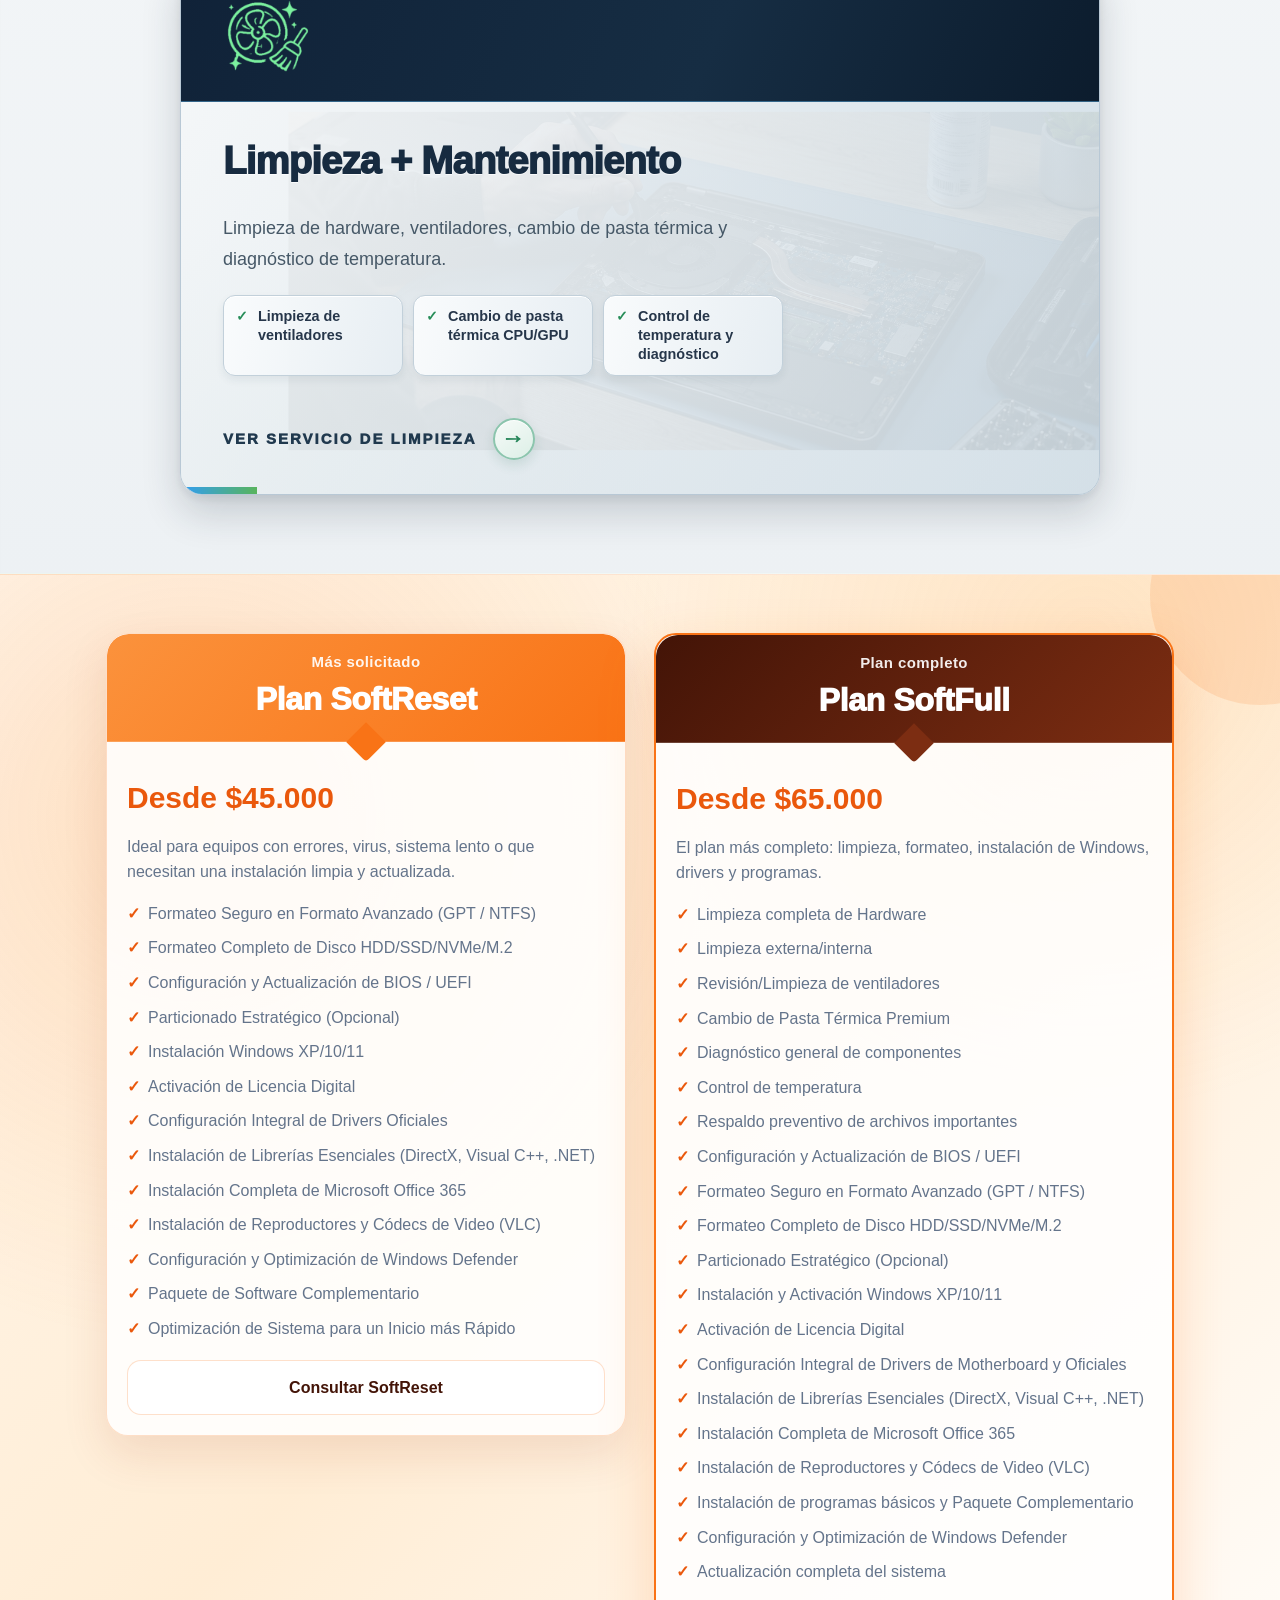
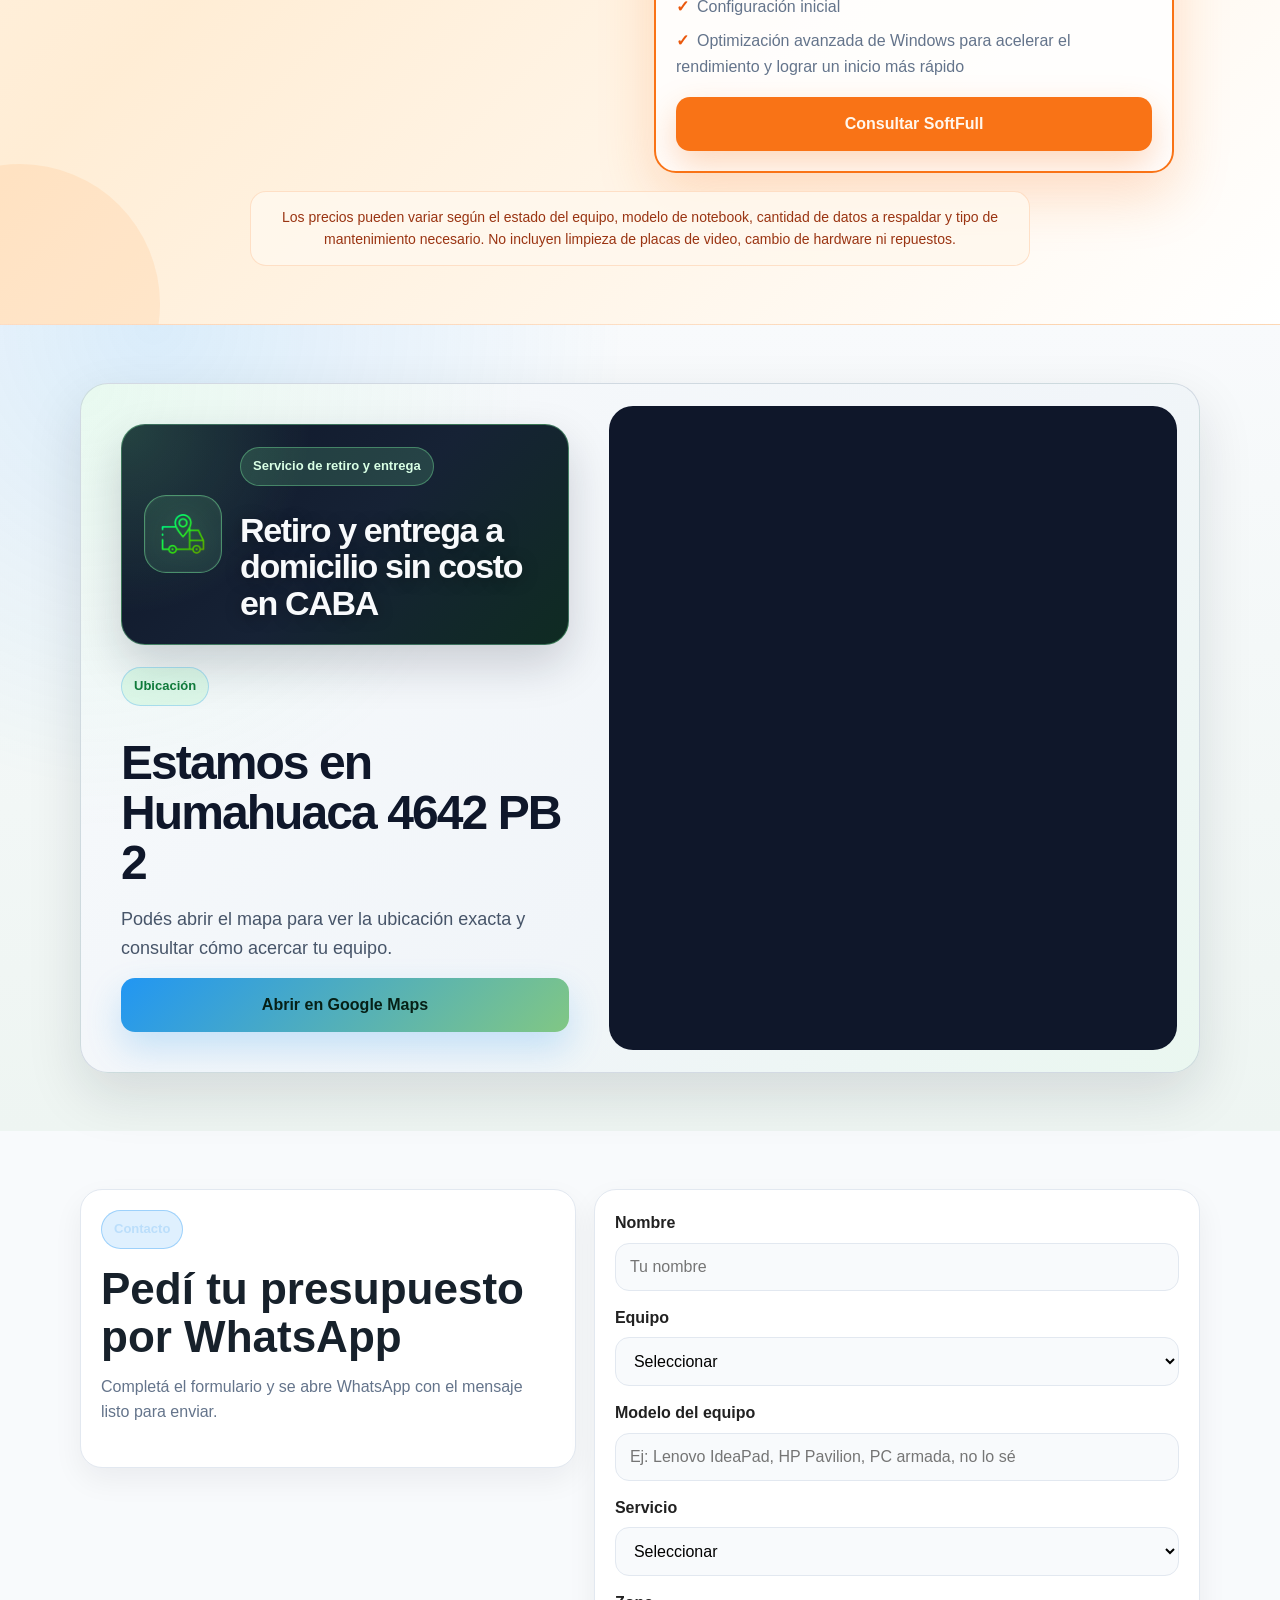
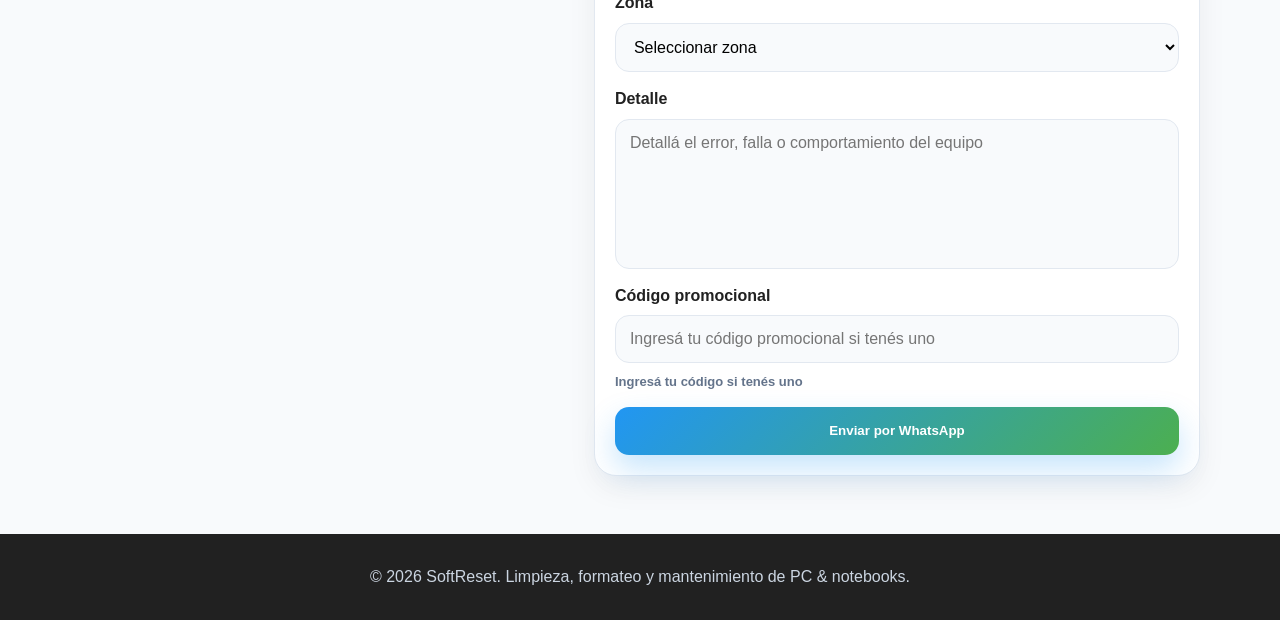
==== commit dc9cf791: "Add files via upload" ====
--- a/index.html
+++ b/index.html
@@ -7,13 +7,99 @@
 <meta content="Formateo e instalación de Windows para PC y notebooks: instalación limpia, drivers, programas, optimización y mantenimiento técnico." name="description"/>
 <title>SoftReset | Formateo e instalación de Windows para PC y notebooks</title>
 <script id="initialThemeScript">(function(){try{var t=localStorage.getItem('softreset-theme');document.documentElement.dataset.theme=t==='dark'?'dark':'light';}catch(e){document.documentElement.dataset.theme='light';}})();</script><link href="css/styles.css" rel="stylesheet"/>
+
+<style id="softreset-logo-final-integration">
+/* Integración del logotipo SoftReset en la Home: solo cabecera y marca. */
+#siteHeader.site-header--horizontal-logo {
+  background: #ffffff !important;
+  background-image: none !important;
+  border-bottom: 1px solid rgba(10, 30, 60, .08) !important;
+  box-shadow: none !important;
+}
+html[data-theme="dark"] #siteHeader.site-header--horizontal-logo {
+  background: #080f1d !important;
+  border-bottom-color: rgba(255,255,255,.08) !important;
+}
+#siteHeader.site-header--horizontal-logo > .container.header-content {
+  width: 100% !important;
+  max-width: none !important;
+  min-height: 136px !important;
+  height: 136px !important;
+  padding: 12px 16px 10px !important;
+  margin: 0 auto !important;
+  display: flex !important;
+  align-items: center !important;
+  justify-content: center !important;
+  box-sizing: border-box !important;
+  background: transparent !important;
+}
+#siteHeader.site-header--horizontal-logo .brand-logo--horizontal {
+  width: min(600px, 94vw) !important;
+  max-width: 600px !important;
+  margin: 0 auto !important;
+  padding: 0 !important;
+  display: flex !important;
+  flex-direction: column !important;
+  align-items: stretch !important;
+  justify-content: center !important;
+  gap: 2px !important;
+  background: transparent !important;
+  text-decoration: none !important;
+}
+#siteHeader.site-header--horizontal-logo .brand-logo--horizontal img {
+  display: block !important;
+  width: 100% !important;
+  max-width: 100% !important;
+  height: auto !important;
+  max-height: none !important;
+  margin: 0 !important;
+  padding: 0 !important;
+  object-fit: contain !important;
+  object-position: center !important;
+  background: transparent !important;
+  border: 0 !important;
+  border-radius: 0 !important;
+  box-shadow: none !important;
+}
+#siteHeader.site-header--horizontal-logo .brand-logo--horizontal .brand-subtitle {
+  display: block !important;
+  width: 61% !important;
+  margin: 0 0 0 39% !important;
+  padding: 0 !important;
+  box-sizing: border-box !important;
+  color: #64748b !important;
+  font-size: clamp(9px, 1.1vw, 13px) !important;
+  font-weight: 700 !important;
+  line-height: 1.2 !important;
+  letter-spacing: clamp(.45px, .09vw, 1px) !important;
+  text-align: center !important;
+  white-space: nowrap !important;
+}
+html[data-theme="dark"] #siteHeader.site-header--horizontal-logo .brand-logo--horizontal .brand-subtitle {
+  color: #aab7c9 !important;
+}
+@media (max-width: 600px) {
+  #siteHeader.site-header--horizontal-logo > .container.header-content {
+    min-height: 104px !important;
+    height: 104px !important;
+    padding: 8px 10px !important;
+  }
+  #siteHeader.site-header--horizontal-logo .brand-logo--horizontal {
+    width: 96vw !important;
+  }
+  #siteHeader.site-header--horizontal-logo .brand-logo--horizontal .brand-subtitle {
+    font-size: clamp(7px, 2vw, 10px) !important;
+    letter-spacing: .35px !important;
+  }
+}
+</style>
 </head>
 <body>
 <!-- Barra superior -->
 <header class="site-header site-header--horizontal-logo" id="siteHeader">
 <div class="container header-content">
 <a aria-label="SoftReset inicio" class="brand brand-logo brand-logo--horizontal" href="#inicio">
-<img alt="SoftReset" src="assets/img/softreset-logo-horizontal.png"/>
+<img alt="SoftReset" src="assets/img/softreset-logo-horizontal.png" data-logo-light="assets/img/softreset-logo-horizontal.png" data-logo-dark="assets/img/softreset-logo-horizontal-dark.png"/><span class="brand-subtitle">FORMATEO E INSTALACIÓN DE WINDOWS</span>
 </a>
 </div>
 </header>
@@ -323,5 +409,33 @@
 })();
 </script>
 <script src="js/main.js"></script>
+
+<style id="softreset-subtitle-under-brand-name">
+/* El subtítulo queda debajo del nombre SoftReset, alineado con el texto y no con la notebook. */
+.site-header.site-header--horizontal-logo .brand-logo--horizontal { display:flex !important; flex-direction:column !important; align-items:stretch !important; justify-content:center !important; gap:0 !important; }
+.site-header.site-header--horizontal-logo .brand-logo--horizontal img { display:block !important; margin:0 auto !important; }
+.site-header.site-header--horizontal-logo .brand-logo--horizontal .brand-subtitle { display:block !important; box-sizing:border-box !important; width:65% !important; margin:0 0 0 35% !important; padding:0 !important; text-align:center !important; white-space:nowrap !important; font-size:clamp(7px, 1.05vw, 11px) !important; line-height:1.15 !important; letter-spacing:clamp(.55px, .13vw, 1.25px) !important; font-weight:700 !important; color:#8b98a8 !important; }
+html[data-theme="light"] .site-header.site-header--horizontal-logo .brand-subtitle { color:#64748b !important; }
+.header .logo { display:flex !important; flex-direction:column !important; align-items:stretch !important; justify-content:center !important; gap:0 !important; }
+.header .logo img { display:block !important; margin:0 auto !important; }
+.header .logo .brand-subtitle { display:block !important; box-sizing:border-box !important; width:65% !important; margin:0 0 0 35% !important; text-align:center !important; white-space:nowrap !important; font-size:clamp(7px, 1.05vw, 11px) !important; line-height:1.15 !important; letter-spacing:clamp(.55px, .13vw, 1.25px) !important; font-weight:700 !important; color:#8b98a8 !important; }
+html[data-theme="light"] .header .logo .brand-subtitle { color:#64748b !important; }
+@media(max-width:500px) { .site-header.site-header--horizontal-logo .brand-logo--horizontal .brand-subtitle, .header .logo .brand-subtitle { font-size:7px !important; letter-spacing:.5px !important; } }
+</style>
+
+
+<style id="softreset-unified-brand-header">
+/* El fondo del encabezado coincide exactamente con el fondo plano del logo. */
+.site-header.site-header--horizontal-logo { background:#ffffff !important; background-image:none !important; backdrop-filter:none !important; -webkit-backdrop-filter:none !important; border-bottom-color:rgba(10,30,60,.08) !important; }
+html[data-theme="dark"] .site-header.site-header--horizontal-logo { background:#080f1d !important; border-bottom-color:rgba(255,255,255,.08) !important; }
+.site-header.site-header--horizontal-logo .header-content { justify-content:center !important; min-height:156px !important; padding:10px 0 13px !important; box-sizing:border-box !important; }
+.site-header.site-header--horizontal-logo .brand-logo--horizontal { display:flex !important; flex-direction:column !important; align-items:stretch !important; justify-content:center !important; gap:0 !important; width:min(600px,94vw) !important; margin:0 auto !important; }
+.site-header.site-header--horizontal-logo .brand-logo--horizontal img { display:block !important; width:100% !important; max-width:100% !important; height:auto !important; max-height:none !important; object-fit:contain !important; margin:0 auto !important; }
+.site-header.site-header--horizontal-logo .brand-logo--horizontal .brand-subtitle { display:block !important; box-sizing:border-box !important; width:65% !important; margin:0 0 0 35% !important; padding:0 0 2px !important; text-align:center !important; white-space:nowrap !important; font-size:clamp(10px,1.15vw,14px) !important; line-height:1.25 !important; letter-spacing:clamp(.7px,.12vw,1.2px) !important; font-weight:700 !important; color:#64748b !important; }
+html[data-theme="dark"] .site-header.site-header--horizontal-logo .brand-logo--horizontal .brand-subtitle { color:#aab7c9 !important; }
+@media(max-width:600px) { .site-header.site-header--horizontal-logo .header-content { min-height:120px !important; padding:9px 0 11px !important; } .site-header.site-header--horizontal-logo .brand-logo--horizontal { width:96% !important; gap:0 !important; } .site-header.site-header--horizontal-logo .brand-logo--horizontal .brand-subtitle { font-size:clamp(9px,2.3vw,11px) !important; letter-spacing:.55px !important; } }
+</style>
+<script id="softreset-theme-logo-sync">(function(){function sync(){var dark=document.documentElement.dataset.theme==='dark';document.querySelectorAll('img[data-logo-light][data-logo-dark]').forEach(function(img){var src=dark?img.getAttribute('data-logo-dark'):img.getAttribute('data-logo-light');if(src&&img.getAttribute('src')!==src)img.setAttribute('src',src);});}sync();new MutationObserver(sync).observe(document.documentElement,{attributes:true,attributeFilter:['data-theme']});window.addEventListener('pageshow',sync);})();</script>
+
 </body>
 </html>
--- a/css/styles.css
+++ b/css/styles.css
@@ -10174,3 +10174,93 @@
     height: 88px !important;
   }
 }
+
+
+/* Las imágenes de las cuatro tarjetas llenan por completo el área visual.
+   La tarjeta controla el recorte; la imagen no conserva esquinas independientes. */
+body.formateo-page.services-vertical-page .service-image-card {
+  overflow: hidden !important;
+  border-radius: 0 !important;
+}
+body.formateo-page.services-vertical-page .service-image-card .service-card-cover {
+  width: 100% !important;
+  min-width: 0 !important;
+  background-size: cover !important;
+  background-position: center center !important;
+  background-repeat: no-repeat !important;
+  border-radius: 0 !important;
+  overflow: hidden !important;
+}
+body.formateo-page.services-vertical-page .service-card-cover img,
+body.formateo-page.services-vertical-page .service-image-card img {
+  display: block !important;
+  width: 100% !important;
+  height: 100% !important;
+  max-width: none !important;
+  object-fit: cover !important;
+  object-position: center center !important;
+  border-radius: 0 !important;
+}
+
+
+/* V174 — Logo horizontal SoftReset con mayor presencia en Home y páginas internas compartidas */
+.site-header.site-header--horizontal-logo .brand-logo--horizontal img {
+  width: min(850px, 96vw) !important;
+  max-width: 100% !important;
+  max-height: 176px !important;
+  height: auto !important;
+  object-fit: contain !important;
+}
+.site-header.site-header--horizontal-logo .header-content {
+  min-height: 174px !important;
+  height: 174px !important;
+}
+@media (max-width: 760px) {
+  .site-header.site-header--horizontal-logo .header-content {
+    min-height: 148px !important;
+    height: 148px !important;
+  }
+  .site-header.site-header--horizontal-logo .brand-logo--horizontal img {
+    width: min(680px, 96vw) !important;
+    max-height: 136px !important;
+  }
+}
+@media (max-width: 420px) {
+  .site-header.site-header--horizontal-logo .header-content {
+    min-height: 132px !important;
+    height: 132px !important;
+  }
+  .site-header.site-header--horizontal-logo .brand-logo--horizontal img {
+    width: 96vw !important;
+    max-height: 120px !important;
+  }
+}
+
+
+/* V175 — El fondo del encabezado coincide exactamente con el lienzo de los logos SoftReset. */
+html[data-theme="dark"] .site-header.site-header--horizontal-logo,
+html[data-theme="dark"] .site-header.site-header--horizontal-logo > .container,
+html[data-theme="dark"] .site-header.site-header--horizontal-logo .header-content,
+html[data-theme="dark"] .site-header.site-header--horizontal-logo .brand-logo--horizontal {
+  background-color: #080f1d !important;
+  background-image: none !important;
+  border-color: rgba(255,255,255,.08) !important;
+  box-shadow: none !important;
+}
+html[data-theme="light"] .site-header.site-header--horizontal-logo,
+html[data-theme="light"] .site-header.site-header--horizontal-logo > .container,
+html[data-theme="light"] .site-header.site-header--horizontal-logo .header-content,
+html[data-theme="light"] .site-header.site-header--horizontal-logo .brand-logo--horizontal {
+  background-color: #ffffff !important;
+  background-image: none !important;
+  border-color: rgba(10,30,60,.08) !important;
+  box-shadow: none !important;
+}
+
+
+/* Subtítulo de marca restaurado bajo el logotipo horizontal */
+.brand-logo--horizontal { flex-direction: column; align-items: center; justify-content: center; gap: 2px; }
+.brand-logo--horizontal img { display:block; }
+.brand-subtitle { display:block; font-size:9px; line-height:1.2; letter-spacing:1.35px; font-weight:700; text-align:center; color:#8b98a8; }
+html[data-theme="light"] .brand-subtitle { color:#64748b; }
+@media (max-width:700px) { .brand-subtitle { font-size:8px; letter-spacing:1px; } }
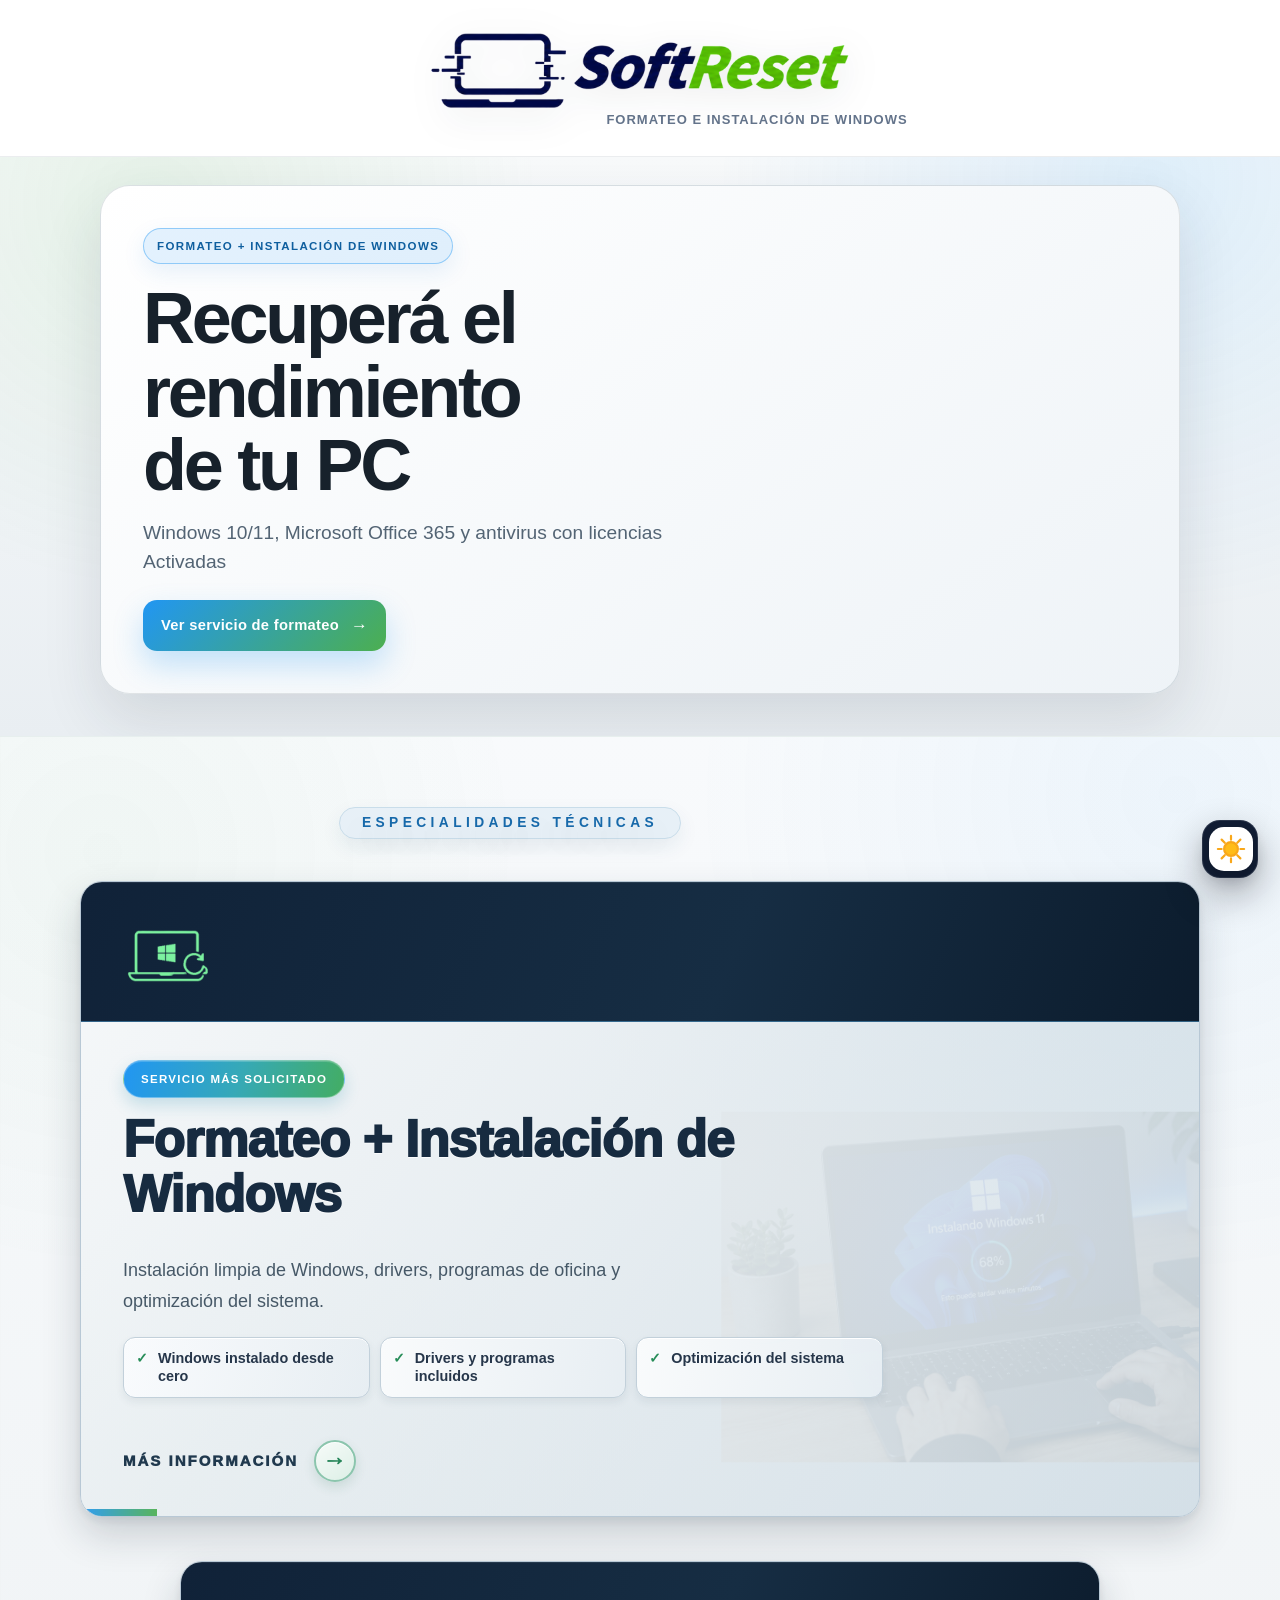
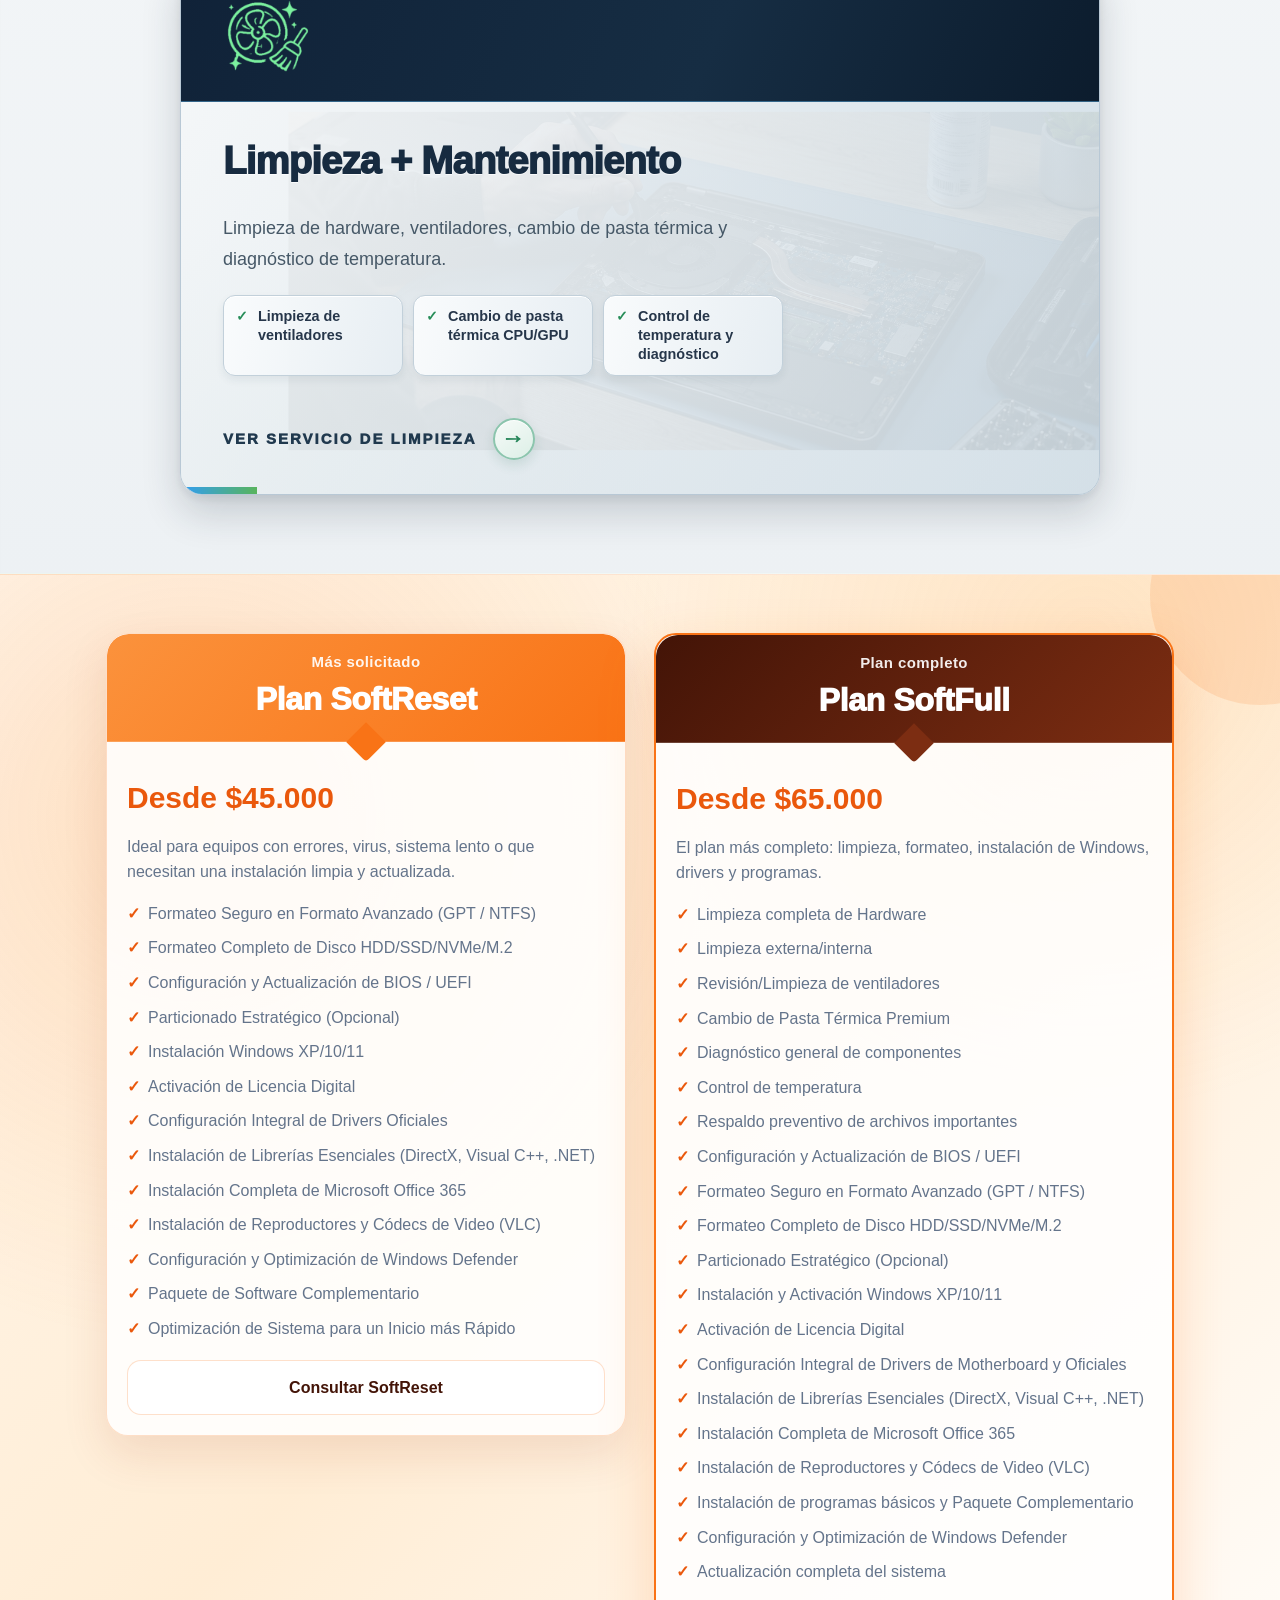
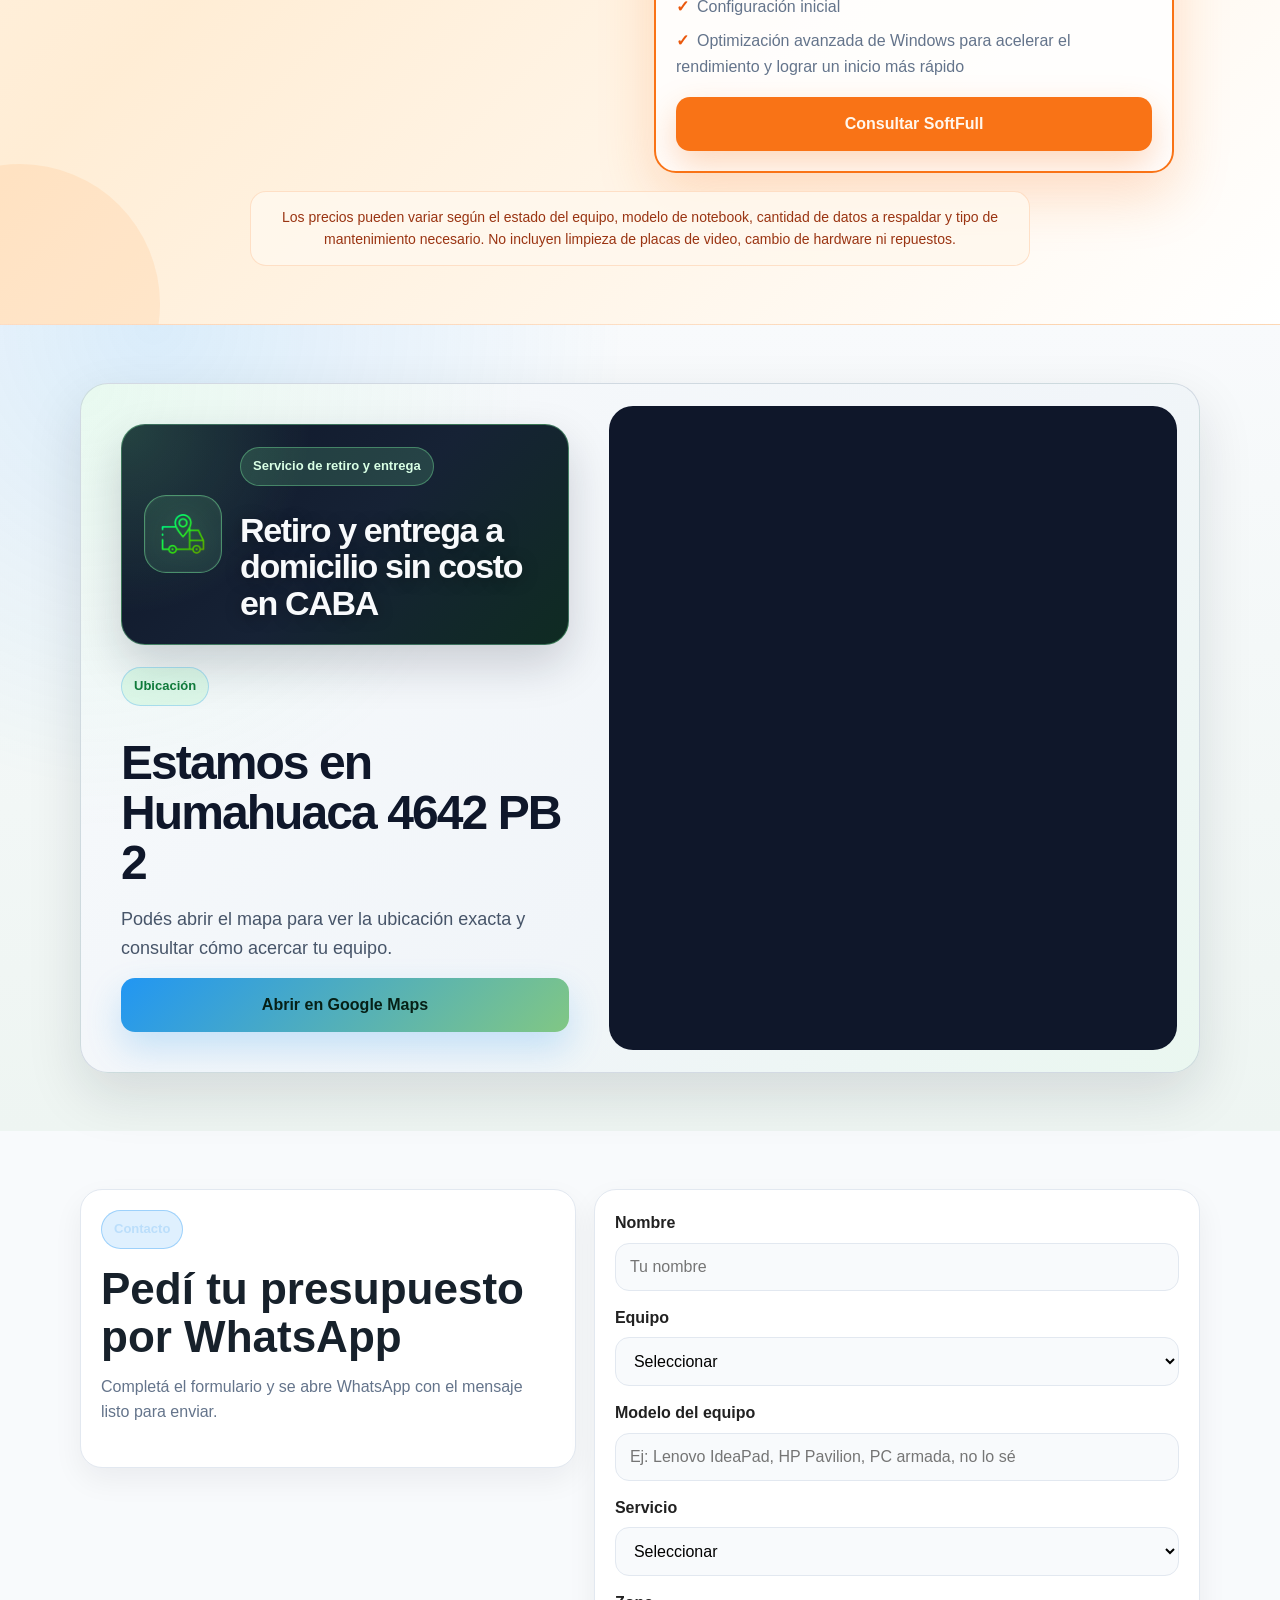
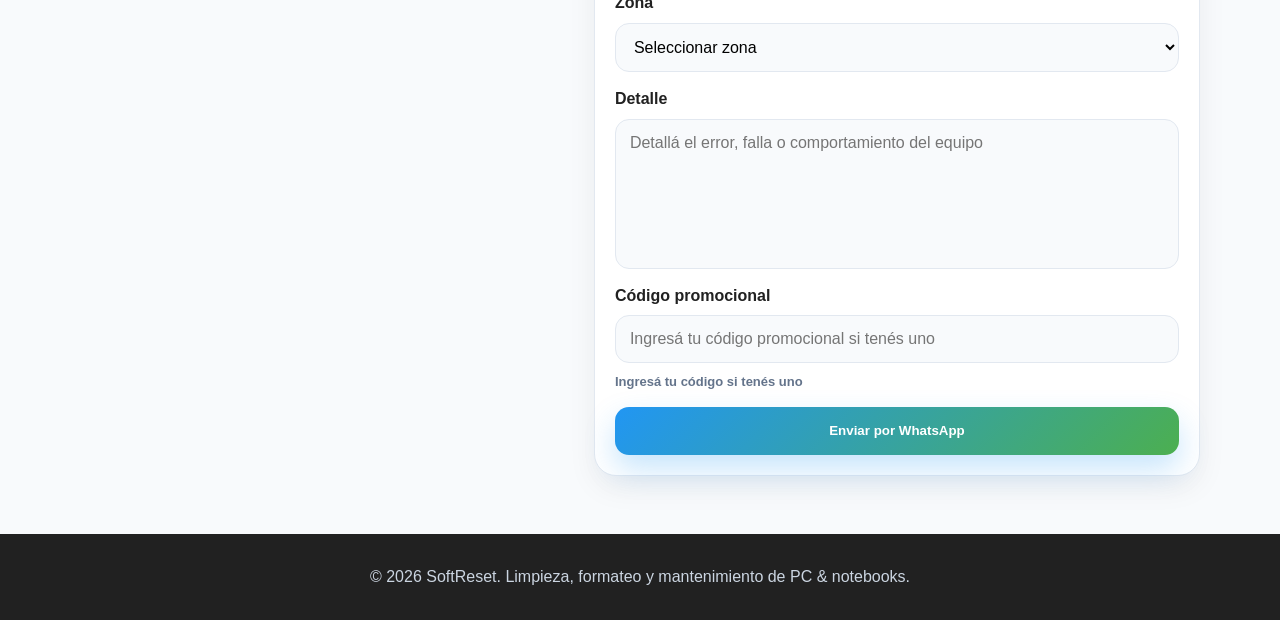
==== commit b55b992b: "Add files via upload" ====
--- a/index.html
+++ b/index.html
@@ -93,6 +93,7 @@
   }
 }
 </style>
+<style id="softreset-option-five-style">html body .theme-toggle .softreset-option-five {transform:none!important;} html body .softreset-option-five .sr-moon {display:none;} html body .softreset-option-five .sr-sun {display:inline;} html[data-theme="dark"] body .softreset-option-five .sr-moon {display:inline;} html[data-theme="dark"] body .softreset-option-five .sr-sun {display:none;}</style>
 </head>
 <body>
 <!-- Barra superior -->
@@ -377,14 +378,7 @@
 <a href="#contacto">Contacto</a>
 </div>
 <button aria-label="Activar modo oscuro" aria-pressed="false" class="theme-toggle" title="Cambiar tema" type="button">
-<svg aria-hidden="true" class="theme-toggle-icon" focusable="false" viewbox="0 0 48 48">
-<circle cx="24" cy="24" fill="none" r="12.5" stroke="currentColor" stroke-width="3.5"></circle>
-<path d="M27.5 14.5c-4.4 1.3-7.6 5.4-7.6 10.2 0 5.9 4.8 10.7 10.7 10.7 1.1 0 2.2-.2 3.2-.5-2.2 2.5-5.4 4.1-9 4.1-6.6 0-12-5.4-12-12 0-6.2 4.7-11.3 10.8-11.9 1.4-.2 2.7 0 3.9.4Z" fill="currentColor"></path>
-<g fill="none" stroke="currentColor" stroke-linecap="round" stroke-width="3.2">
-<path d="M24 3.5v5"></path><path d="M24 39.5v5"></path><path d="M3.5 24h5"></path><path d="M39.5 24h5"></path>
-<path d="m9.5 9.5 3.6 3.6"></path><path d="m34.9 34.9 3.6 3.6"></path><path d="m38.5 9.5-3.6 3.6"></path><path d="m13.1 34.9-3.6 3.6"></path>
-</g>
-</svg>
+<svg aria-hidden="true" class="theme-toggle-icon softreset-option-five" focusable="false" viewBox="0 0 48 48"><g class="sr-moon"><defs><linearGradient id="srMoonBlue" x2="0.8" y2="1"><stop stop-color="#83f1ff"/><stop offset=".55" stop-color="#00baff"/><stop offset="1" stop-color="#0084e4"/></linearGradient></defs><path d="M25 5 A18 18 0 1 0 42 31 A16 16 0 0 1 25 5Z" fill="url(#srMoonBlue)"/><path d="m36 3 2 5 5 2-5 2-2 5-2-5-5-2 5-2zM45 16l1 3 3 1-3 1-1 3-1-3-3-1 3-1z" fill="#65e6ff"/></g><g class="sr-sun" fill="#ffbc19" stroke="#f9a719" stroke-width="3.5" stroke-linecap="round"><circle cx="24" cy="24" r="11"/><path d="M24 3v6M24 39v6M3 24h6M39 24h6M9 9l5 5M34 34l5 5M39 9l-5 5M14 34l-5 5" fill="none"/></g></svg>
 </button>
 </nav><footer>
 <div class="container">
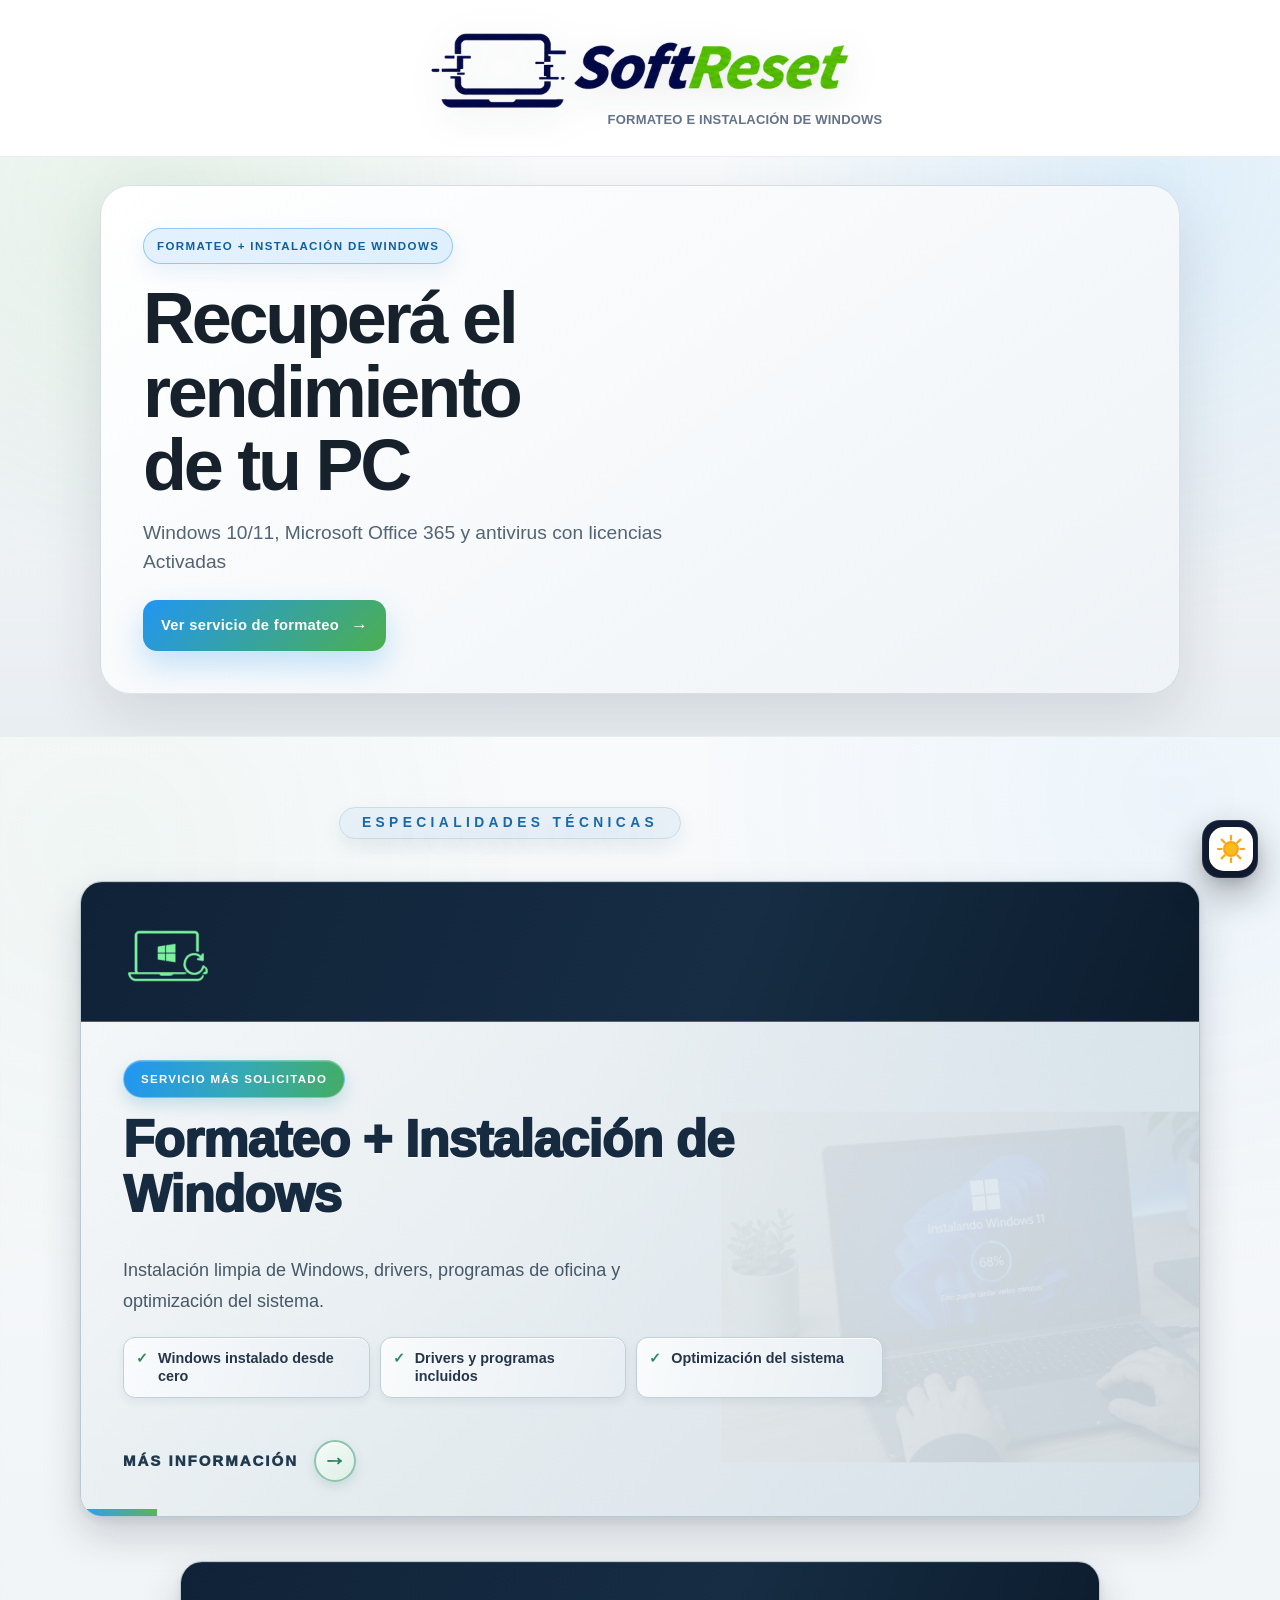
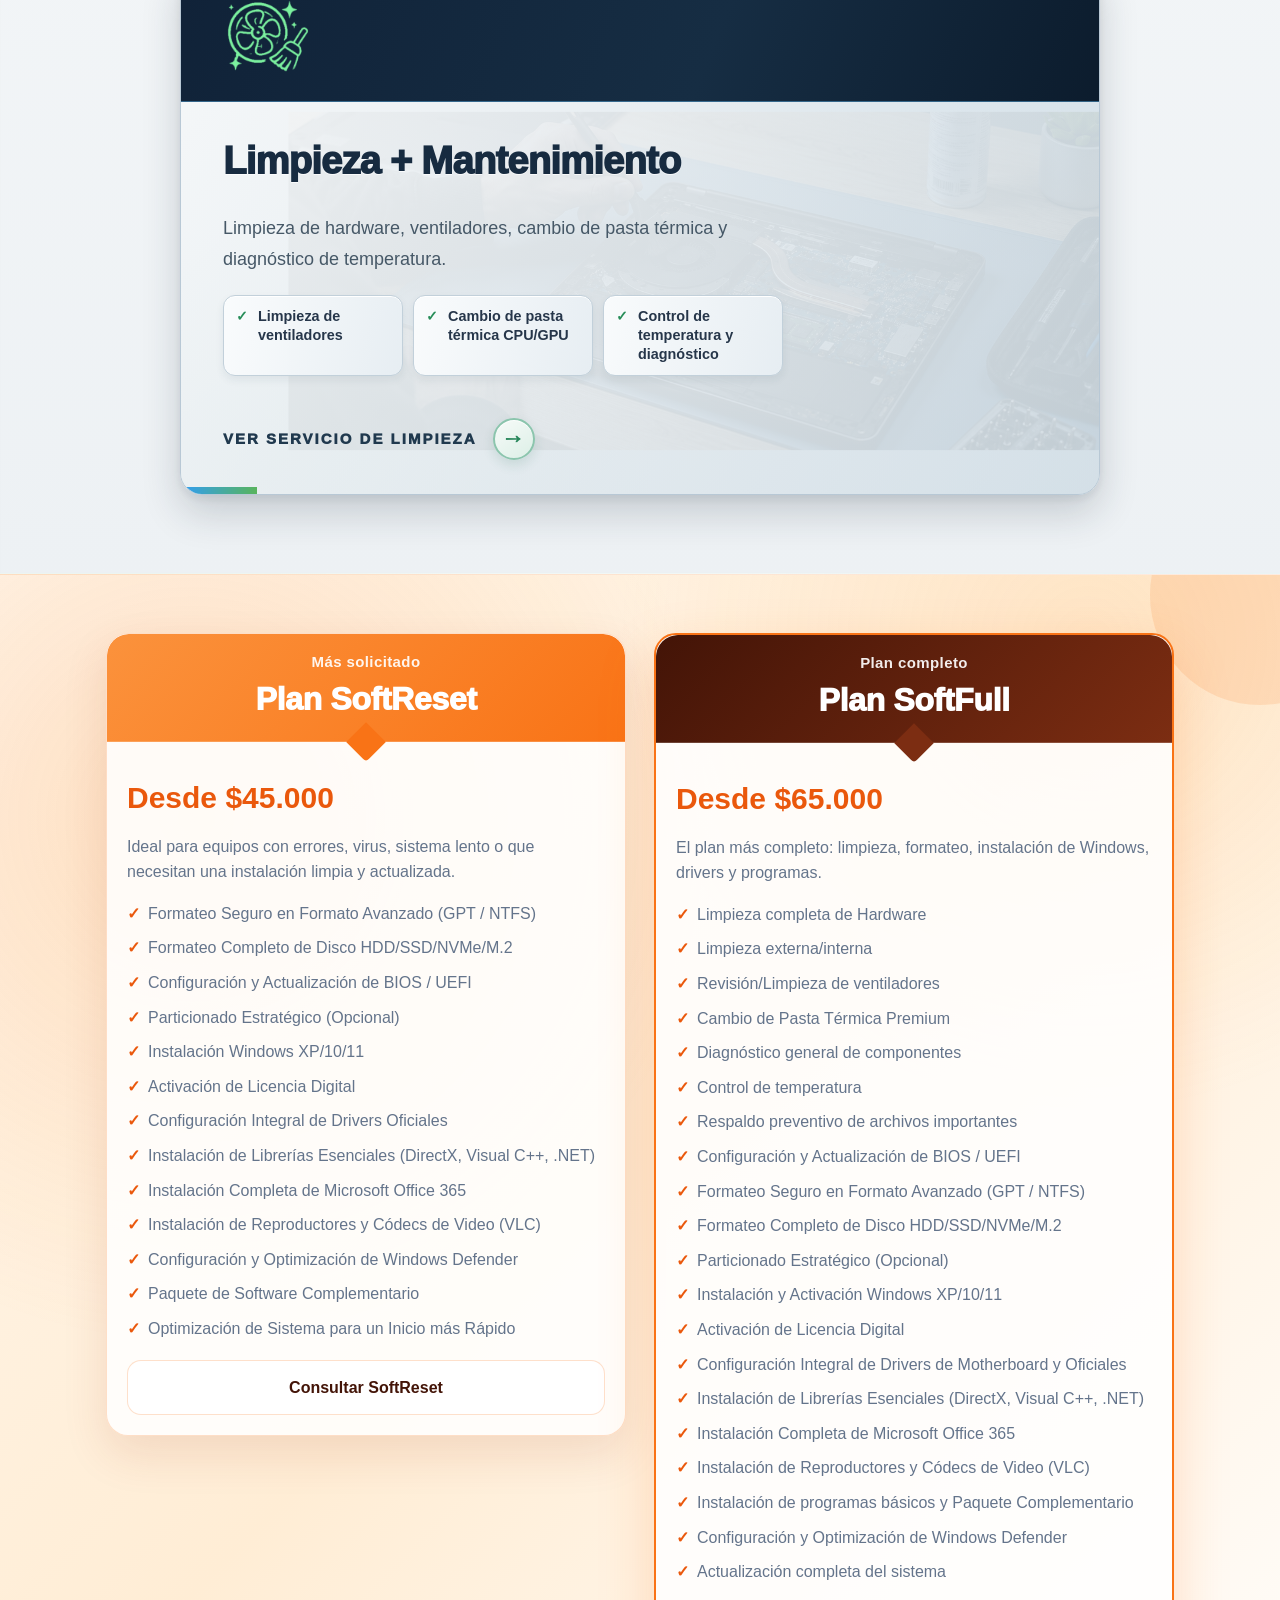
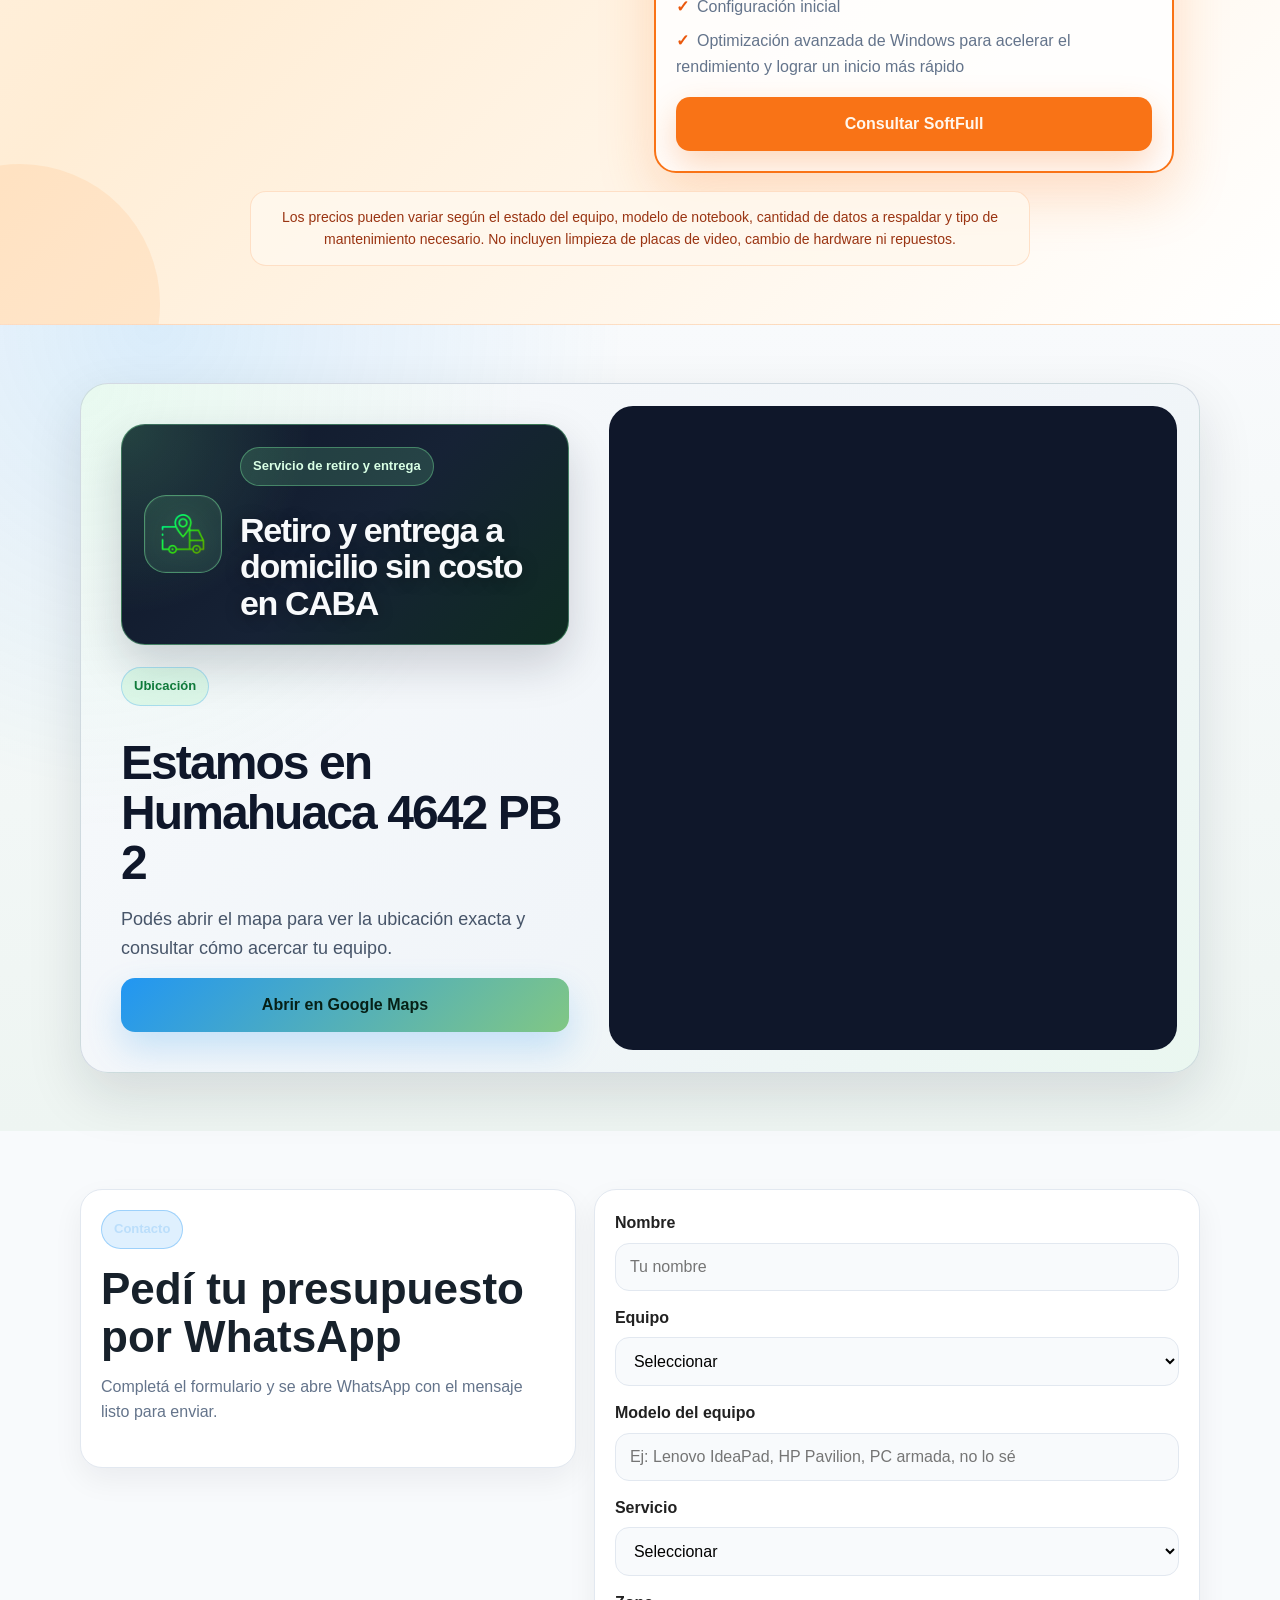
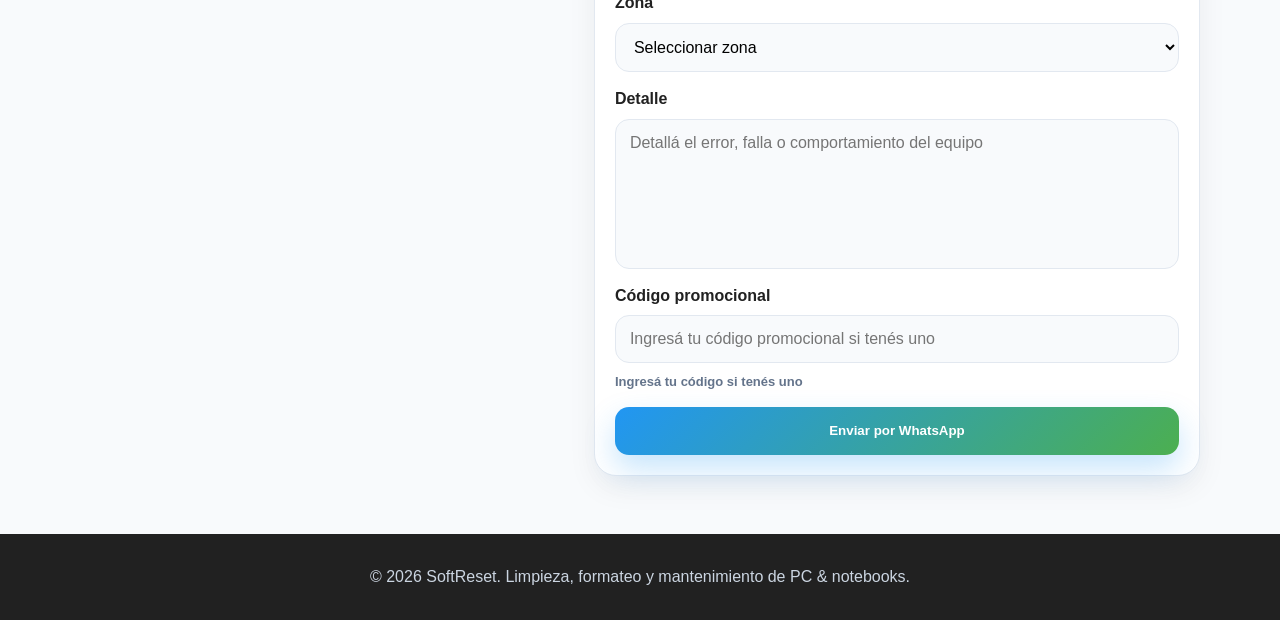
==== commit b5945c68: "Add files via upload" ====
--- a/index.html
+++ b/index.html
@@ -94,12 +94,14 @@
 }
 </style>
 <style id="softreset-option-five-style">html body .theme-toggle .softreset-option-five {transform:none!important;} html body .softreset-option-five .sr-moon {display:none;} html body .softreset-option-five .sr-sun {display:inline;} html[data-theme="dark"] body .softreset-option-five .sr-moon {display:inline;} html[data-theme="dark"] body .softreset-option-five .sr-sun {display:none;}</style>
+
+
 </head>
 <body>
 <!-- Barra superior -->
-<header class="site-header site-header--horizontal-logo" id="siteHeader">
-<div class="container header-content">
-<a aria-label="SoftReset inicio" class="brand brand-logo brand-logo--horizontal" href="#inicio">
+<header class="site-header site-header--horizontal-logo softreset-brand-fixed" id="siteHeader">
+<div class="container header-content softreset-brand-row">
+<a aria-label="SoftReset inicio" class="brand brand-logo brand-logo--horizontal softreset-brand-link" href="#inicio">
 <img alt="SoftReset" src="assets/img/softreset-logo-horizontal.png" data-logo-light="assets/img/softreset-logo-horizontal.png" data-logo-dark="assets/img/softreset-logo-horizontal-dark.png"/><span class="brand-subtitle">FORMATEO E INSTALACIÓN DE WINDOWS</span>
 </a>
 </div>
@@ -293,7 +295,7 @@
 </label>
 <label>
             Servicio
-            <select id="servicio" required=""><option value="">Seleccionar</option><option value="Plan SoftReset - Formateo + instalación de Windows">Plan SoftReset - Formateo + instalación de Windows</option><option value="Plan SoftFull - Limpieza + Formateo completo">Plan SoftFull - Limpieza + formateo completo</option><option value="Plan SoftGPU - Limpieza de placa de video gamer">Plan SoftGPU - Limpieza de placa de video gamer</option></select>
+            <select id="servicio" required=""><option value="">Seleccionar</option><option value="Plan SoftReset - Formateo + instalación de Windows">Formateo completo</option><option value="Plan SoftFull - Limpieza + Formateo completo">Limpieza + Formateo</option><option value="Plan SoftGPU - Limpieza de placa de video gamer">Limpieza de placa de video</option></select>
 </label>
 <label>
             Zona
@@ -432,4 +434,12 @@
 <script id="softreset-theme-logo-sync">(function(){function sync(){var dark=document.documentElement.dataset.theme==='dark';document.querySelectorAll('img[data-logo-light][data-logo-dark]').forEach(function(img){var src=dark?img.getAttribute('data-logo-dark'):img.getAttribute('data-logo-light');if(src&&img.getAttribute('src')!==src)img.setAttribute('src',src);});}sync();new MutationObserver(sync).observe(document.documentElement,{attributes:true,attributeFilter:['data-theme']});window.addEventListener('pageshow',sync);})();</script>
 
 </body>
-</html>+</html>
+<style id="softreset-responsive-brand-corrected">
+html body header#siteHeader, html body header.header.softreset-brand-fixed { overflow:visible !important; height:auto !important; min-height:0 !important; }
+html body header.softreset-brand-fixed:is(#siteHeader,#softresetFormateoHeader) > .softreset-brand-row { display:flex !important; justify-content:center !important; align-items:center !important; width:100% !important; max-width:none !important; min-height:0 !important; height:auto !important; margin:0 !important; padding:12px 0 !important; box-sizing:border-box !important; }
+html body header.softreset-brand-fixed:is(#siteHeader,#softresetFormateoHeader) .softreset-brand-link { display:flex !important; flex-direction:column !important; align-items:center !important; justify-content:center !important; width:min(600px,96%) !important; max-width:none !important; height:auto !important; min-height:0 !important; padding:0 !important; margin:0 auto !important; gap:2px !important; overflow:visible !important; }
+html body header.softreset-brand-fixed:is(#siteHeader,#softresetFormateoHeader) .softreset-brand-link img { display:block !important; content:normal !important; width:100% !important; max-width:none !important; height:auto !important; min-height:0 !important; max-height:none !important; aspect-ratio:1800 / 236 !important; object-fit:contain !important; margin:0 !important; padding:0 !important; flex:none !important; visibility:visible !important; opacity:1 !important; position:static !important; transform:none !important; }
+html body header.softreset-brand-fixed:is(#siteHeader,#softresetFormateoHeader) .softreset-brand-link .brand-subtitle { width:65% !important; margin:0 0 0 35% !important; font-size:clamp(8px,1.65vw,13px) !important; letter-spacing:.2px !important; white-space:normal !important; text-align:center !important; }
+@media(max-width:700px){ html body header.softreset-brand-fixed:is(#siteHeader,#softresetFormateoHeader) .softreset-brand-link img { width:137% !important; max-width:none !important; } html body header.softreset-brand-fixed:is(#siteHeader,#softresetFormateoHeader) .softreset-brand-link { overflow:hidden !important; } }
+</style>
